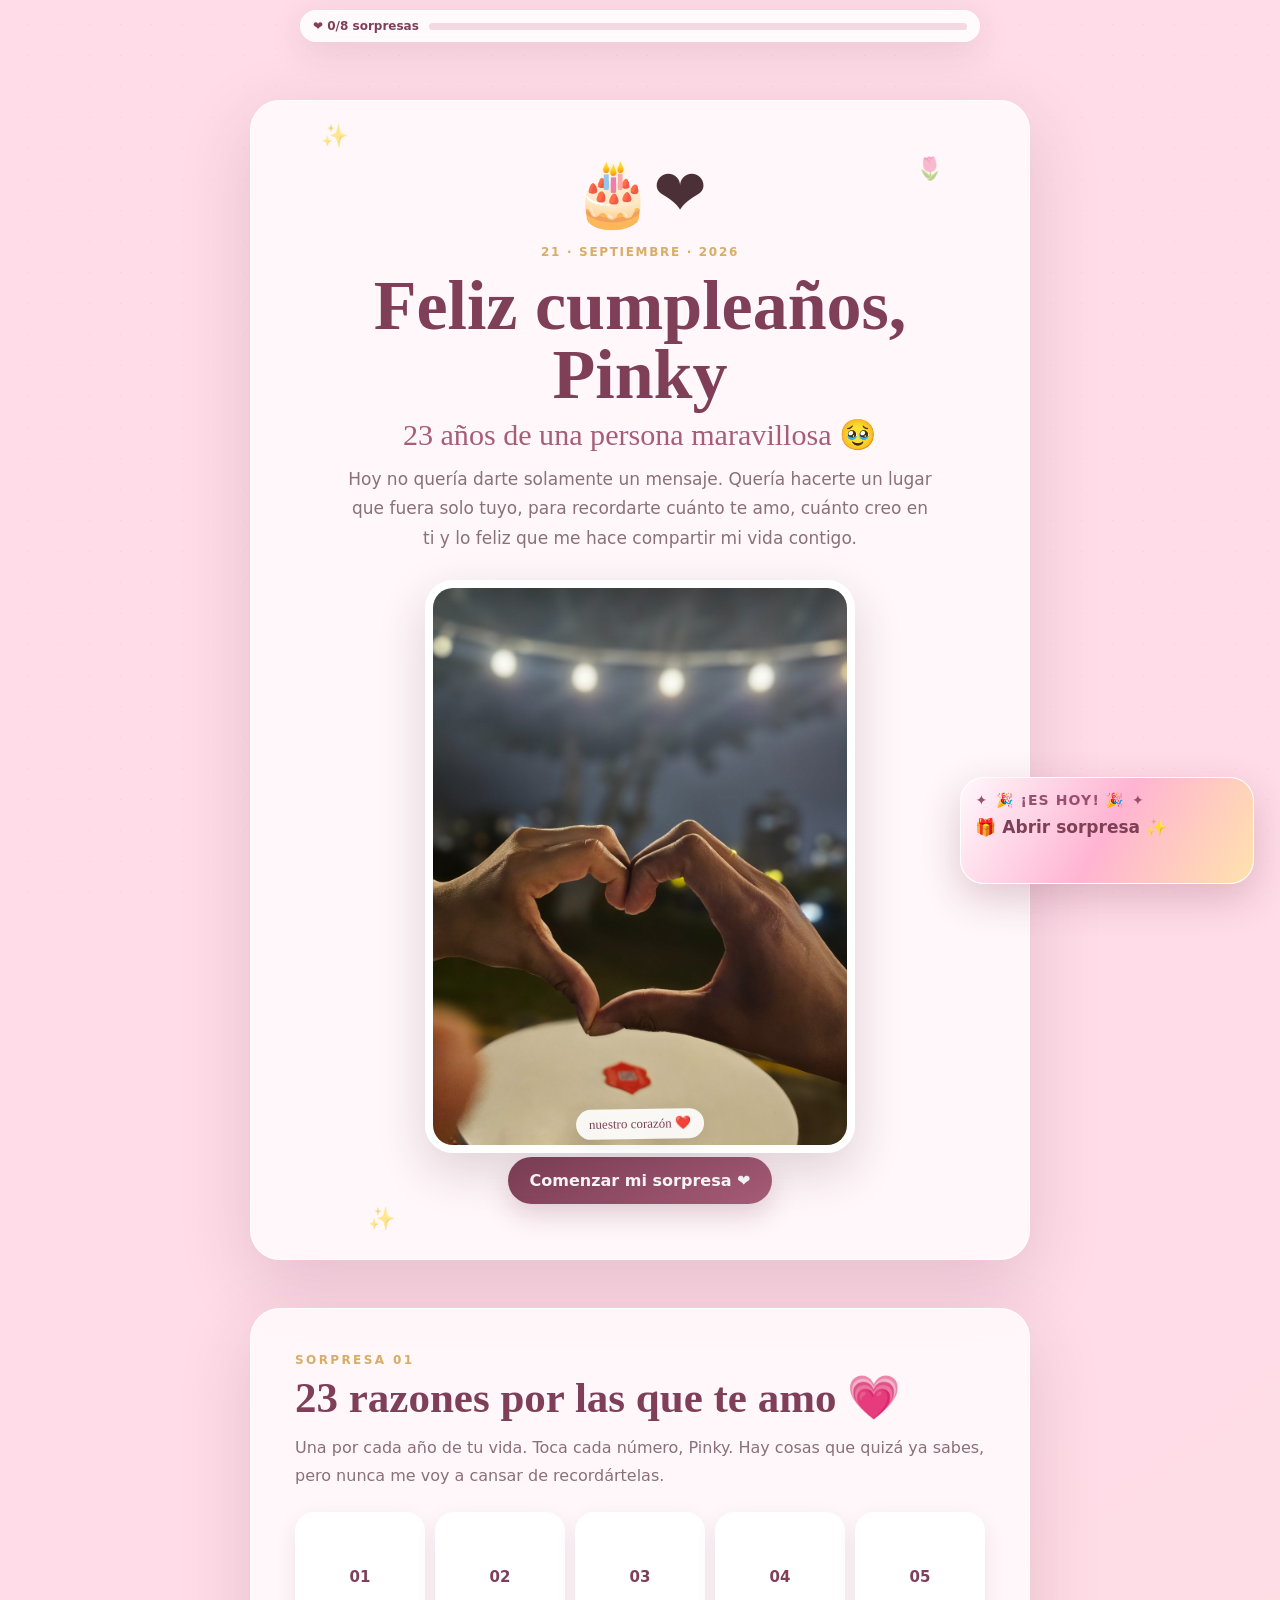
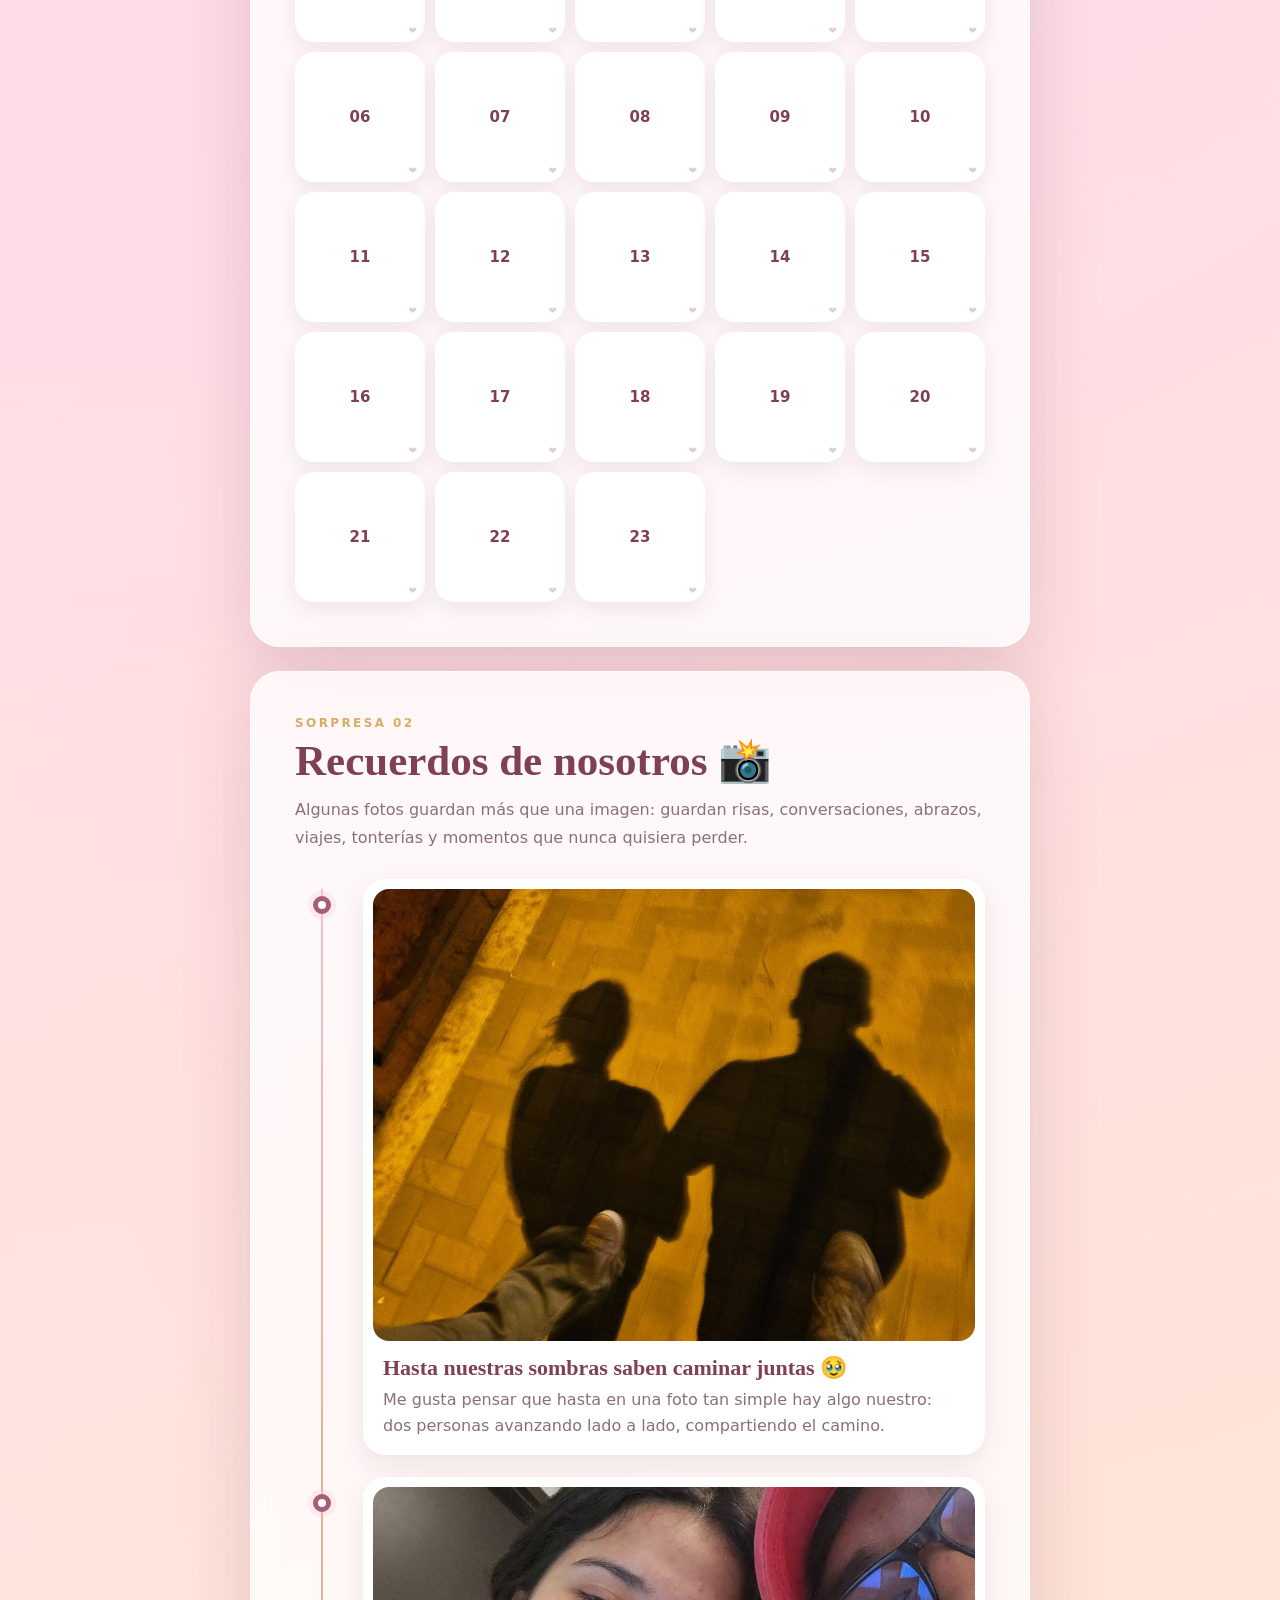
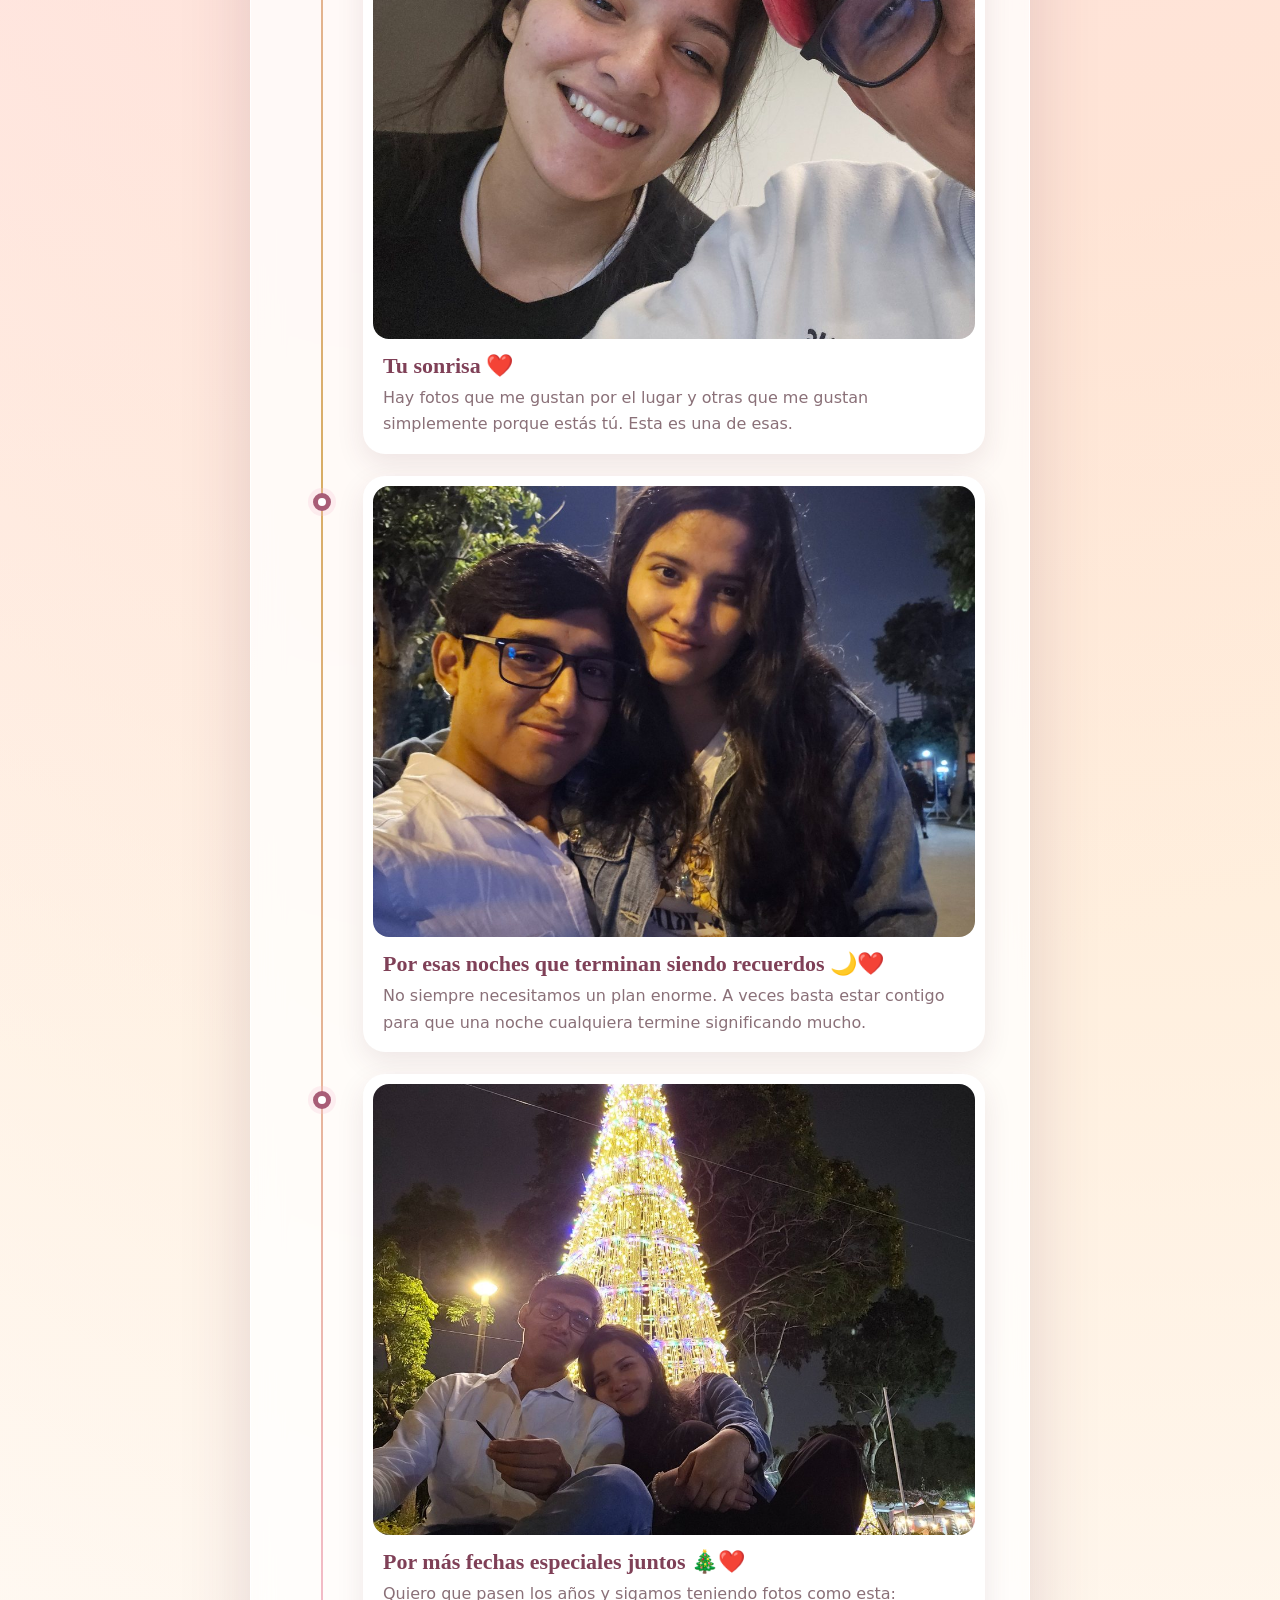
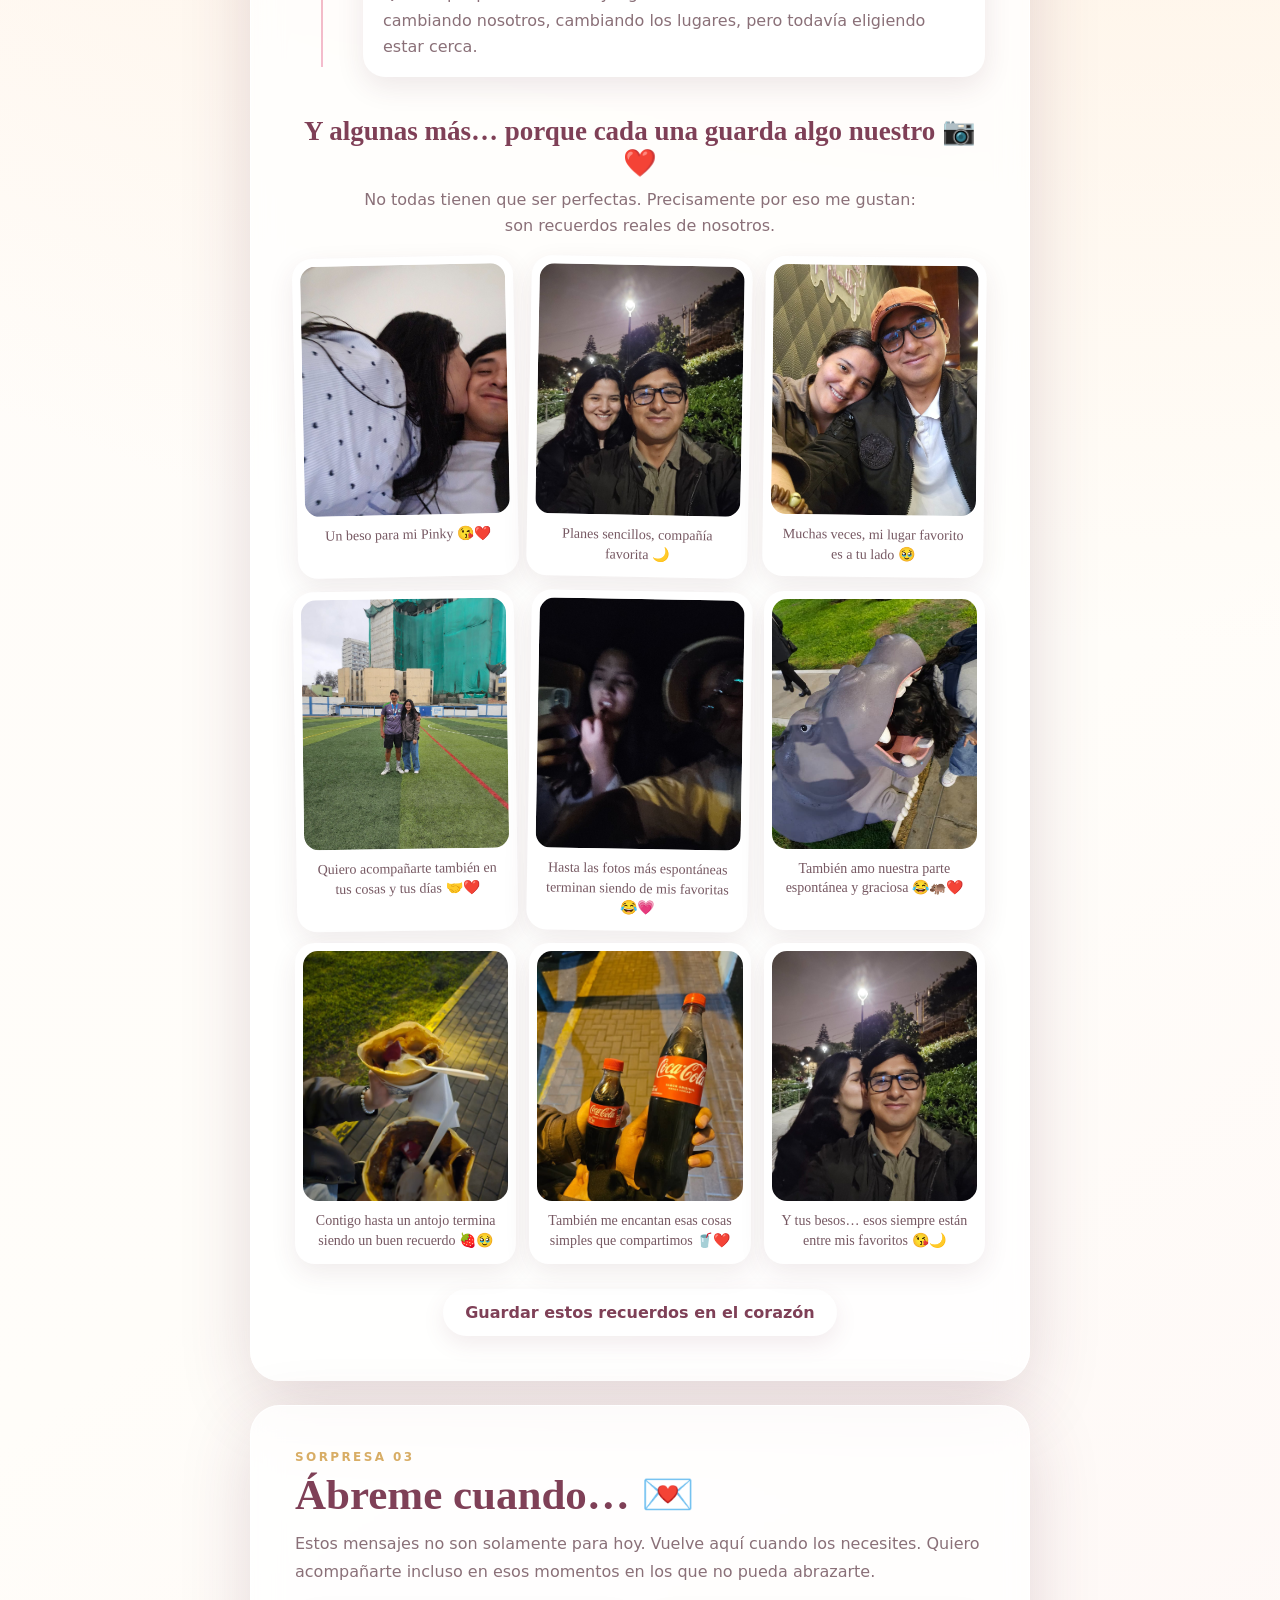
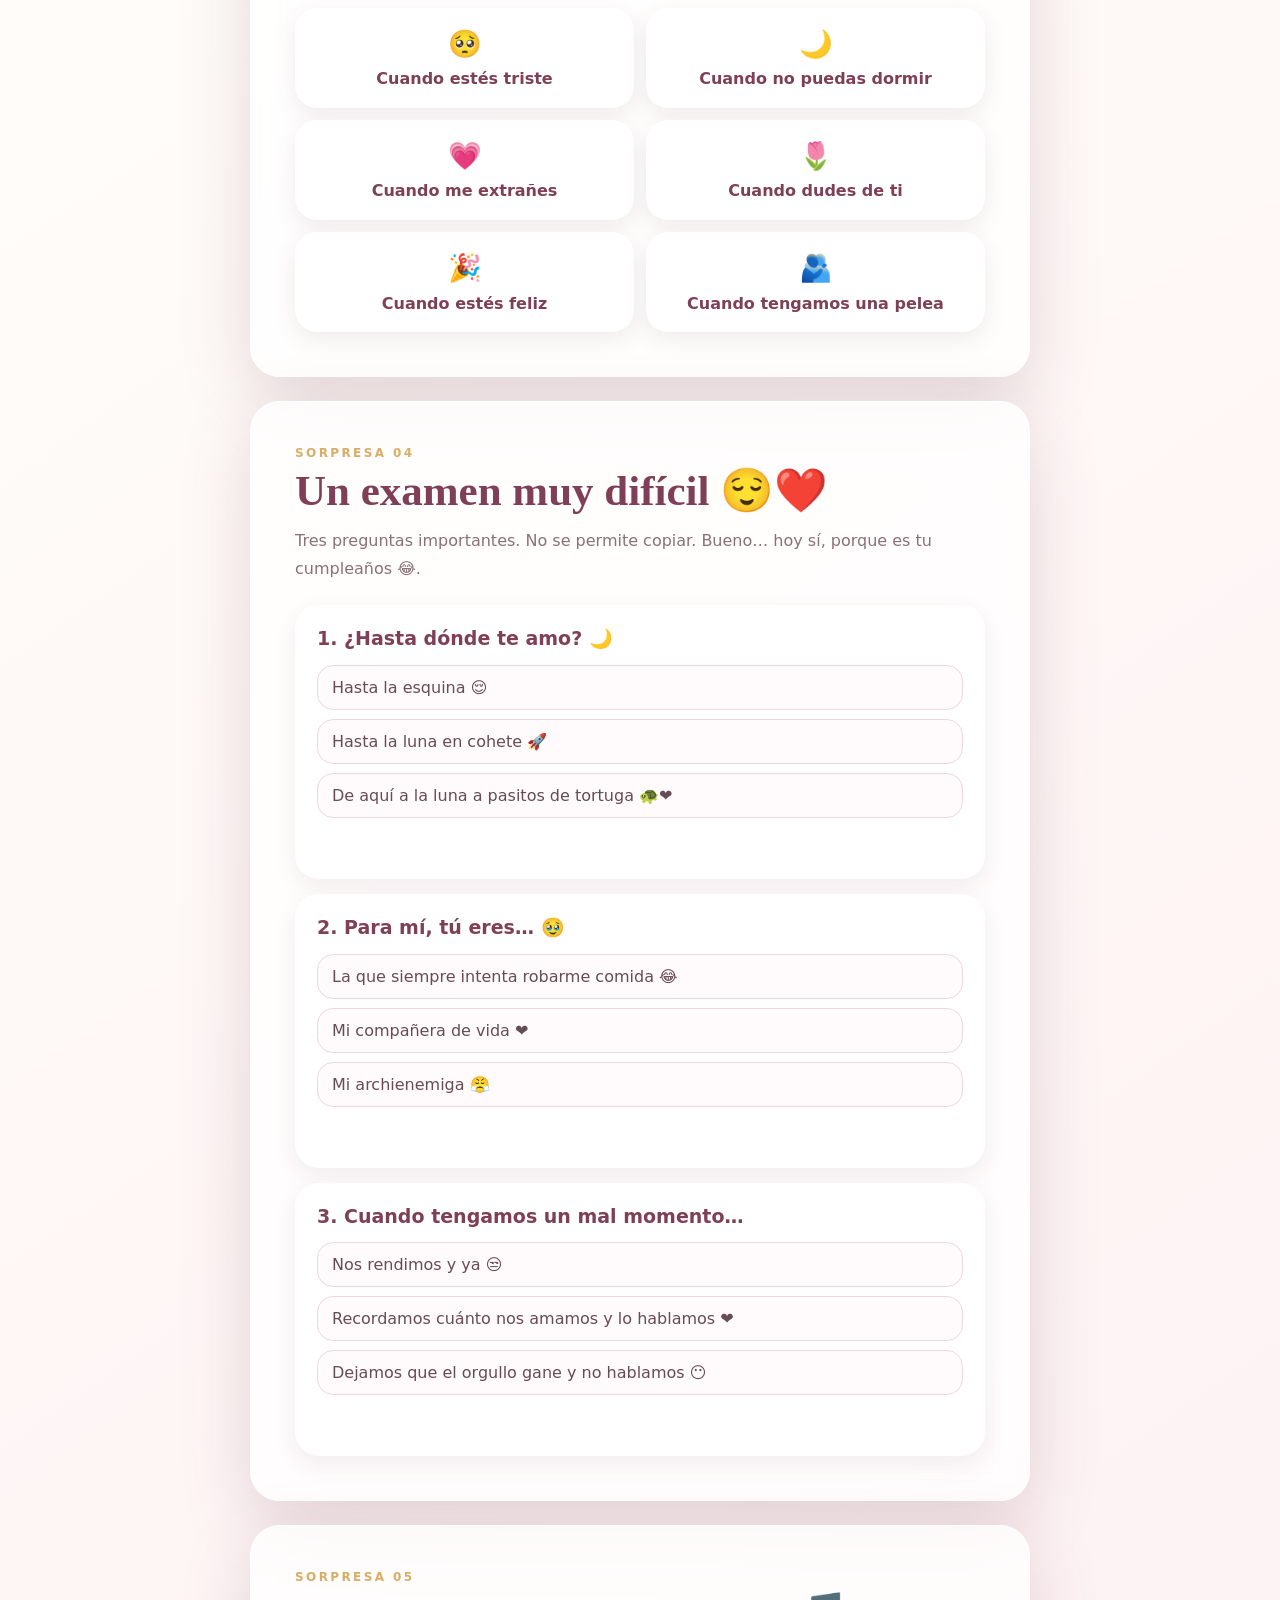
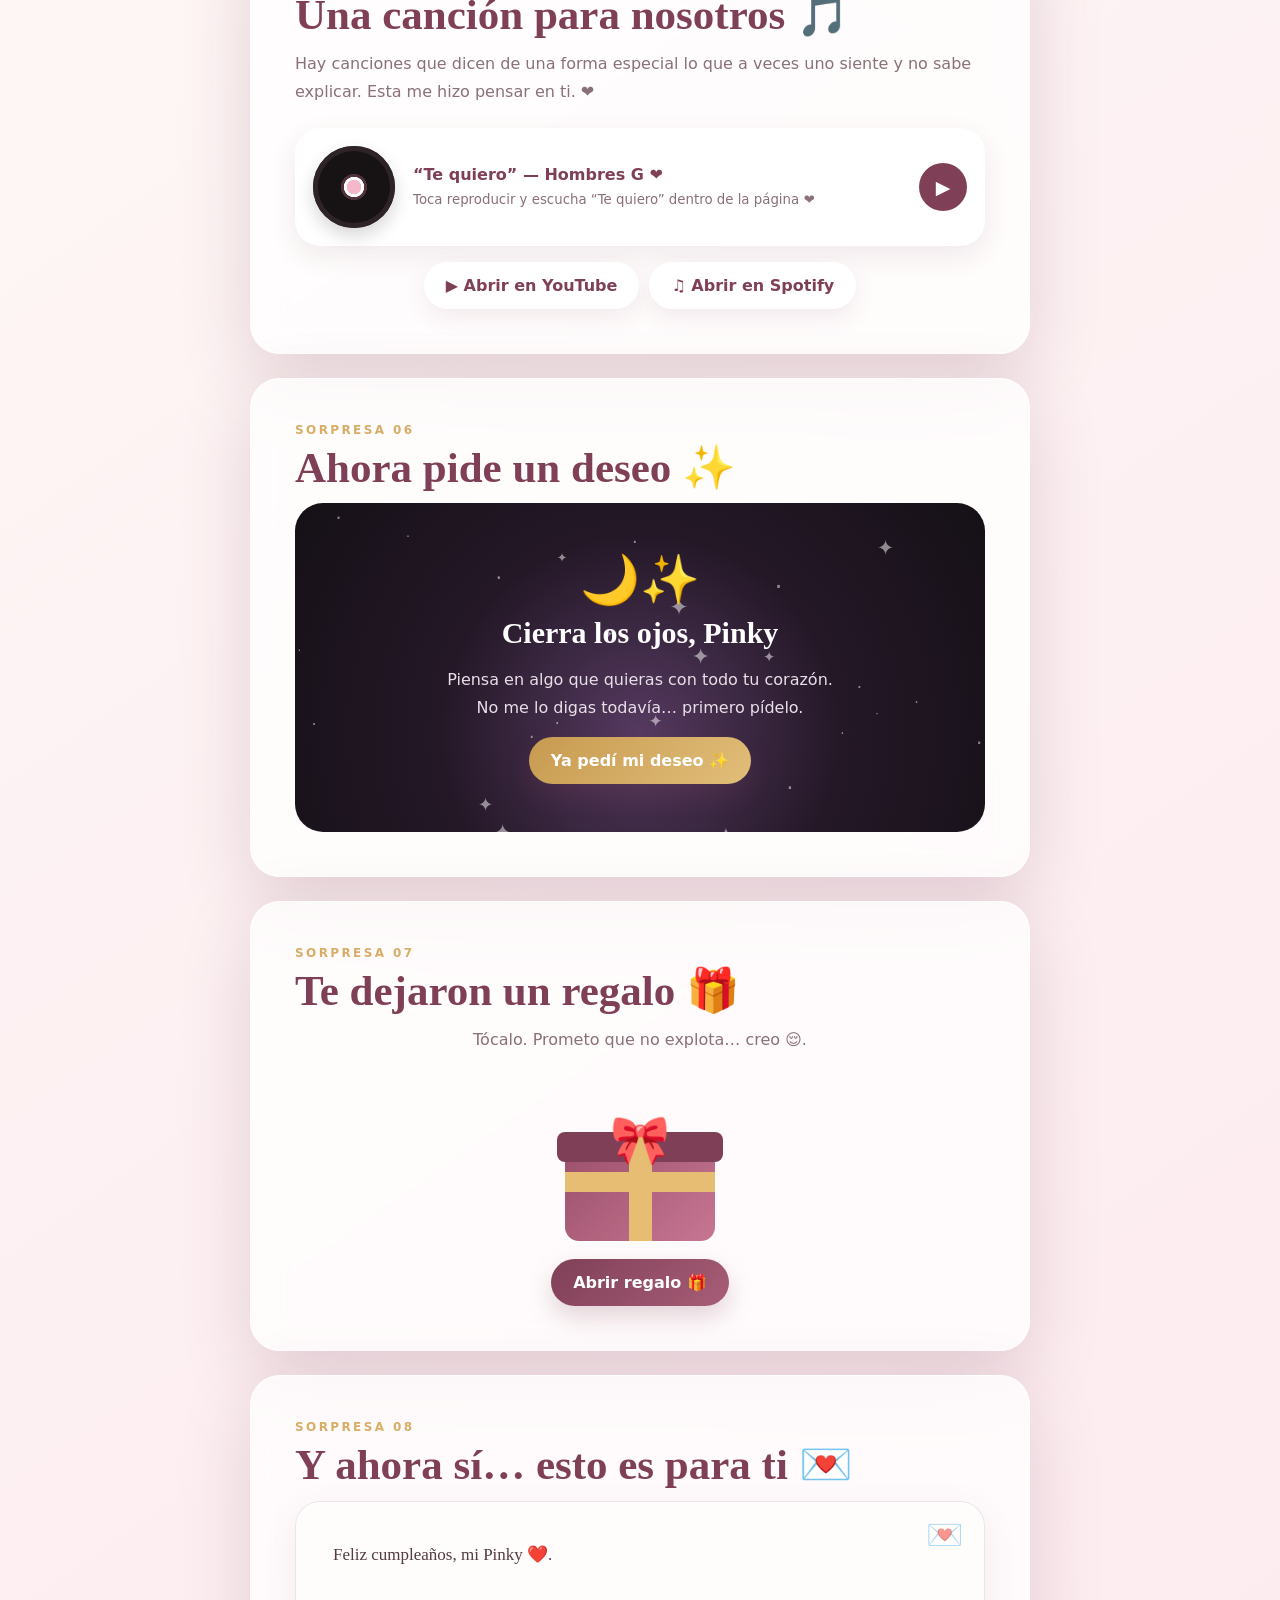
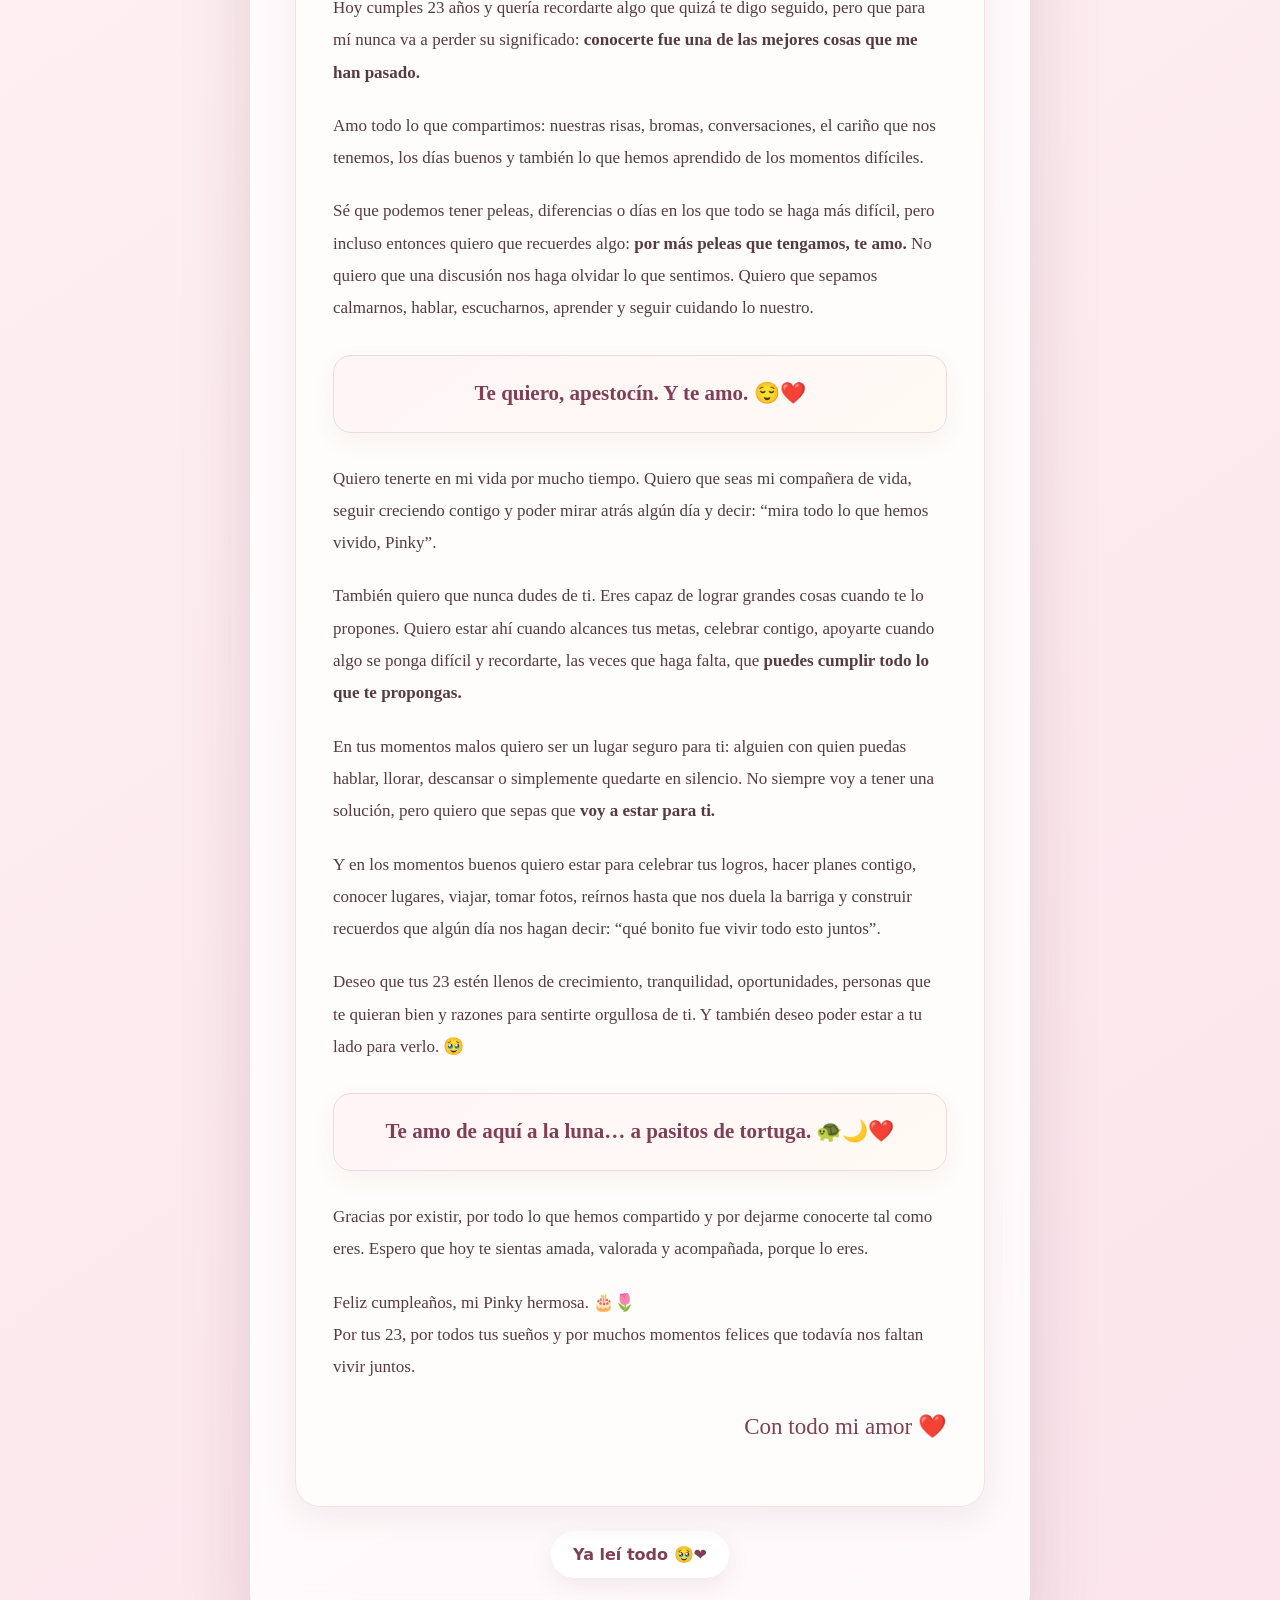
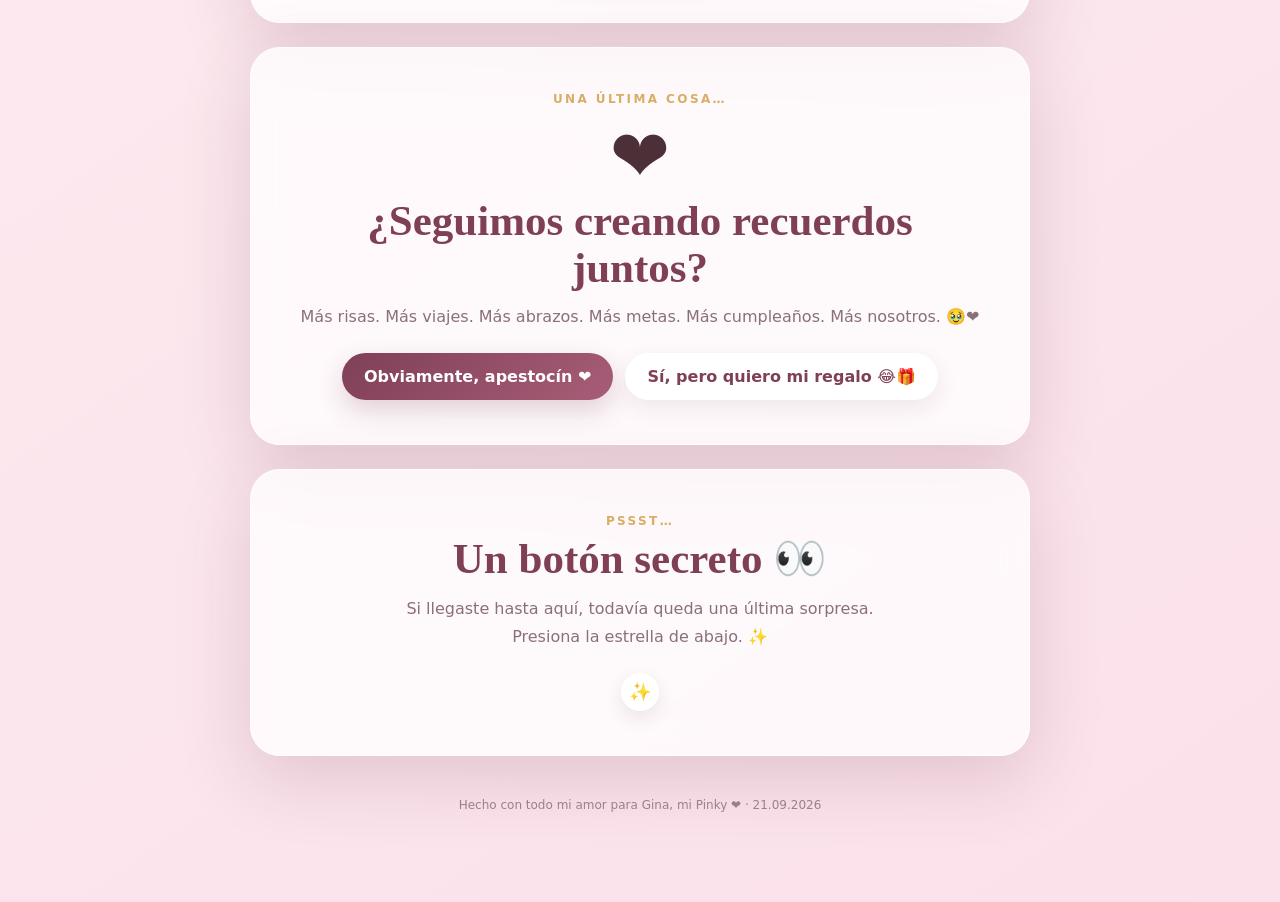
==== index.html @ a2d523a5 "Sustituir pistas por cuenta regresiva misteriosa y revelación festiva" ====
<!DOCTYPE html>
<html lang="es">
<head>
<meta charset="UTF-8">
<meta name="viewport" content="width=device-width, initial-scale=1.0, viewport-fit=cover">
<meta name="theme-color" content="#7f4057">
<title>Feliz cumpleaños, Pinky ❤️</title>

<style>
:root{
  --wine:#7f4057;
  --wine2:#a85d77;
  --pink:#f4bccd;
  --rose:#ffe7ef;
  --cream:#fffaf7;
  --ink:#4c3038;
  --muted:#8a7078;
  --gold:#d8ad65;
  --glass:rgba(255,255,255,.76);
  --shadow:0 22px 70px rgba(97,44,64,.17);
}
*{box-sizing:border-box}
html{scroll-behavior:smooth}
body{
  margin:0;
  min-height:100vh;
  font-family:Inter, ui-sans-serif, system-ui, -apple-system, BlinkMacSystemFont, "Segoe UI", sans-serif;
  color:var(--ink);
  background:
    radial-gradient(circle at 10% 0%, #ffdce8 0 14%, transparent 35%),
    radial-gradient(circle at 90% 20%, #ffe8cf 0 10%, transparent 31%),
    linear-gradient(145deg,#fff8f8,#fffdf9 48%,#fbe1ea);
  overflow-x:hidden;
}
body::before{
  content:"";
  position:fixed;
  inset:0;
  pointer-events:none;
  opacity:.22;
  background-image:
    radial-gradient(#a85d77 0.7px,transparent .7px),
    radial-gradient(#d8ad65 0.7px,transparent .7px);
  background-size:26px 26px,31px 31px;
  background-position:0 0,12px 9px;
  z-index:-2;
}
button{font:inherit}
a{color:inherit}
.hidden{display:none!important}

/* ====== floating hearts ====== */
.floaters{
  position:fixed;
  inset:0;
  overflow:hidden;
  pointer-events:none;
  z-index:0;
}
.floater{
  position:absolute;
  bottom:-50px;
  opacity:0;
  animation:rise linear infinite;
  filter:drop-shadow(0 3px 4px rgba(120,50,70,.1));
}
@keyframes rise{
  0%{transform:translateY(0) rotate(0deg) scale(.7);opacity:0}
  10%{opacity:.26}
  85%{opacity:.18}
  100%{transform:translateY(-120vh) rotate(22deg) scale(1.2);opacity:0}
}

/* ====== midnight gate ====== */
.gate{
  min-height:100svh;
  display:grid;
  place-items:center;
  padding:28px 18px;
  position:relative;
  z-index:3;
}
.gate-card{
  width:min(620px,100%);
  text-align:center;
  border:1px solid rgba(255,255,255,.8);
  background:rgba(255,255,255,.78);
  backdrop-filter:blur(18px);
  border-radius:34px;
  padding:38px 24px 32px;
  box-shadow:var(--shadow);
}
.gate-heart{
  font-size:68px;
  animation:pulse 1.55s ease-in-out infinite;
  cursor:pointer;
  user-select:none;
}
@keyframes pulse{50%{transform:scale(1.12)}}
.gate h1{
  margin:10px 0 9px;
  font-family:Georgia,serif;
  color:var(--wine);
  font-size:clamp(32px,7vw,54px);
}
.gate p{line-height:1.7;color:var(--muted);margin:8px auto;max-width:480px}
.countdown{
  margin:24px auto 8px;
  display:grid;
  grid-template-columns:repeat(3,1fr);
  gap:10px;
  max-width:430px;
}
.time-box{
  background:#fff;
  padding:16px 8px;
  border-radius:20px;
  box-shadow:0 10px 30px rgba(98,47,67,.08);
}
.time-box b{display:block;color:var(--wine);font-size:clamp(25px,7vw,39px);font-variant-numeric:tabular-nums}
.time-box span{font-size:12px;color:var(--muted);text-transform:uppercase;letter-spacing:.12em}
.preview-badge{
  position:fixed;
  top:12px;
  left:50%;
  transform:translateX(-50%);
  z-index:100;
  border-radius:999px;
  background:#2d2226;
  color:white;
  padding:8px 13px;
  font-size:12px;
  box-shadow:0 8px 25px rgba(0,0,0,.2);
}

/* ====== header progress ====== */
.progress-shell{
  position:fixed;
  left:50%;
  transform:translateX(-50%);
  top:10px;
  width:min(680px,calc(100% - 24px));
  z-index:60;
  display:flex;
  align-items:center;
  gap:10px;
  background:rgba(255,255,255,.84);
  backdrop-filter:blur(14px);
  border:1px solid rgba(255,255,255,.8);
  border-radius:999px;
  padding:8px 12px;
  box-shadow:0 9px 35px rgba(82,39,54,.13);
}
.progress-shell span{font-size:12px;white-space:nowrap;color:var(--wine);font-weight:700}
.progress-track{height:7px;background:#f4d9e2;border-radius:999px;flex:1;overflow:hidden}
.progress-bar{height:100%;width:0%;background:linear-gradient(90deg,var(--wine2),#da88a4);border-radius:999px;transition:width .45s ease}

/* ====== app / shared ====== */
.app{position:relative;z-index:2;padding:76px 14px 60px}
.wrap{width:min(780px,100%);margin:0 auto}
.panel{
  background:var(--glass);
  border:1px solid rgba(255,255,255,.85);
  backdrop-filter:blur(15px);
  border-radius:30px;
  box-shadow:var(--shadow);
  padding:clamp(24px,5vw,44px);
  margin:24px 0;
  overflow:hidden;
}
.section-kicker{
  text-transform:uppercase;
  letter-spacing:.2em;
  color:var(--gold);
  font-weight:800;
  font-size:12px;
  margin-bottom:8px;
}
.section-title{
  margin:0 0 12px;
  color:var(--wine);
  font-family:Georgia,serif;
  font-size:clamp(28px,6vw,43px);
  line-height:1.08;
}
.section-copy{color:var(--muted);line-height:1.75;margin:0 0 22px}
.btn{
  border:0;
  border-radius:999px;
  padding:14px 22px;
  cursor:pointer;
  background:linear-gradient(135deg,var(--wine),var(--wine2));
  color:#fff;
  font-weight:800;
  box-shadow:0 11px 26px rgba(127,64,87,.22);
  transition:.22s ease;
}
.btn:hover{transform:translateY(-2px) scale(1.015)}
.btn:active{transform:scale(.98)}
.btn.soft{
  background:#fff;
  color:var(--wine);
  box-shadow:0 8px 22px rgba(127,64,87,.1);
}
.btn.gold{
  background:linear-gradient(135deg,#c79a50,#e2be79);
  color:#fff;
}
.center{text-align:center}

/* ====== hero ====== */
.hero{
  min-height:calc(100svh - 100px);
  display:grid;
  place-items:center;
}
.hero .panel{text-align:center;padding-top:55px;padding-bottom:55px;position:relative}
.hero-emoji{font-size:64px;animation:pulse 1.8s infinite}
.hero-date{color:var(--gold);font-weight:900;letter-spacing:.14em;text-transform:uppercase;font-size:12px;margin-top:14px}
.hero h1{
  font-family:Georgia,serif;
  font-size:clamp(42px,10vw,70px);
  line-height:.98;
  color:var(--wine);
  margin:13px 0 14px;
}
.hero h1 small{display:block;font-size:.43em;margin-top:12px;font-family:inherit;color:var(--wine2);font-weight:500}
.hero p{max-width:590px;margin:0 auto 25px;color:var(--muted);line-height:1.75;font-size:17px}
.spark{position:absolute;font-size:22px;opacity:.55;animation:twinkle 2s infinite ease-in-out}
.spark.s1{top:22px;left:9%}.spark.s2{top:55px;right:11%;animation-delay:.8s}.spark.s3{bottom:28px;left:15%;animation-delay:1.3s}
@keyframes twinkle{50%{transform:scale(1.5) rotate(10deg);opacity:1}}

/* ====== 23 reasons ====== */
.reason-grid{
  display:grid;
  grid-template-columns:repeat(5,1fr);
  gap:10px;
  margin-top:22px;
}
.reason-btn{
  aspect-ratio:1;
  border:0;
  background:#fff;
  border-radius:19px;
  cursor:pointer;
  color:var(--wine);
  font-weight:900;
  font-size:15px;
  box-shadow:0 8px 22px rgba(94,42,61,.09);
  transition:.2s;
  position:relative;
}
.reason-btn::after{content:"❤";font-size:10px;position:absolute;right:8px;bottom:6px;opacity:.25}
.reason-btn:hover{transform:translateY(-3px)}
.reason-btn.opened{background:linear-gradient(145deg,#fff,#ffe5ee);outline:2px solid #f2bfd0}
.reason-btn.opened::after{opacity:.9}
@media(max-width:480px){.reason-grid{grid-template-columns:repeat(4,1fr)}}

/* ====== modal ====== */
.modal-back{
  position:fixed;
  inset:0;
  z-index:120;
  display:none;
  align-items:center;
  justify-content:center;
  padding:20px;
  background:rgba(55,31,40,.48);
  backdrop-filter:blur(7px);
}
.modal-back.show{display:flex;animation:fade .22s ease}
@keyframes fade{from{opacity:0}to{opacity:1}}
.modal-card{
  width:min(520px,100%);
  max-height:82svh;
  overflow:auto;
  background:#fffafc;
  border-radius:30px;
  padding:31px 24px 24px;
  box-shadow:0 30px 90px rgba(42,20,27,.28);
  text-align:center;
  animation:pop .28s ease;
}
@keyframes pop{from{transform:scale(.92);opacity:0}to{transform:scale(1);opacity:1}}
.modal-icon{font-size:48px}
.modal-card h3{font-family:Georgia,serif;font-size:29px;color:var(--wine);margin:9px 0 12px}
.modal-card p{line-height:1.75;color:#6f5960;margin:0 0 21px}

/* ====== photos timeline ====== */
.timeline{position:relative;margin-top:27px}
.timeline::before{
  content:"";
  position:absolute;
  left:26px;
  top:10px;
  bottom:10px;
  width:2px;
  background:linear-gradient(var(--pink),var(--gold),var(--pink));
}
.memory{display:grid;grid-template-columns:54px 1fr;gap:14px;margin:22px 0;position:relative}
.dot{
  width:18px;height:18px;background:#fff;border:5px solid var(--wine2);
  border-radius:50%;margin:17px 0 0 18px;z-index:2;box-shadow:0 0 0 5px rgba(245,192,209,.25)
}
.memory-card{background:#fff;border-radius:22px;padding:10px 10px 16px;box-shadow:0 10px 28px rgba(90,43,59,.1)}
.memory-card img{
  width:100%;aspect-ratio:4/3;object-fit:cover;border-radius:16px;display:block;background:#f8e6ec
}
.memory-card h4{color:var(--wine);margin:14px 10px 6px;font-family:Georgia,serif;font-size:22px}
.memory-card p{margin:0 10px;color:var(--muted);line-height:1.65}
.photo-placeholder{
  aspect-ratio:4/3;border-radius:16px;
  display:grid;place-items:center;
  background:linear-gradient(145deg,#fae6ed,#fff4e7);
  color:var(--wine2);text-align:center;padding:18px;font-weight:800;
}

/* ===== open when ===== */
.open-grid{display:grid;grid-template-columns:1fr 1fr;gap:12px;margin-top:22px}
.open-btn{
  min-height:96px;border:0;border-radius:22px;padding:18px 12px;cursor:pointer;
  background:#fff;color:var(--wine);font-weight:850;box-shadow:0 8px 24px rgba(93,45,62,.09);
  transition:.2s;line-height:1.35
}
.open-btn:hover{transform:translateY(-3px)}
.open-btn .emo{display:block;font-size:27px;margin-bottom:6px}
.open-btn.opened{background:#fff1f6}
@media(max-width:520px){.open-grid{grid-template-columns:1fr}}

/* ===== mini quiz ===== */
.quiz-card{background:#fff;border-radius:24px;padding:22px;margin-top:15px;box-shadow:0 9px 25px rgba(90,43,59,.08)}
.quiz-card h4{color:var(--wine);font-size:19px;margin:0 0 15px}
.quiz-options{display:grid;gap:9px}
.quiz-option{
  border:1px solid #f0d7df;background:#fffafb;color:#664c55;border-radius:16px;padding:12px 14px;cursor:pointer;text-align:left;
}
.quiz-option.correct{background:#e9faef;border-color:#9bd7ad}
.quiz-option.wrong{animation:shake .25s}
@keyframes shake{25%{transform:translateX(-5px)}75%{transform:translateX(5px)}}
.quiz-result{min-height:27px;margin-top:12px;color:var(--wine);font-weight:800}

/* ===== music ===== */
.music-card{
  display:flex;align-items:center;gap:18px;background:#fff;border-radius:25px;padding:18px;
  box-shadow:0 10px 28px rgba(90,43,59,.09)
}
.disc{
  width:82px;height:82px;border-radius:50%;flex:0 0 auto;
  background:radial-gradient(circle,#f5b8cb 0 12%,#fff 13% 17%,#4f313b 18% 22%,#171214 23% 100%);
  box-shadow:inset 0 0 0 5px #2e2428,0 8px 18px rgba(0,0,0,.16);
}
.disc.playing{animation:spin 3s linear infinite}
@keyframes spin{to{transform:rotate(360deg)}}
.music-info{flex:1;min-width:0}
.music-info strong{color:var(--wine);display:block;margin-bottom:5px}
.music-info small{color:var(--muted)}
.music-play{width:48px;height:48px;border:0;border-radius:50%;background:var(--wine);color:white;cursor:pointer;font-size:19px;flex:0 0 auto}

/* ===== wish ===== */
.wish-box{
  position:relative;overflow:hidden;border-radius:28px;padding:48px 22px;
  background:radial-gradient(circle at 50% 70%,#563a61,#241827 48%,#151016);
  color:#fff;text-align:center;
}
.wish-box h3{font-family:Georgia,serif;font-size:30px;margin:8px 0 10px}
.wish-box p{color:#e9dfe8;line-height:1.7}
.starfield{position:absolute;inset:0;pointer-events:none}
.star{position:absolute;color:#fff;opacity:.5;animation:twinkle 2s infinite}
.wish-content{position:relative;z-index:2}

/* ===== gift ===== */
.gift-wrap{text-align:center;padding:10px 0 0}
.gift{
  width:150px;height:125px;margin:30px auto 18px;position:relative;cursor:pointer;transition:.25s;
}
.gift:hover{transform:translateY(-4px)}
.gift-box{position:absolute;bottom:0;width:100%;height:96px;background:linear-gradient(135deg,#9b506b,#c77692);border-radius:7px 7px 14px 14px}
.gift-lid{position:absolute;top:16px;left:-8px;width:166px;height:30px;background:#7f4057;border-radius:8px;z-index:3;transition:.5s}
.gift-ribbon-v{position:absolute;left:64px;top:16px;width:23px;height:109px;background:#e6bd72;z-index:4}
.gift-ribbon-h{position:absolute;left:0;top:56px;width:150px;height:20px;background:#e6bd72;z-index:4}
.bow{position:absolute;z-index:5;top:-5px;left:50%;transform:translateX(-50%);font-size:48px}
.gift.open .gift-lid{transform:translateY(-47px) rotate(-7deg)}
.gift.open{animation:giftpop .6s ease}
@keyframes giftpop{50%{transform:scale(1.08)}}
.gift-message{display:none;background:#fff;border-radius:22px;padding:20px;margin-top:16px;box-shadow:0 8px 25px rgba(90,43,59,.09)}
.gift-message.show{display:block;animation:pop .35s ease}

/* ===== letter ===== */
.letter{
  background:#fffdfb;
  border-radius:25px;
  padding:clamp(22px,5vw,38px);
  box-shadow:inset 0 0 0 1px #f3e1e6,0 10px 35px rgba(90,43,59,.08);
  position:relative;
}
.letter::before{content:"💌";position:absolute;right:22px;top:16px;font-size:30px;opacity:.55}
.letter p{line-height:1.9;font-family:Georgia,serif;font-size:17px;color:#553b43;margin:0 0 21px}
.letter .highlight{
  font-size:21px;
  color:var(--wine);
  font-weight:700;
  text-align:center;
  margin:30px 0;
  padding:18px 16px;
  border-radius:18px;
  background:linear-gradient(145deg,#fff4f7,#fffaf4);
  border:1px solid #f1d9e1;
  box-shadow:0 8px 24px rgba(90,43,59,.06);
}
.signature{font-family:"Segoe Script","Brush Script MT",cursive!important;font-size:23px!important;color:var(--wine)!important;text-align:right}

/* ===== final ===== */
.final-panel{text-align:center}
.final-heart{font-size:72px;animation:pulse 1.5s infinite}
.final-actions{display:flex;gap:12px;justify-content:center;flex-wrap:wrap;margin-top:22px}
.final-message{
  display:none;margin-top:24px;background:#fff;border-radius:23px;padding:23px;
  box-shadow:0 9px 28px rgba(90,43,59,.09);line-height:1.75;color:#674b54
}
.final-message.show{display:block;animation:pop .35s ease}

/* ===== toast + confetti ===== */
.toast{
  position:fixed;left:50%;bottom:22px;transform:translate(-50%,20px);
  z-index:200;background:#2d2226;color:white;border-radius:999px;padding:11px 17px;
  opacity:0;pointer-events:none;transition:.3s;font-size:13px;text-align:center;max-width:90vw;
}
.toast.show{opacity:1;transform:translate(-50%,0)}
.confetti{
  position:fixed;top:-20px;width:10px;height:14px;z-index:300;pointer-events:none;border-radius:3px;
  animation:confettiFall 3.4s linear forwards;
}
@keyframes confettiFall{
  to{transform:translate3d(var(--drift),110vh,0) rotate(720deg);opacity:.2}
}

.footer{
  text-align:center;color:#9d858c;font-size:12px;padding:18px 8px 30px;
}
@media(max-width:520px){
  .panel{border-radius:25px}
  .hero .panel{padding-top:43px;padding-bottom:43px}
  .countdown{grid-template-columns:repeat(3,1fr)}
  .progress-shell span{font-size:11px}
  .music-card{gap:12px}
  .disc{width:66px;height:66px}
}

/* ===== foto protagonista + galería de recuerdos ===== */
.hero-photo{
  width:min(430px,94%);
  margin:26px auto 4px;
  position:relative;
}
.hero-photo img{
  width:100%;
  aspect-ratio:3/4;
  object-fit:cover;
  display:block;
  border-radius:28px;
  box-shadow:0 18px 48px rgba(85,40,56,.18);
  border:8px solid rgba(255,255,255,.92);
}
.hero-photo::after{
  content:"nuestro corazón ❤️";
  position:absolute;
  left:50%;
  bottom:14px;
  transform:translateX(-50%) rotate(-1deg);
  background:rgba(255,255,255,.9);
  color:var(--wine);
  padding:7px 13px;
  border-radius:999px;
  font-family:Georgia,serif;
  font-size:13px;
  white-space:nowrap;
  box-shadow:0 5px 20px rgba(0,0,0,.08);
}
.gallery-title{
  text-align:center;
  color:var(--wine);
  font-family:Georgia,serif;
  font-size:27px;
  margin:38px 0 8px;
}
.gallery-sub{
  text-align:center;
  color:var(--muted);
  line-height:1.65;
  margin:0 auto 18px;
  max-width:560px;
}
.memory-gallery{
  display:grid;
  grid-template-columns:repeat(2,1fr);
  gap:13px;
  margin-top:18px;
}
@media(min-width:760px){.memory-gallery{grid-template-columns:repeat(3,1fr)}}
.gallery-item{
  margin:0;
  background:#fff;
  border-radius:20px;
  padding:8px 8px 12px;
  box-shadow:0 9px 27px rgba(91,42,59,.09);
  transform:rotate(var(--tilt,0deg));
  transition:.22s ease;
}
.gallery-item:hover{transform:rotate(0deg) translateY(-3px)}
.gallery-item img{
  width:100%;
  height:250px;
  object-fit:cover;
  display:block;
  border-radius:15px;
}
.gallery-item figcaption{
  text-align:center;
  color:#765862;
  font-family:Georgia,serif;
  font-size:14px;
  line-height:1.4;
  padding:10px 5px 1px;
}
.gallery-item:nth-child(1){--tilt:-1.2deg}
.gallery-item:nth-child(2){--tilt:1.1deg}
.gallery-item:nth-child(3){--tilt:.7deg}
.gallery-item:nth-child(4){--tilt:-.8deg}
.gallery-item:nth-child(5){--tilt:1deg}
@media(max-width:520px){
  .memory-gallery{gap:9px}
  .gallery-item{padding:6px 6px 10px;border-radius:17px}
  .gallery-item img{height:190px;border-radius:12px}
  .gallery-item figcaption{font-size:12px}
  .hero-photo img{border-width:6px;border-radius:24px}
}


/* ===== galería extra ===== */
.micro-title{
  text-align:center;
  color:var(--wine);
  font-family:Georgia,serif;
  font-size:24px;
  margin:32px 0 6px;
}
.micro-copy{
  text-align:center;
  color:var(--muted);
  line-height:1.65;
  margin:0 auto 15px;
  max-width:550px;
}
.secret-trigger{
  display:inline-flex;
  align-items:center;
  justify-content:center;
  width:38px;height:38px;
  border-radius:50%;
  border:0;
  background:rgba(255,255,255,.9);
  box-shadow:0 7px 18px rgba(90,43,59,.10);
  cursor:pointer;
  color:var(--wine);
  font-size:18px;
  transition:.2s ease;
}
.secret-trigger:hover{transform:translateY(-2px) scale(1.04)}
.easter-box{
  display:none;
  margin-top:28px;
  background:linear-gradient(145deg,#fff6f8,#fffdf6);
  border:1px solid #f1dbe2;
  border-radius:26px;
  padding:18px 16px 20px;
  box-shadow:0 12px 30px rgba(90,43,59,.09);
  text-align:center;
}
.easter-box.show{display:block;animation:pop .35s ease}
.easter-box img{
  width:min(310px,92%);
  display:block;
  margin:0 auto 14px;
  border-radius:22px;
  box-shadow:0 14px 38px rgba(82,39,54,.16);
  border:6px solid rgba(255,255,255,.94);
}
.easter-box h3{
  color:var(--wine);
  font-family:Georgia,serif;
  font-size:29px;
  margin:8px 0 10px;
}
.easter-box p{
  color:#72575f;
  line-height:1.8;
  margin:0 auto;
  max-width:560px;
}


/* Cuenta regresiva flotante y misteriosa */
.surprise-dock{position:fixed;right:clamp(12px,2vw,28px);bottom:calc(16px + env(safe-area-inset-bottom));z-index:80;width:min(294px,calc(100vw - 24px))}
.surprise-button{isolation:isolate;position:relative;display:flex;flex-direction:column;gap:8px;width:100%;min-height:107px;padding:14px;overflow:hidden;border:1px solid rgba(255,255,255,.96);border-radius:24px;text-align:center;cursor:pointer;color:#7f4057;background:linear-gradient(125deg,#fff,#fff0f6 55%,#ffd6e6);box-shadow:0 14px 39px rgba(116,49,76,.24);transition:transform .2s ease,box-shadow .2s ease}
.surprise-button:hover{transform:translateY(-3px);box-shadow:0 19px 45px rgba(116,49,76,.30)}
.surprise-button:focus-visible{outline:3px solid #99516d;outline-offset:3px}
.surprise-button::after{content:"";pointer-events:none;position:absolute;width:70px;height:150%;top:-25%;left:-100px;transform:rotate(22deg);background:linear-gradient(90deg,transparent,rgba(255,255,255,.72),transparent);animation:surpriseShine 7s ease-in-out infinite}
@keyframes surpriseShine{0%,66%,100%{left:-100px}83%{left:115%}}
.surprise-heading,.surprise-clock,.surprise-ready-text{position:relative;z-index:1}
.surprise-heading{display:flex;align-items:center;justify-content:center;gap:8px;font-size:11px;font-weight:850;letter-spacing:.14em;text-transform:uppercase;color:#994f6e}
.surprise-spark{display:inline-block;animation:surpriseTwinkle 2.5s ease-in-out infinite}
.surprise-spark:last-child{animation-delay:1.1s}
@keyframes surpriseTwinkle{50%{transform:scale(1.3) rotate(20deg);opacity:.55}}
.surprise-clock{display:grid;grid-template-columns:repeat(4,minmax(0,1fr));gap:5px}
.surprise-cell{display:flex;flex-direction:column;justify-content:center;align-items:center;gap:3px;min-width:0;padding:8px 2px 7px;border:1px solid #f6dce6;border-radius:12px;background:rgba(255,255,255,.89)}
.surprise-value{font-size:24px;font-weight:850;line-height:1;font-variant-numeric:tabular-nums;color:#873c61}
.surprise-unit{font-size:9px;font-weight:700;color:#9d7283}
.surprise-ready-text{display:none;font-size:17px;font-weight:850;line-height:1.3}
.surprise-dock.ready .surprise-button{background:linear-gradient(120deg,#fff8fc,#ffb4d2,#ffe2ad);animation:surpriseGlow 2s ease-in-out infinite}
@keyframes surpriseGlow{50%{box-shadow:0 13px 42px rgba(205,91,134,.41),0 0 0 5px rgba(255,220,233,.5)}}
.surprise-dock.ready .surprise-heading{font-size:14px;letter-spacing:.08em}
.surprise-dock.ready .surprise-clock{display:none}
.surprise-dock.ready .surprise-ready-text{display:block}
.surprise-button.tap-spark{animation:surpriseTap .45s ease-out}
@keyframes surpriseTap{50%{transform:scale(1.045);filter:brightness(1.07)}}
@media(max-width:520px){.surprise-dock{right:calc(12px + env(safe-area-inset-right));bottom:calc(12px + env(safe-area-inset-bottom));width:min(272px,calc(100vw - 24px))}.surprise-button{min-height:102px;padding:12px;border-radius:21px}.surprise-value{font-size:21px}.surprise-cell{padding:7px 2px 6px}.app{padding-bottom:150px}.gate{padding-bottom:150px}}
@media(prefers-reduced-motion:reduce){.surprise-button{transition:none}.surprise-button::after,.surprise-spark,.surprise-dock.ready .surprise-button,.surprise-button.tap-spark{animation:none}}

</style>
</head>

<body>

<!-- Cuenta regresiva sin pistas sobre la sorpresa -->
<aside class="surprise-dock" id="surpriseDock" aria-label="Cuenta regresiva">
  <button class="surprise-button" id="surpriseButton" type="button" aria-label="Cuenta regresiva">
    <span class="surprise-heading"><span class="surprise-spark" aria-hidden="true">✦</span><span id="surpriseTitle">Cuenta regresiva</span><span class="surprise-spark" aria-hidden="true">✦</span></span>
    <span class="surprise-clock" role="timer" aria-live="off">
      <span class="surprise-cell"><strong class="surprise-value" id="surpriseDays">00</strong><small class="surprise-unit">días</small></span>
      <span class="surprise-cell"><strong class="surprise-value" id="surpriseHours">00</strong><small class="surprise-unit">horas</small></span>
      <span class="surprise-cell"><strong class="surprise-value" id="surpriseMinutes">00</strong><small class="surprise-unit">min</small></span>
      <span class="surprise-cell"><strong class="surprise-value" id="surpriseSeconds">00</strong><small class="surprise-unit">seg</small></span>
    </span>
    <span class="surprise-ready-text">🎁 Abrir sorpresa ✨</span>
  </button>
</aside>

<div class="floaters" id="floaters"></div>
<div class="preview-badge hidden" id="previewBadge">🛠️ Modo prueba — solo tú ves esto</div>

<!-- =======================
     PANTALLA ANTES DE MEDIANOCHE
     Se desbloquea el 21/09/2026 a las 00:00 hora Perú.
     Para probarla antes: abre index.html?preview=1
======================= -->
<section class="gate" id="gate">
  <div class="gate-card">
    <div class="gate-heart" id="secretHeart">❤️</div>
    <div style="font-size:13px;color:#b0929b;letter-spacing:.12em;text-transform:uppercase;font-weight:800">Una sorpresa está esperando</div>
    <h1>Para mi Pinky</h1>
    <p>
      Todavía no puedo dejarte entrar… 😌❤️<br>
      Esta sorpresa se abre cuando empiece un día muy especial.
    </p>
    <div class="countdown">
      <div class="time-box"><b id="hh">00</b><span>horas</span></div>
      <div class="time-box"><b id="mm">00</b><span>minutos</span></div>
      <div class="time-box"><b id="ss">00</b><span>segundos</span></div>
    </div>
    <p style="font-size:13px;margin-top:17px">🎂 21 de septiembre · Tu día, mi amor</p>
  </div>
</section>

<!-- =======================
     EXPERIENCIA PRINCIPAL
======================= -->
<div class="hidden" id="experience">

  <div class="progress-shell">
    <span>❤️ <b id="progressText">0/8</b> sorpresas</span>
    <div class="progress-track"><div class="progress-bar" id="progressBar"></div></div>
  </div>

  <main class="app">
    <div class="wrap">

      <!-- HERO -->
      <section class="hero" id="inicio">
        <div class="panel">
          <span class="spark s1">✨</span>
          <span class="spark s2">🌷</span>
          <span class="spark s3">✨</span>
          <div class="hero-emoji">🎂❤️</div>
          <div class="hero-date">21 · septiembre · 2026</div>
          <h1>
            Feliz cumpleaños, Pinky
            <small>23 años de una persona maravillosa 🥹</small>
          </h1>
          <p>
            Hoy no quería darte solamente un mensaje. Quería hacerte un lugar que fuera solo tuyo,
            para recordarte cuánto te amo, cuánto creo en ti y lo feliz que me hace
            compartir mi vida contigo.
          </p>

          <div class="hero-photo">
            <img src="foto1.jpg" alt="Nuestro corazón hecho con las manos">
          </div>

          <button class="btn" onclick="startExperience()">Comenzar mi sorpresa ❤️</button>
        </div>
      </section>

      <!-- 23 RAZONES -->
      <section class="panel" id="razones">
        <div class="section-kicker">Sorpresa 01</div>
        <h2 class="section-title">23 razones por las que te amo 💗</h2>
        <p class="section-copy">
          Una por cada año de tu vida. Toca cada número, Pinky. Hay cosas que quizá ya sabes,
          pero nunca me voy a cansar de recordártelas.
        </p>
        <div class="reason-grid" id="reasonGrid"></div>
      </section>

      <!-- RECUERDOS -->
      <section class="panel" id="recuerdos">
        <div class="section-kicker">Sorpresa 02</div>
        <h2 class="section-title">Recuerdos de nosotros 📸</h2>
        <p class="section-copy">
          Algunas fotos guardan más que una imagen: guardan risas, conversaciones,
          abrazos, viajes, tonterías y momentos que nunca quisiera perder.
        </p>

        <div class="timeline">

          <div class="memory">
            <div class="dot"></div>
            <div class="memory-card">
              <img src="foto2.jpg" alt="Nuestras sombras caminando juntas" onerror="photoError(this,'Una de nuestras fotos favoritas ❤️')">
              <h4>Hasta nuestras sombras saben caminar juntas 🥹</h4>
              <p>Me gusta pensar que hasta en una foto tan simple hay algo nuestro: dos personas avanzando lado a lado, compartiendo el camino.</p>
            </div>
          </div>

          <div class="memory">
            <div class="dot"></div>
            <div class="memory-card">
              <img src="foto3.jpg" alt="Una sonrisa que amo" onerror="photoError(this,'Una sonrisa que amo ✨')">
              <h4>Tu sonrisa ❤️</h4>
              <p>Hay fotos que me gustan por el lugar y otras que me gustan simplemente porque estás tú. Esta es una de esas.</p>
            </div>
          </div>

          <div class="memory">
            <div class="dot"></div>
            <div class="memory-card">
              <img src="foto4.jpg" alt="Una noche juntos" onerror="photoError(this,'Una de tantas noches bonitas 🌙')">
              <h4>Por esas noches que terminan siendo recuerdos 🌙❤️</h4>
              <p>No siempre necesitamos un plan enorme. A veces basta estar contigo para que una noche cualquiera termine significando mucho.</p>
            </div>
          </div>

          <div class="memory">
            <div class="dot"></div>
            <div class="memory-card">
              <img src="foto5.jpg" alt="Juntos frente al árbol de Navidad" onerror="photoError(this,'Una fecha bonita juntos 🎄')">
              <h4>Por más fechas especiales juntos 🎄❤️</h4>
              <p>Quiero que pasen los años y sigamos teniendo fotos como esta: cambiando nosotros, cambiando los lugares, pero todavía eligiendo estar cerca.</p>
            </div>
          </div>

        </div>


        <h3 class="gallery-title">Y algunas más… porque cada una guarda algo nuestro 📷❤️</h3>
        <p class="gallery-sub">
          No todas tienen que ser perfectas. Precisamente por eso me gustan:
          son recuerdos reales de nosotros.
        </p>

        <div class="memory-gallery">
          <figure class="gallery-item">
            <img src="foto6.jpg" alt="Un beso">
            <figcaption>Un beso para mi Pinky 😘❤️</figcaption>
          </figure>
          <figure class="gallery-item">
            <img src="foto7.jpg" alt="Una caminata juntos">
            <figcaption>Planes sencillos, compañía favorita 🌙</figcaption>
          </figure>
          <figure class="gallery-item">
            <img src="foto8.jpg" alt="Juntos en una salida">
            <figcaption>Muchas veces, mi lugar favorito es a tu lado 🥹</figcaption>
          </figure>
          <figure class="gallery-item">
            <img src="foto9.jpg" alt="Un día juntos">
            <figcaption>Quiero acompañarte también en tus cosas y tus días 🤝❤️</figcaption>
          </figure>
          <figure class="gallery-item">
            <img src="foto10.jpg" alt="Una foto espontánea juntos">
            <figcaption>Hasta las fotos más espontáneas terminan siendo de mis favoritas 😂💗</figcaption>
          </figure>
          <figure class="gallery-item">
            <img src="foto11.jpg" alt="Una foto divertida">
            <figcaption>También amo nuestra parte espontánea y graciosa 😂🦛❤️</figcaption>
          </figure>
          <figure class="gallery-item">
            <img src="foto12.jpg" alt="Postre juntos">
            <figcaption>Contigo hasta un antojo termina siendo un buen recuerdo 🍓🥹</figcaption>
          </figure>
          <figure class="gallery-item">
            <img src="foto13.jpg" alt="Compartiendo una bebida">
            <figcaption>También me encantan esas cosas simples que compartimos 🥤❤️</figcaption>
          </figure>
          <figure class="gallery-item">
            <img src="foto14.jpg" alt="Un beso en el parque">
            <figcaption>Y tus besos… esos siempre están entre mis favoritos 😘🌙</figcaption>
          </figure>
        </div>


        <div class="center" style="margin-top:25px">
          <button class="btn soft" onclick="completeSection('memories'); toast('📸 Estos recuerdos apenas son el comienzo ❤️')">
            Guardar estos recuerdos en el corazón
          </button>
        </div>
      </section>

      <!-- ABRE CUANDO -->
      <section class="panel" id="abre">
        <div class="section-kicker">Sorpresa 03</div>
        <h2 class="section-title">Ábreme cuando… 💌</h2>
        <p class="section-copy">
          Estos mensajes no son solamente para hoy. Vuelve aquí cuando los necesites.
          Quiero acompañarte incluso en esos momentos en los que no pueda abrazarte.
        </p>
        <div class="open-grid" id="openGrid"></div>
      </section>

      <!-- JUEGO -->
      <section class="panel" id="juego">
        <div class="section-kicker">Sorpresa 04</div>
        <h2 class="section-title">Un examen muy difícil 😌❤️</h2>
        <p class="section-copy">Tres preguntas importantes. No se permite copiar. Bueno… hoy sí, porque es tu cumpleaños 😂.</p>

        <div class="quiz-card">
          <h4>1. ¿Hasta dónde te amo? 🌙</h4>
          <div class="quiz-options">
            <button class="quiz-option" onclick="answerQuiz(this,false,0)">Hasta la esquina 😌</button>
            <button class="quiz-option" onclick="answerQuiz(this,false,0)">Hasta la luna en cohete 🚀</button>
            <button class="quiz-option" onclick="answerQuiz(this,true,0)">De aquí a la luna a pasitos de tortuga 🐢❤️</button>
          </div>
          <div class="quiz-result" id="quizResult0"></div>
        </div>

        <div class="quiz-card">
          <h4>2. Para mí, tú eres… 🥹</h4>
          <div class="quiz-options">
            <button class="quiz-option" onclick="answerQuiz(this,false,1)">La que siempre intenta robarme comida 😂</button>
            <button class="quiz-option" onclick="answerQuiz(this,true,1)">Mi compañera de vida ❤️</button>
            <button class="quiz-option" onclick="answerQuiz(this,false,1)">Mi archienemiga 😤</button>
          </div>
          <div class="quiz-result" id="quizResult1"></div>
        </div>

        <div class="quiz-card">
          <h4>3. Cuando tengamos un mal momento…</h4>
          <div class="quiz-options">
            <button class="quiz-option" onclick="answerQuiz(this,false,2)">Nos rendimos y ya 😒</button>
            <button class="quiz-option" onclick="answerQuiz(this,true,2)">Recordamos cuánto nos amamos y lo hablamos ❤️</button>
            <button class="quiz-option" onclick="answerQuiz(this,false,2)">Dejamos que el orgullo gane y no hablamos 😶</button>
          </div>
          <div class="quiz-result" id="quizResult2"></div>
        </div>
      </section>

      <!-- CANCIÓN -->
      <section class="panel" id="cancion">
        <div class="section-kicker">Sorpresa 05</div>
        <h2 class="section-title">Una canción para nosotros 🎵</h2>
        <p class="section-copy">
          Hay canciones que dicen de una forma especial lo que a veces uno siente y no sabe explicar.
          Esta me hizo pensar en ti. ❤️
        </p>
        <div class="music-card">
          <div class="disc" id="disc"></div>
          <div class="music-info">
            <strong>“Te quiero” — Hombres G ❤️</strong>
            <small id="musicStatus">Toca reproducir y escucha “Te quiero” dentro de la página ❤️</small>
          </div>
          <button class="music-play" id="musicBtn" onclick="toggleMusic()">▶</button>
        </div>

        <div class="center" style="margin-top:16px;display:flex;gap:10px;justify-content:center;flex-wrap:wrap">
          <button class="btn soft" onclick="openSong('youtube')">▶ Abrir en YouTube</button>
          <button class="btn soft" onclick="openSong('spotify')">♫ Abrir en Spotify</button>
        </div>

        <audio id="music" preload="metadata">
          <source src="nuestra-cancion.mp3" type="audio/mpeg">
        </audio>
      </section>

      <!-- DESEO -->
      <section class="panel" id="deseo">
        <div class="section-kicker">Sorpresa 06</div>
        <h2 class="section-title">Ahora pide un deseo ✨</h2>
        <div class="wish-box">
          <div class="starfield" id="starfield"></div>
          <div class="wish-content">
            <div style="font-size:48px">🌙✨</div>
            <h3>Cierra los ojos, Pinky</h3>
            <p>
              Piensa en algo que quieras con todo tu corazón.<br>
              No me lo digas todavía… primero pídelo.
            </p>
            <button class="btn gold" id="wishBtn" onclick="makeWish()">Ya pedí mi deseo ✨</button>
            <div id="wishMessage" class="hidden" style="margin-top:22px;line-height:1.8">
              🌟 Espero verte cumplir ese deseo y muchos más.<br>
              <b>Quiero ser un apoyo para ti, acompañarte en los días fáciles y en los difíciles,
              y verte alcanzar todo lo que te propongas.</b><br><br>
              Tú puedes, mi amor. Creo de verdad en ti. ❤️
            </div>
          </div>
        </div>
      </section>

      <!-- REGALO -->
      <section class="panel" id="regalo">
        <div class="section-kicker">Sorpresa 07</div>
        <h2 class="section-title">Te dejaron un regalo 🎁</h2>
        <p class="section-copy center">Tócalo. Prometo que no explota… creo 😌.</p>

        <div class="gift-wrap">
          <div class="gift" id="gift" onclick="openGift()">
            <div class="bow">🎀</div>
            <div class="gift-lid"></div>
            <div class="gift-box"></div>
            <div class="gift-ribbon-v"></div>
            <div class="gift-ribbon-h"></div>
          </div>
          <button class="btn" onclick="openGift()">Abrir regalo 🎁</button>

          <div class="gift-message" id="giftMessage">
            <div style="font-size:42px">🎟️❤️</div>
            <h3 style="font-family:Georgia,serif;color:var(--wine);font-size:27px;margin:8px 0">
              Vale por muchos momentos juntos
            </h3>
            <p style="line-height:1.8;color:var(--muted);margin-bottom:8px">
              Este vale incluye: una cita contigo, abrazos, besos, comida rica,
              una salida que disfrutemos los dos y la promesa de seguir creando recuerdos juntos. 🥹❤️
            </p>
            <small style="color:#ae8e98">No tiene fecha de vencimiento 😌</small>
          </div>
        </div>
      </section>

      <!-- CARTA -->
      <section class="panel" id="carta">
        <div class="section-kicker">Sorpresa 08</div>
        <h2 class="section-title">Y ahora sí… esto es para ti 💌</h2>

        <div class="letter">
          <p>Feliz cumpleaños, mi Pinky ❤️.</p>

          <p>
            Hoy cumples 23 años y quería recordarte algo que quizá te digo seguido,
            pero que para mí nunca va a perder su significado:
            <b>conocerte fue una de las mejores cosas que me han pasado.</b>
          </p>

          <p>
            Amo todo lo que compartimos: nuestras risas, bromas, conversaciones,
            el cariño que nos tenemos, los días buenos y también lo que hemos aprendido
            de los momentos difíciles.
          </p>

          <p>
            Sé que podemos tener peleas, diferencias o días en los que todo se haga más difícil,
            pero incluso entonces quiero que recuerdes algo:
            <b>por más peleas que tengamos, te amo.</b>
            No quiero que una discusión nos haga olvidar lo que sentimos. Quiero que sepamos
            calmarnos, hablar, escucharnos, aprender y seguir cuidando lo nuestro.
          </p>

          <p class="highlight">
            Te quiero, apestocín. Y te amo. 😌❤️
          </p>

          <p>
            Quiero tenerte en mi vida por mucho tiempo. Quiero que seas mi compañera de vida,
            seguir creciendo contigo y poder mirar atrás algún día y decir:
            “mira todo lo que hemos vivido, Pinky”.
          </p>

          <p>
            También quiero que nunca dudes de ti. Eres capaz de lograr grandes cosas cuando te lo propones.
            Quiero estar ahí cuando alcances tus metas, celebrar contigo, apoyarte cuando algo
            se ponga difícil y recordarte, las veces que haga falta,
            que <b>puedes cumplir todo lo que te propongas.</b>
          </p>

          <p>
            En tus momentos malos quiero ser un lugar seguro para ti: alguien con quien puedas hablar,
            llorar, descansar o simplemente quedarte en silencio. No siempre voy a tener una solución,
            pero quiero que sepas que <b>voy a estar para ti.</b>
          </p>

          <p>
            Y en los momentos buenos quiero estar para celebrar tus logros, hacer planes contigo,
            conocer lugares, viajar, tomar fotos, reírnos hasta que nos duela la barriga
            y construir recuerdos que algún día nos hagan decir:
            “qué bonito fue vivir todo esto juntos”.
          </p>

          <p>
            Deseo que tus 23 estén llenos de crecimiento, tranquilidad, oportunidades,
            personas que te quieran bien y razones para sentirte orgullosa de ti.
            Y también deseo poder estar a tu lado para verlo. 🥹
          </p>

          <p class="highlight">
            Te amo de aquí a la luna… a pasitos de tortuga. 🐢🌙❤️
          </p>

          <p>
            Gracias por existir, por todo lo que hemos compartido y por dejarme conocerte
            tal como eres. Espero que hoy te sientas amada, valorada y acompañada, porque lo eres.
          </p>

          <p>
            Feliz cumpleaños, mi Pinky hermosa. 🎂🌷<br>
            Por tus 23, por todos tus sueños y por muchos momentos felices que todavía nos faltan vivir juntos.
          </p>

          <p class="signature">Con todo mi amor ❤️</p>
        </div>

        <div class="center" style="margin-top:24px">
          <button class="btn soft" onclick="completeSection('letter'); confetti(45); toast('💌 Carta guardada en el corazón ❤️')">
            Ya leí todo 🥹❤️
          </button>
        </div>
      </section>

      <!-- FINAL -->
      <section class="panel final-panel" id="final">
        <div class="section-kicker">Una última cosa…</div>
        <div class="final-heart">❤️</div>
        <h2 class="section-title">¿Seguimos creando recuerdos juntos?</h2>
        <p class="section-copy">
          Más risas. Más viajes. Más abrazos. Más metas. Más cumpleaños.
          Más nosotros. 🥹❤️
        </p>

        <div class="final-actions">
          <button class="btn" onclick="finalAnswer(1)">Obviamente, apestocín ❤️</button>
          <button class="btn soft" onclick="finalAnswer(2)">Sí, pero quiero mi regalo 😂🎁</button>
        </div>

        <div class="final-message" id="finalMessage"></div>
      </section>


      <section class="panel final-panel" id="secreto">
        <div class="section-kicker">Pssst…</div>
        <h2 class="section-title">Un botón secreto 👀</h2>
        <p class="section-copy">
          Si llegaste hasta aquí, todavía queda una última sorpresa.
          <br>Presiona la estrella de abajo. ✨
        </p>

        <button class="secret-trigger" onclick="toggleEaster()">✨</button>

        <div class="easter-box" id="easterBox">
          <img src="foto15.png" alt="Nosotros de niños">
          <h3>¿Y si nos hubiéramos conocido de niños? 🥹❤️</h3>
          <p>
            Me gusta imaginar que, incluso entonces, habría querido acercarme a ti.<br>
            Que en otra versión de nuestra historia, en otro momento y de otra manera,
            igual habría terminado encontrándote. 🌷<br><br>
            Tal vez no crecimos juntos desde niños, pero me alegra que la vida nos haya hecho coincidir ahora. 😌❤️
          </p>
        </div>
      </section>

      <div class="footer">
        Hecho con todo mi amor para Gina, mi Pinky ❤️ · 21.09.2026
      </div>

    </div>
  </main>
</div>

<!-- MODAL -->
<div class="modal-back" id="modal" onclick="backdropClose(event)">
  <div class="modal-card">
    <div class="modal-icon" id="modalIcon">❤️</div>
    <h3 id="modalTitle"></h3>
    <p id="modalText"></p>
    <button class="btn" onclick="closeModal()">Guardar esto en mi corazón ❤️</button>
  </div>
</div>

<div class="toast" id="toast"></div>

<script>
/* =========================================================
   CONFIGURACIÓN
========================================================= */
const BIRTHDAY = new Date("2026-09-21T00:00:00-05:00"); // medianoche en Perú
const preview = new URLSearchParams(location.search).get("preview") === "1";
const HAS_LOCAL_SONG = true;

/* =========================================================
   DATOS
========================================================= */
const reasons = [
  "Porque conocerte fue una de las mejores cosas que me han pasado. Desde que llegaste, hay recuerdos y momentos que ya forman parte de mí. ❤️",
  "Porque tu sonrisa puede cambiar por completo mi día. Verte feliz también me hace feliz. 😊",
  "Porque contigo puedo reírme de cualquier tontería y sentir que estoy exactamente donde quiero estar. 😂❤️",
  "Porque eres mi Pinky. Ese nombre, para mí, significa cariño, confianza, complicidad y muchos recuerdos compartidos. 🌷",
  "Porque incluso después de una pelea sigo sabiendo que te amo y que prefiero hablar contigo antes que dejar que el orgullo gane. 🤍",
  "Porque quiero crecer contigo. No busco que seamos perfectos; quiero que aprendamos, mejoremos y sepamos cuidarnos con el tiempo. 🌱",
  "Porque quiero ser un apoyo para ti cuando algo te pese, escucharte y recordarte que no tienes que cargar con todo sola. 🫂",
  "Porque creo de verdad en ti. Sé que puedes cumplir lo que te propongas, incluso en los días en que tú misma lo dudes. ✨",
  "Porque quiero celebrar tus metas contigo. Verte avanzar y conseguir lo que buscas me hace sentir orgulloso de ti. 🏆❤️",
  "Porque quiero seguir viajando contigo, conocer lugares nuevos, perdernos un poco, reírnos y volver con historias que recordar. ✈️🌎",
  "Porque quiero seguir compartiendo contigo comidas, paseos, películas, llamadas, abrazos y planes improvisados. 🍿💕",
  "Porque contigo los momentos sencillos también pueden convertirse en recuerdos especiales. ☕❤️",
  "Porque me importa cómo te sientes, cómo estuvo tu día y esas cosas que quizá para otros pasan desapercibidas. 🌸",
  "Porque quiero que conmigo puedas ser tú, sin sentir que tienes que fingir que todo está bien cuando no lo está. 🫶",
  "Porque te quiero arreglada, cansada, despeinada, renegando o riéndote; te quiero siendo tú. 😂💗",
  "Porque no quiero estar solo para las fotos bonitas. También quiero estar cuando toque apoyarnos de verdad. 🤝❤️",
  "Porque puedo imaginar muchos capítulos más contigo y me ilusiona pensar en todo lo que todavía nos falta vivir. 📖✨",
  "Porque eres capaz, fuerte y tienes mucho por conseguir. No dejes que un mal día te haga olvidar eso. 🌟",
  "Porque contigo he aprendido que querer a alguien también significa escuchar, tener paciencia, reconocer errores y aprender a cuidarnos mejor. 💞",
  "Porque quiero seguir eligiéndote incluso en los días difíciles, recordando todo lo bueno que también existe entre nosotros. ❤️",
  "Porque quiero tenerte en mi vida y, con el tiempo, seguir llamándote mi compañera de vida. 🥹💍",
  "Porque eres mi Pinky, mi apestocín y mi compañera. Te quiero y te amo. Esa parte de nosotros no podía faltar. 😌😂❤️",
  "Porque te amo de aquí a la luna a pasitos de tortuga… y esa distancia todavía me parece corta para todo lo que siento por ti. 🐢🌙❤️"
];

const openMessages = [
  {
    icon:"🥺",
    title:"Cuando estés triste",
    text:"Mi Pinky, no tienes que estar bien todo el tiempo. Si hoy pesa más de lo normal, ven conmigo tal como estás. Quiero escucharte, abrazarte y acompañarte hasta que el día se sienta un poco más llevadero. ❤️"
  },
  {
    icon:"🌙",
    title:"Cuando no puedas dormir",
    text:"Imagíname hablándote al oído: descansa, apestocín 😌❤️. No tienes que resolver toda la vida esta noche. Mañana será otro día. Por ahora, respira y recuerda que estoy contigo."
  },
  {
    icon:"💗",
    title:"Cuando me extrañes",
    text:"Yo también te extraño. Piensa en todas las veces que terminamos riéndonos por cualquier tontería y recuerda que todavía tenemos muchos recuerdos por crear juntos. 🥹❤️"
  },
  {
    icon:"🌷",
    title:"Cuando dudes de ti",
    text:"No dejes que un mal momento te convenza de que no puedes. Yo he visto de lo que eres capaz. Avanza paso a paso. Puedes cumplir todo lo que te propongas y voy a estar orgulloso de cada avance. ✨"
  },
  {
    icon:"🎉",
    title:"Cuando estés feliz",
    text:"Ven a contármelo. Quiero celebrar tus cosas buenas contigo, escucharte hablar con emoción y verte disfrutar aquello por lo que trabajaste. Tus alegrías también son importantes para mí. ❤️"
  },
  {
    icon:"🫂",
    title:"Cuando tengamos una pelea",
    text:"Lee esto antes de que el orgullo hable más fuerte: por más peleas que tengamos, te amo. Prefiero que nos calmemos, nos escuchemos y recordemos que somos nosotros frente al problema, no uno contra el otro. 🤍"
  }
];

const discovered = new Set(JSON.parse(localStorage.getItem("pinky-discovered") || "[]"));
const quizDone = new Set();
let currentReason = null;
let toastTimer = null;

/* =========================================================
   INICIO / CUENTA REGRESIVA
========================================================= */
let isUnlocked = false;

function unlock(){
  if(isUnlocked) return;
  isUnlocked = true;
  document.getElementById("gate").classList.add("hidden");
  document.getElementById("experience").classList.remove("hidden");
  if(preview) document.getElementById("previewBadge").classList.remove("hidden");
  setTimeout(()=>confetti(70),350);
}

function tick(){
  if(preview){ unlock(); return; }

  const now = new Date();
  const diff = BIRTHDAY - now;

  if(diff <= 0){
    unlock();
    return;
  }

  const total = Math.floor(diff/1000);
  const h = Math.floor(total/3600);
  const m = Math.floor((total%3600)/60);
  const s = total%60;

  document.getElementById("hh").textContent = String(h).padStart(2,"0");
  document.getElementById("mm").textContent = String(m).padStart(2,"0");
  document.getElementById("ss").textContent = String(s).padStart(2,"0");
}
tick();
setInterval(tick,1000);

/* =========================================================
   FLOTANTES / ESTRELLAS
========================================================= */
(function makeFloaters(){
  const box = document.getElementById("floaters");
  const chars = ["❤️","♡","✨","🌷"];
  for(let i=0;i<16;i++){
    const el = document.createElement("span");
    el.className="floater";
    el.textContent=chars[i%chars.length];
    el.style.left=(Math.random()*100)+"%";
    el.style.fontSize=(14+Math.random()*15)+"px";
    el.style.animationDuration=(9+Math.random()*8)+"s";
    el.style.animationDelay=(-Math.random()*13)+"s";
    box.appendChild(el);
  }

  const stars=document.getElementById("starfield");
  for(let i=0;i<26;i++){
    const s=document.createElement("span");
    s.className="star";
    s.textContent=Math.random()>.6?"✦":"·";
    s.style.left=(Math.random()*100)+"%";
    s.style.top=(Math.random()*100)+"%";
    s.style.fontSize=(8+Math.random()*16)+"px";
    s.style.animationDelay=(Math.random()*2)+"s";
    stars.appendChild(s);
  }
})();

/* =========================================================
   PROGRESO
========================================================= */
function completeSection(key){
  discovered.add(key);
  localStorage.setItem("pinky-discovered", JSON.stringify([...discovered]));
  updateProgress();
}
function updateProgress(){
  const keys=["reasons","memories","openwhen","quiz","music","wish","gift","letter"];
  const n=keys.filter(k=>discovered.has(k)).length;
  document.getElementById("progressText").textContent=n+"/8";
  document.getElementById("progressBar").style.width=(n/8*100)+"%";
}
updateProgress();

function startExperience(){
  document.getElementById("razones").scrollIntoView({behavior:"smooth",block:"start"});
  toast("Empieza por las 23 razones, Pinky ❤️");
}

/* =========================================================
   23 RAZONES
========================================================= */
function renderReasons(){
  const grid=document.getElementById("reasonGrid");
  reasons.forEach((_,i)=>{
    const b=document.createElement("button");
    b.className="reason-btn";
    b.textContent=String(i+1).padStart(2,"0");
    b.dataset.reason=i;
    if(localStorage.getItem("pinky-reason-"+i)==="1") b.classList.add("opened");
    b.onclick=()=>openReason(i,b);
    grid.appendChild(b);
  });
}
function openReason(i,btn){
  currentReason=i;
  btn.classList.add("opened");
  localStorage.setItem("pinky-reason-"+i,"1");
  showModal("❤️","Razón "+String(i+1).padStart(2,"0"),reasons[i]);

  const opened=[...document.querySelectorAll(".reason-btn.opened")].length;
  if(opened===23){
    completeSection("reasons");
    setTimeout(()=>{confetti(40);toast("🥹 Abriste las 23 razones. Y podría escribir 23 más.");},400);
  }
}
renderReasons();

/* =========================================================
   ABRE CUANDO
========================================================= */
function renderOpenWhen(){
  const grid=document.getElementById("openGrid");
  openMessages.forEach((m,i)=>{
    const b=document.createElement("button");
    b.className="open-btn";
    if(localStorage.getItem("pinky-open-"+i)==="1") b.classList.add("opened");
    b.innerHTML=`<span class="emo">${m.icon}</span>${m.title}`;
    b.onclick=()=>{
      b.classList.add("opened");
      localStorage.setItem("pinky-open-"+i,"1");
      showModal(m.icon,m.title,m.text);
      const opened=[...document.querySelectorAll(".open-btn.opened")].length;
      if(opened===openMessages.length) completeSection("openwhen");
    };
    grid.appendChild(b);
  });
}
renderOpenWhen();

/* Recuperar progreso si Gina vuelve a abrir la página */
if(Array.from({length:23},(_,i)=>localStorage.getItem("pinky-reason-"+i)==="1").every(Boolean)){
  completeSection("reasons");
}
if(Array.from({length:openMessages.length},(_,i)=>localStorage.getItem("pinky-open-"+i)==="1").every(Boolean)){
  completeSection("openwhen");
}

/* =========================================================
   MODAL
========================================================= */
function showModal(icon,title,text){
  document.getElementById("modalIcon").textContent=icon;
  document.getElementById("modalTitle").textContent=title;
  document.getElementById("modalText").textContent=text;
  document.getElementById("modal").classList.add("show");
  document.body.style.overflow="hidden";
}
function closeModal(){
  document.getElementById("modal").classList.remove("show");
  document.body.style.overflow="";
}
function backdropClose(e){if(e.target.id==="modal") closeModal()}
document.addEventListener("keydown",e=>{if(e.key==="Escape")closeModal()});

/* =========================================================
   FOTOS
========================================================= */
function photoError(img,text){
  const ph=document.createElement("div");
  ph.className="photo-placeholder";
  ph.innerHTML="📸<br>"+text+"<br><small style='font-weight:500;margin-top:8px'>Reemplaza el archivo "+img.getAttribute("src")+"</small>";
  img.replaceWith(ph);
}

/* =========================================================
   QUIZ
========================================================= */
function answerQuiz(btn,correct,index){
  const result=document.getElementById("quizResult"+index);
  if(correct){
    btn.classList.add("correct");
    result.textContent=index===0
      ? "Correcto 😌🐢🌙❤️ Sabía que te acordabas."
      : index===1
      ? "Correcto 🥹❤️ Mi compañera de vida."
      : "Esa es ❤️. Primero nos calmamos, luego hablamos.";
    quizDone.add(index);
    if(quizDone.size===3){
      completeSection("quiz");
      confetti(35);
    }
  }else{
    btn.classList.remove("wrong");
    void btn.offsetWidth;
    btn.classList.add("wrong");
    result.textContent="Mmmm… respuesta sospechosa 😂 Intenta otra vez.";
  }
}

/* =========================================================
   MÚSICA
========================================================= */
async function toggleMusic(){
  const audio=document.getElementById("music");
  const btn=document.getElementById("musicBtn");
  const disc=document.getElementById("disc");
  const status=document.getElementById("musicStatus");

  if(audio.paused){
    try{
      await audio.play();
      btn.textContent="❚❚";
      disc.classList.add("playing");
      status.textContent="Sonando “Te quiero” para nosotros ❤️";
      completeSection("music");
    }catch(e){
      status.textContent="No se pudo reproducir automáticamente. Usa los botones de abajo o vuelve a tocar ▶";
      toast("🎵 Si el navegador lo bloquea, vuelve a tocar ▶ o usa YouTube/Spotify");
    }
  }else{
    audio.pause();
    btn.textContent="▶";
    disc.classList.remove("playing");
    status.textContent="Pausada. Puedes volver a escucharla cuando quieras ❤️";
  }
}


function openSong(where){
  completeSection("music");
  const urls = {
    youtube: "https://www.youtube.com/results?search_query=Hombres+G+Te+quiero",
    spotify: "https://open.spotify.com/search/Hombres%20G%20Te%20quiero"
  };
  window.open(urls[where], "_blank", "noopener,noreferrer");
}

/* =========================================================
   DESEO
========================================================= */
function makeWish(){
  document.getElementById("wishBtn").classList.add("hidden");
  document.getElementById("wishMessage").classList.remove("hidden");
  completeSection("wish");
  confetti(55);
}

/* =========================================================
   REGALO
========================================================= */
function openGift(){
  document.getElementById("gift").classList.add("open");
  document.getElementById("giftMessage").classList.add("show");
  completeSection("gift");
  confetti(70);
}

/* =========================================================
   FINAL
========================================================= */
function finalAnswer(type){
  const box=document.getElementById("finalMessage");
  box.classList.add("show");
  if(type===1){
    box.innerHTML="🥹❤️ Entonces queda oficialmente firmado: <b>más momentos, más viajes, más abrazos y más nosotros.</b><br><br>Feliz cumpleaños, mi Pinky. Te amo con todo mi corazón.";
  }else{
    box.innerHTML="😂🎁 Sabía que ibas a preguntar por el regalo. Este era el regalo sentimental… el reclamo por el regalo físico se presenta directamente con tu apestocín 😌❤️.";
  }
  confetti(100);
}


function toggleEaster(){
  const box = document.getElementById("easterBox");
  box.classList.toggle("show");
  if(box.classList.contains("show")){
    confetti(55);
    toast("🥹❤️ Sorpresa secreta desbloqueada");
  }
}

/* =========================================================
   CONFETI + TOAST
========================================================= */
function confetti(amount=50){
  const palette=["#a85d77","#f4bccd","#d8ad65","#ffffff","#7f4057","#ffdce8"];
  for(let i=0;i<amount;i++){
    const c=document.createElement("span");
    c.className="confetti";
    c.style.left=Math.random()*100+"vw";
    c.style.background=palette[Math.floor(Math.random()*palette.length)];
    c.style.setProperty("--drift",(Math.random()*220-110)+"px");
    c.style.animationDuration=(2.5+Math.random()*2)+"s";
    c.style.transform=`rotate(${Math.random()*180}deg)`;
    document.body.appendChild(c);
    setTimeout(()=>c.remove(),4700);
  }
}
function toast(msg){
  const t=document.getElementById("toast");
  t.textContent=msg;
  t.classList.add("show");
  clearTimeout(toastTimer);
  toastTimer=setTimeout(()=>t.classList.remove("show"),2600);
}

/* =========================================================
   DETALLE SECRETO PARA PRUEBAS
   5 toques en el corazón de la pantalla bloqueada también abre.
========================================================= */
let secretTaps=0;
document.getElementById("secretHeart").addEventListener("click",()=>{
  secretTaps++;
  if(secretTaps>=5){
    unlock();
    toast("🛠️ Vista secreta desbloqueada");
  }
});

/* Auto-marcar sección música si no hay audio, no.
   El resto se descubre mediante interacciones. */

/* Desbloqueo el 8/11/2026 a las 00:00 en Perú */
(function initializeSurpriseCountdown(){
  const REVEAL_AT=new Date("2026-11-08T00:00:00-05:00").getTime();
  const dock=document.getElementById("surpriseDock");
  const button=document.getElementById("surpriseButton");
  const title=document.getElementById("surpriseTitle");
  const daysText=document.getElementById("surpriseDays");
  const hoursText=document.getElementById("surpriseHours");
  const minutesText=document.getElementById("surpriseMinutes");
  const secondsText=document.getElementById("surpriseSeconds");
  const two=n=>String(n).padStart(2,"0");
  let sparkleTimer=null;
  function refresh(){
    const remaining=REVEAL_AT-Date.now();
    if(remaining<=0){
      if(!dock.classList.contains("ready")){
        dock.classList.add("ready");
        title.textContent="🎉 ¡Es hoy! 🎉";
        button.title="¡Tu sorpresa está lista!";
        button.setAttribute("aria-label","¡Es hoy! Abrir sorpresa");
        if(typeof confetti==="function") confetti(55);
      }
      return;
    }
    const total=Math.ceil(remaining/1000);
    const days=Math.floor(total/86400),hours=Math.floor((total%86400)/3600),
      minutes=Math.floor((total%3600)/60),seconds=total%60;
    daysText.textContent=two(days);
    hoursText.textContent=two(hours);
    minutesText.textContent=two(minutes);
    secondsText.textContent=two(seconds);
    button.title="Una sorpresa te espera";
    button.setAttribute("aria-label","Cuenta regresiva: "+days+" días, "+hours+" horas, "+minutes+" minutos y "+seconds+" segundos");
  }
  button.addEventListener("click",()=>{
    if(Date.now()>=REVEAL_AT){
      window.location.assign("./aniversario.html");
      return;
    }
    button.classList.remove("tap-spark");
    void button.offsetWidth;
    button.classList.add("tap-spark");
    clearTimeout(sparkleTimer);
    sparkleTimer=setTimeout(()=>button.classList.remove("tap-spark"),480);
  });
  refresh();
  setInterval(refresh,1000);
})();
</script>

</body>
</html>
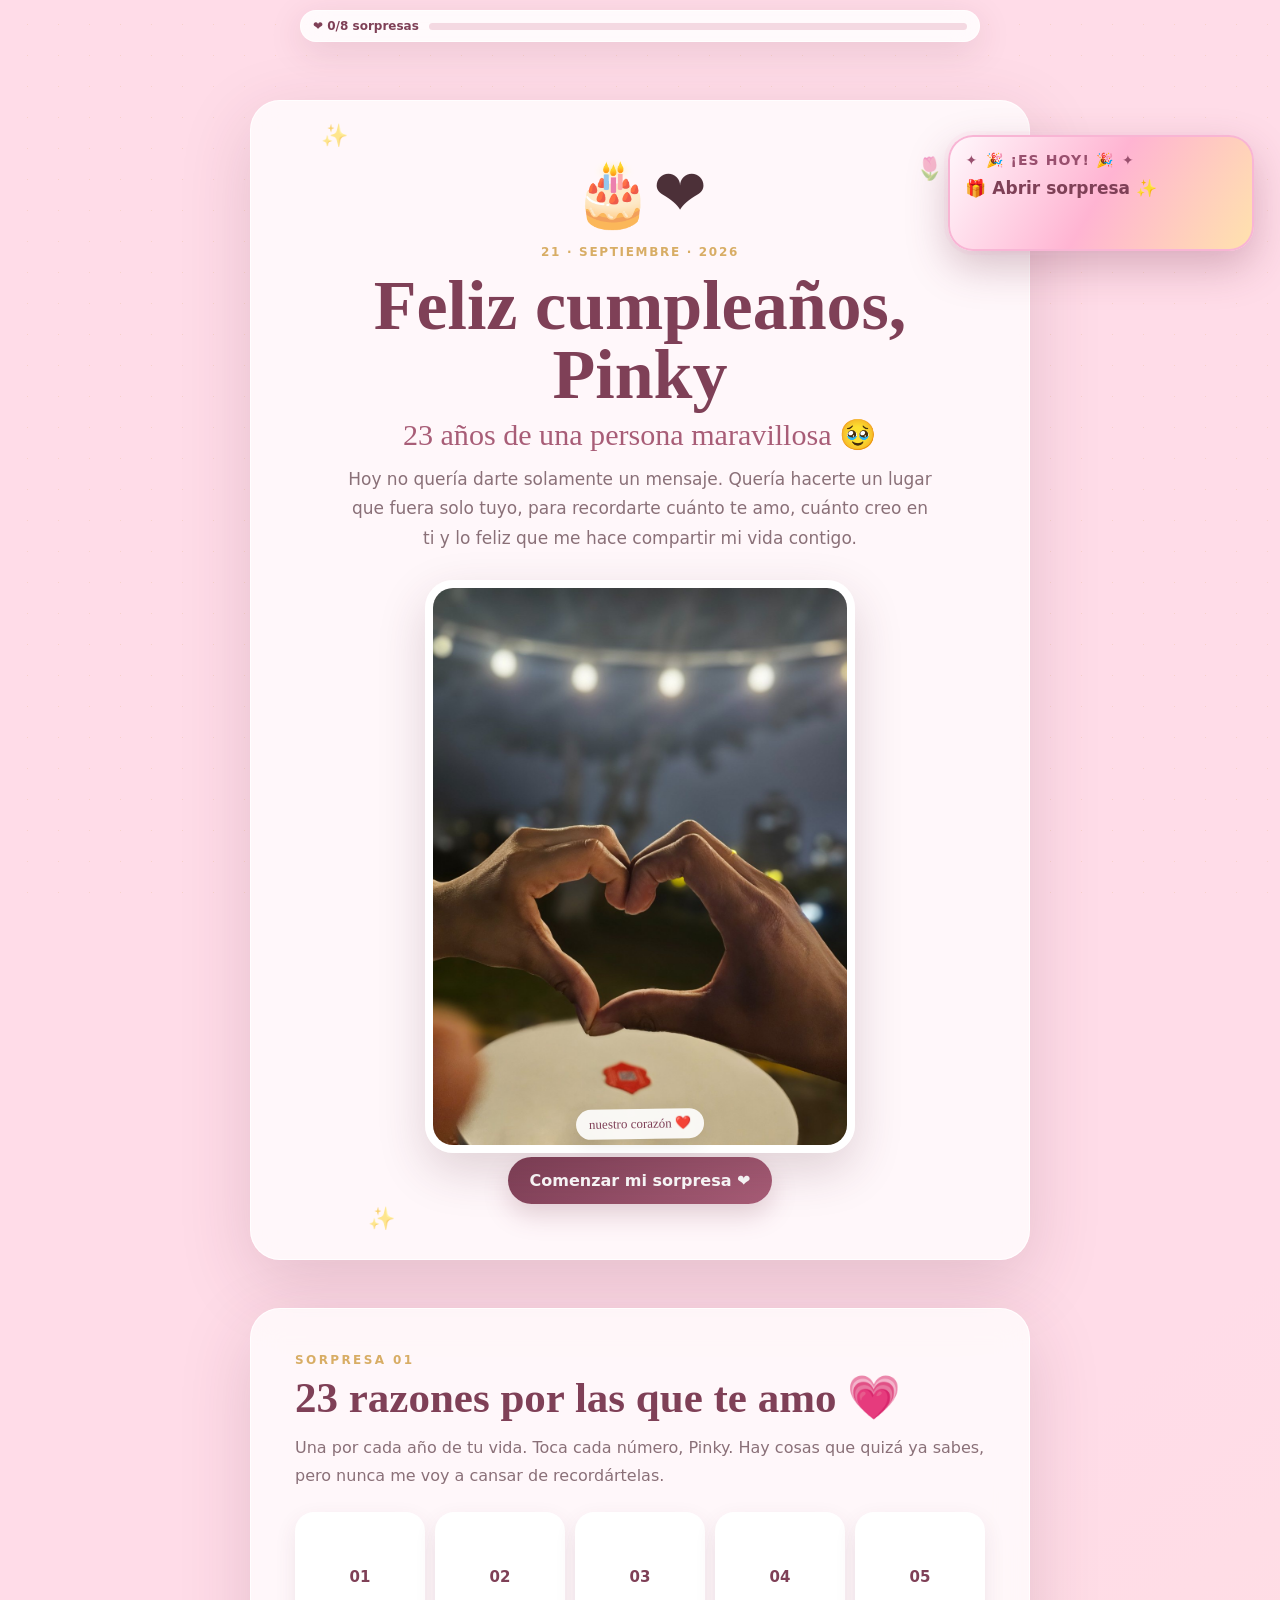
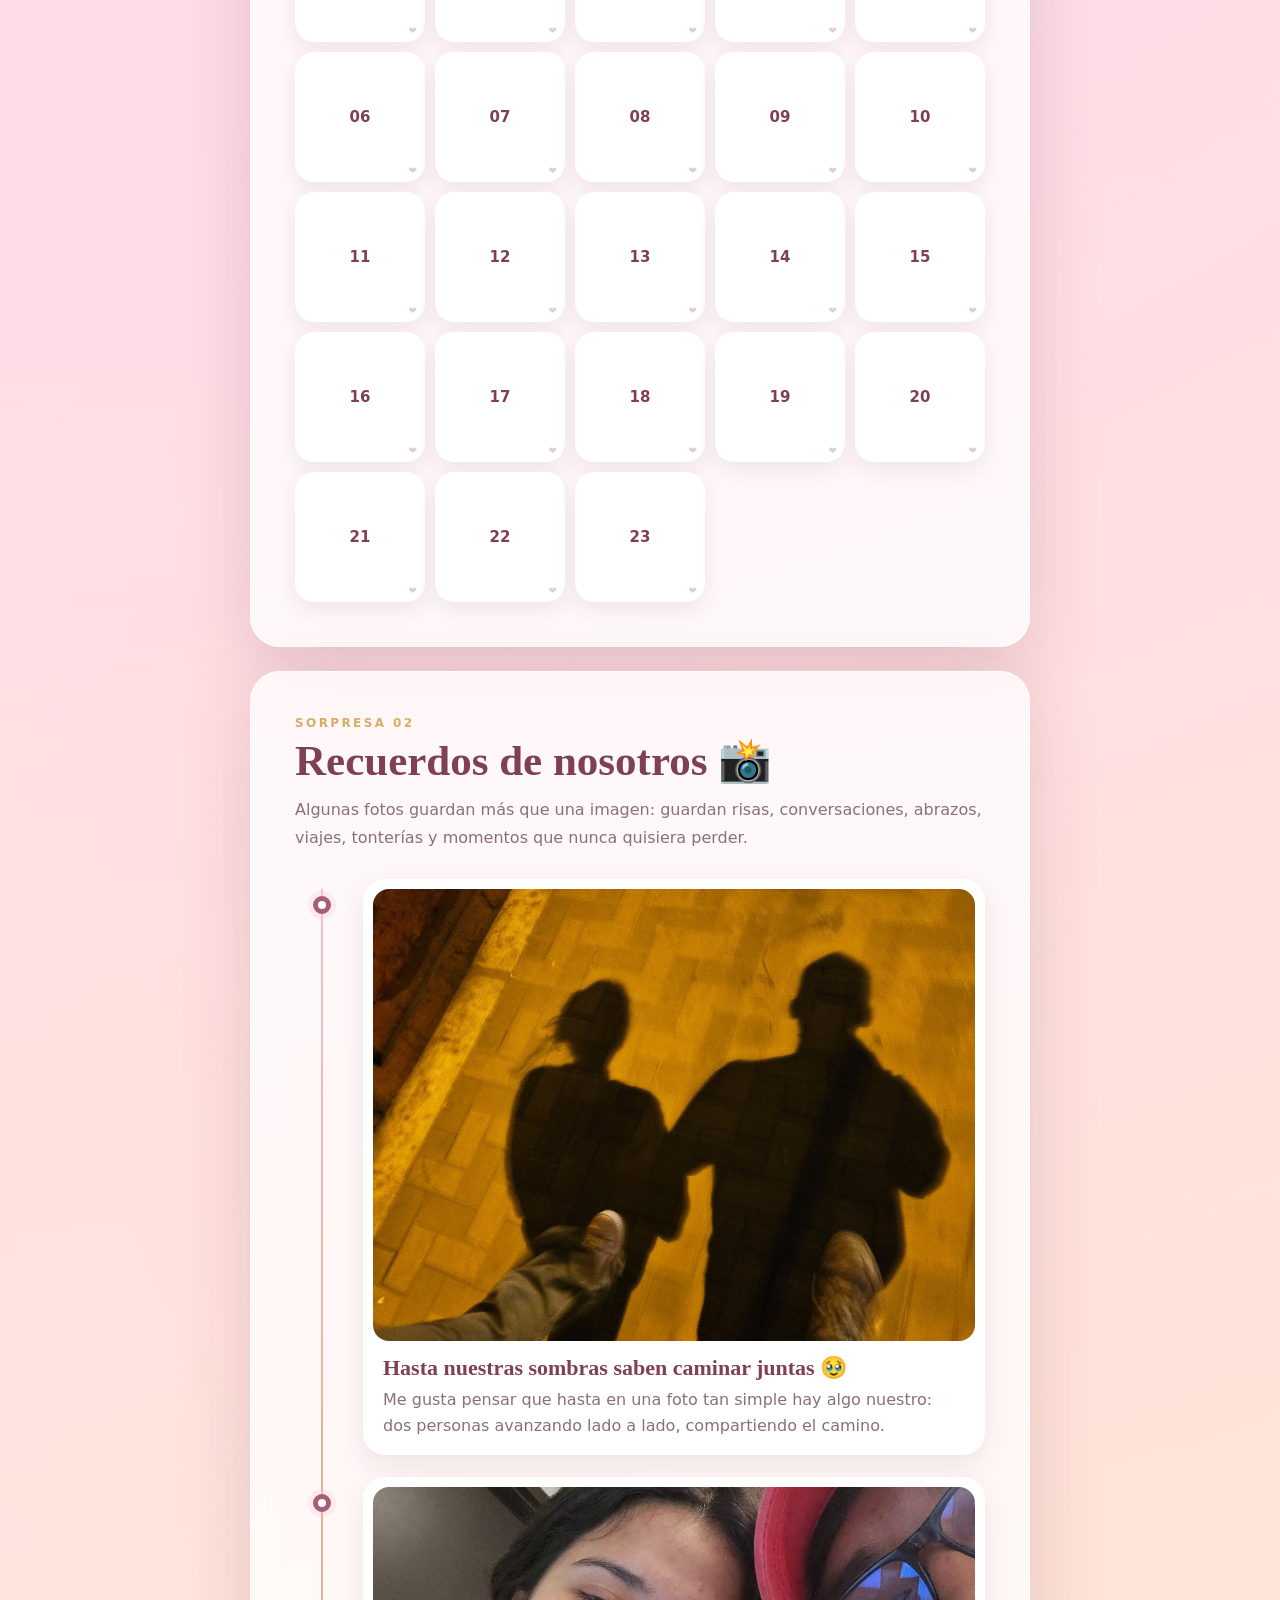
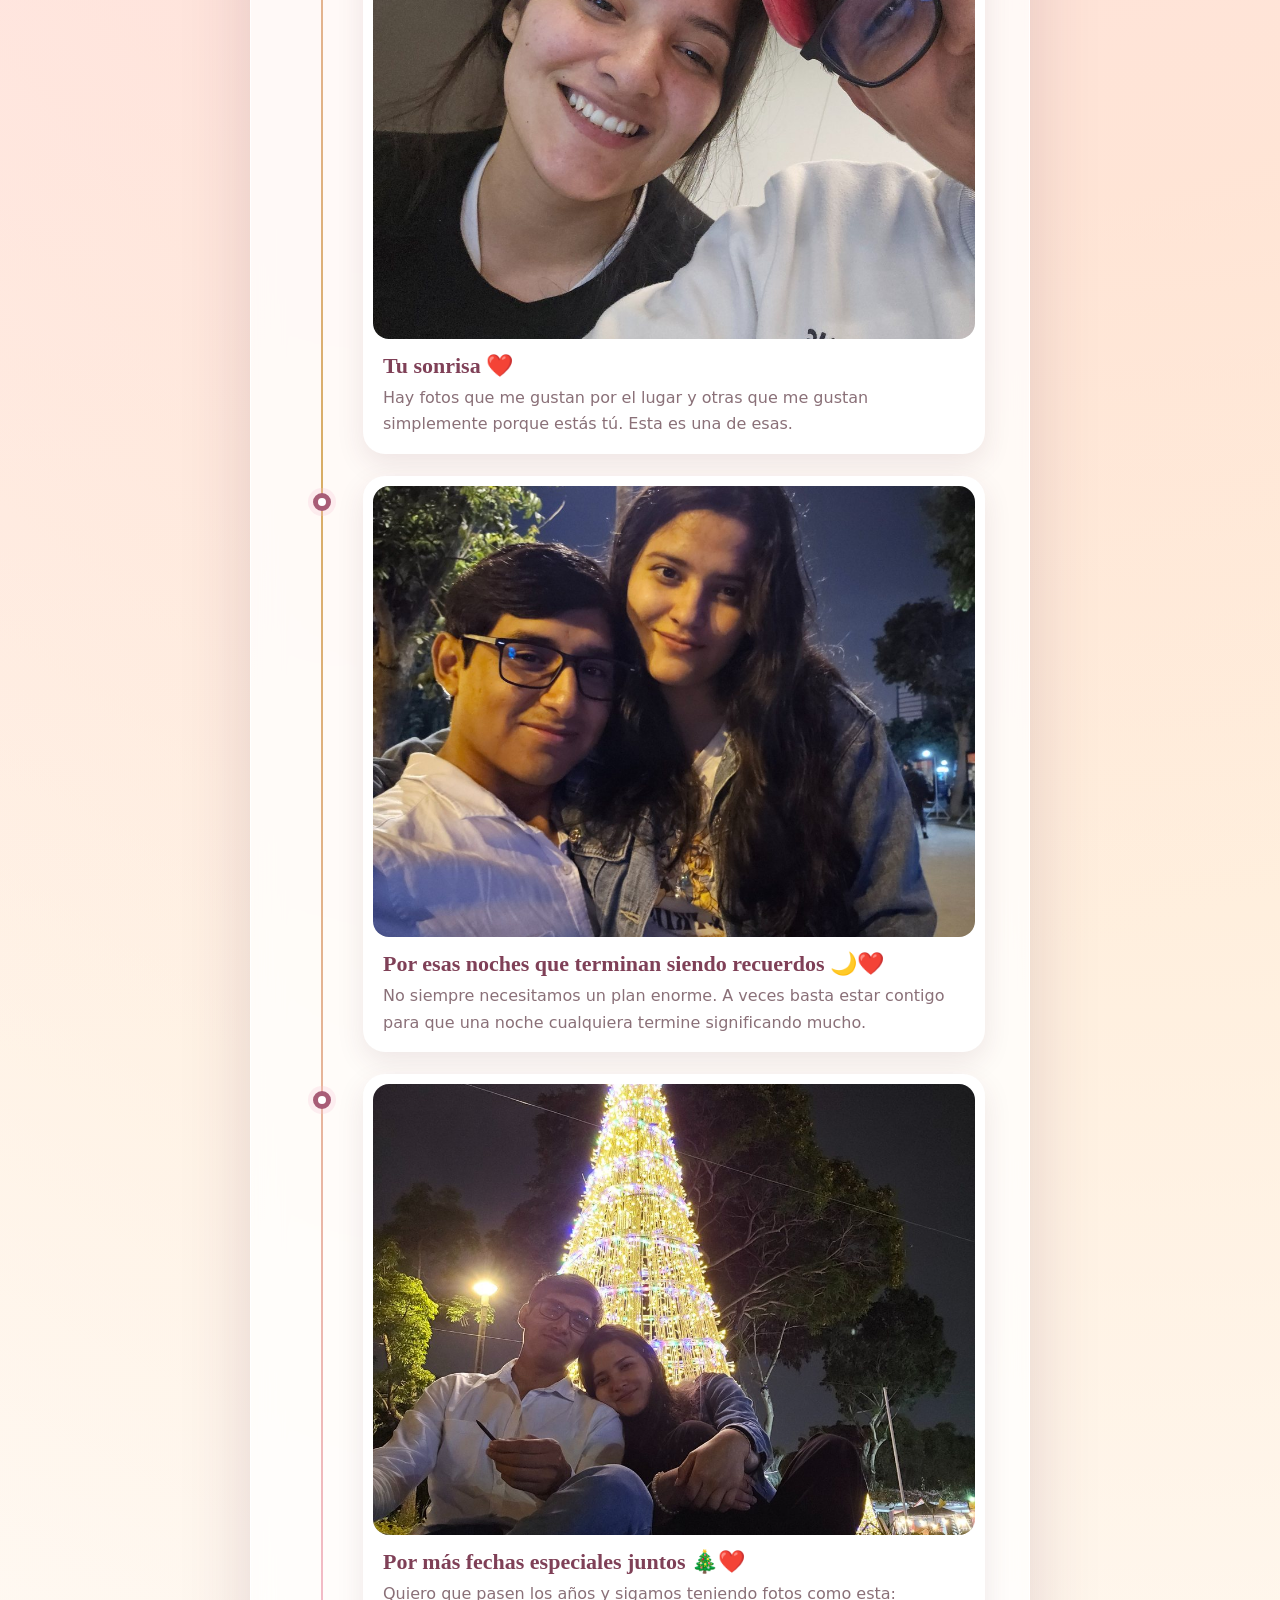
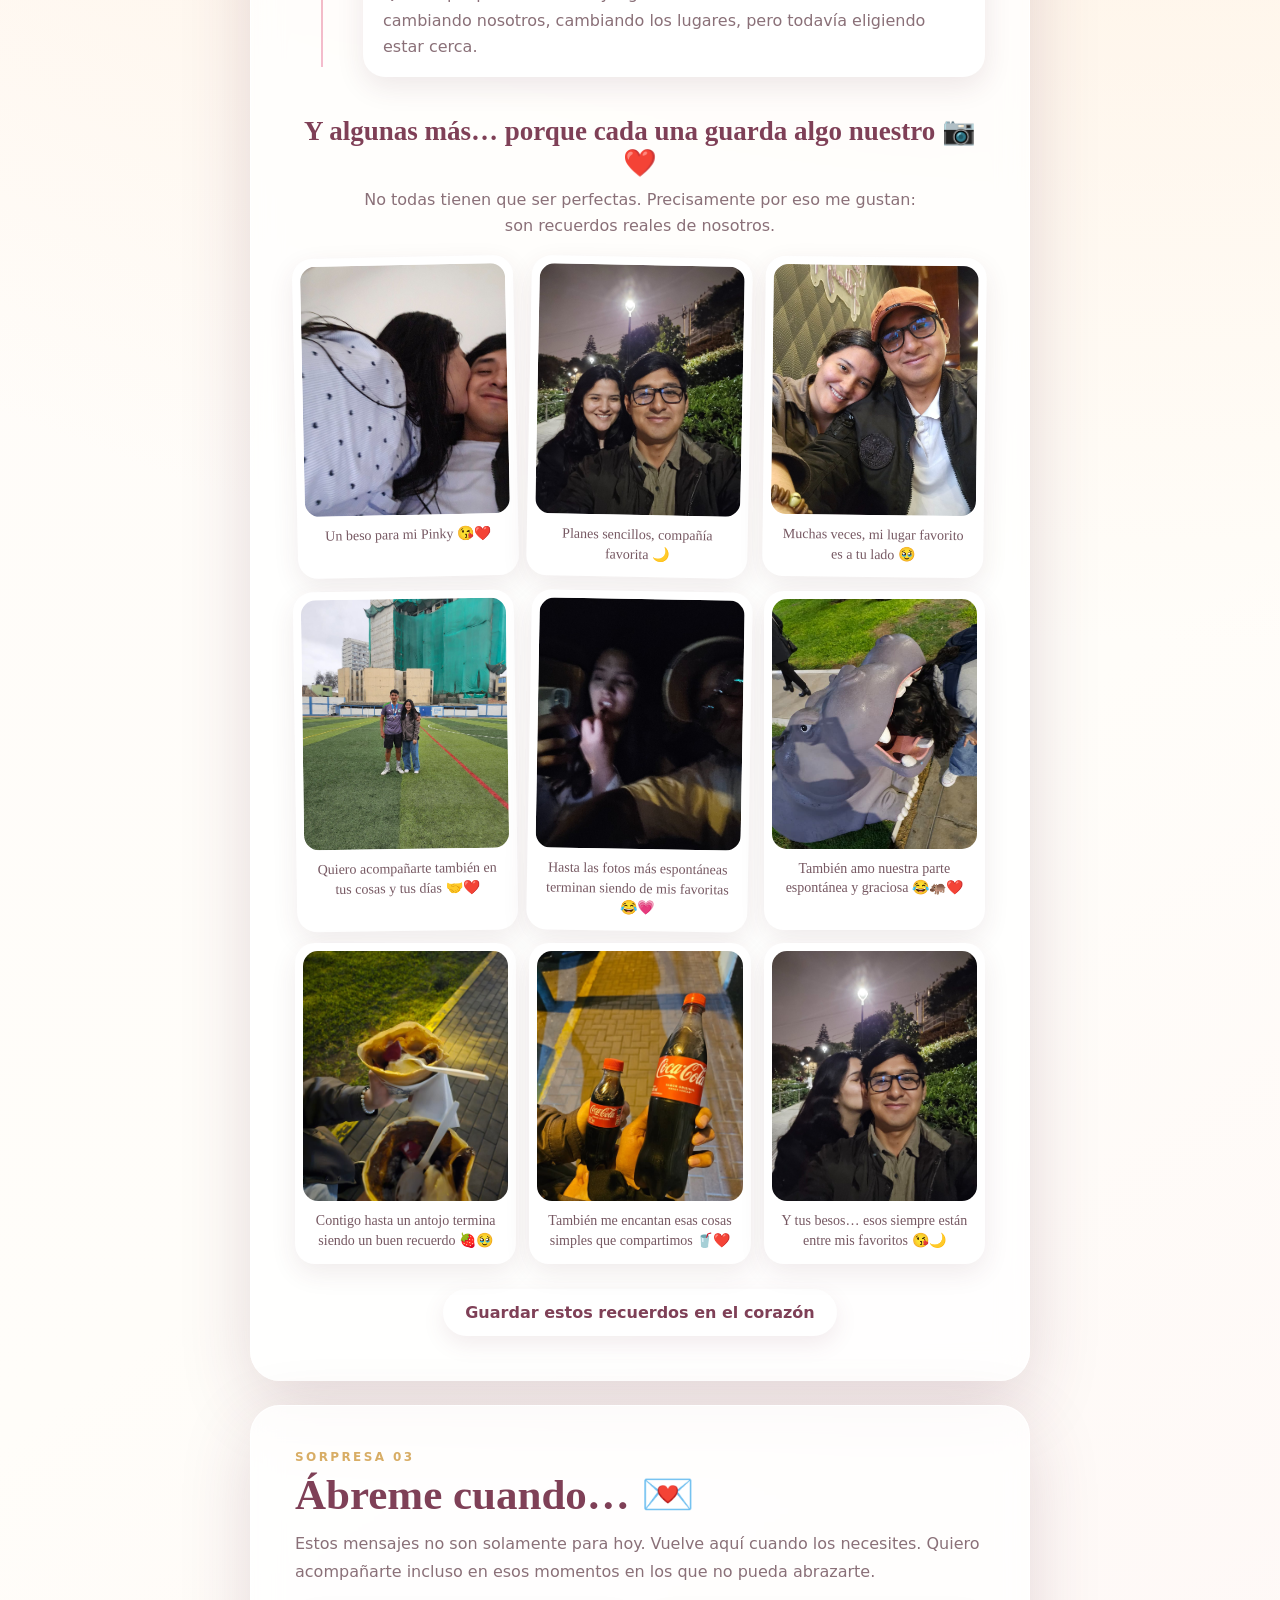
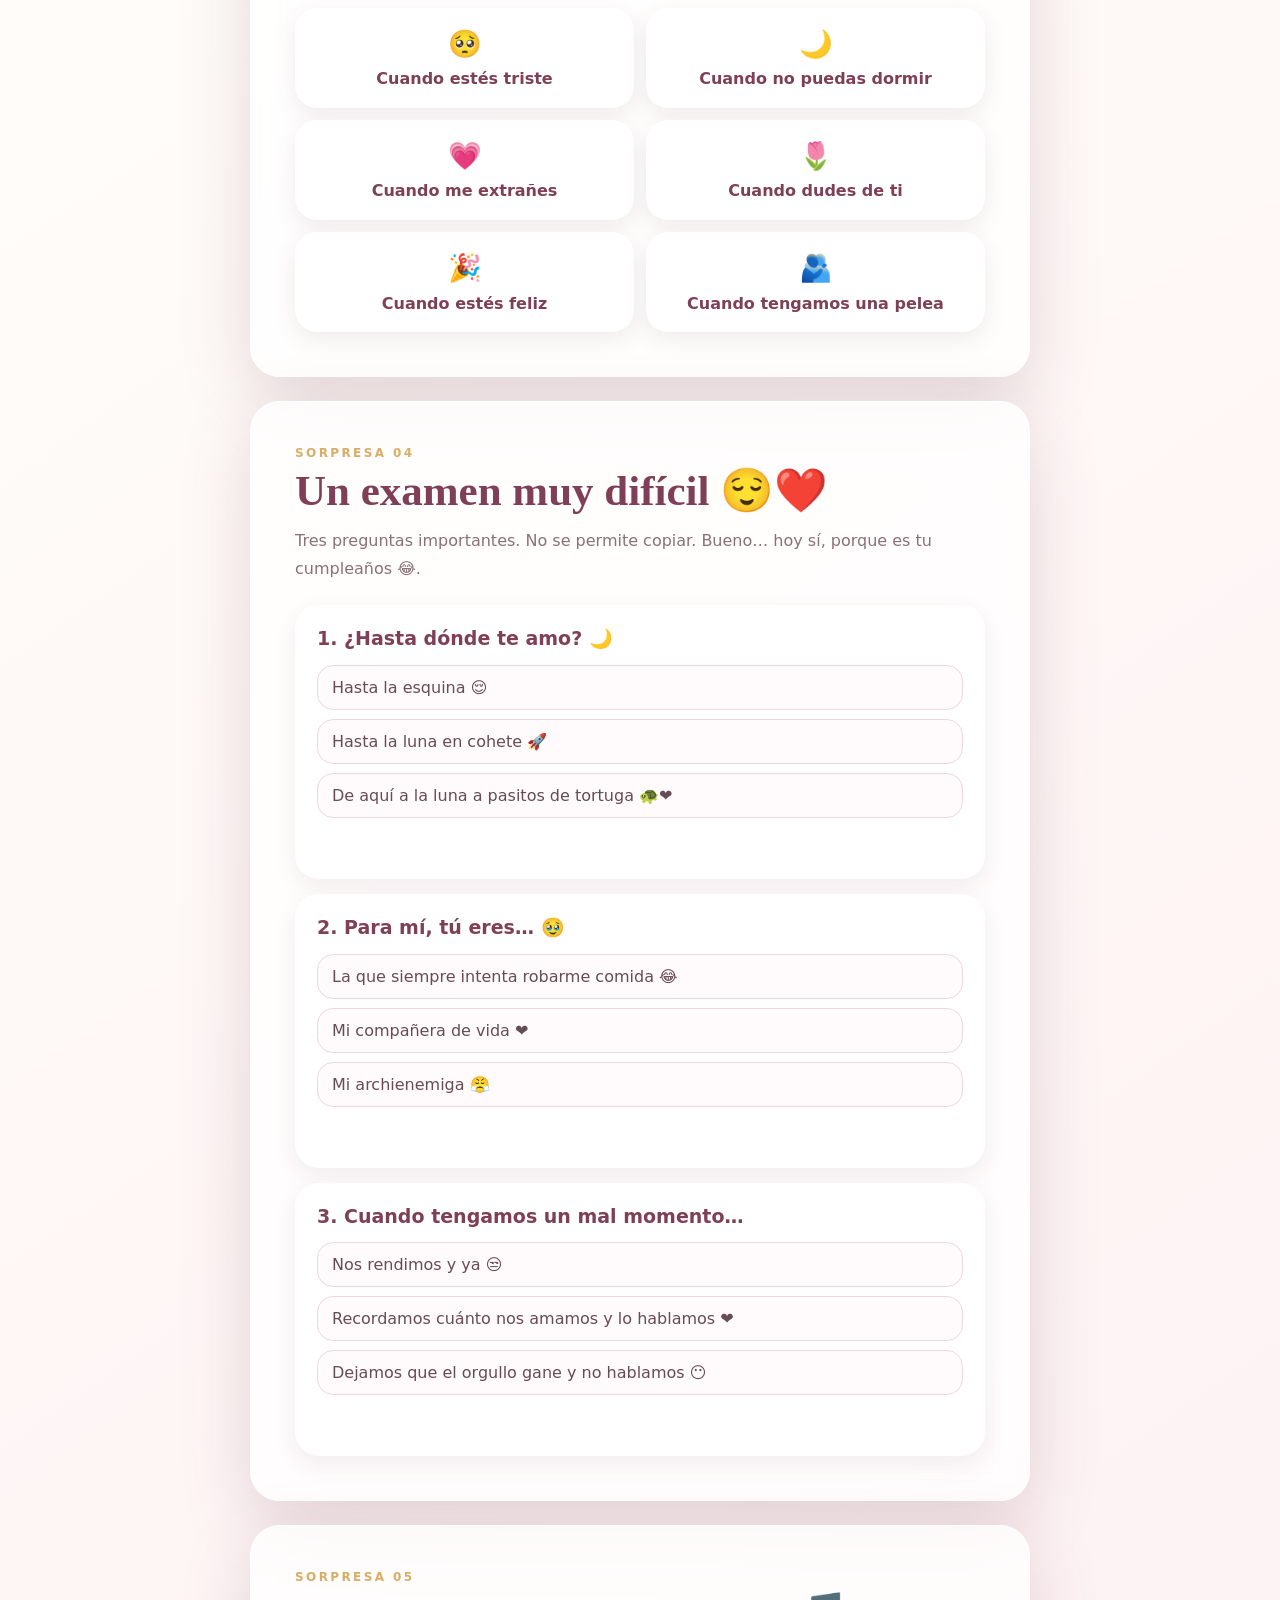
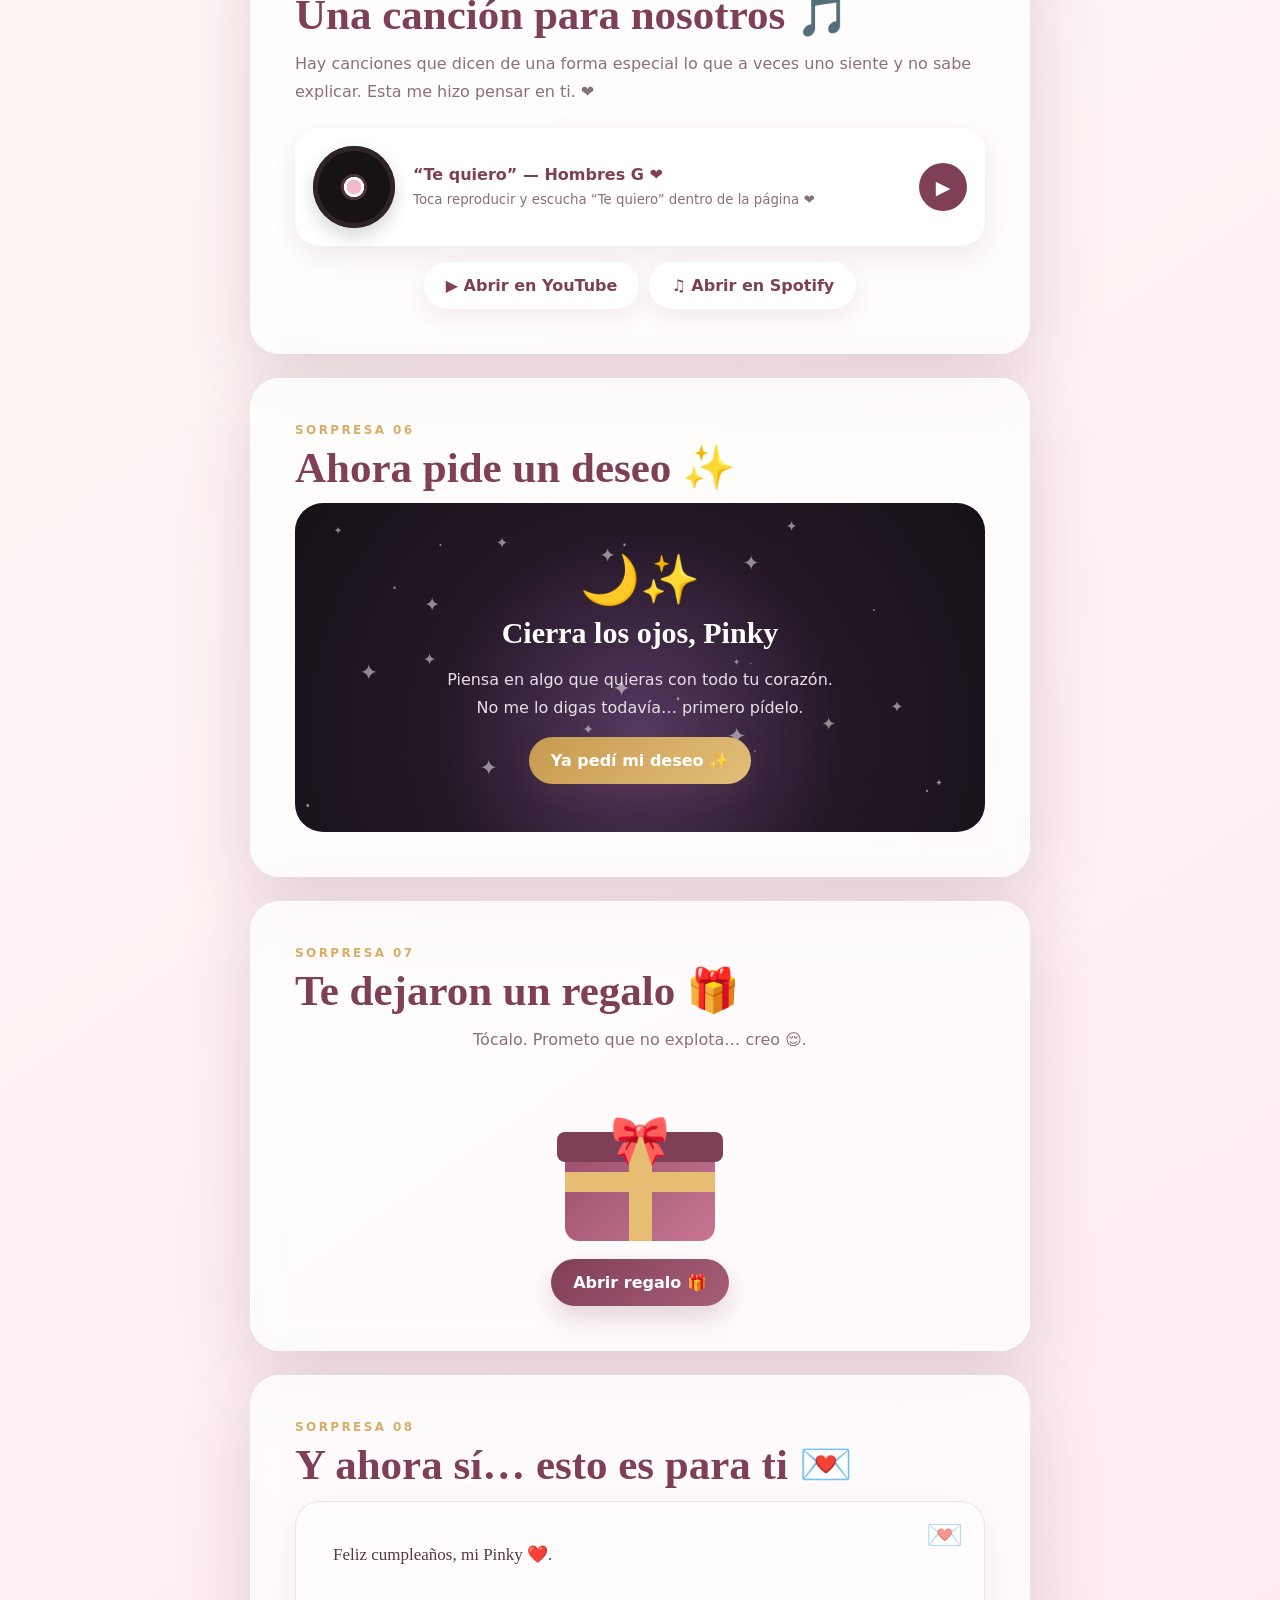
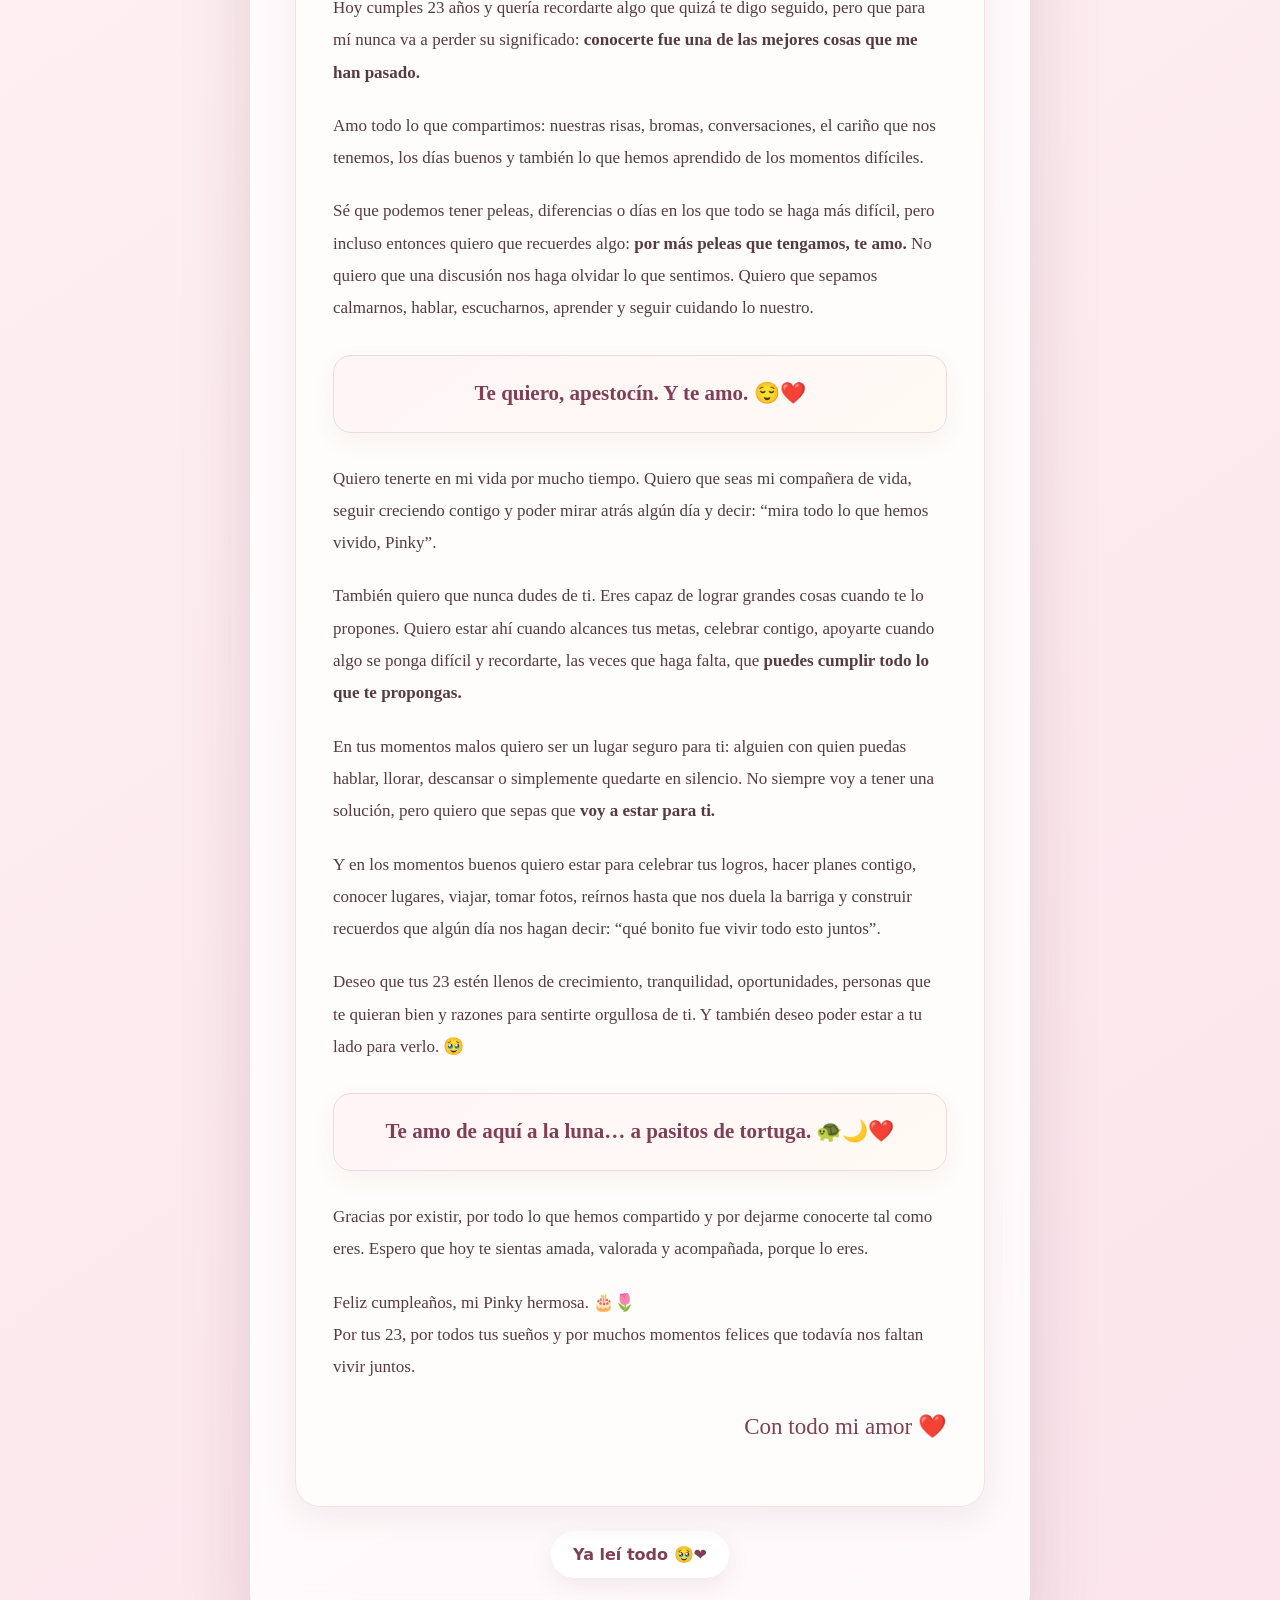
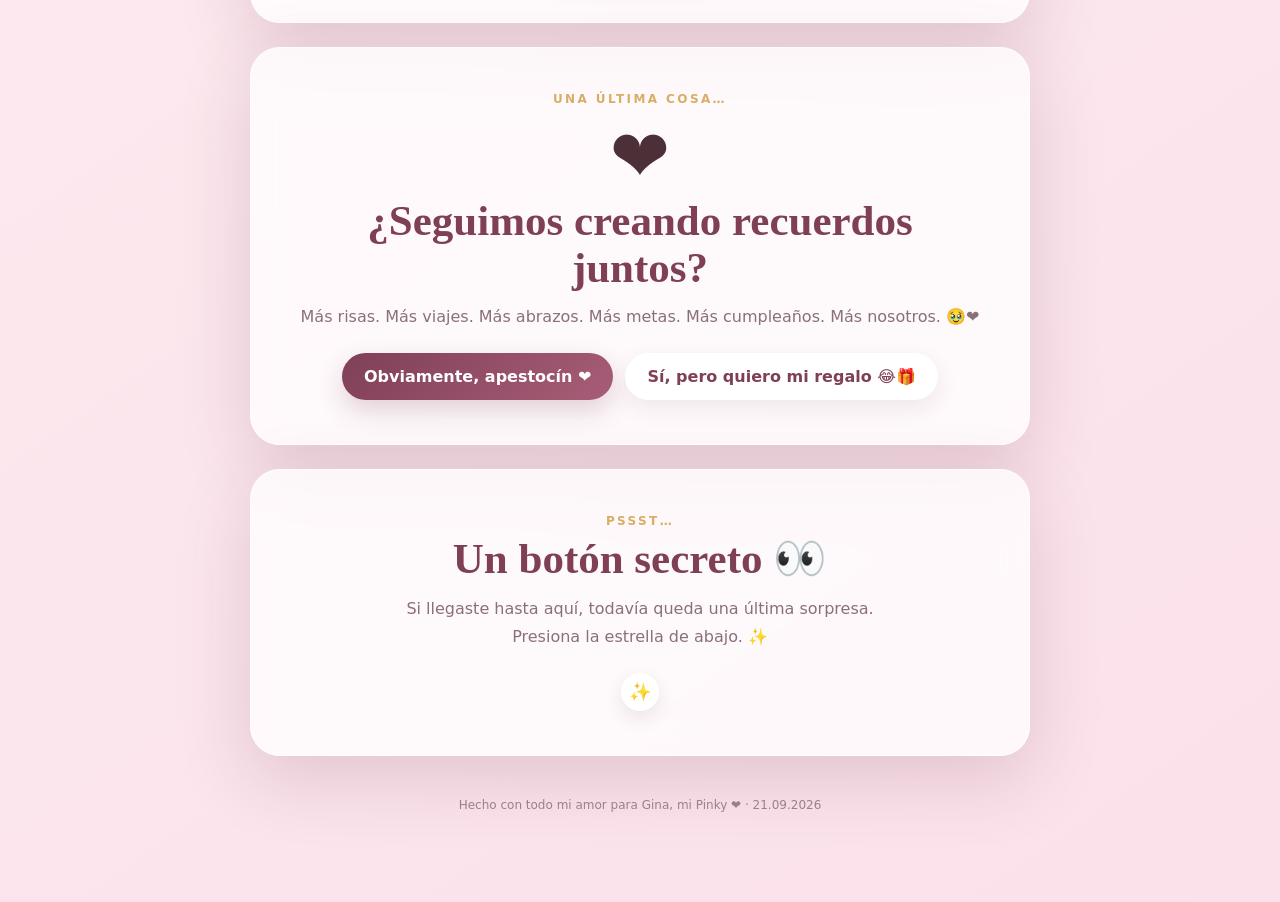
==== commit 5c88f117: "Mantener contador siempre flotante y visible al desplazarse en PC y móvil" ====
--- a/index.html
+++ b/index.html
@@ -600,9 +600,9 @@
 
 
 /* Cuenta regresiva flotante y misteriosa */
-.surprise-dock{position:fixed;right:clamp(12px,2vw,28px);bottom:calc(16px + env(safe-area-inset-bottom));z-index:80;width:min(294px,calc(100vw - 24px))}
-.surprise-button{isolation:isolate;position:relative;display:flex;flex-direction:column;gap:8px;width:100%;min-height:107px;padding:14px;overflow:hidden;border:1px solid rgba(255,255,255,.96);border-radius:24px;text-align:center;cursor:pointer;color:#7f4057;background:linear-gradient(125deg,#fff,#fff0f6 55%,#ffd6e6);box-shadow:0 14px 39px rgba(116,49,76,.24);transition:transform .2s ease,box-shadow .2s ease}
-.surprise-button:hover{transform:translateY(-3px);box-shadow:0 19px 45px rgba(116,49,76,.30)}
+.surprise-dock{position:fixed!important;top:clamp(88px,15vh,140px);right:clamp(12px,2vw,28px);bottom:auto!important;left:auto!important;z-index:105;width:min(306px,calc(100vw - 24px));opacity:1;visibility:visible;pointer-events:auto}
+.surprise-button{isolation:isolate;position:relative;display:flex;flex-direction:column;gap:9px;width:100%;min-height:116px;padding:15px;overflow:hidden;border:2px solid rgba(248,181,213,.98);border-radius:25px;text-align:center;cursor:pointer;color:#7f4057;background:linear-gradient(125deg,#fff,#fff0f6 55%,#ffd6e6);box-shadow:0 16px 42px rgba(116,49,76,.28),0 0 0 4px rgba(255,213,233,.2);animation:surpriseBreath 3.5s ease-in-out infinite;transition:box-shadow .2s ease}
+.surprise-button:hover{filter:brightness(1.035)}
 .surprise-button:focus-visible{outline:3px solid #99516d;outline-offset:3px}
 .surprise-button::after{content:"";pointer-events:none;position:absolute;width:70px;height:150%;top:-25%;left:-100px;transform:rotate(22deg);background:linear-gradient(90deg,transparent,rgba(255,255,255,.72),transparent);animation:surpriseShine 7s ease-in-out infinite}
 @keyframes surpriseShine{0%,66%,100%{left:-100px}83%{left:115%}}
@@ -613,18 +613,20 @@
 @keyframes surpriseTwinkle{50%{transform:scale(1.3) rotate(20deg);opacity:.55}}
 .surprise-clock{display:grid;grid-template-columns:repeat(4,minmax(0,1fr));gap:5px}
 .surprise-cell{display:flex;flex-direction:column;justify-content:center;align-items:center;gap:3px;min-width:0;padding:8px 2px 7px;border:1px solid #f6dce6;border-radius:12px;background:rgba(255,255,255,.89)}
-.surprise-value{font-size:24px;font-weight:850;line-height:1;font-variant-numeric:tabular-nums;color:#873c61}
+.surprise-value{font-size:26px;font-weight:850;line-height:1;font-variant-numeric:tabular-nums;color:#873c61}
 .surprise-unit{font-size:9px;font-weight:700;color:#9d7283}
 .surprise-ready-text{display:none;font-size:17px;font-weight:850;line-height:1.3}
-.surprise-dock.ready .surprise-button{background:linear-gradient(120deg,#fff8fc,#ffb4d2,#ffe2ad);animation:surpriseGlow 2s ease-in-out infinite}
+.surprise-dock.ready .surprise-button{background:linear-gradient(120deg,#fff8fc,#ffb4d2,#ffe2ad);animation:surpriseBreath 2.2s ease-in-out infinite}
 @keyframes surpriseGlow{50%{box-shadow:0 13px 42px rgba(205,91,134,.41),0 0 0 5px rgba(255,220,233,.5)}}
 .surprise-dock.ready .surprise-heading{font-size:14px;letter-spacing:.08em}
 .surprise-dock.ready .surprise-clock{display:none}
 .surprise-dock.ready .surprise-ready-text{display:block}
 .surprise-button.tap-spark{animation:surpriseTap .45s ease-out}
 @keyframes surpriseTap{50%{transform:scale(1.045);filter:brightness(1.07)}}
-@media(max-width:520px){.surprise-dock{right:calc(12px + env(safe-area-inset-right));bottom:calc(12px + env(safe-area-inset-bottom));width:min(272px,calc(100vw - 24px))}.surprise-button{min-height:102px;padding:12px;border-radius:21px}.surprise-value{font-size:21px}.surprise-cell{padding:7px 2px 6px}.app{padding-bottom:150px}.gate{padding-bottom:150px}}
-@media(prefers-reduced-motion:reduce){.surprise-button{transition:none}.surprise-button::after,.surprise-spark,.surprise-dock.ready .surprise-button,.surprise-button.tap-spark{animation:none}}
+@media(max-width:520px){.surprise-dock{top:calc(77px + env(safe-area-inset-top));right:calc(11px + env(safe-area-inset-right));bottom:auto!important;width:min(267px,calc(100vw - 22px))}.surprise-button{min-height:105px;padding:12px;border-radius:21px}.surprise-value{font-size:22px}.surprise-cell{padding:7px 2px 6px}.app{padding-bottom:76px}.gate{padding-bottom:76px}}
+@keyframes surpriseBreath{0%,100%{box-shadow:0 16px 42px rgba(116,49,76,.28),0 0 0 4px rgba(255,213,233,.2)}50%{box-shadow:0 18px 47px rgba(171,67,113,.39),0 0 0 7px rgba(255,213,233,.35)}}
+@media(max-width:340px){.surprise-dock{top:calc(68px + env(safe-area-inset-top));right:10px;width:min(235px,calc(100vw - 20px))}.surprise-button{min-height:94px;padding:9px 10px;gap:6px}.surprise-value{font-size:20px}}
+@media(prefers-reduced-motion:reduce){.surprise-button{transition:none}.surprise-button,.surprise-button::after,.surprise-spark,.surprise-dock.ready .surprise-button,.surprise-button.tap-spark{animation:none}}
 
 </style>
 </head>
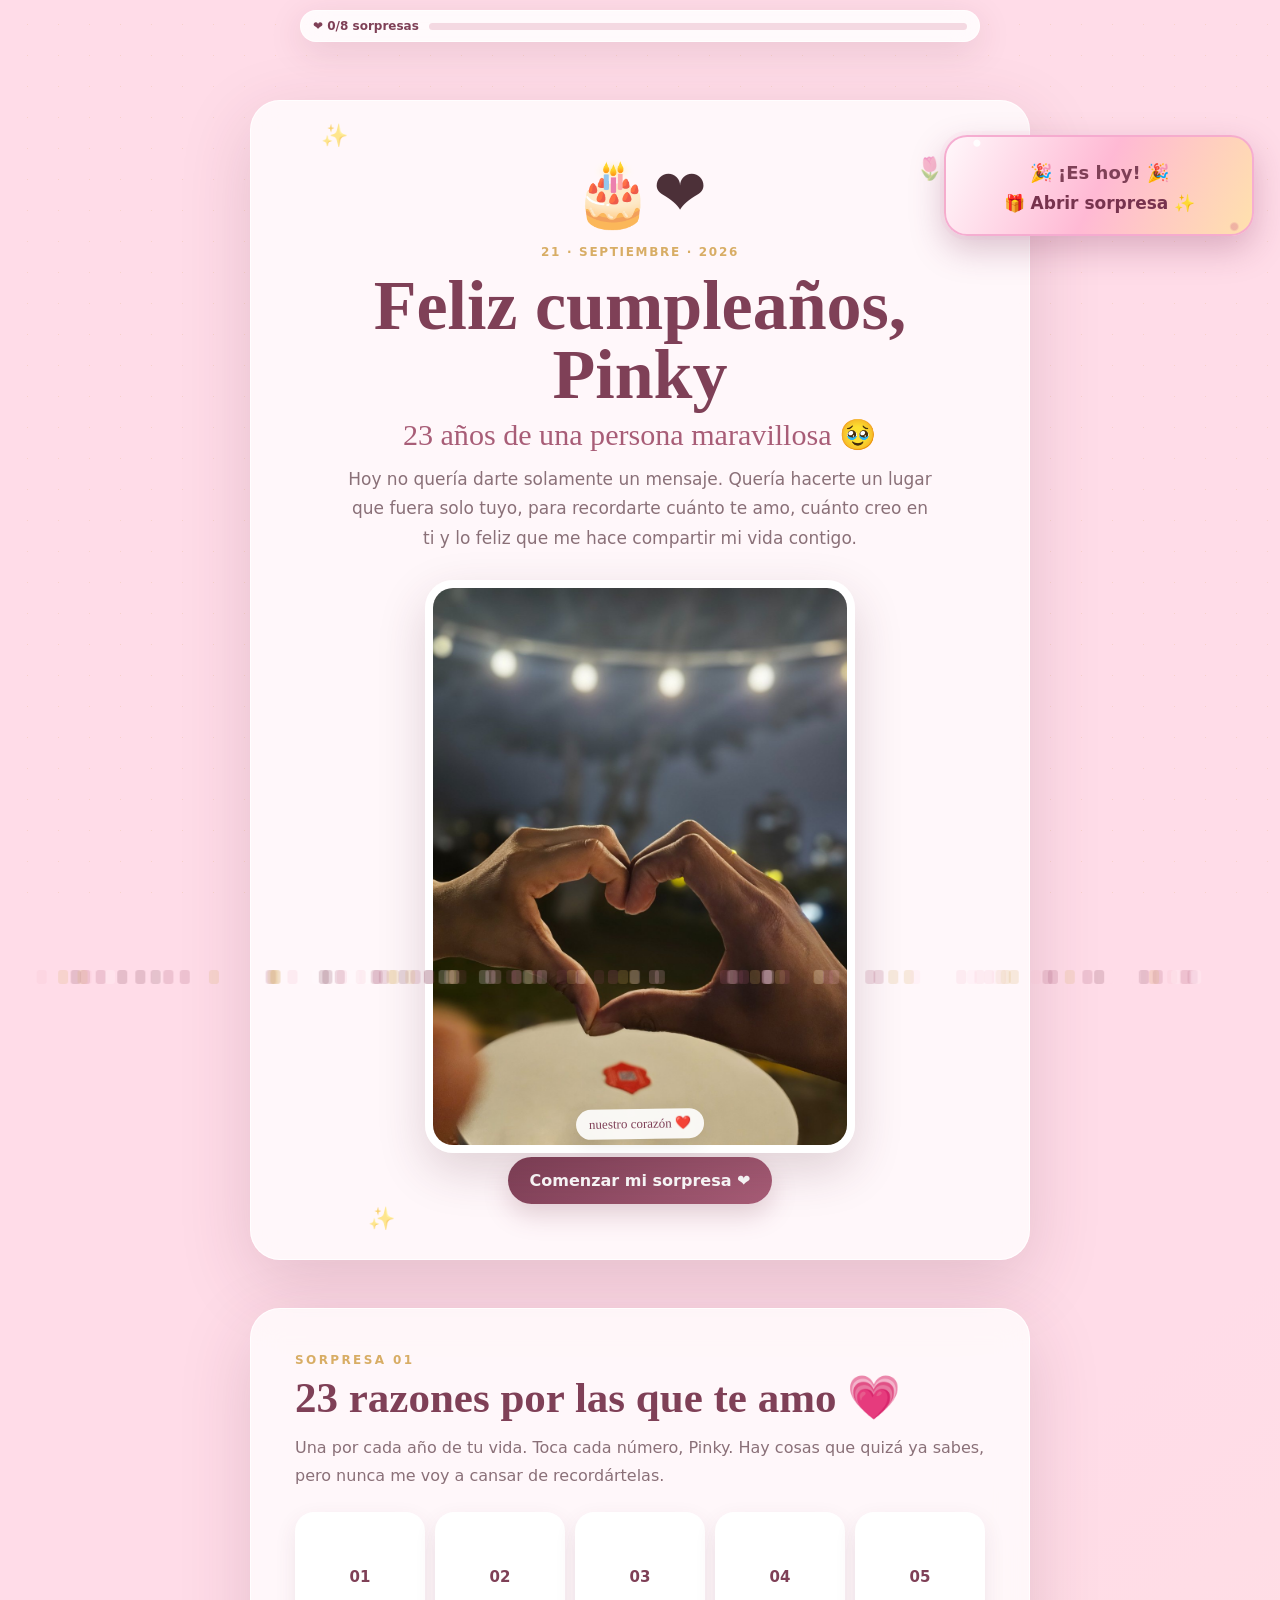
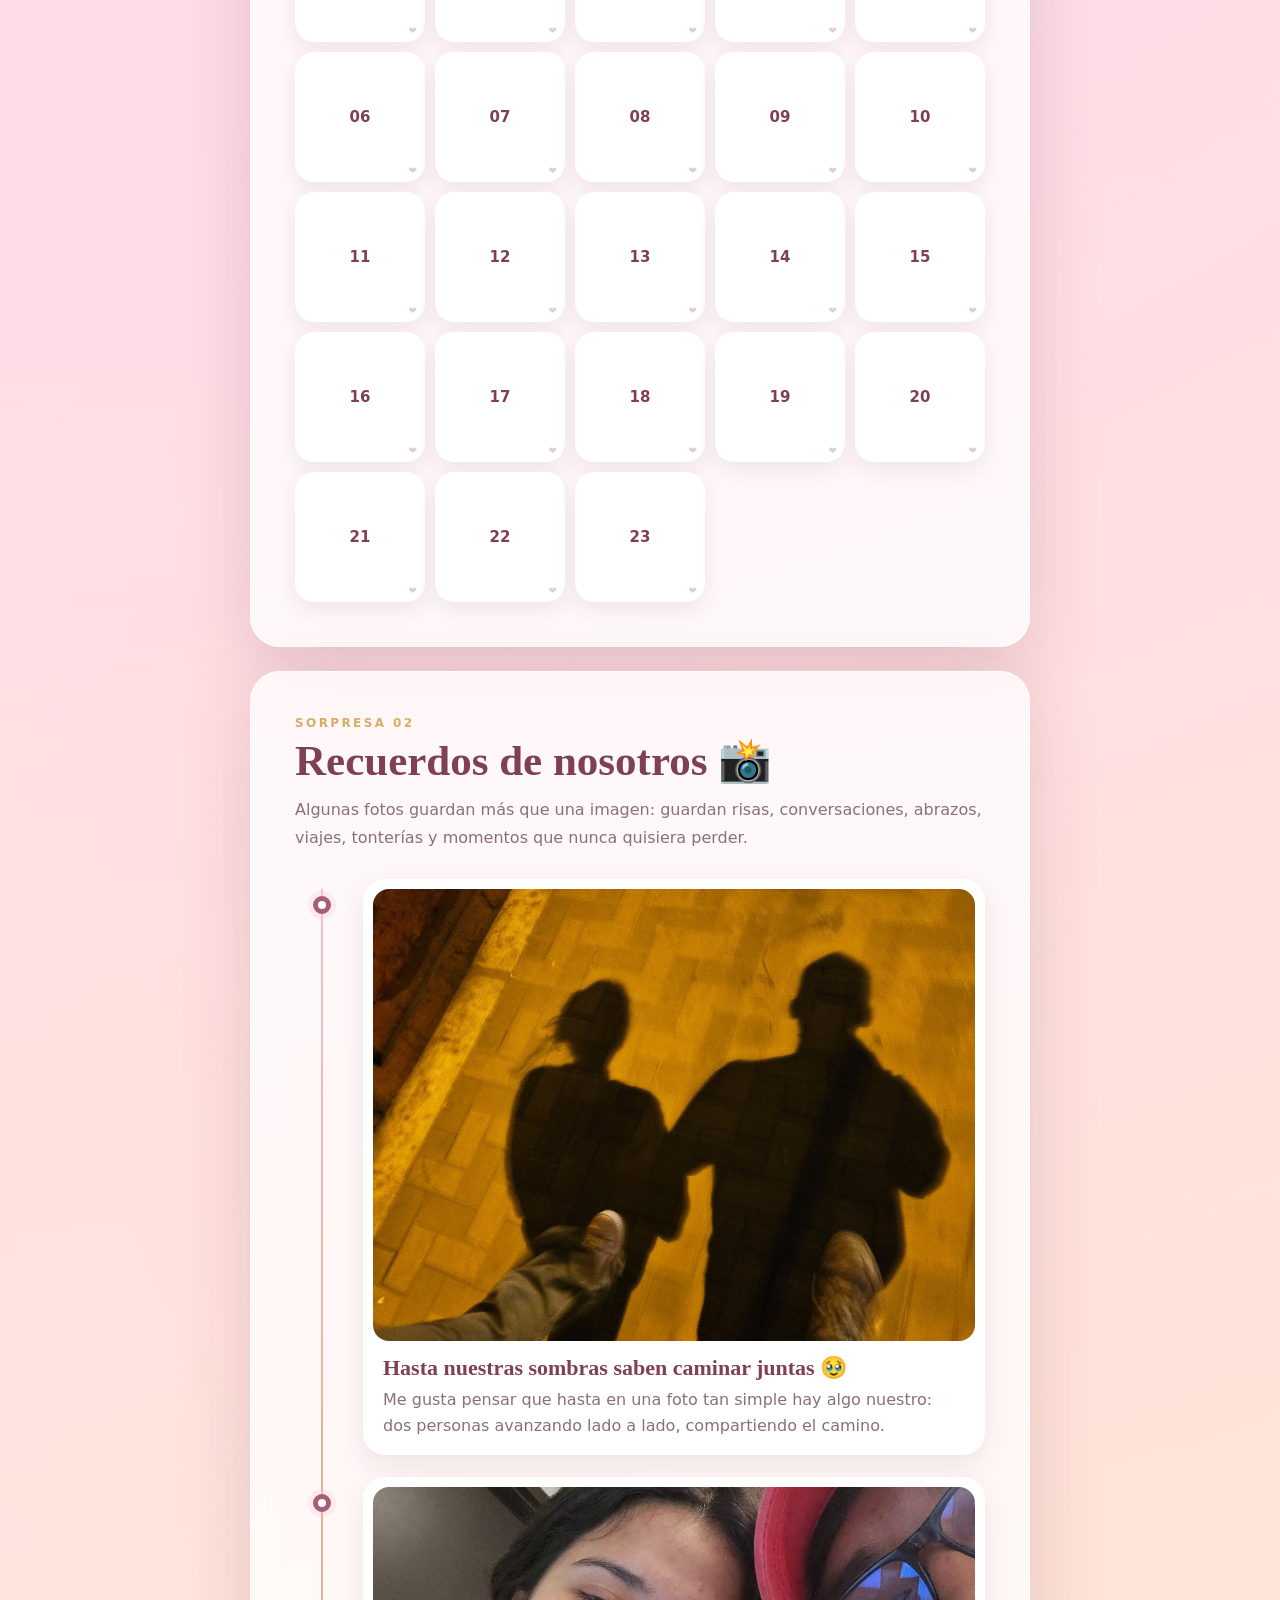
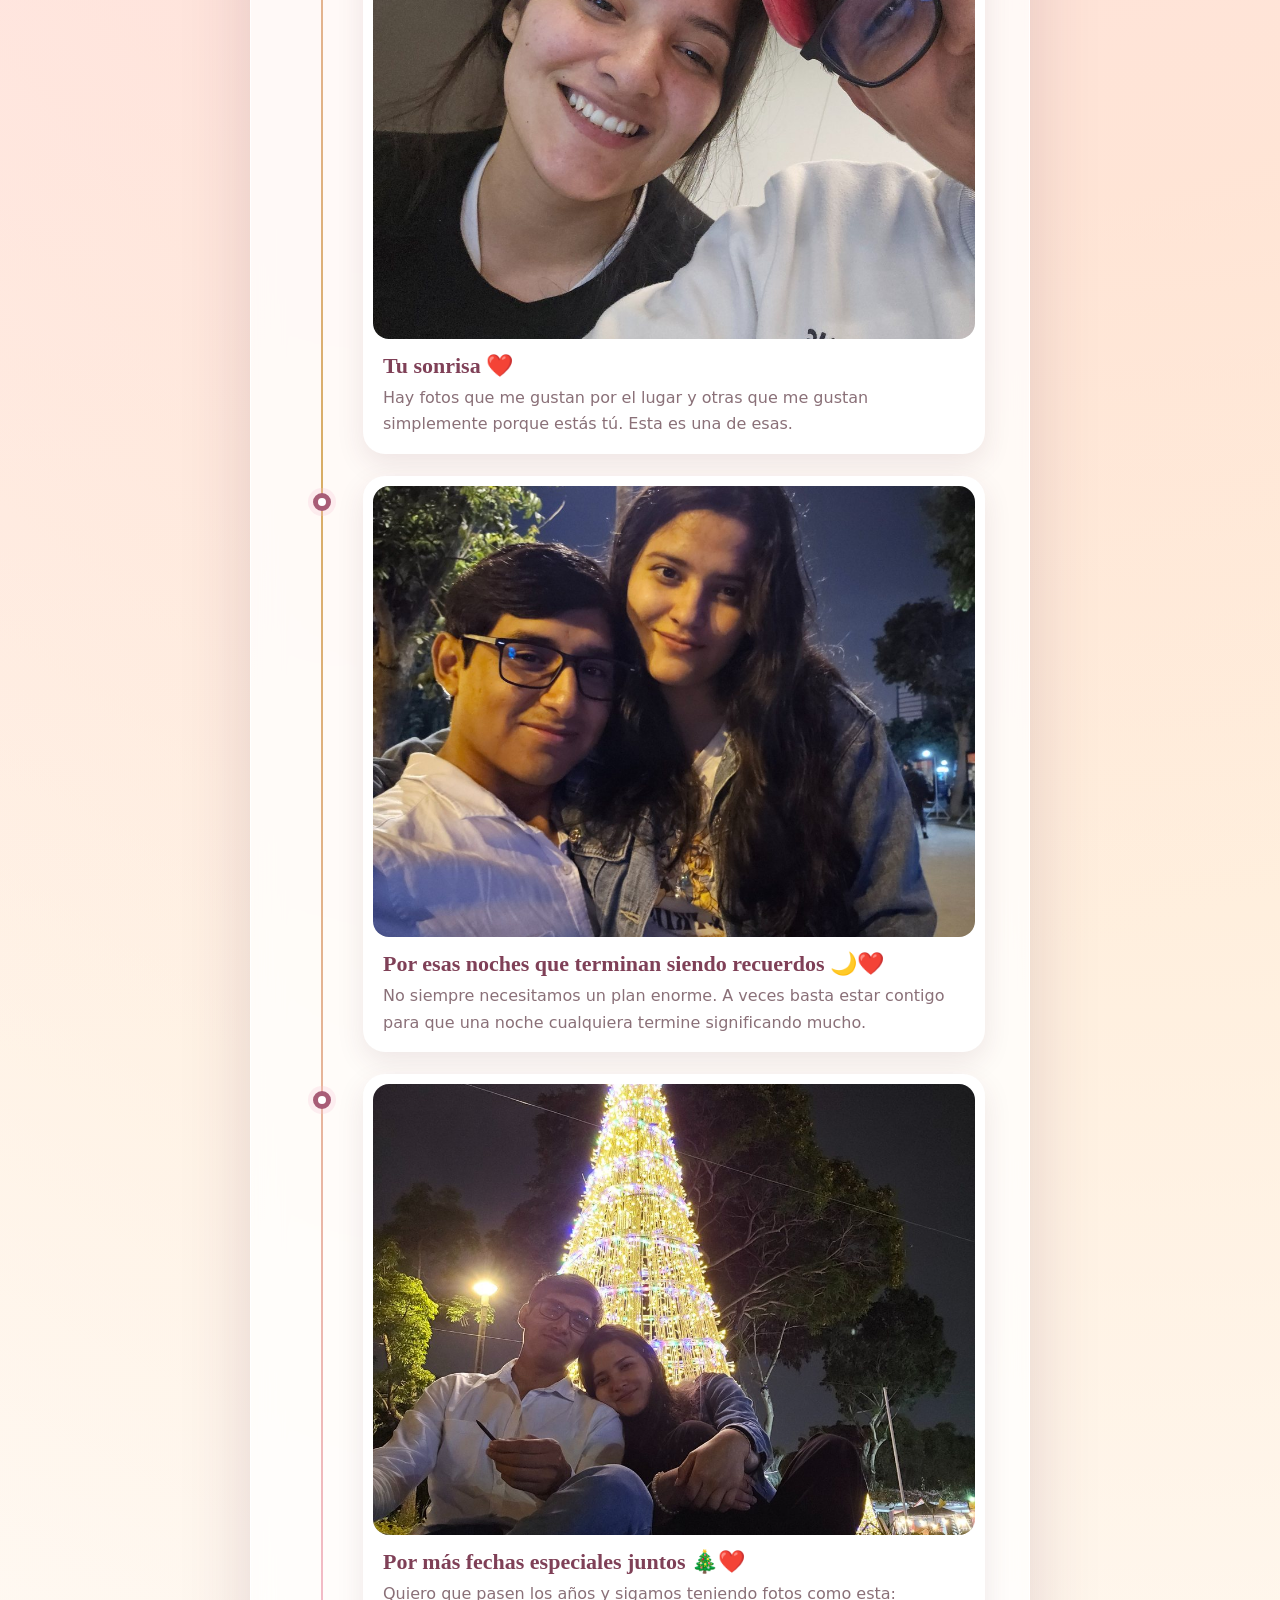
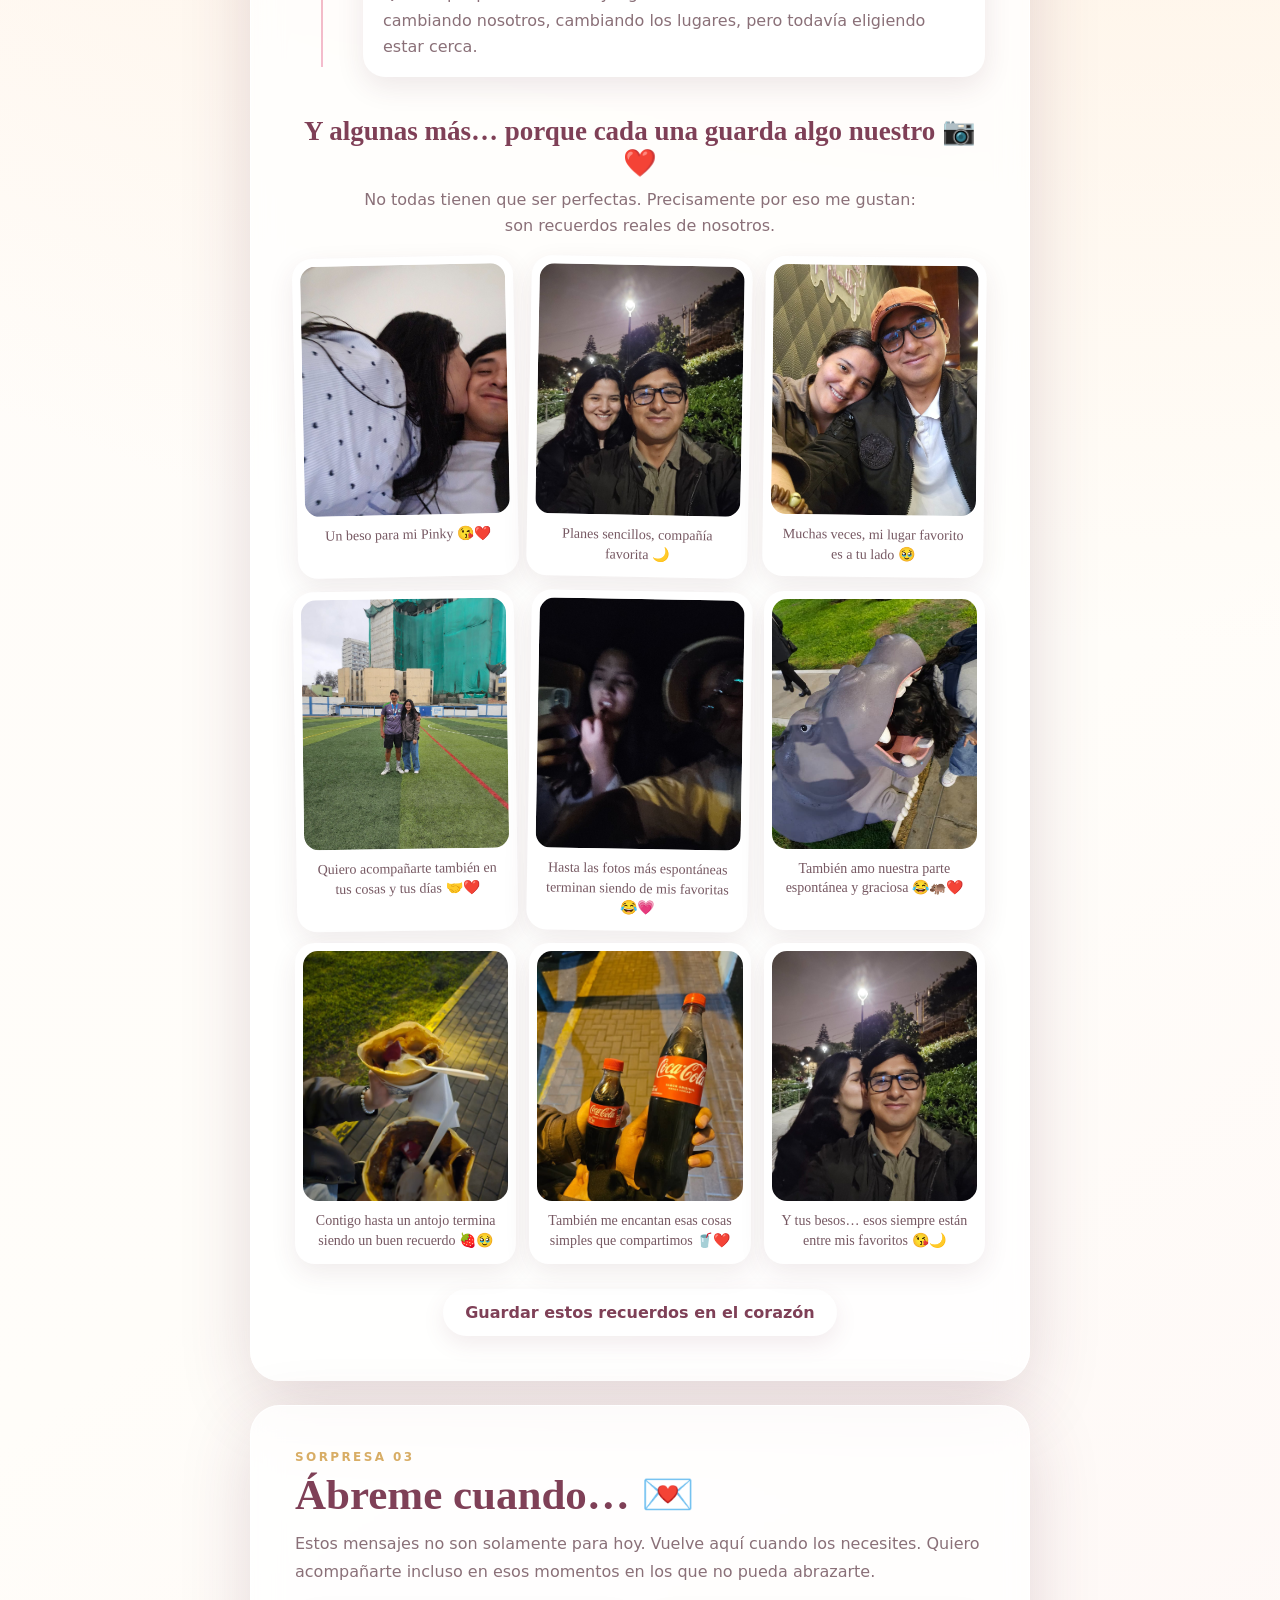
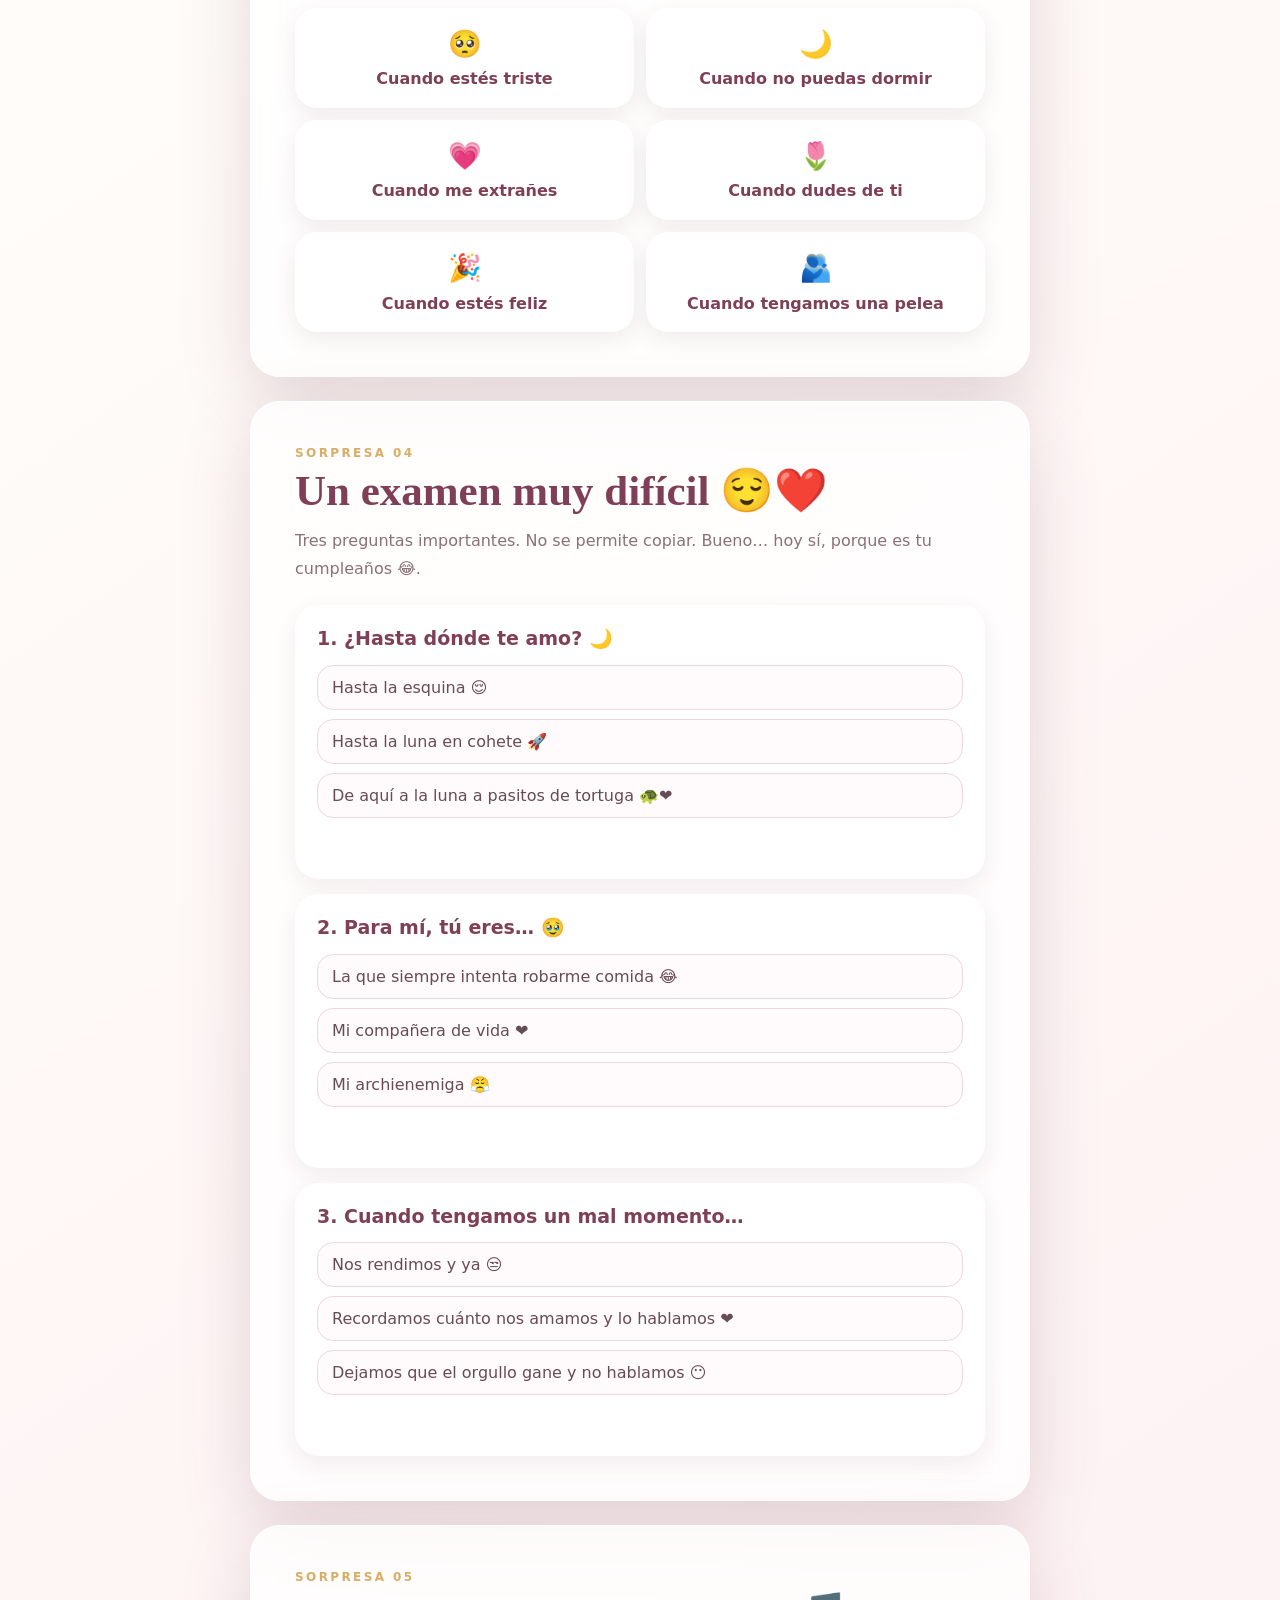
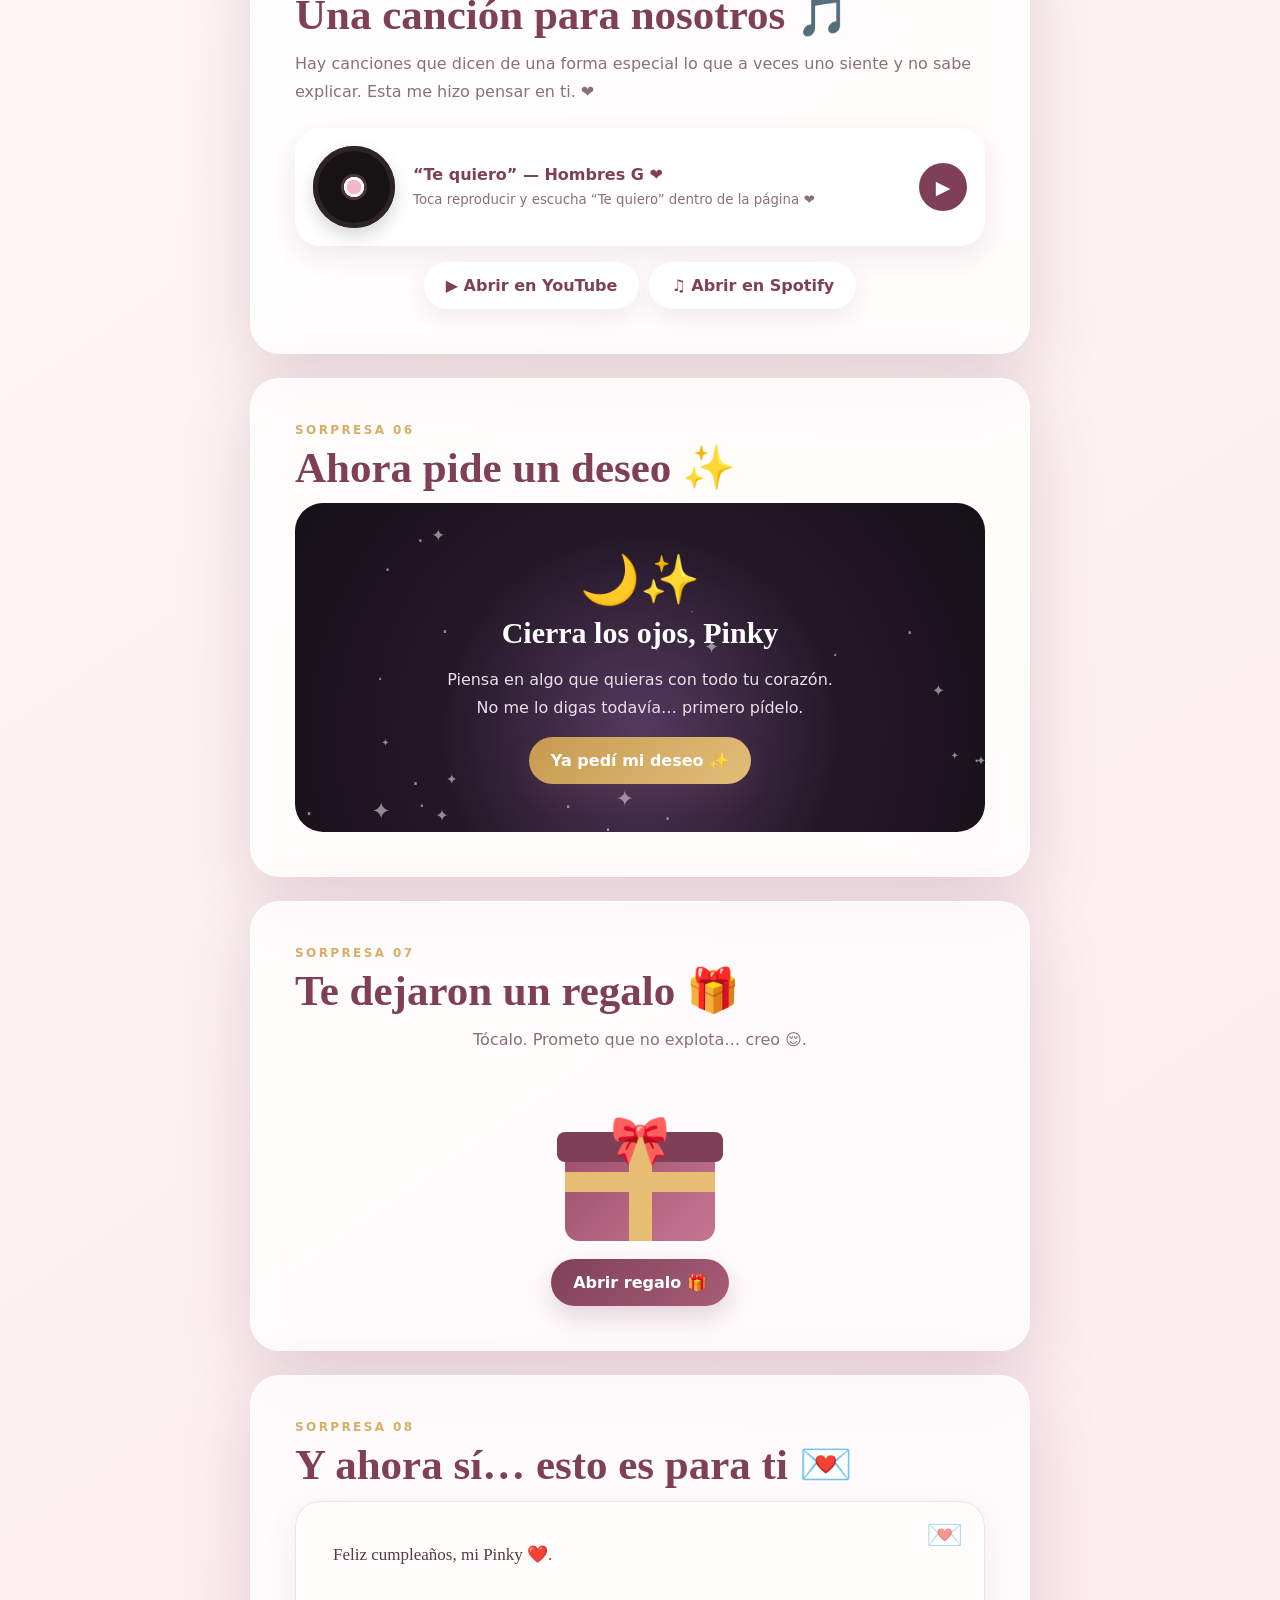
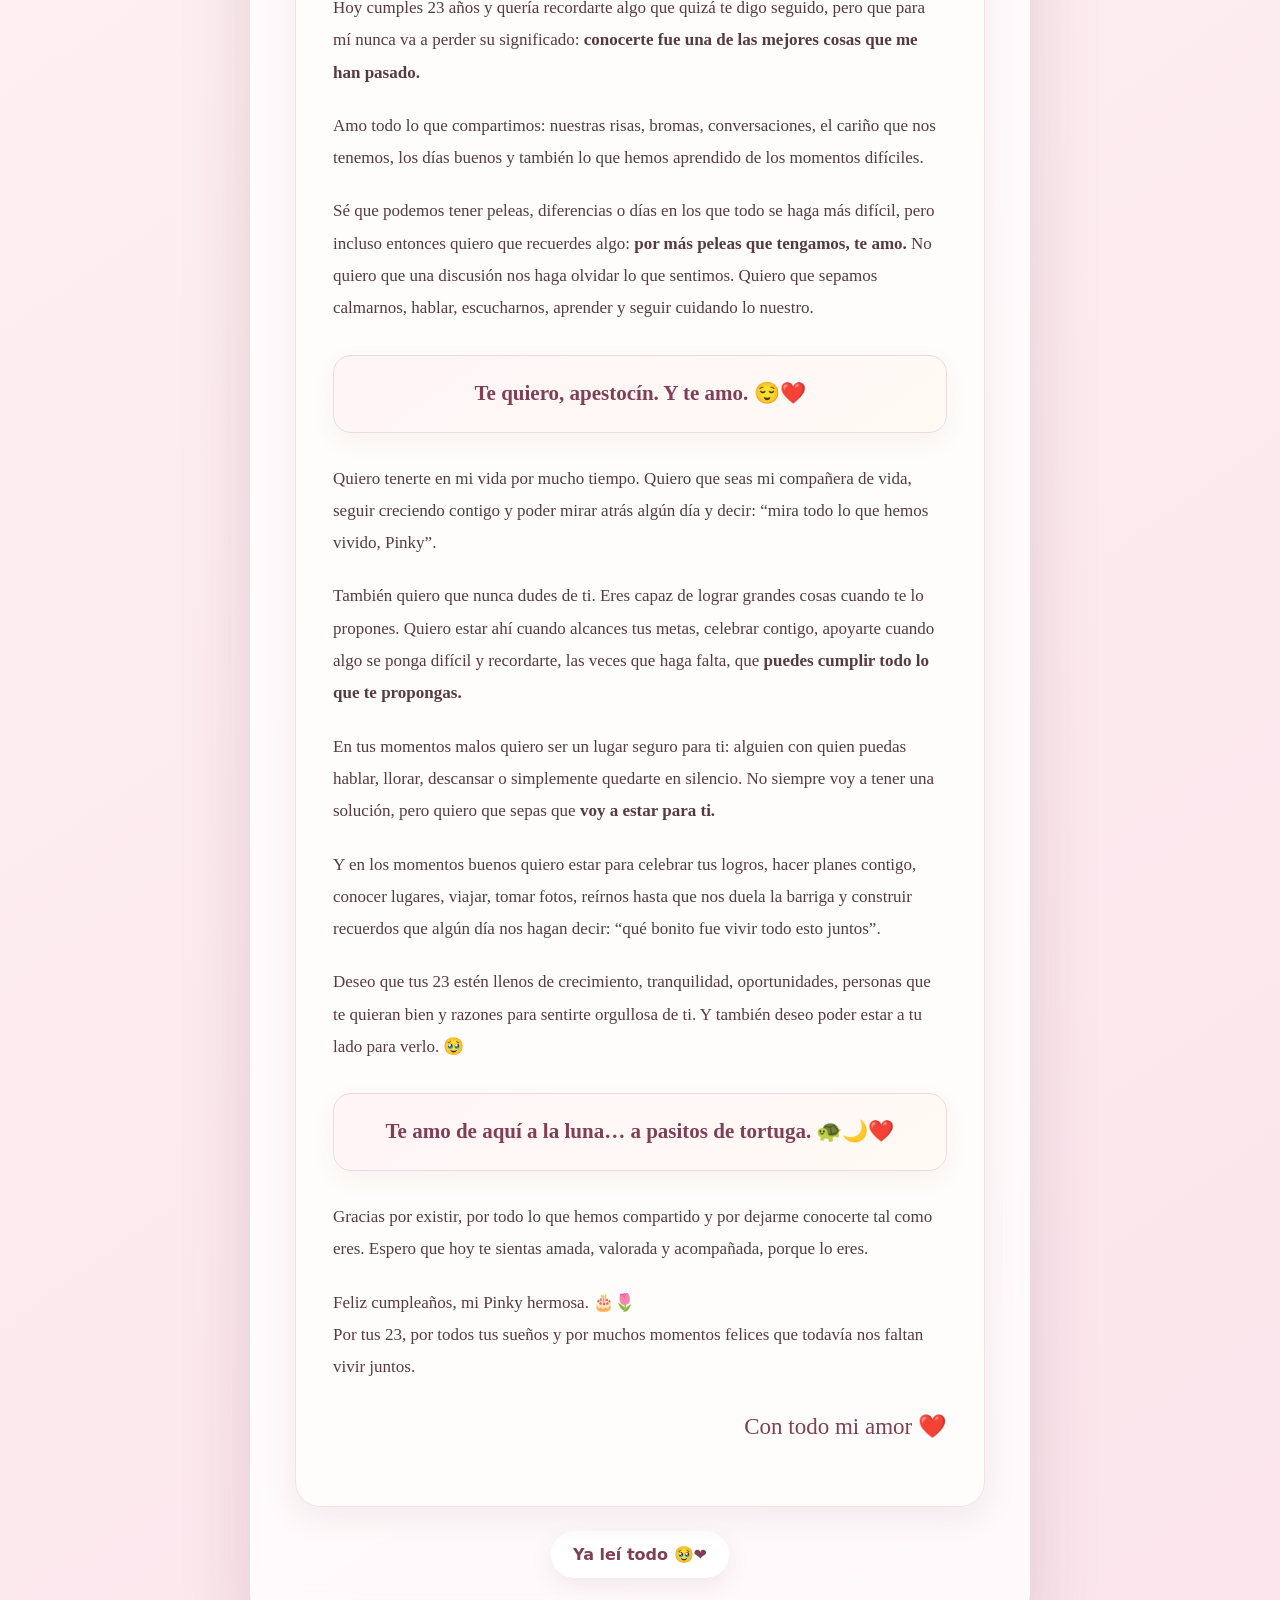
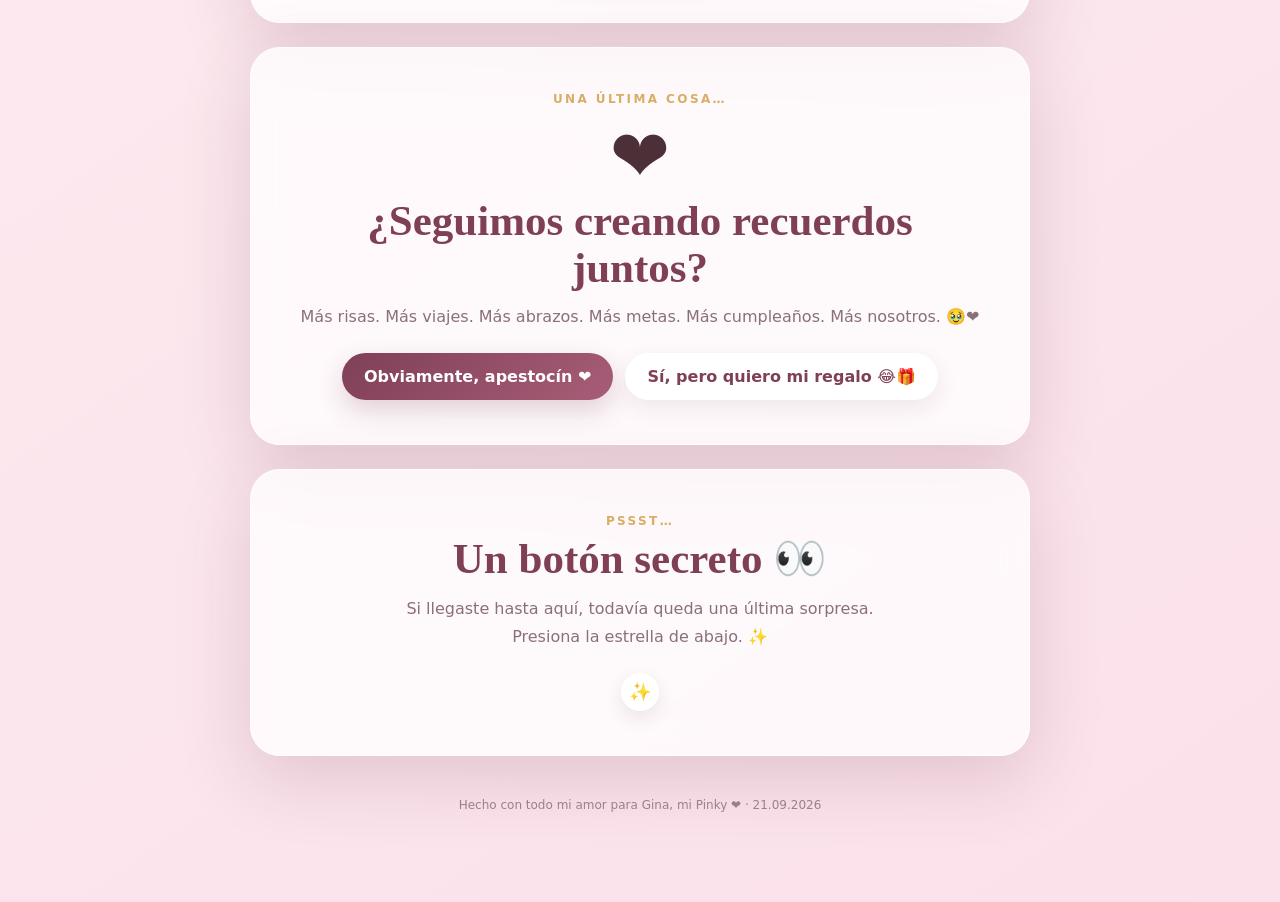
==== commit 3cd7df17: "Mostrar solo números en reloj flotante con brillo animado" ====
--- a/index.html
+++ b/index.html
@@ -599,49 +599,128 @@
 }
 
 
-/* Cuenta regresiva flotante y misteriosa */
-.surprise-dock{position:fixed!important;top:clamp(88px,15vh,140px);right:clamp(12px,2vw,28px);bottom:auto!important;left:auto!important;z-index:105;width:min(306px,calc(100vw - 24px));opacity:1;visibility:visible;pointer-events:auto}
-.surprise-button{isolation:isolate;position:relative;display:flex;flex-direction:column;gap:9px;width:100%;min-height:116px;padding:15px;overflow:hidden;border:2px solid rgba(248,181,213,.98);border-radius:25px;text-align:center;cursor:pointer;color:#7f4057;background:linear-gradient(125deg,#fff,#fff0f6 55%,#ffd6e6);box-shadow:0 16px 42px rgba(116,49,76,.28),0 0 0 4px rgba(255,213,233,.2);animation:surpriseBreath 3.5s ease-in-out infinite;transition:box-shadow .2s ease}
-.surprise-button:hover{filter:brightness(1.035)}
-.surprise-button:focus-visible{outline:3px solid #99516d;outline-offset:3px}
-.surprise-button::after{content:"";pointer-events:none;position:absolute;width:70px;height:150%;top:-25%;left:-100px;transform:rotate(22deg);background:linear-gradient(90deg,transparent,rgba(255,255,255,.72),transparent);animation:surpriseShine 7s ease-in-out infinite}
-@keyframes surpriseShine{0%,66%,100%{left:-100px}83%{left:115%}}
-.surprise-heading,.surprise-clock,.surprise-ready-text{position:relative;z-index:1}
-.surprise-heading{display:flex;align-items:center;justify-content:center;gap:8px;font-size:11px;font-weight:850;letter-spacing:.14em;text-transform:uppercase;color:#994f6e}
-.surprise-spark{display:inline-block;animation:surpriseTwinkle 2.5s ease-in-out infinite}
-.surprise-spark:last-child{animation-delay:1.1s}
-@keyframes surpriseTwinkle{50%{transform:scale(1.3) rotate(20deg);opacity:.55}}
-.surprise-clock{display:grid;grid-template-columns:repeat(4,minmax(0,1fr));gap:5px}
-.surprise-cell{display:flex;flex-direction:column;justify-content:center;align-items:center;gap:3px;min-width:0;padding:8px 2px 7px;border:1px solid #f6dce6;border-radius:12px;background:rgba(255,255,255,.89)}
-.surprise-value{font-size:26px;font-weight:850;line-height:1;font-variant-numeric:tabular-nums;color:#873c61}
-.surprise-unit{font-size:9px;font-weight:700;color:#9d7283}
-.surprise-ready-text{display:none;font-size:17px;font-weight:850;line-height:1.3}
-.surprise-dock.ready .surprise-button{background:linear-gradient(120deg,#fff8fc,#ffb4d2,#ffe2ad);animation:surpriseBreath 2.2s ease-in-out infinite}
-@keyframes surpriseGlow{50%{box-shadow:0 13px 42px rgba(205,91,134,.41),0 0 0 5px rgba(255,220,233,.5)}}
-.surprise-dock.ready .surprise-heading{font-size:14px;letter-spacing:.08em}
+/* Reloj sorpresa: únicamente cifras, anclado al viewport */
+.surprise-dock{
+  position:fixed!important;
+  top:clamp(86px,15vh,136px);
+  right:clamp(12px,2vw,28px);
+  bottom:auto!important;
+  left:auto!important;
+  width:min(310px,calc(100vw - 24px));
+  z-index:105;
+  pointer-events:auto;
+  visibility:visible;
+  opacity:1;
+}
+.surprise-button{
+  isolation:isolate;
+  display:block;
+  position:relative;
+  width:100%;
+  min-height:88px;
+  padding:13px 13px;
+  overflow:hidden;
+  cursor:pointer;
+  border:2px solid rgba(245,169,207,.93);
+  border-radius:23px;
+  background:linear-gradient(122deg,#fffafc,#ffe1ed 56%,#f6bbd4);
+  box-shadow:0 13px 34px rgba(123,46,84,.27),0 0 0 4px rgba(255,218,233,.21);
+  animation:surpriseAura 3.4s ease-in-out infinite;
+}
+.surprise-button:hover{filter:brightness(1.045)}
+.surprise-button:focus-visible{outline:3px solid #a8537b;outline-offset:4px}
+.surprise-button::before{
+  content:"";position:absolute;inset:-12px;z-index:0;pointer-events:none;
+  background:radial-gradient(circle at 13% 15%,rgba(255,255,255,.9) 0 3px,transparent 4px),
+    radial-gradient(circle at 91% 84%,rgba(204,83,130,.30) 0 3px,transparent 5px);
+}
+.surprise-button::after{
+  content:"";position:absolute;top:-25%;left:-110px;width:69px;height:160%;
+  transform:rotate(20deg);pointer-events:none;
+  background:linear-gradient(90deg,transparent,rgba(255,255,255,.85),transparent);
+  animation:surpriseShine 6.5s ease-in-out infinite;
+}
+@keyframes surpriseAura{
+  0%,100%{box-shadow:0 13px 34px rgba(123,46,84,.27),0 0 0 4px rgba(255,218,233,.21)}
+  50%{box-shadow:0 15px 43px rgba(179,70,119,.42),0 0 0 8px rgba(255,218,233,.34)}
+}
+@keyframes surpriseShine{0%,65%,100%{left:-110px}82%{left:115%}}
+.surprise-clock{
+  display:grid;
+  grid-template-columns:repeat(4,minmax(0,1fr));
+  gap:7px;
+  position:relative;z-index:1;
+}
+.surprise-cell{
+  display:grid;place-items:center;min-width:0;
+  min-height:58px;padding:8px 3px;
+  border:1px solid rgba(242,192,213,.95);
+  border-radius:13px;
+  background:linear-gradient(145deg,rgba(255,255,255,.98),rgba(255,248,251,.89));
+  box-shadow:inset 0 1px 0 white,0 5px 13px rgba(139,59,89,.11);
+}
+.surprise-value{
+  color:#8f355e;font-family:ui-monospace,SFMono-Regular,Consolas,"Liberation Mono",monospace;
+  font-size:clamp(23px,2.2vw,29px);
+  font-weight:850;letter-spacing:-.045em;line-height:1;
+  font-variant-numeric:tabular-nums;
+  text-shadow:0 1px 0 rgba(255,255,255,.85);
+}
+.surprise-cell:last-child .surprise-value{animation:surpriseDigits 1.1s ease-in-out infinite}
+@keyframes surpriseDigits{50%{color:#c75c8c;text-shadow:0 0 12px rgba(242,144,186,.45)}}
+.surprise-heading{display:none}
+.surprise-ready-text{display:none;position:relative;z-index:1;font-size:17px;font-weight:850;color:#77334e;text-align:center}
+.surprise-dock.ready .surprise-button{
+  min-height:101px;
+  background:linear-gradient(115deg,#fff8fb,#ffb9d4,#ffe1ad);
+  animation:surpriseAura 1.9s ease-in-out infinite;
+}
 .surprise-dock.ready .surprise-clock{display:none}
+.surprise-dock.ready .surprise-heading{
+  display:flex;position:relative;z-index:1;
+  justify-content:center;align-items:center;
+  color:#7f4057;font-size:18px;font-weight:850;
+  margin:3px 0 10px;
+}
+.surprise-dock.ready .surprise-heading .surprise-spark{display:none}
 .surprise-dock.ready .surprise-ready-text{display:block}
-.surprise-button.tap-spark{animation:surpriseTap .45s ease-out}
-@keyframes surpriseTap{50%{transform:scale(1.045);filter:brightness(1.07)}}
-@media(max-width:520px){.surprise-dock{top:calc(77px + env(safe-area-inset-top));right:calc(11px + env(safe-area-inset-right));bottom:auto!important;width:min(267px,calc(100vw - 22px))}.surprise-button{min-height:105px;padding:12px;border-radius:21px}.surprise-value{font-size:22px}.surprise-cell{padding:7px 2px 6px}.app{padding-bottom:76px}.gate{padding-bottom:76px}}
-@keyframes surpriseBreath{0%,100%{box-shadow:0 16px 42px rgba(116,49,76,.28),0 0 0 4px rgba(255,213,233,.2)}50%{box-shadow:0 18px 47px rgba(171,67,113,.39),0 0 0 7px rgba(255,213,233,.35)}}
-@media(max-width:340px){.surprise-dock{top:calc(68px + env(safe-area-inset-top));right:10px;width:min(235px,calc(100vw - 20px))}.surprise-button{min-height:94px;padding:9px 10px;gap:6px}.surprise-value{font-size:20px}}
-@media(prefers-reduced-motion:reduce){.surprise-button{transition:none}.surprise-button,.surprise-button::after,.surprise-spark,.surprise-dock.ready .surprise-button,.surprise-button.tap-spark{animation:none}}
+.surprise-button.tap-spark{filter:brightness(1.11) saturate(1.15)}
+@media(max-width:520px){
+  .surprise-dock{
+    top:calc(78px + env(safe-area-inset-top));
+    right:calc(11px + env(safe-area-inset-right));
+    bottom:auto!important;
+    width:min(271px,calc(100vw - 22px));
+  }
+  .surprise-button{min-height:80px;padding:11px;border-radius:20px}
+  .surprise-clock{gap:5px}
+  .surprise-cell{min-height:54px;padding:7px 2px;border-radius:11px}
+  .surprise-value{font-size:23px}
+}
+@media(max-width:340px){
+  .surprise-dock{top:calc(68px + env(safe-area-inset-top));right:10px;width:min(231px,calc(100vw - 20px))}
+  .surprise-button{padding:9px;min-height:72px}
+  .surprise-cell{min-height:49px}
+  .surprise-value{font-size:20px}
+}
+@media(prefers-reduced-motion:reduce){
+  .surprise-button,.surprise-button::after,.surprise-cell:last-child .surprise-value,.surprise-dock.ready .surprise-button{animation:none}
+}
 
 </style>
 </head>
 
 <body>
 
-<!-- Cuenta regresiva sin pistas sobre la sorpresa -->
-<aside class="surprise-dock" id="surpriseDock" aria-label="Cuenta regresiva">
-  <button class="surprise-button" id="surpriseButton" type="button" aria-label="Cuenta regresiva">
-    <span class="surprise-heading"><span class="surprise-spark" aria-hidden="true">✦</span><span id="surpriseTitle">Cuenta regresiva</span><span class="surprise-spark" aria-hidden="true">✦</span></span>
+<!-- Reloj flotante sin títulos ni pistas visibles -->
+<aside class="surprise-dock" id="surpriseDock" aria-label="Tiempo para una sorpresa">
+  <button class="surprise-button" id="surpriseButton" type="button" aria-label="Cuenta regresiva para una sorpresa">
+    <span class="surprise-heading" aria-hidden="true"><span class="surprise-spark"></span><span id="surpriseTitle"></span><span class="surprise-spark"></span></span>
     <span class="surprise-clock" role="timer" aria-live="off">
-      <span class="surprise-cell"><strong class="surprise-value" id="surpriseDays">00</strong><small class="surprise-unit">días</small></span>
-      <span class="surprise-cell"><strong class="surprise-value" id="surpriseHours">00</strong><small class="surprise-unit">horas</small></span>
-      <span class="surprise-cell"><strong class="surprise-value" id="surpriseMinutes">00</strong><small class="surprise-unit">min</small></span>
-      <span class="surprise-cell"><strong class="surprise-value" id="surpriseSeconds">00</strong><small class="surprise-unit">seg</small></span>
+      <span class="surprise-cell"><strong class="surprise-value" id="surpriseDays">00</strong></span>
+      <span class="surprise-cell"><strong class="surprise-value" id="surpriseHours">00</strong></span>
+      <span class="surprise-cell"><strong class="surprise-value" id="surpriseMinutes">00</strong></span>
+      <span class="surprise-cell"><strong class="surprise-value" id="surpriseSeconds">00</strong></span>
     </span>
     <span class="surprise-ready-text">🎁 Abrir sorpresa ✨</span>
   </button>
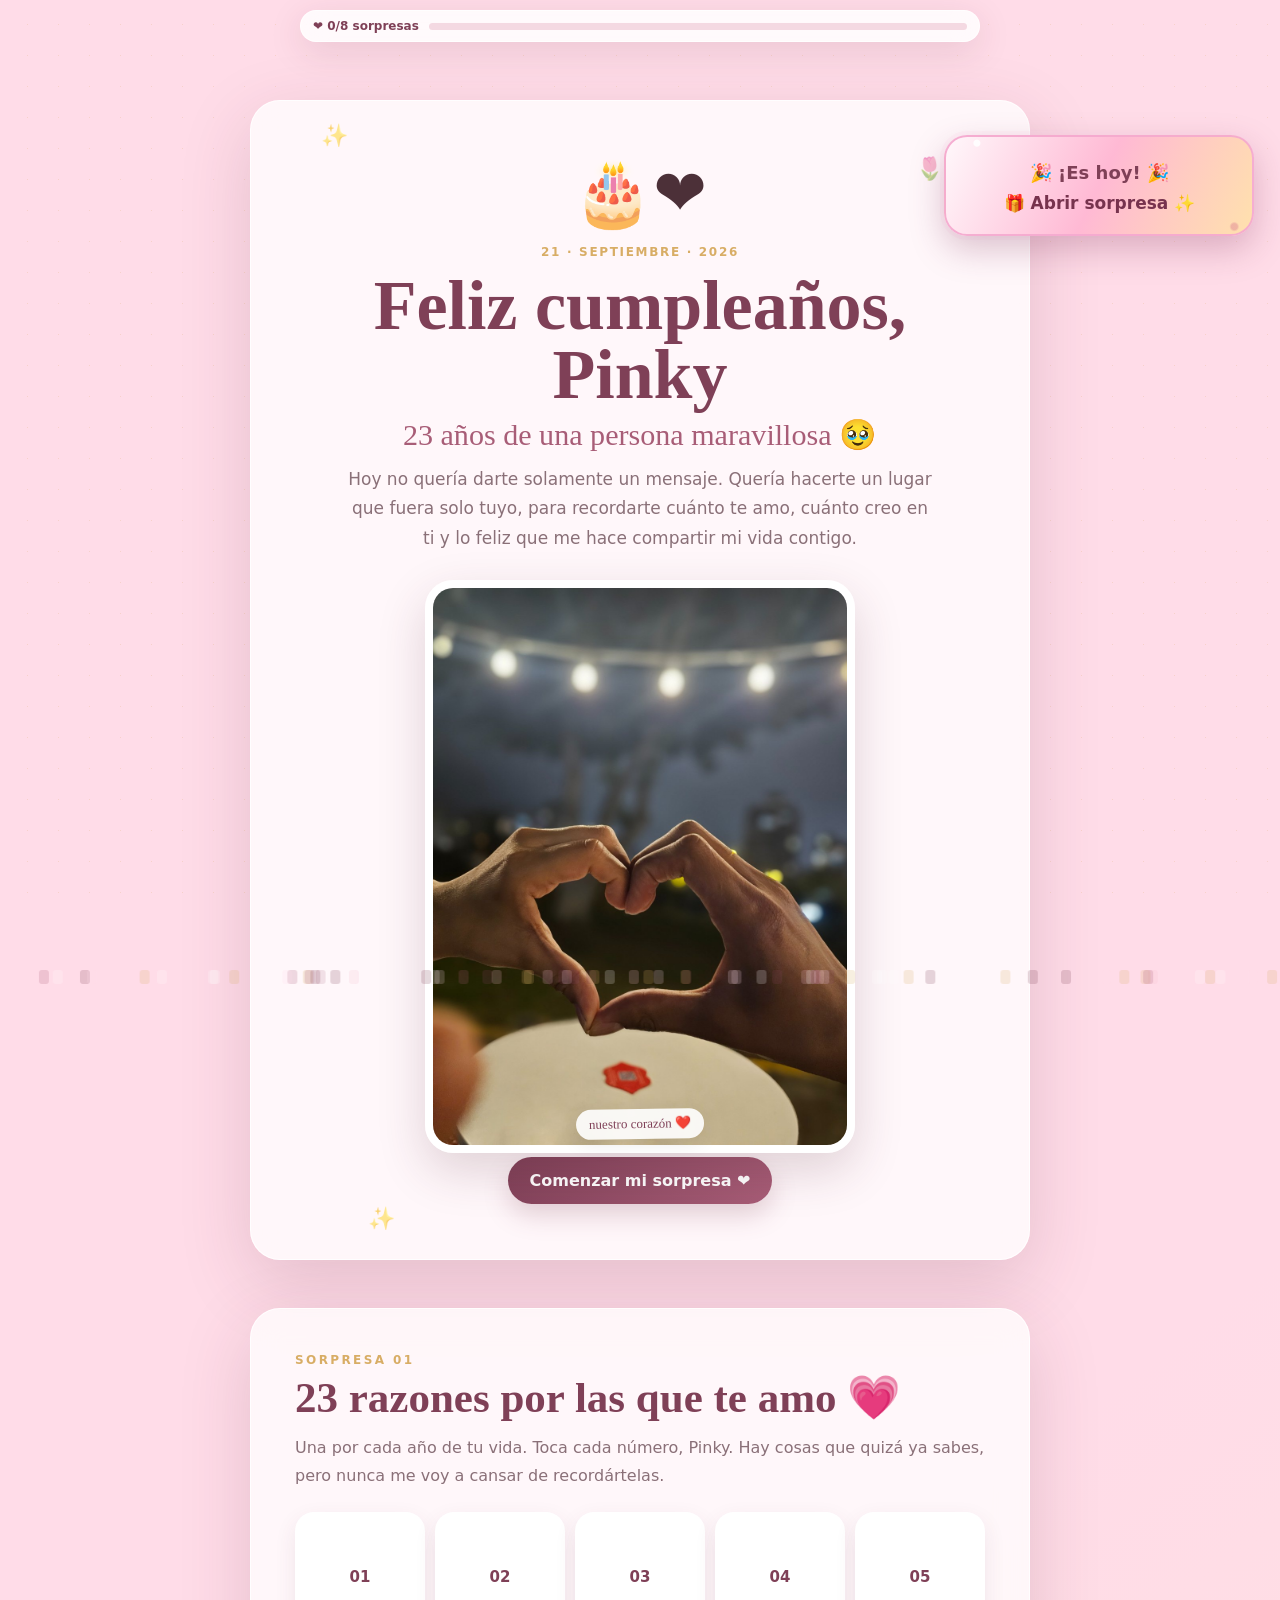
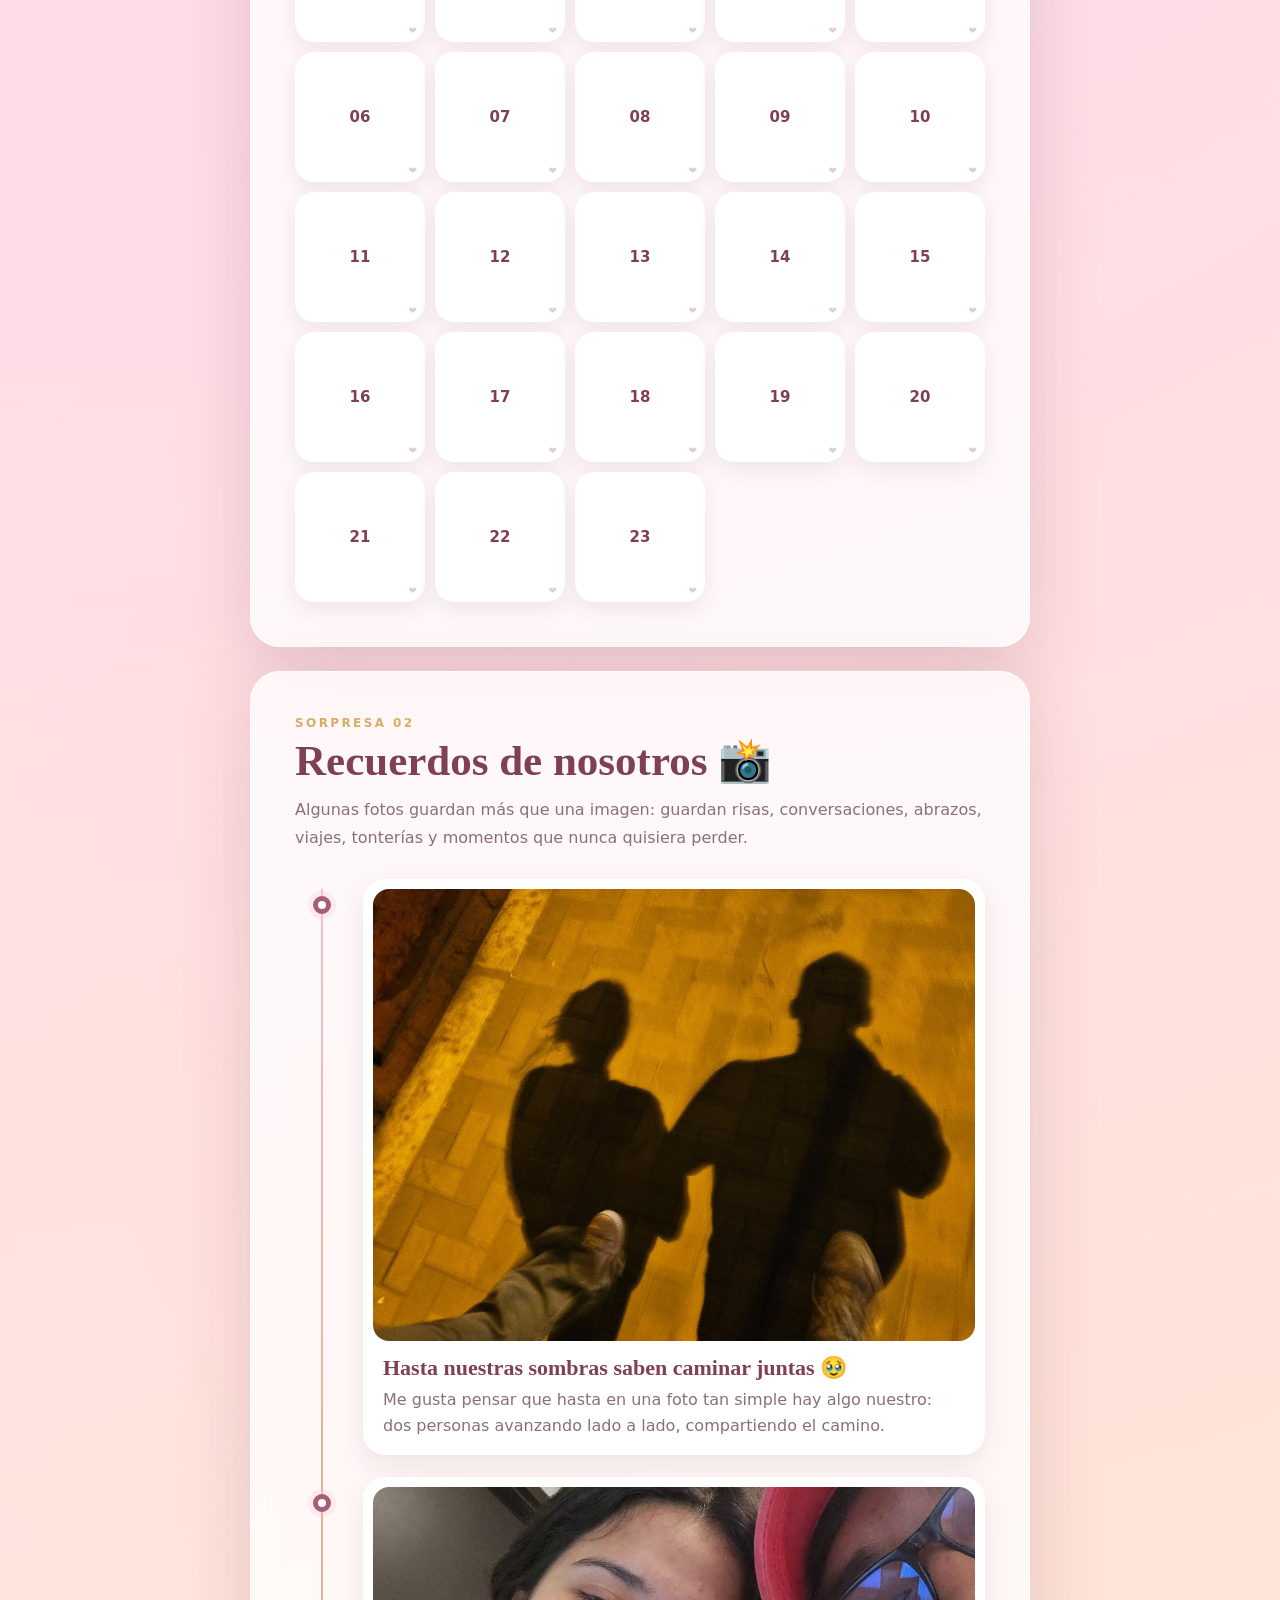
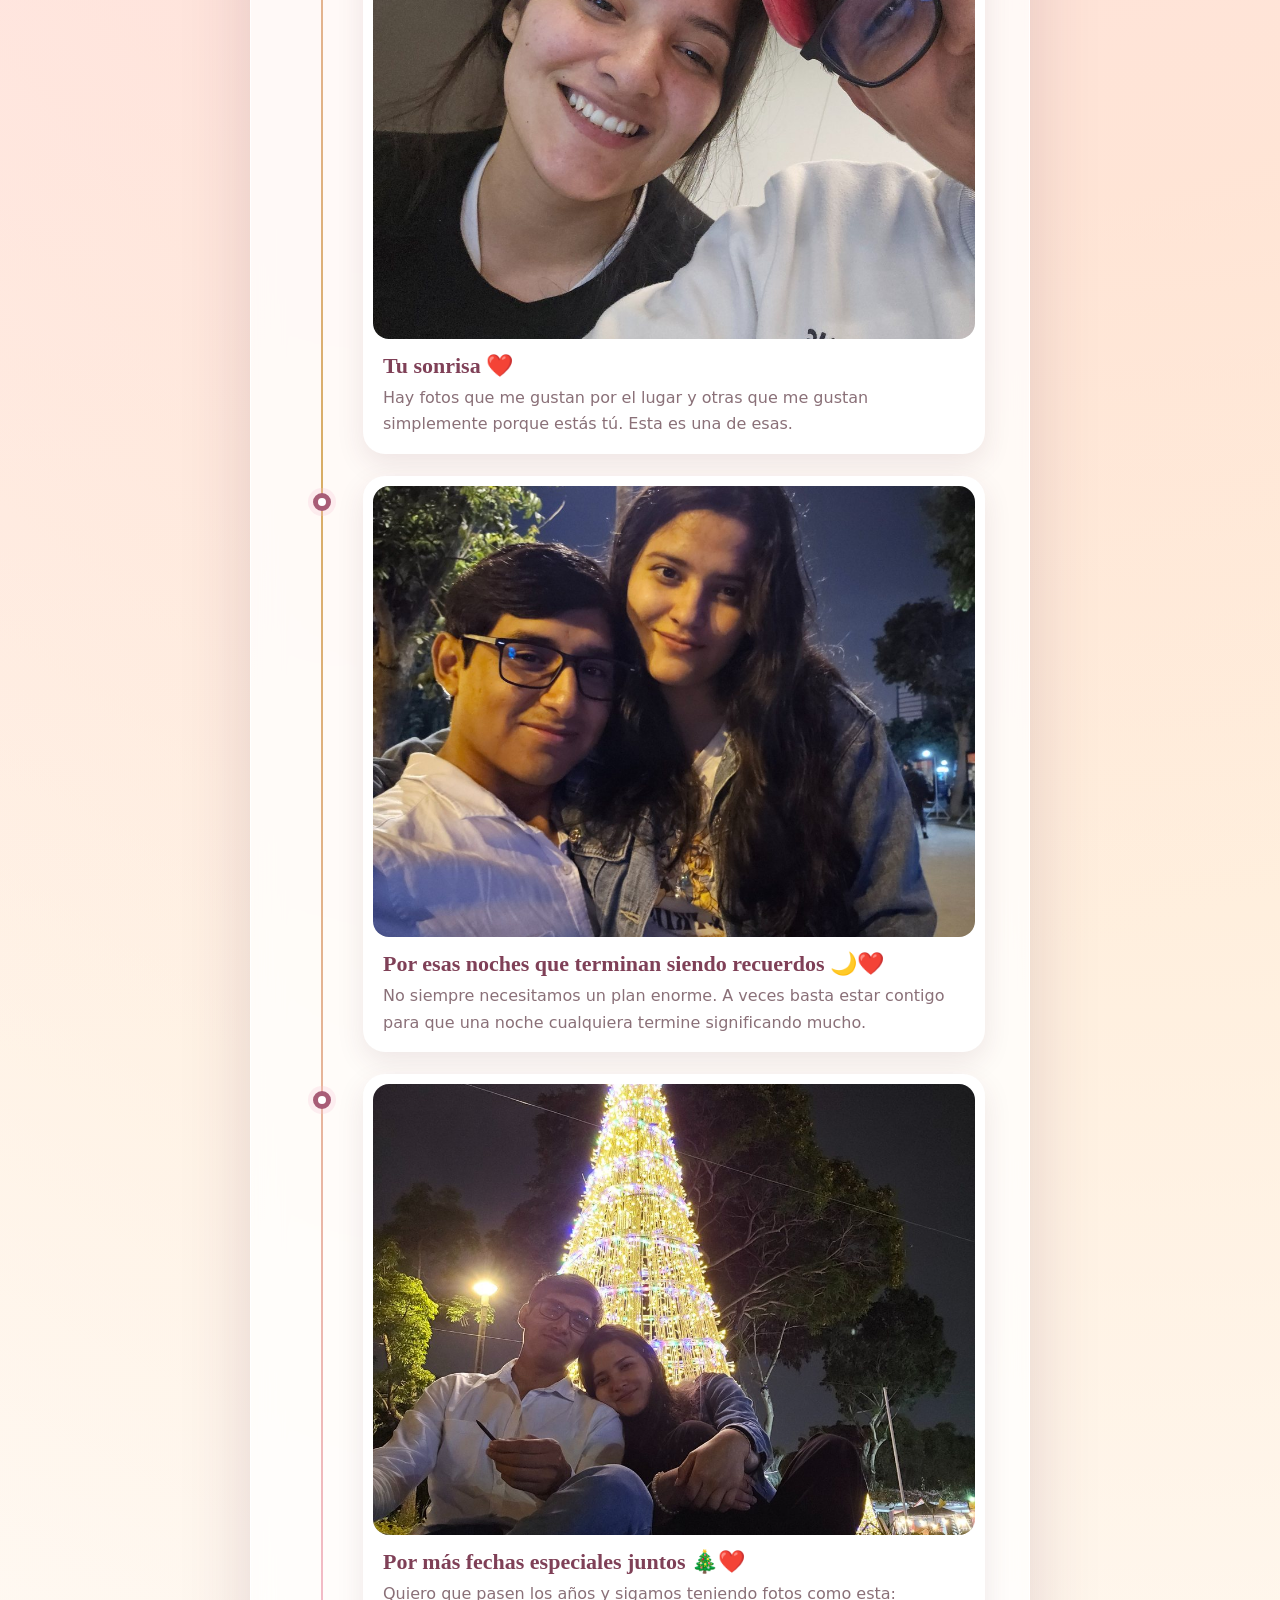
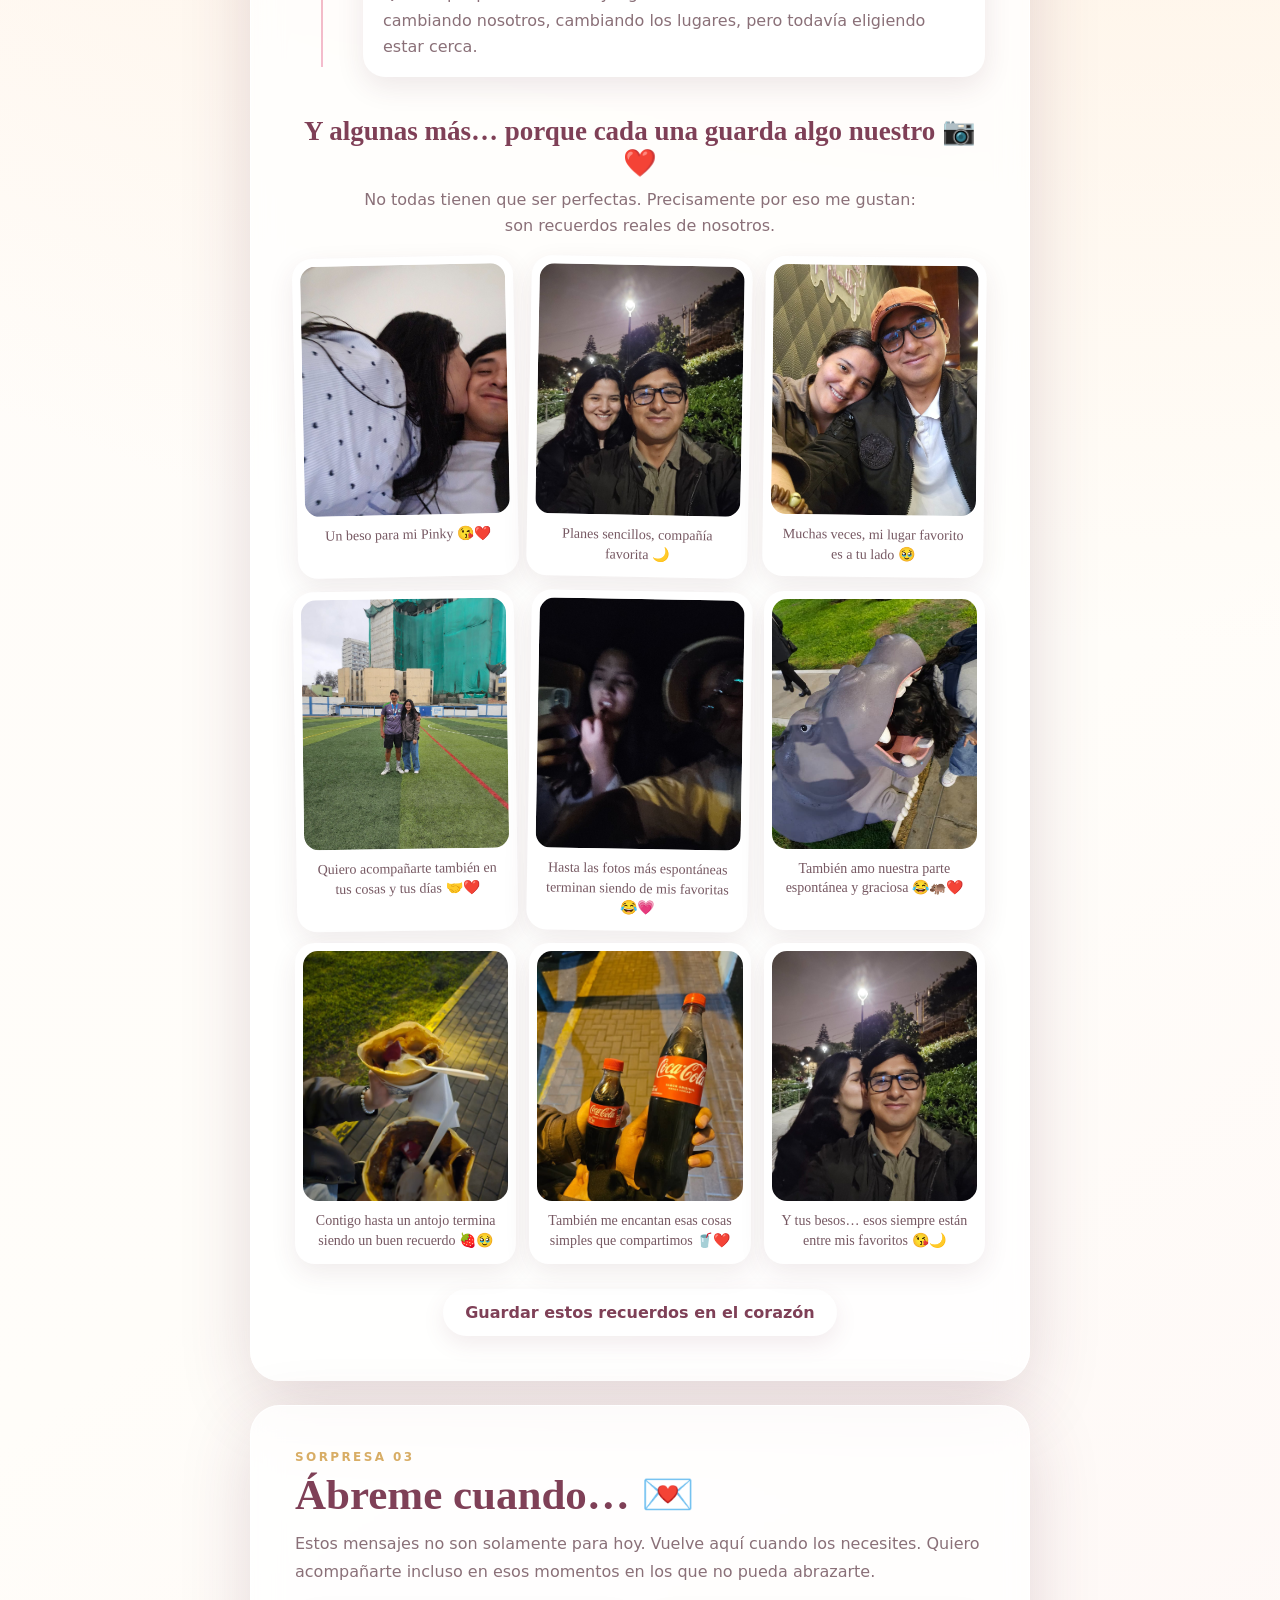
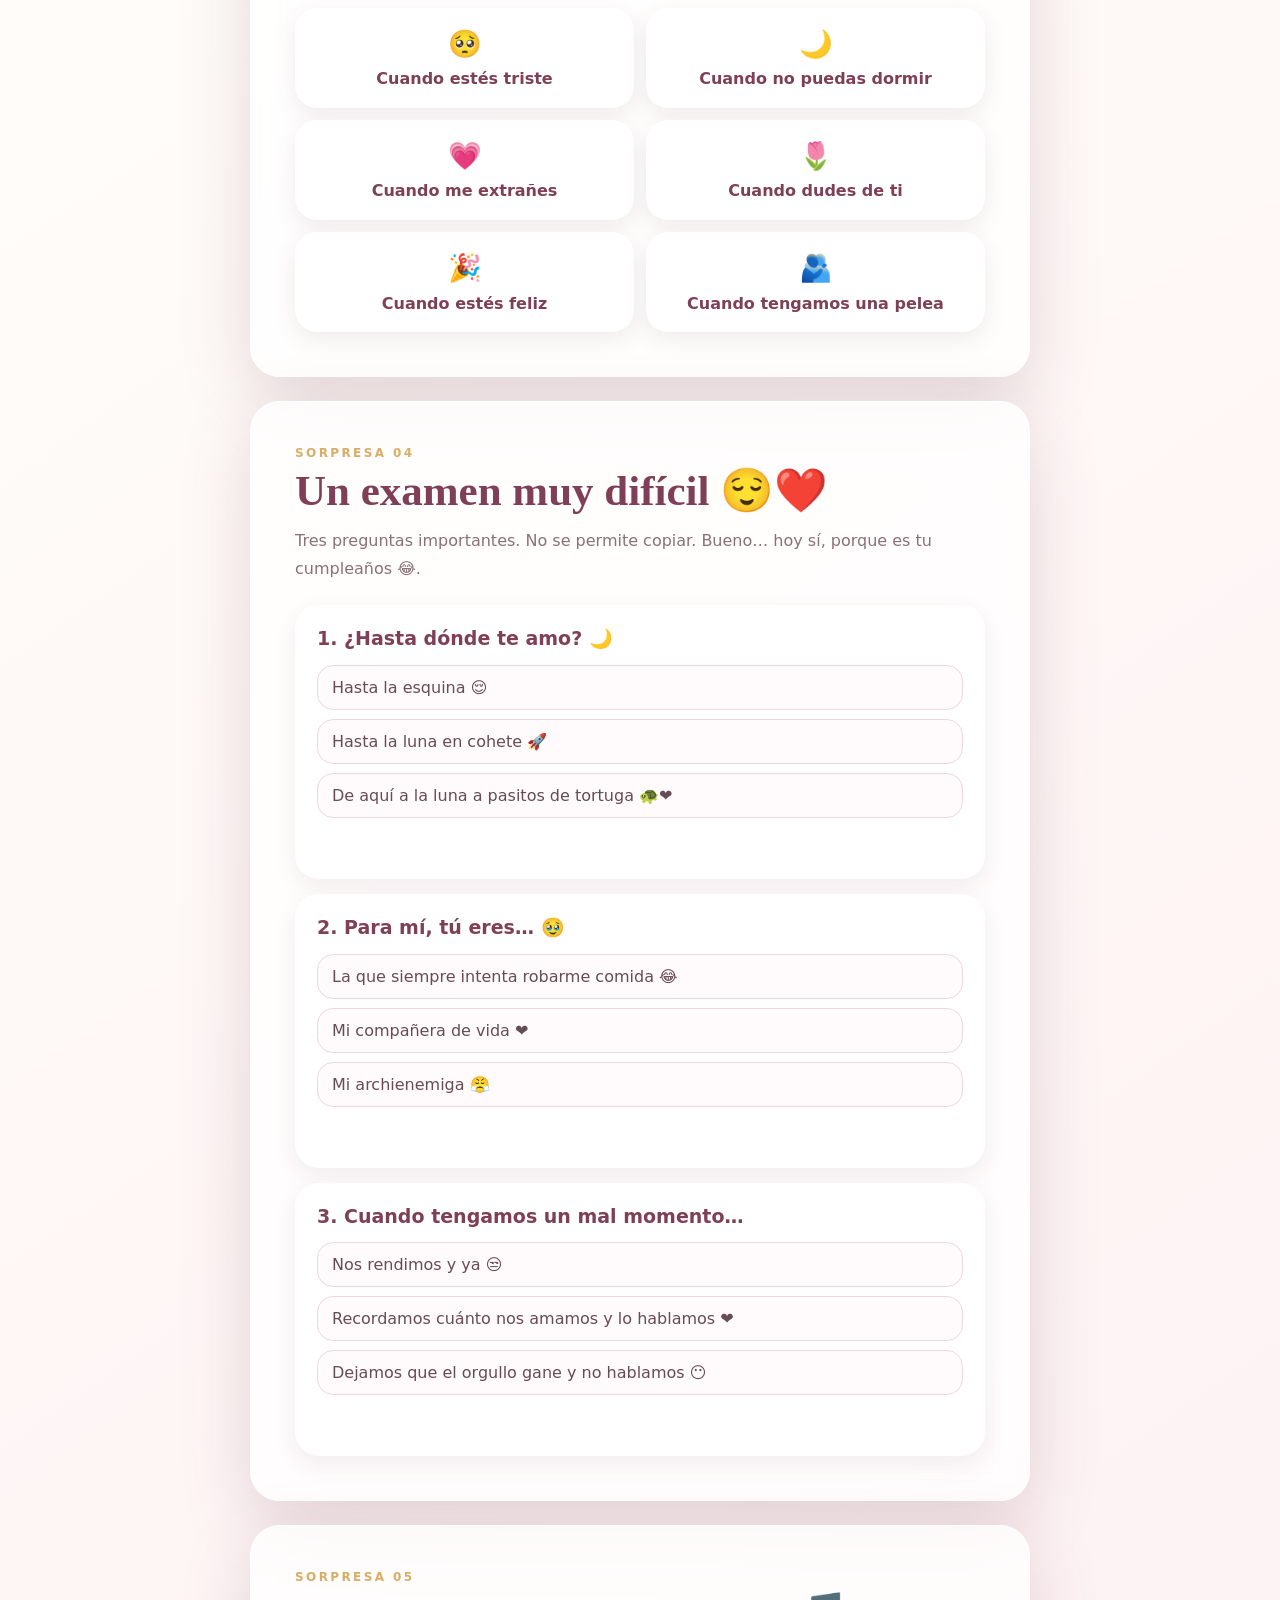
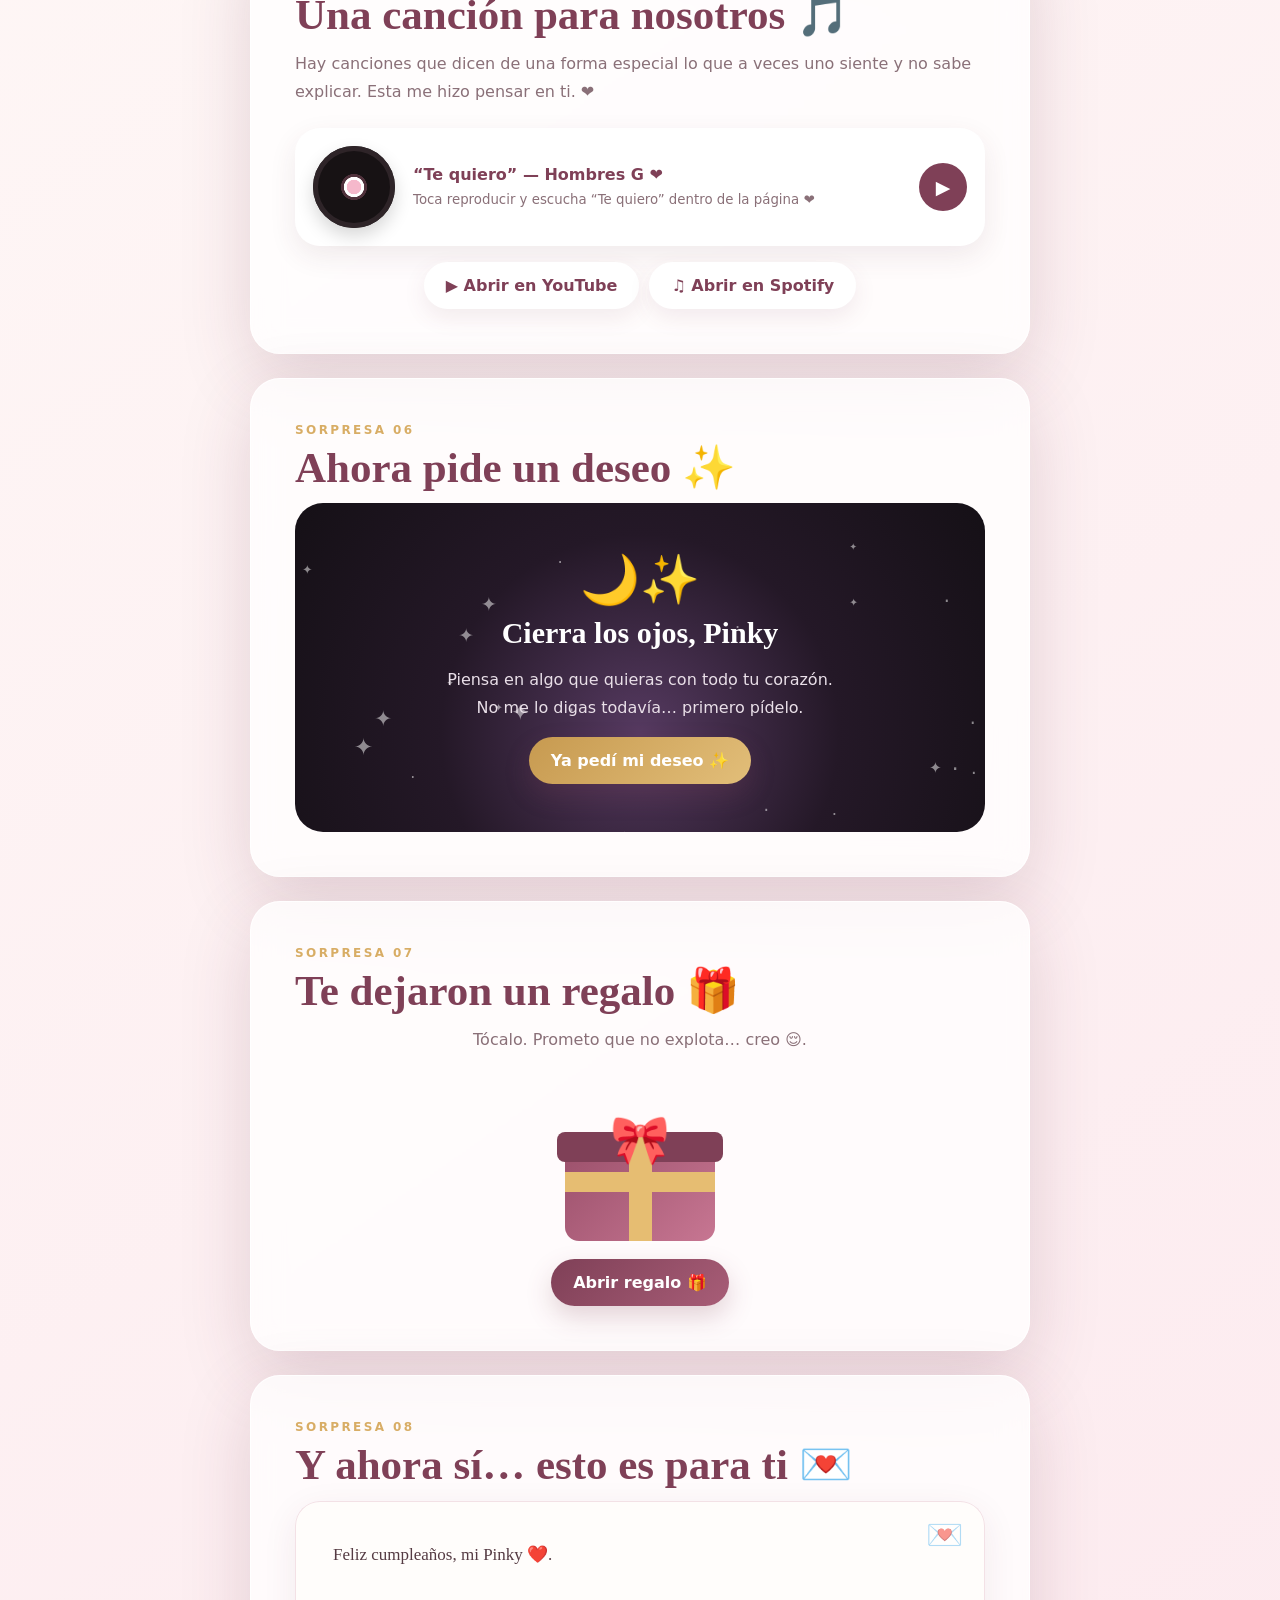
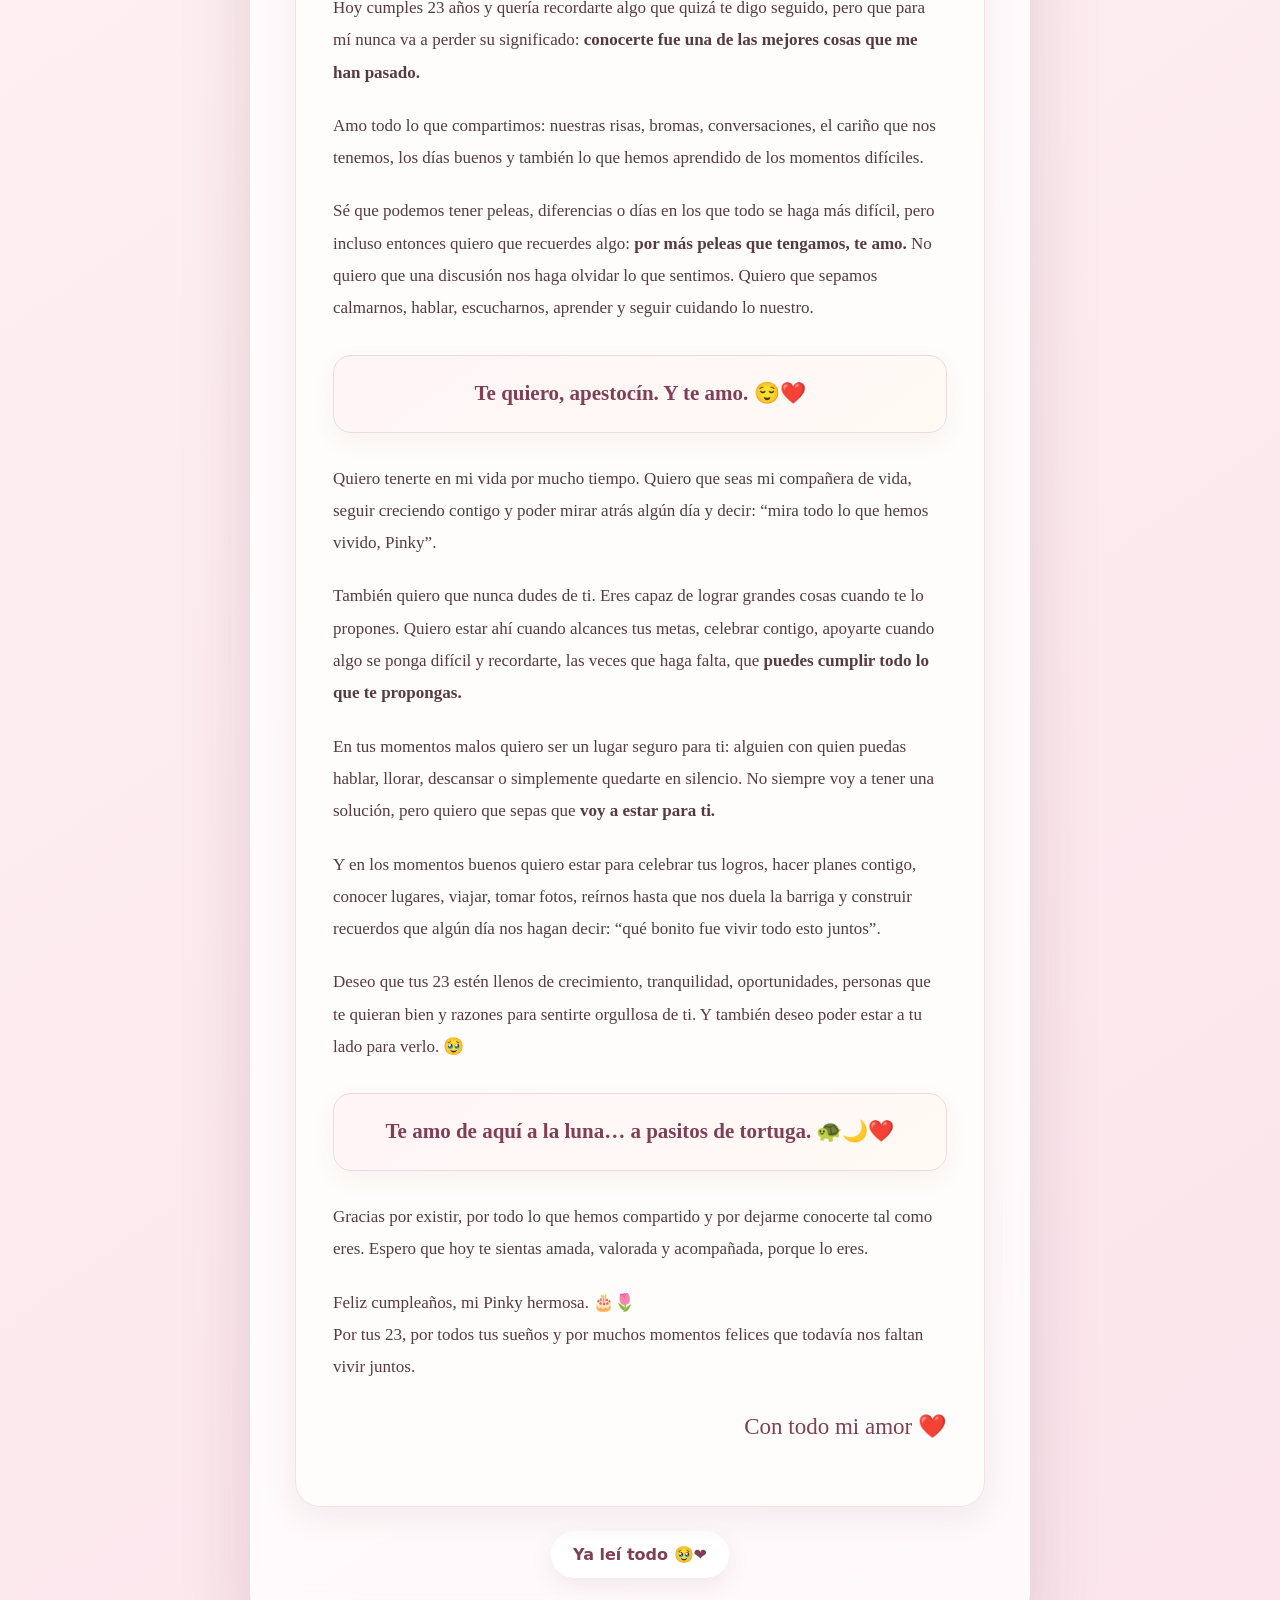
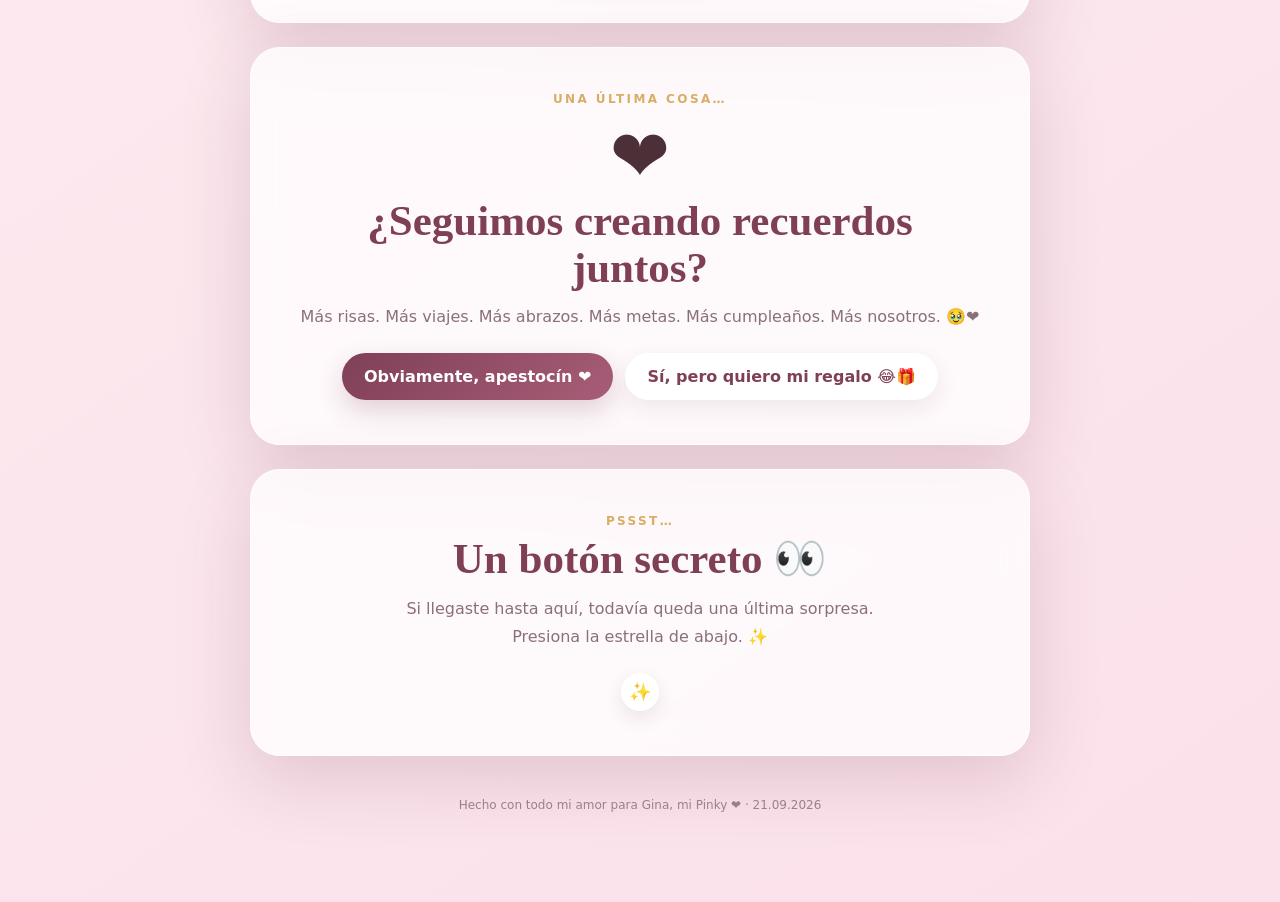
==== commit 2c870d6c: "Mostrar etiquetas días, horas, minutos y segundos bajo el contador flotante" ====
--- a/index.html
+++ b/index.html
@@ -652,13 +652,14 @@
   position:relative;z-index:1;
 }
 .surprise-cell{
-  display:grid;place-items:center;min-width:0;
-  min-height:58px;padding:8px 3px;
+  display:flex;flex-direction:column;align-items:center;justify-content:center;gap:5px;min-width:0;
+  min-height:71px;padding:8px 2px;
   border:1px solid rgba(242,192,213,.95);
   border-radius:13px;
   background:linear-gradient(145deg,rgba(255,255,255,.98),rgba(255,248,251,.89));
   box-shadow:inset 0 1px 0 white,0 5px 13px rgba(139,59,89,.11);
 }
+.surprise-unit{font-size:10px;font-weight:750;line-height:1.15;color:#9e6880;white-space:nowrap}
 .surprise-value{
   color:#8f355e;font-family:ui-monospace,SFMono-Regular,Consolas,"Liberation Mono",monospace;
   font-size:clamp(23px,2.2vw,29px);
@@ -694,13 +695,13 @@
   }
   .surprise-button{min-height:80px;padding:11px;border-radius:20px}
   .surprise-clock{gap:5px}
-  .surprise-cell{min-height:54px;padding:7px 2px;border-radius:11px}
+  .surprise-cell{min-height:67px;padding:7px 2px;border-radius:11px}
   .surprise-value{font-size:23px}
 }
 @media(max-width:340px){
   .surprise-dock{top:calc(68px + env(safe-area-inset-top));right:10px;width:min(231px,calc(100vw - 20px))}
   .surprise-button{padding:9px;min-height:72px}
-  .surprise-cell{min-height:49px}
+  .surprise-cell{min-height:62px}
   .surprise-value{font-size:20px}
 }
 @media(prefers-reduced-motion:reduce){
@@ -717,10 +718,10 @@
   <button class="surprise-button" id="surpriseButton" type="button" aria-label="Cuenta regresiva para una sorpresa">
     <span class="surprise-heading" aria-hidden="true"><span class="surprise-spark"></span><span id="surpriseTitle"></span><span class="surprise-spark"></span></span>
     <span class="surprise-clock" role="timer" aria-live="off">
-      <span class="surprise-cell"><strong class="surprise-value" id="surpriseDays">00</strong></span>
-      <span class="surprise-cell"><strong class="surprise-value" id="surpriseHours">00</strong></span>
-      <span class="surprise-cell"><strong class="surprise-value" id="surpriseMinutes">00</strong></span>
-      <span class="surprise-cell"><strong class="surprise-value" id="surpriseSeconds">00</strong></span>
+      <span class="surprise-cell"><strong class="surprise-value" id="surpriseDays">00</strong><small class="surprise-unit">días</small></span>
+      <span class="surprise-cell"><strong class="surprise-value" id="surpriseHours">00</strong><small class="surprise-unit">horas</small></span>
+      <span class="surprise-cell"><strong class="surprise-value" id="surpriseMinutes">00</strong><small class="surprise-unit">minutos</small></span>
+      <span class="surprise-cell"><strong class="surprise-value" id="surpriseSeconds">00</strong><small class="surprise-unit">segundos</small></span>
     </span>
     <span class="surprise-ready-text">🎁 Abrir sorpresa ✨</span>
   </button>
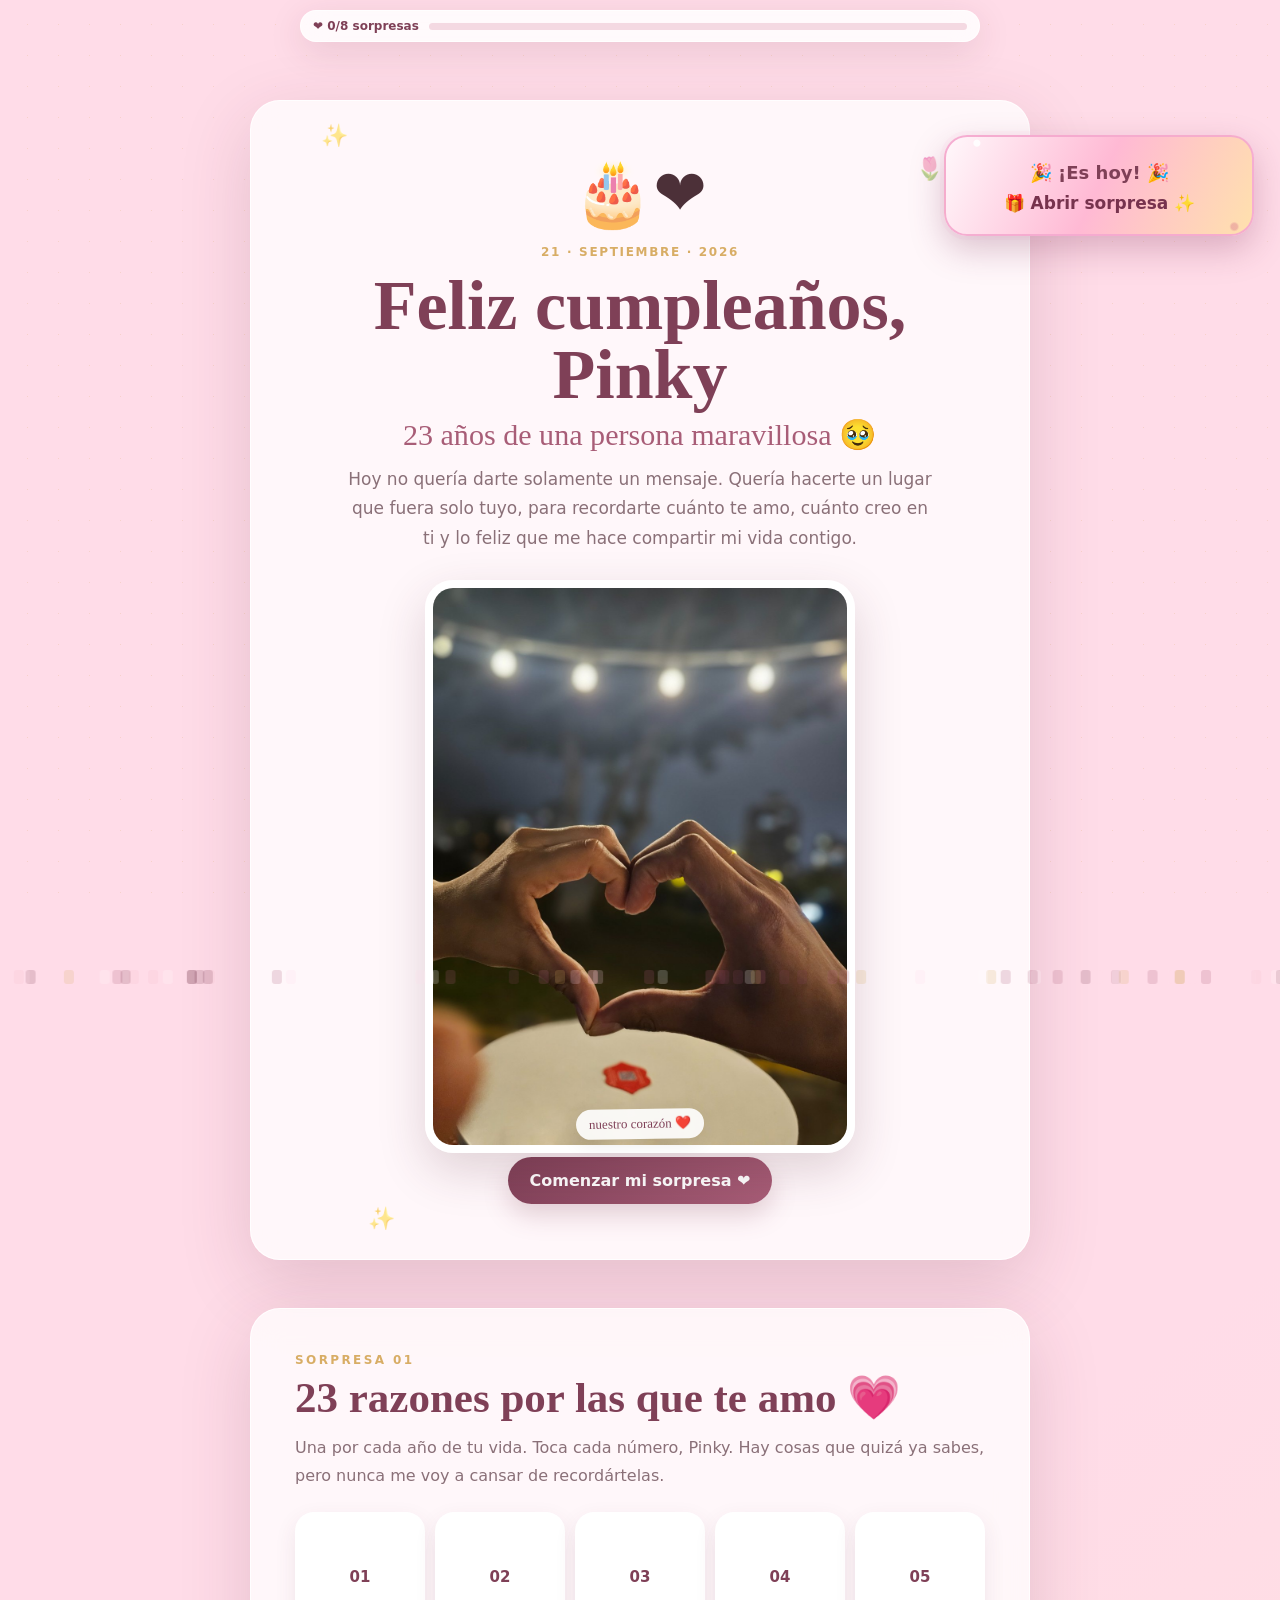
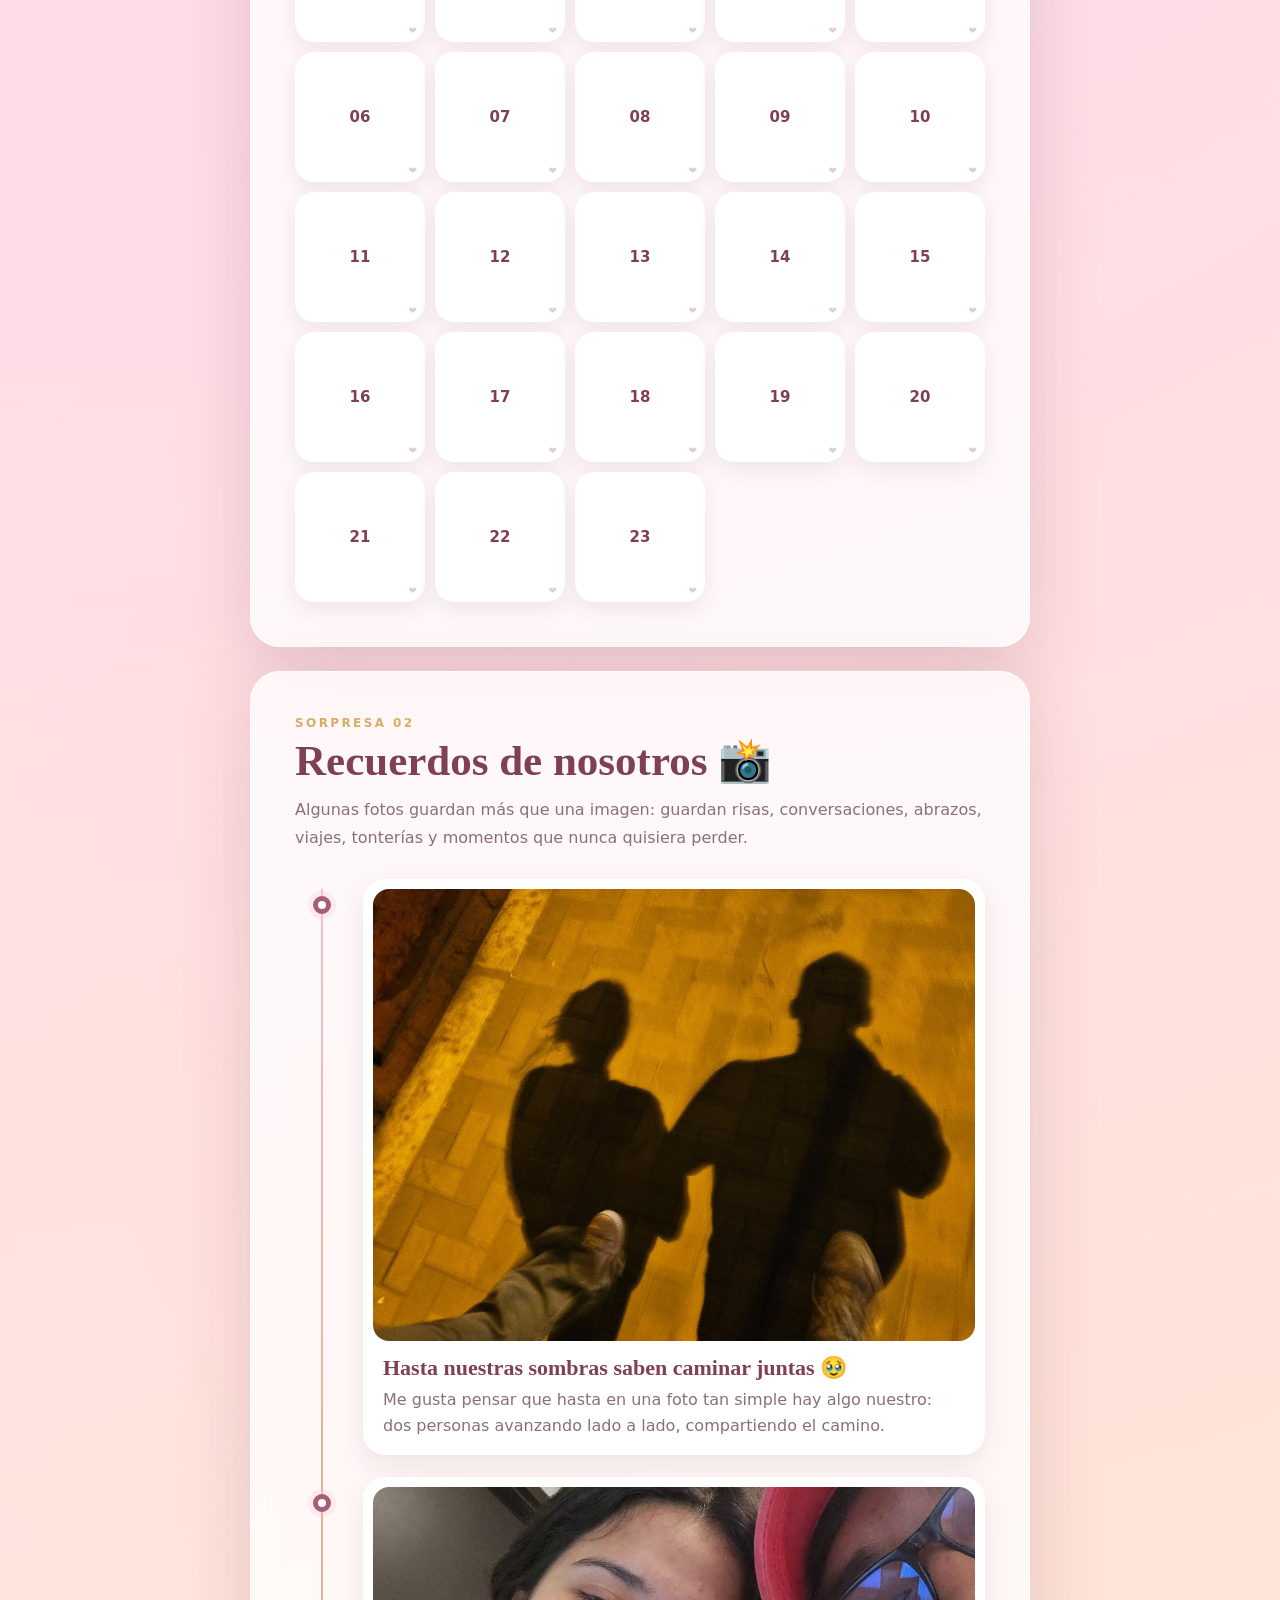
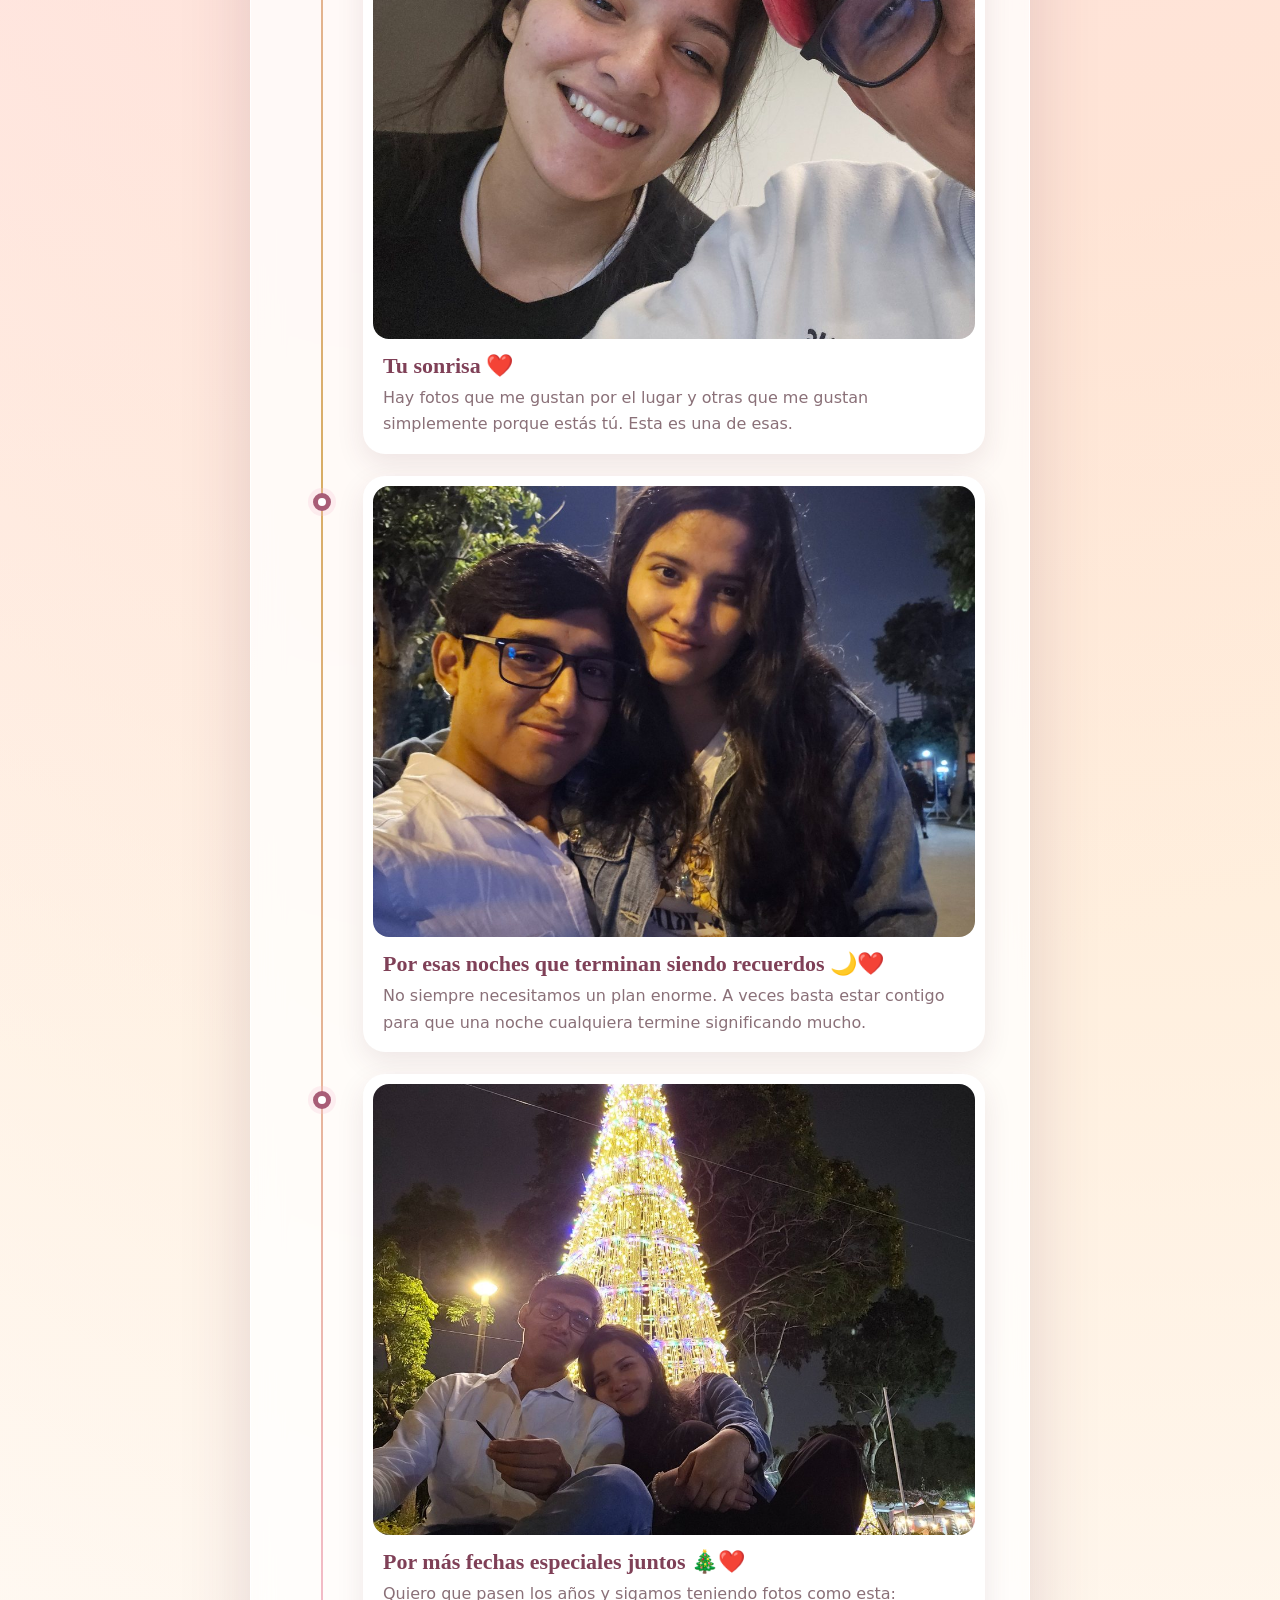
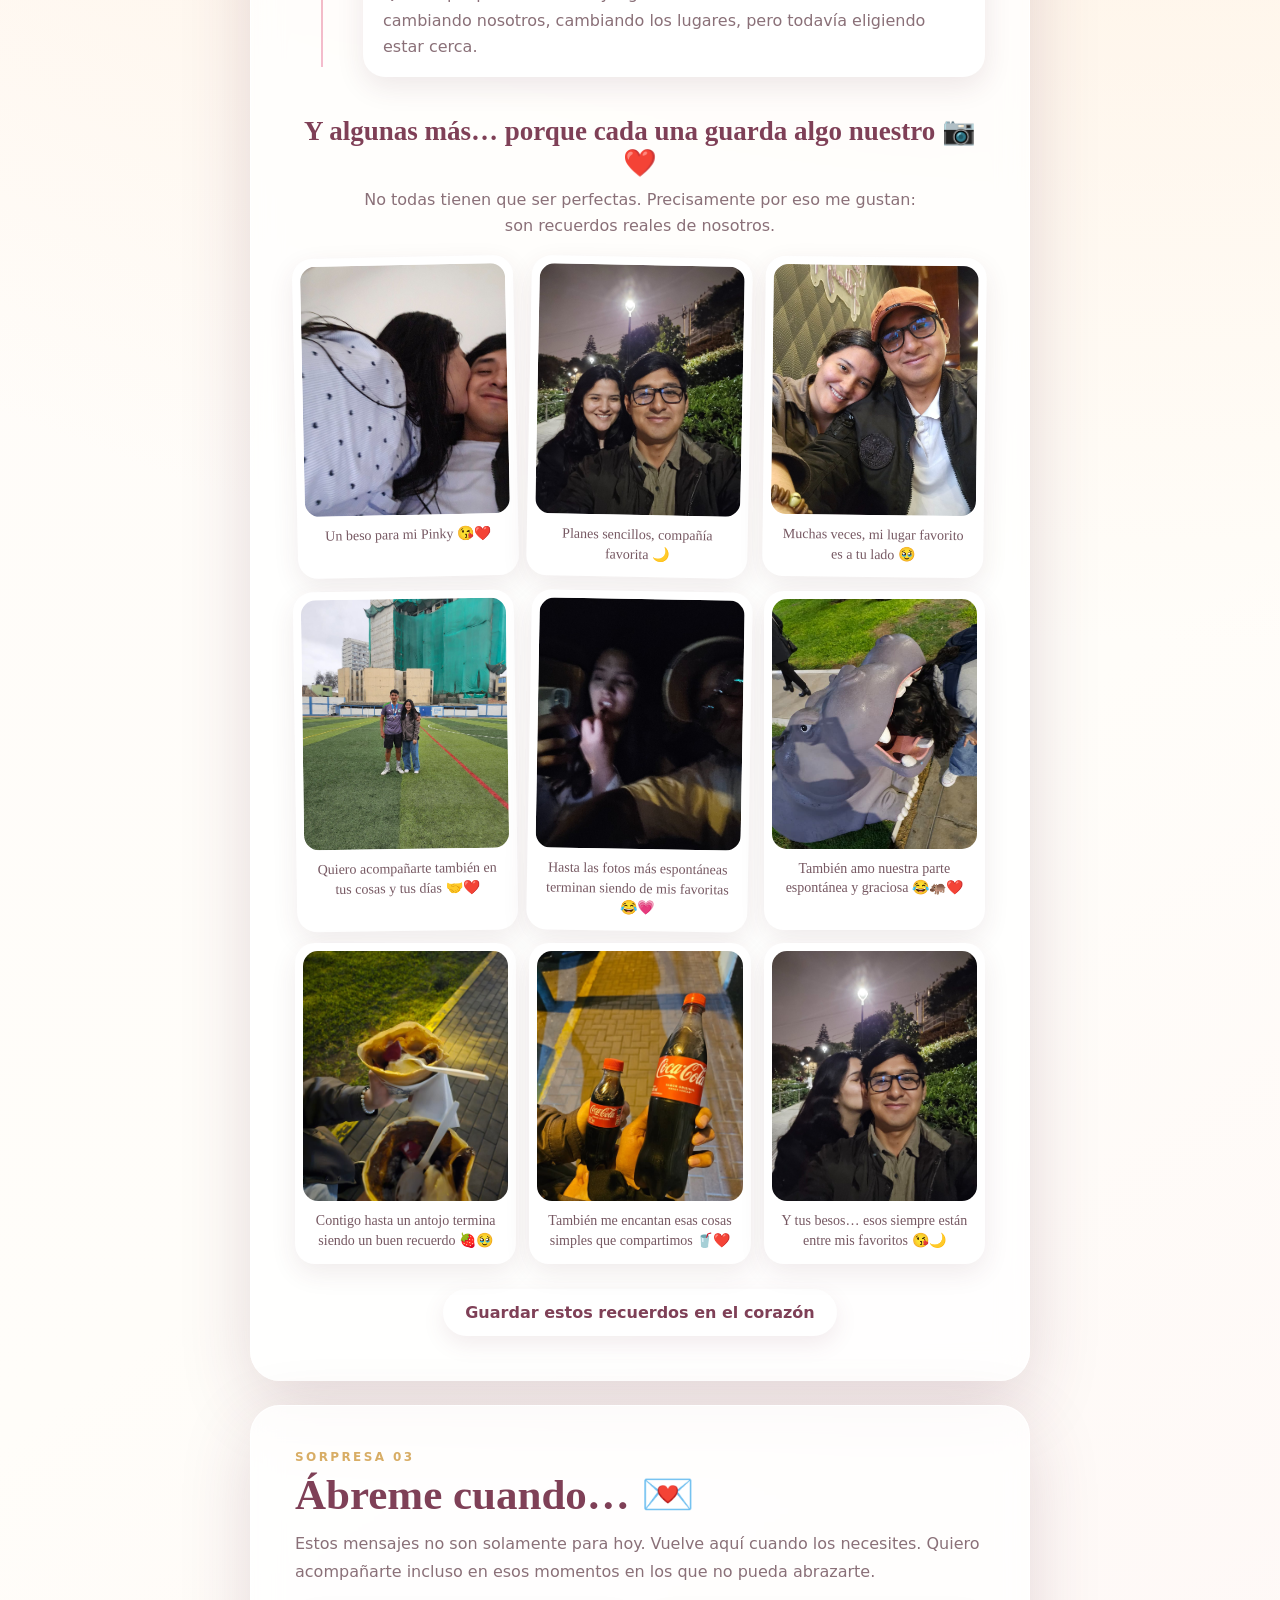
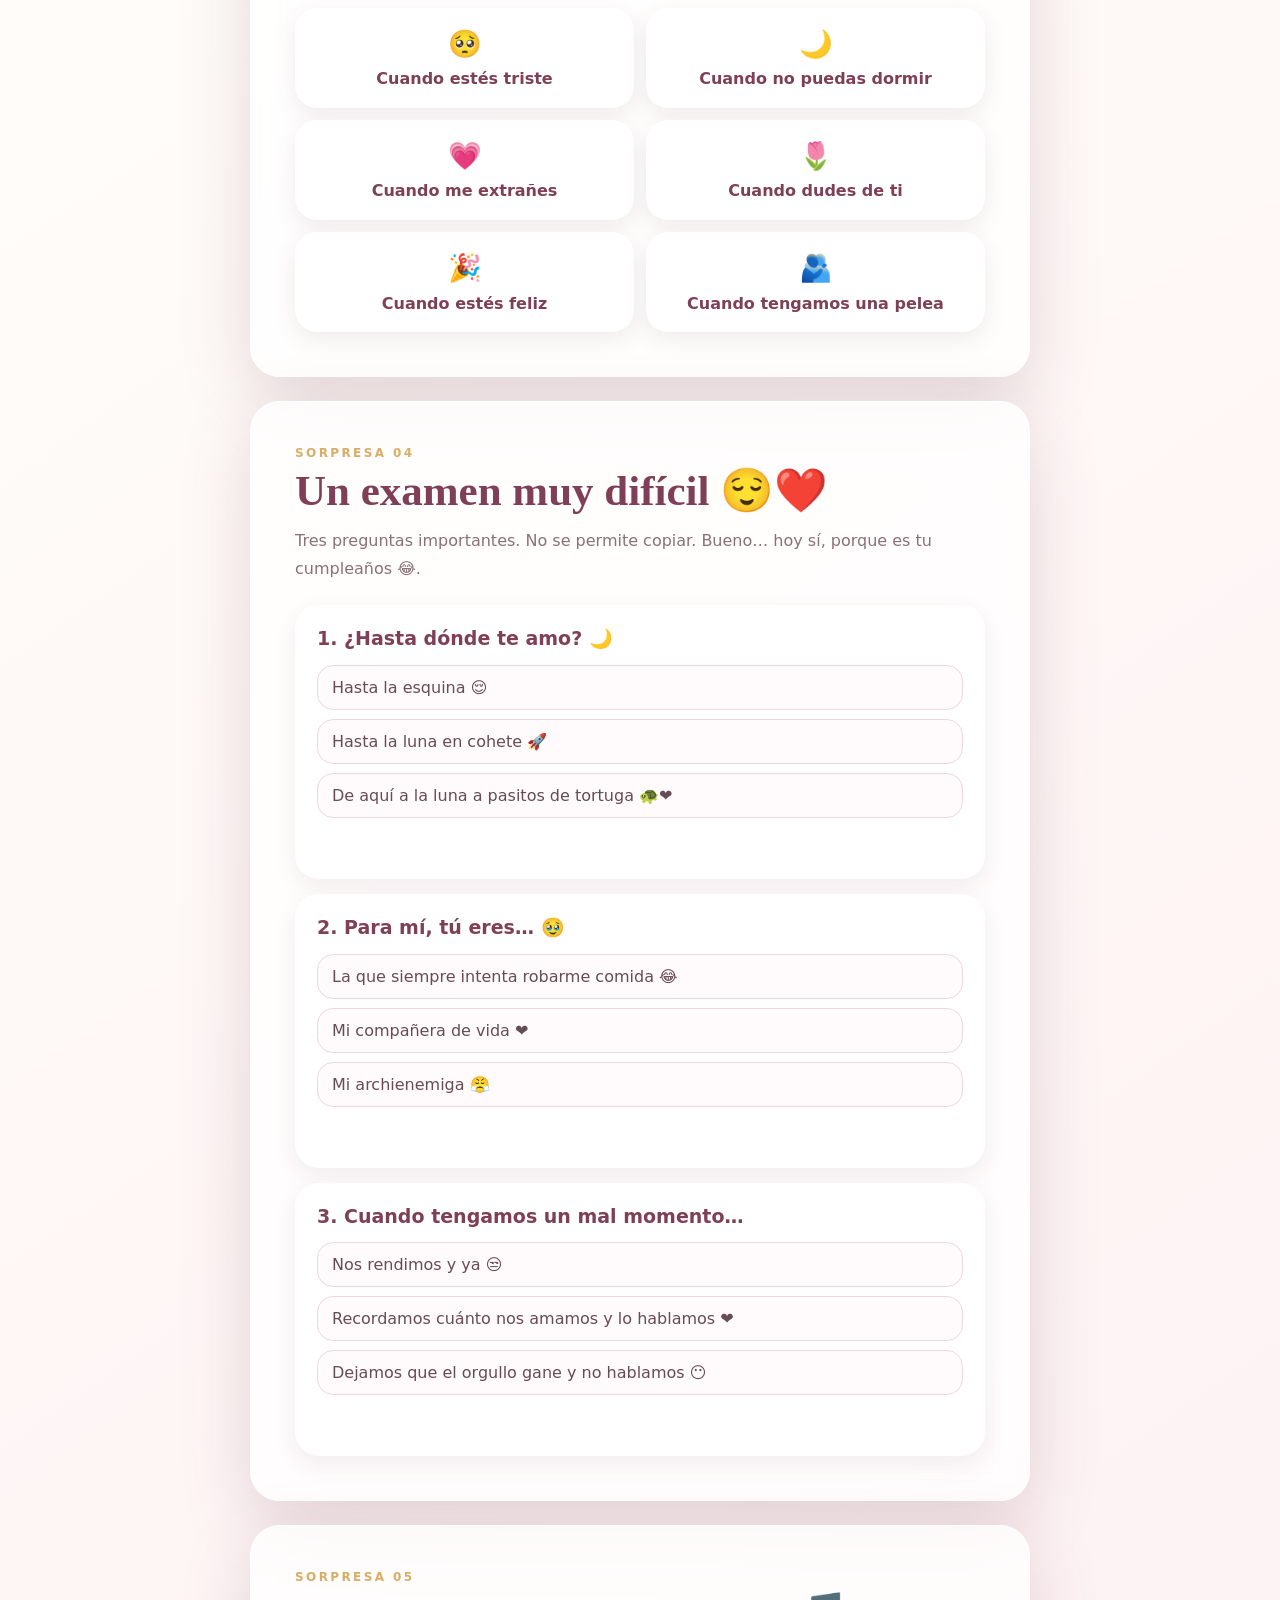
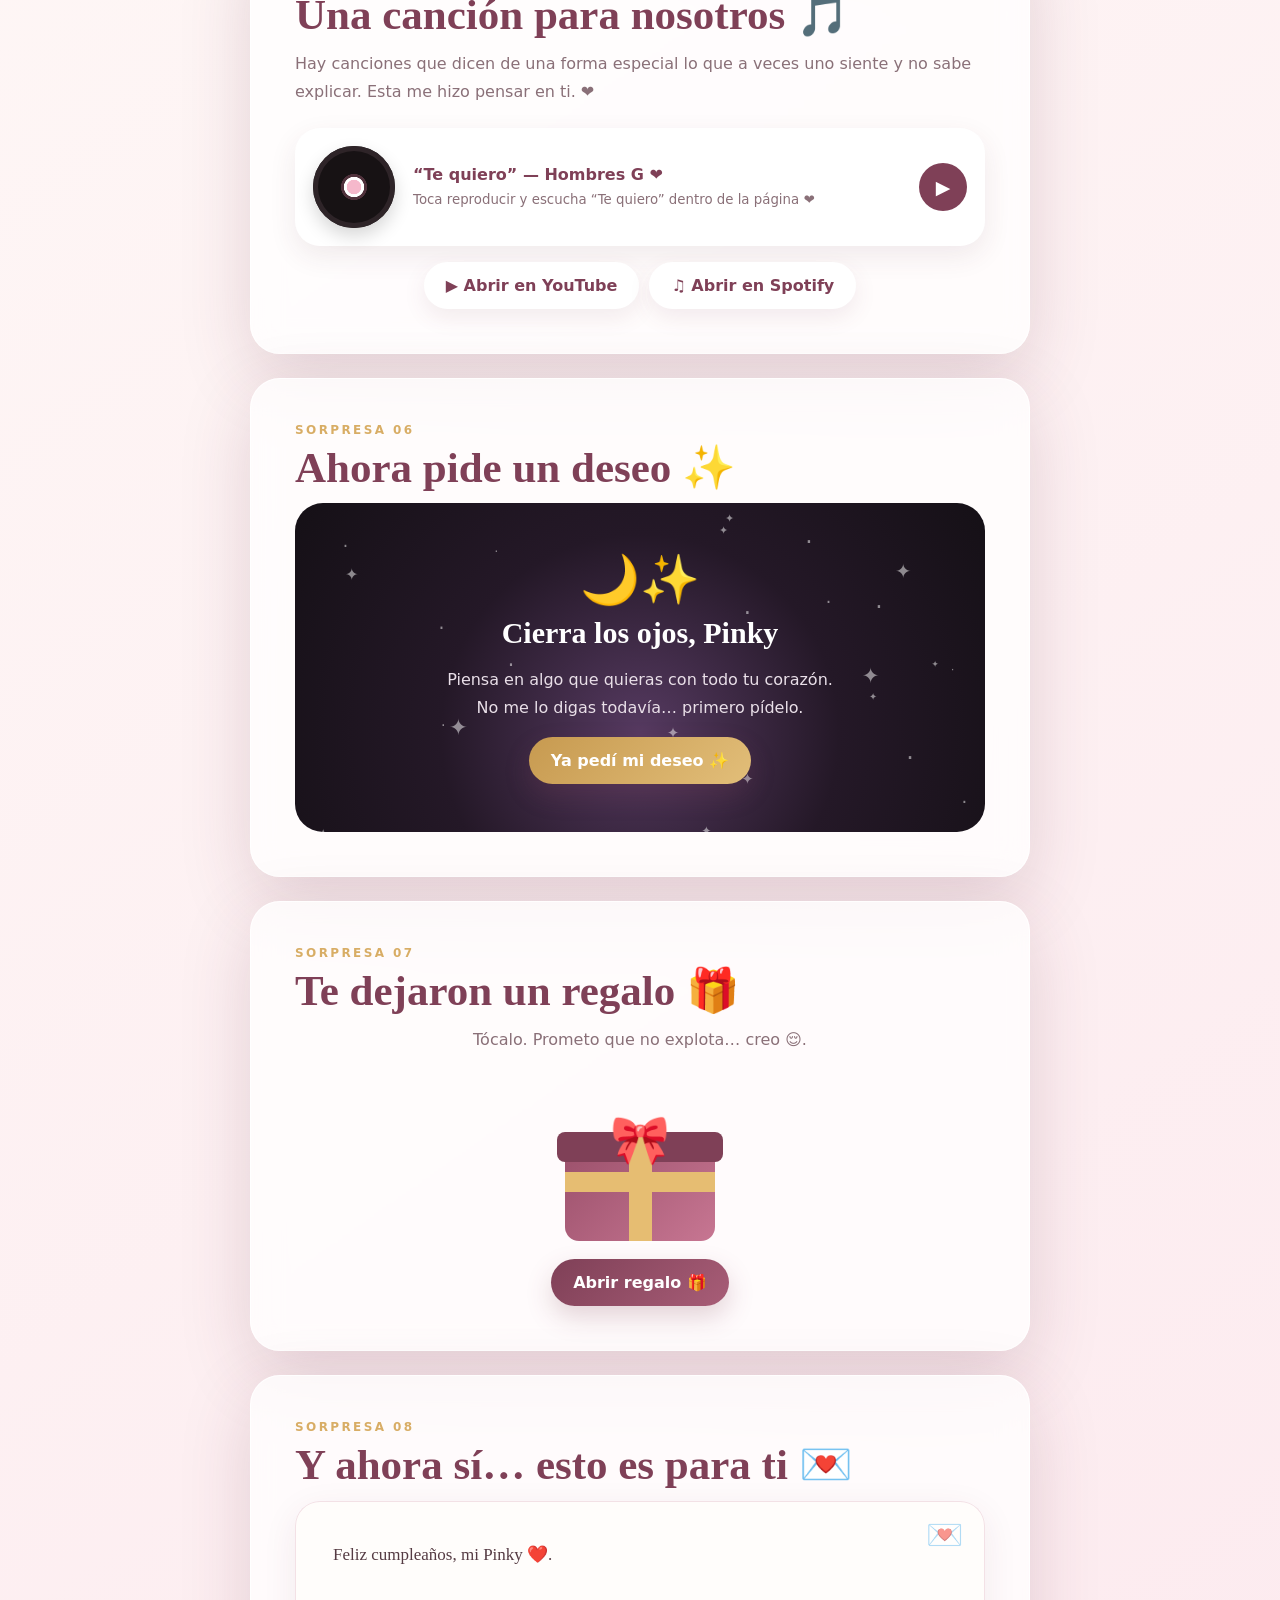
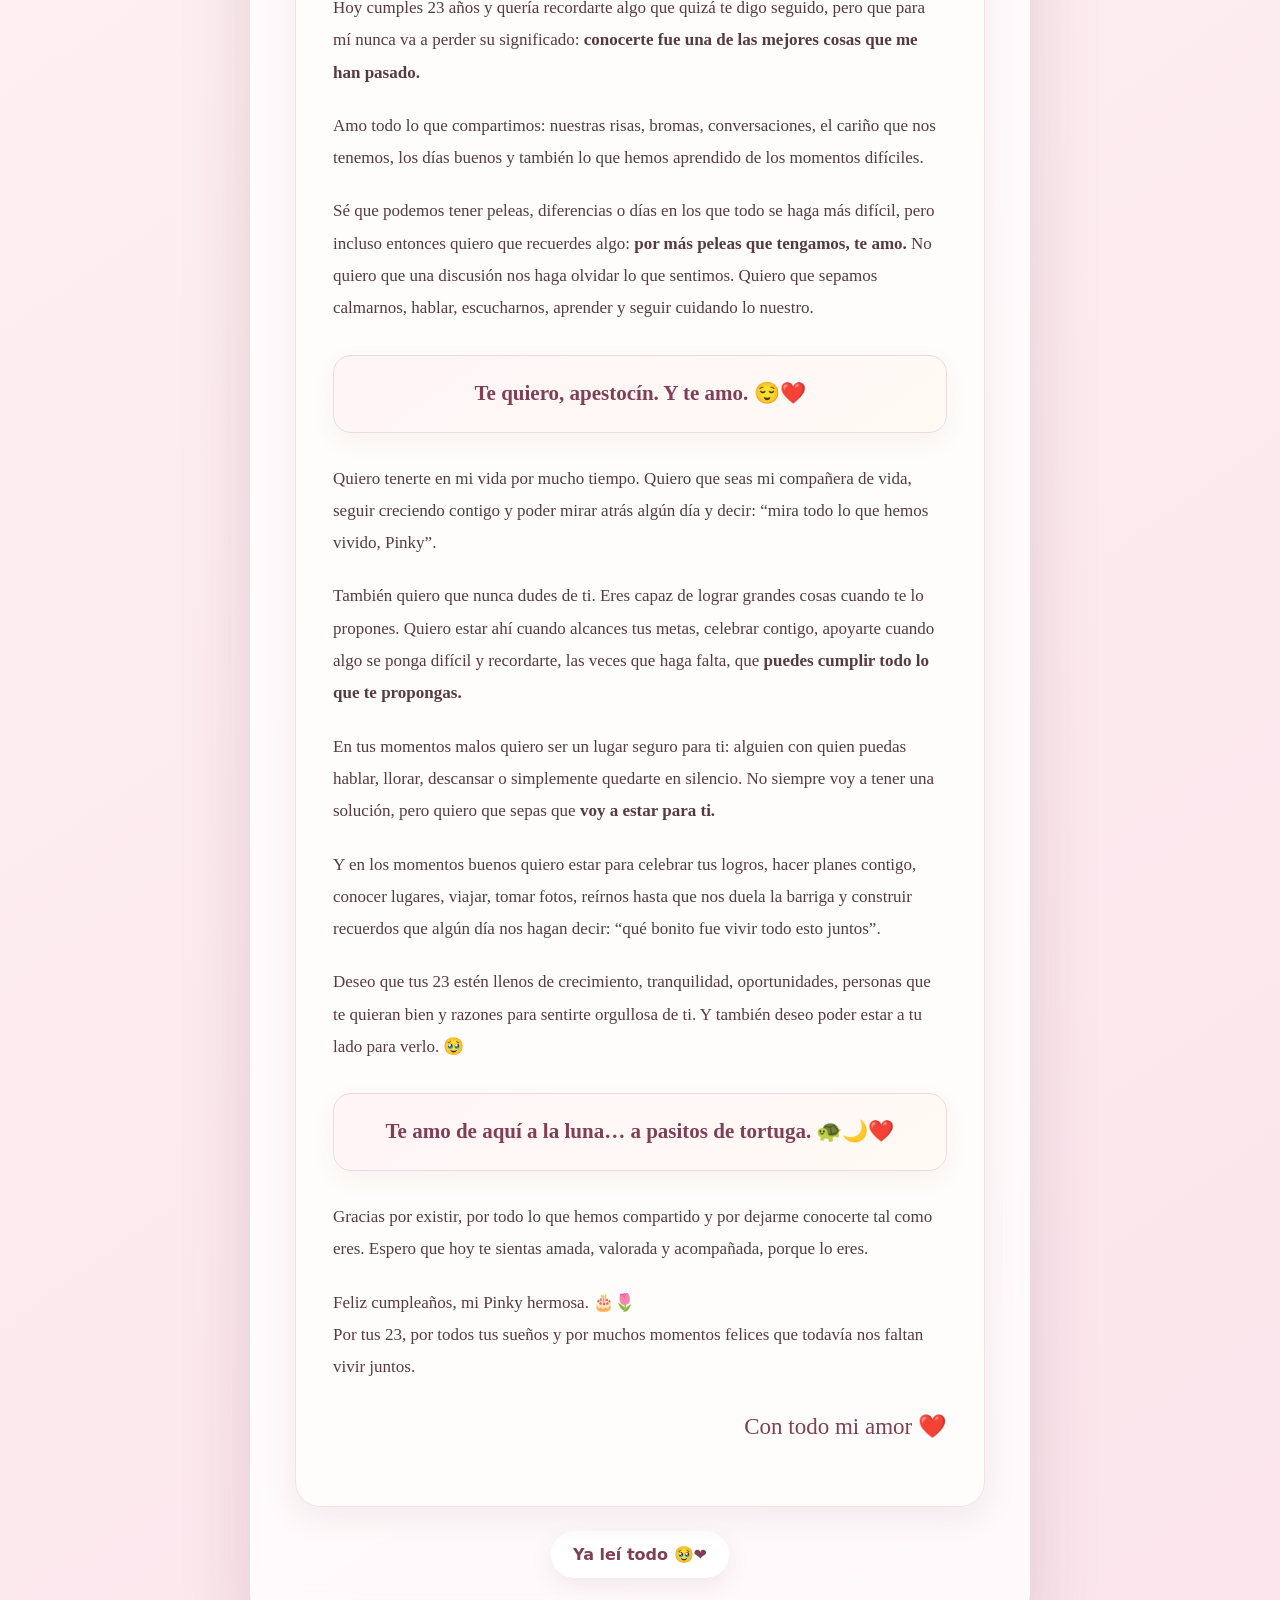
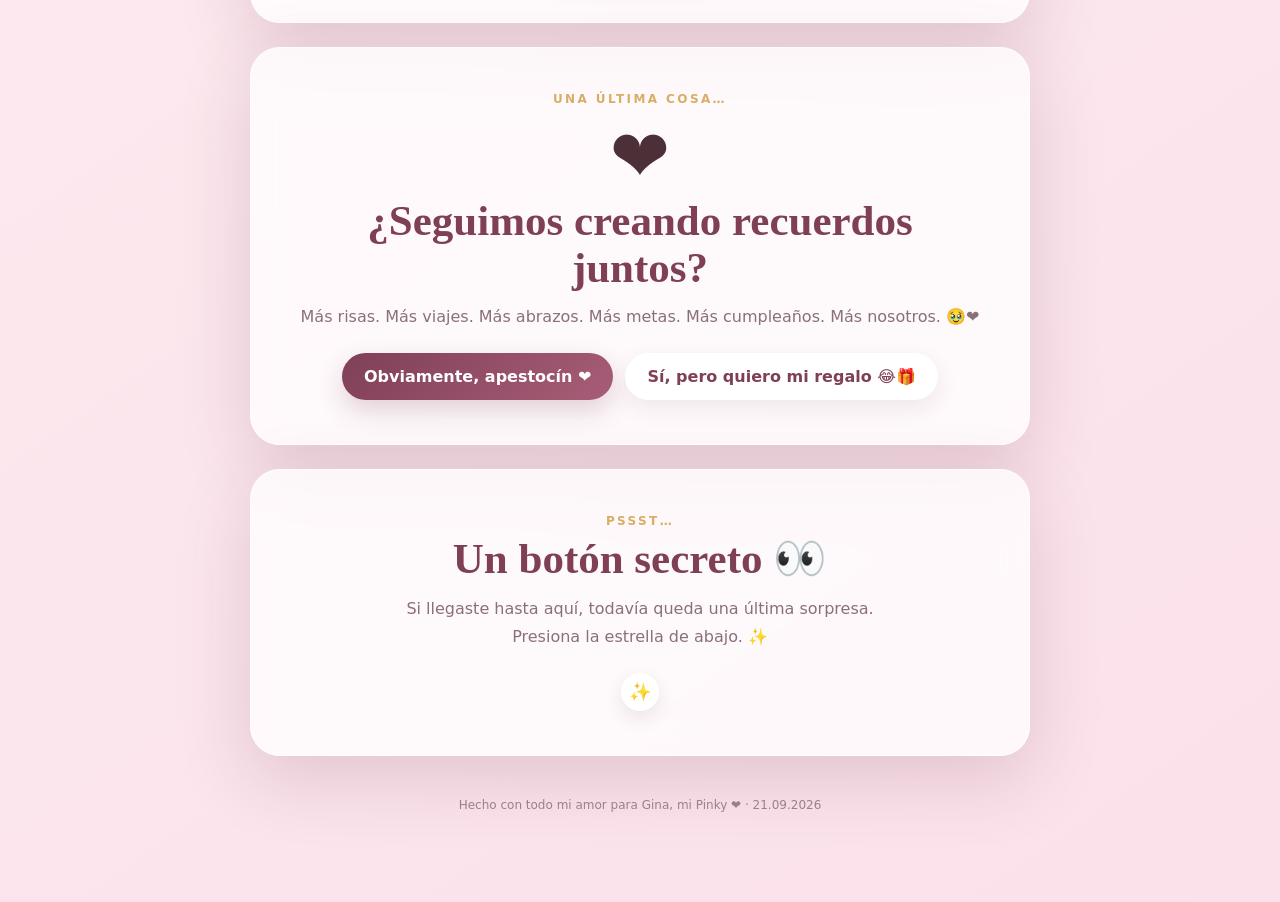
==== commit 7af2c620: "Registrar clics del botón antes y después del desbloqueo" ====
--- a/index.html
+++ b/index.html
@@ -1581,6 +1581,48 @@
 /* Auto-marcar sección música si no hay audio, no.
    El resto se descubre mediante interacciones. */
 
+/* ===== Registro de clics de la sorpresa (opcional) =====
+   Pega aquí la URL /exec de la aplicación web de Google Apps Script.
+   Mientras esté vacía, el botón funciona igual, pero no envía registros. */
+const PINKY_REGISTRO_URL = "";
+
+function nuevoIdRegistro(){
+  return (window.crypto && typeof window.crypto.randomUUID === "function")
+    ? window.crypto.randomUUID()
+    : Date.now().toString(36) + "-" + Math.random().toString(36).slice(2);
+}
+
+function registrarPulsacionSorpresa(){
+  const endpoint=PINKY_REGISTRO_URL.trim();
+  if(!/^https:\/\/script\.google\.com\/macros\/s\/[^/]+\/exec(?:\?.*)?$/.test(endpoint)) return;
+  try {
+    let sesion;
+    try {
+      sesion=sessionStorage.getItem("pinky-sesion-anonima-v1");
+      if(!sesion){
+        sesion=nuevoIdRegistro();
+        sessionStorage.setItem("pinky-sesion-anonima-v1",sesion);
+      }
+    } catch(e) {
+      sesion=nuevoIdRegistro();
+    }
+
+    const datos=new URLSearchParams({
+      tipo:"pulsacion_sorpresa",
+      id_evento:nuevoIdRegistro(),
+      sesion:sesion,
+      pagina:window.location.pathname,
+      hora_dispositivo:new Date().toISOString()
+    });
+
+    // sendBeacon permite registrar también cuando el clic navega a aniversario.html.
+    if(navigator.sendBeacon && navigator.sendBeacon(endpoint,datos)) return;
+    fetch(endpoint,{method:"POST",mode:"no-cors",keepalive:true,body:datos}).catch(()=>{});
+  } catch(e) {
+    // Un error de registro nunca debe interrumpir la sorpresa.
+  }
+}
+
 /* Desbloqueo el 8/11/2026 a las 00:00 en Perú */
 (function initializeSurpriseCountdown(){
   const REVEAL_AT=new Date("2026-11-08T00:00:00-05:00").getTime();
@@ -1616,6 +1658,7 @@
     button.setAttribute("aria-label","Cuenta regresiva: "+days+" días, "+hours+" horas, "+minutes+" minutos y "+seconds+" segundos");
   }
   button.addEventListener("click",()=>{
+    registrarPulsacionSorpresa();
     if(Date.now()>=REVEAL_AT){
       window.location.assign("./aniversario.html");
       return;
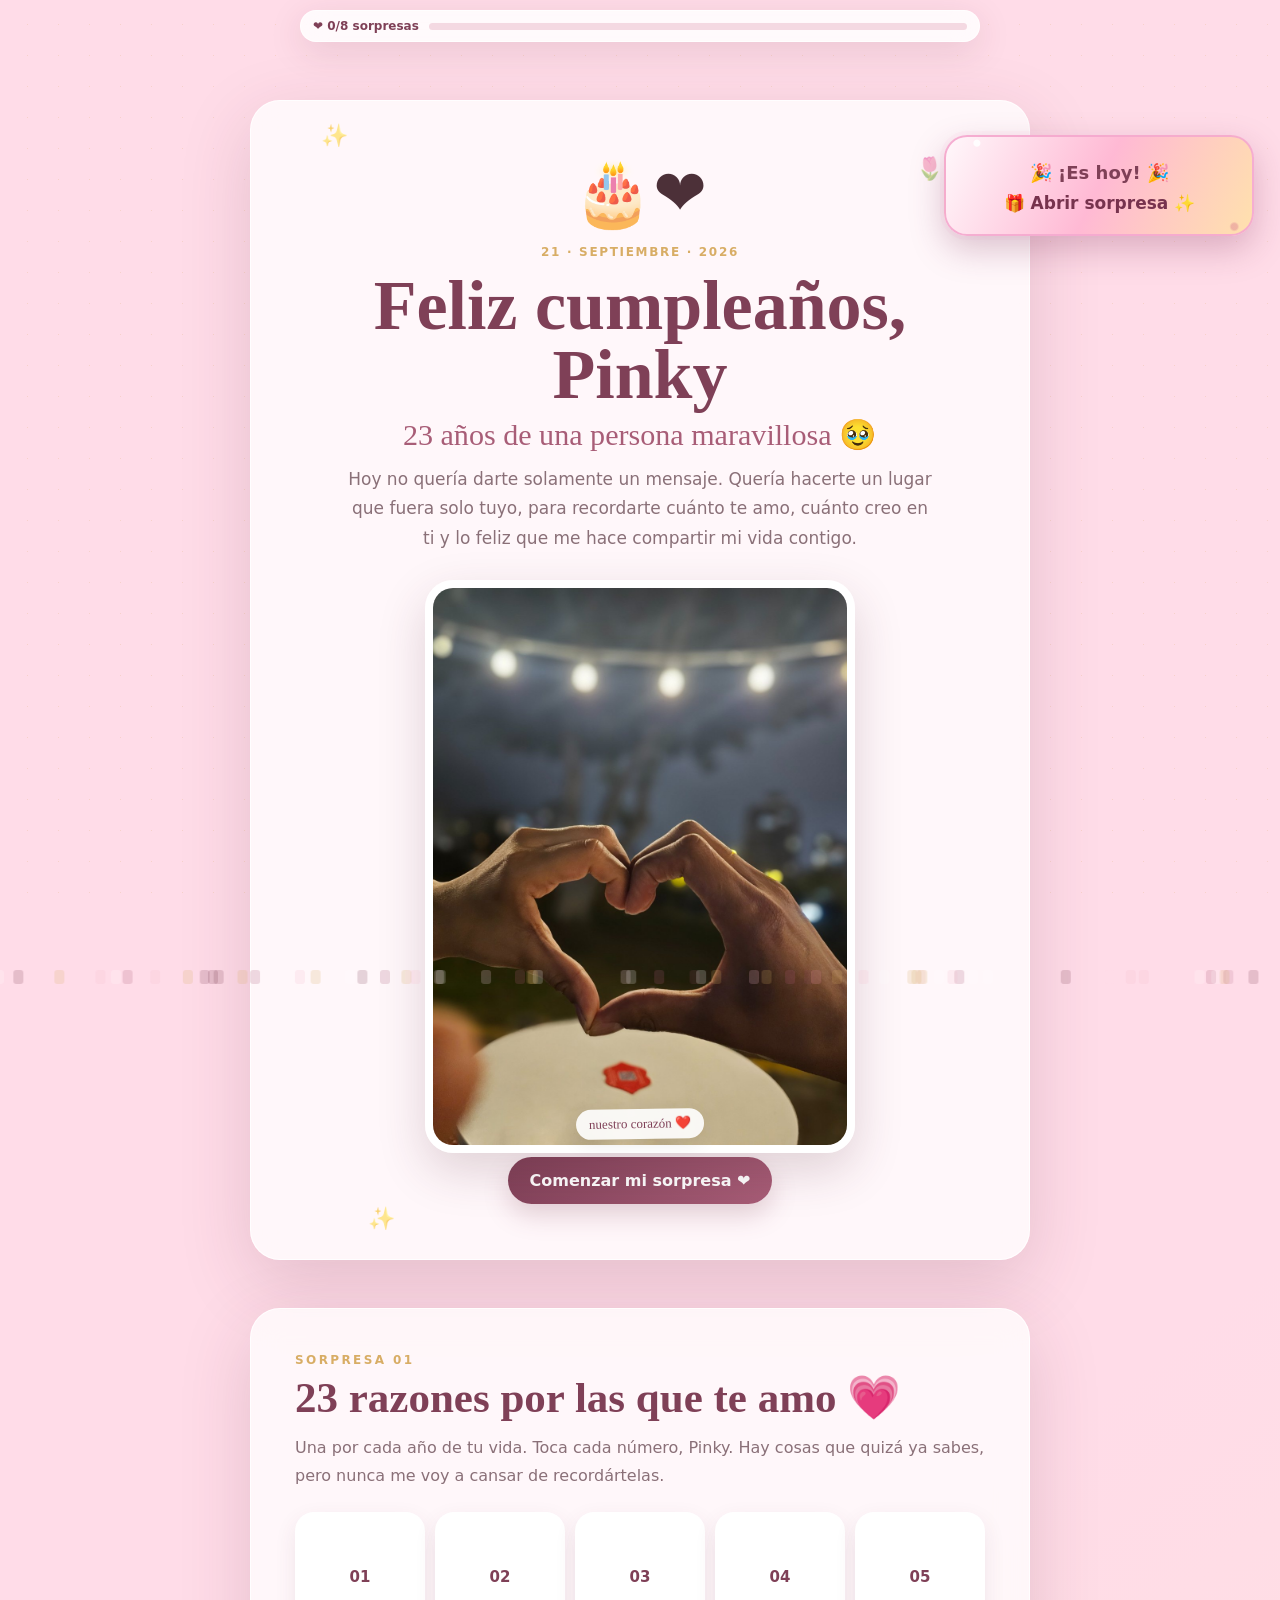
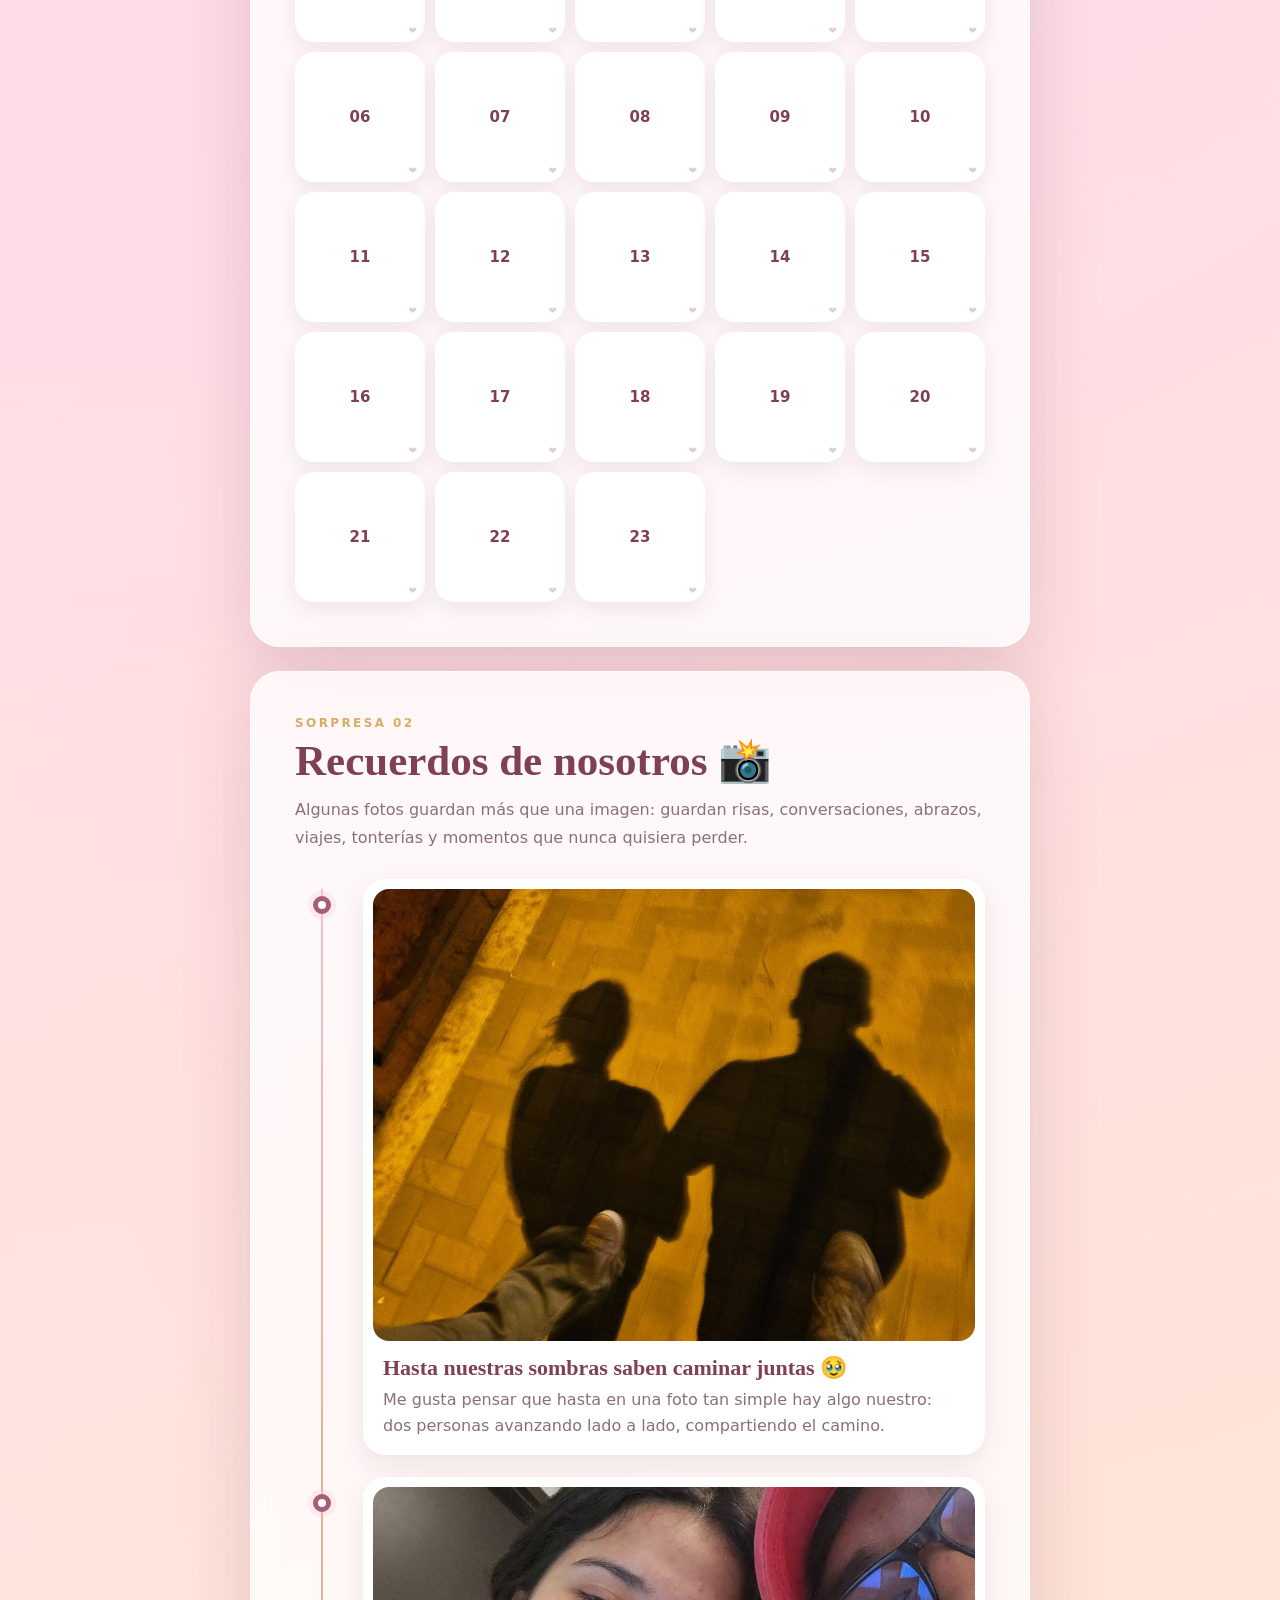
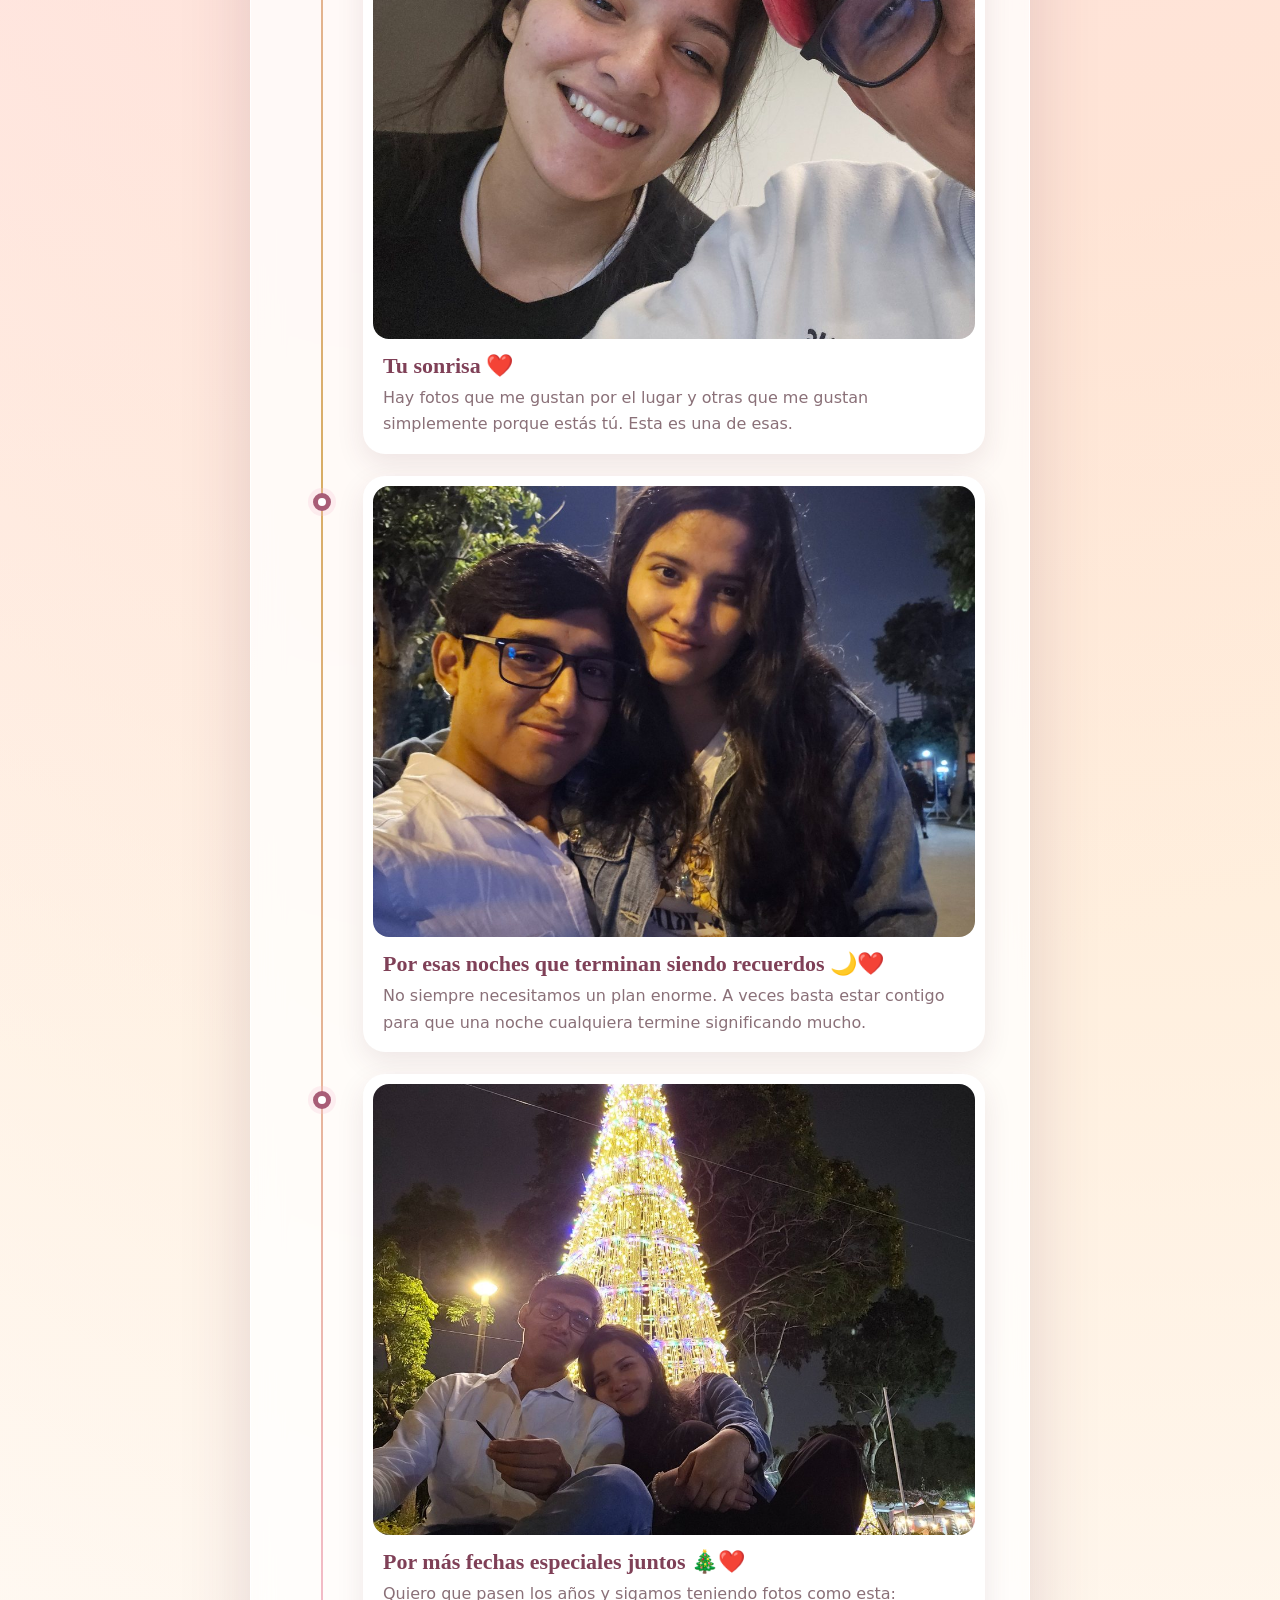
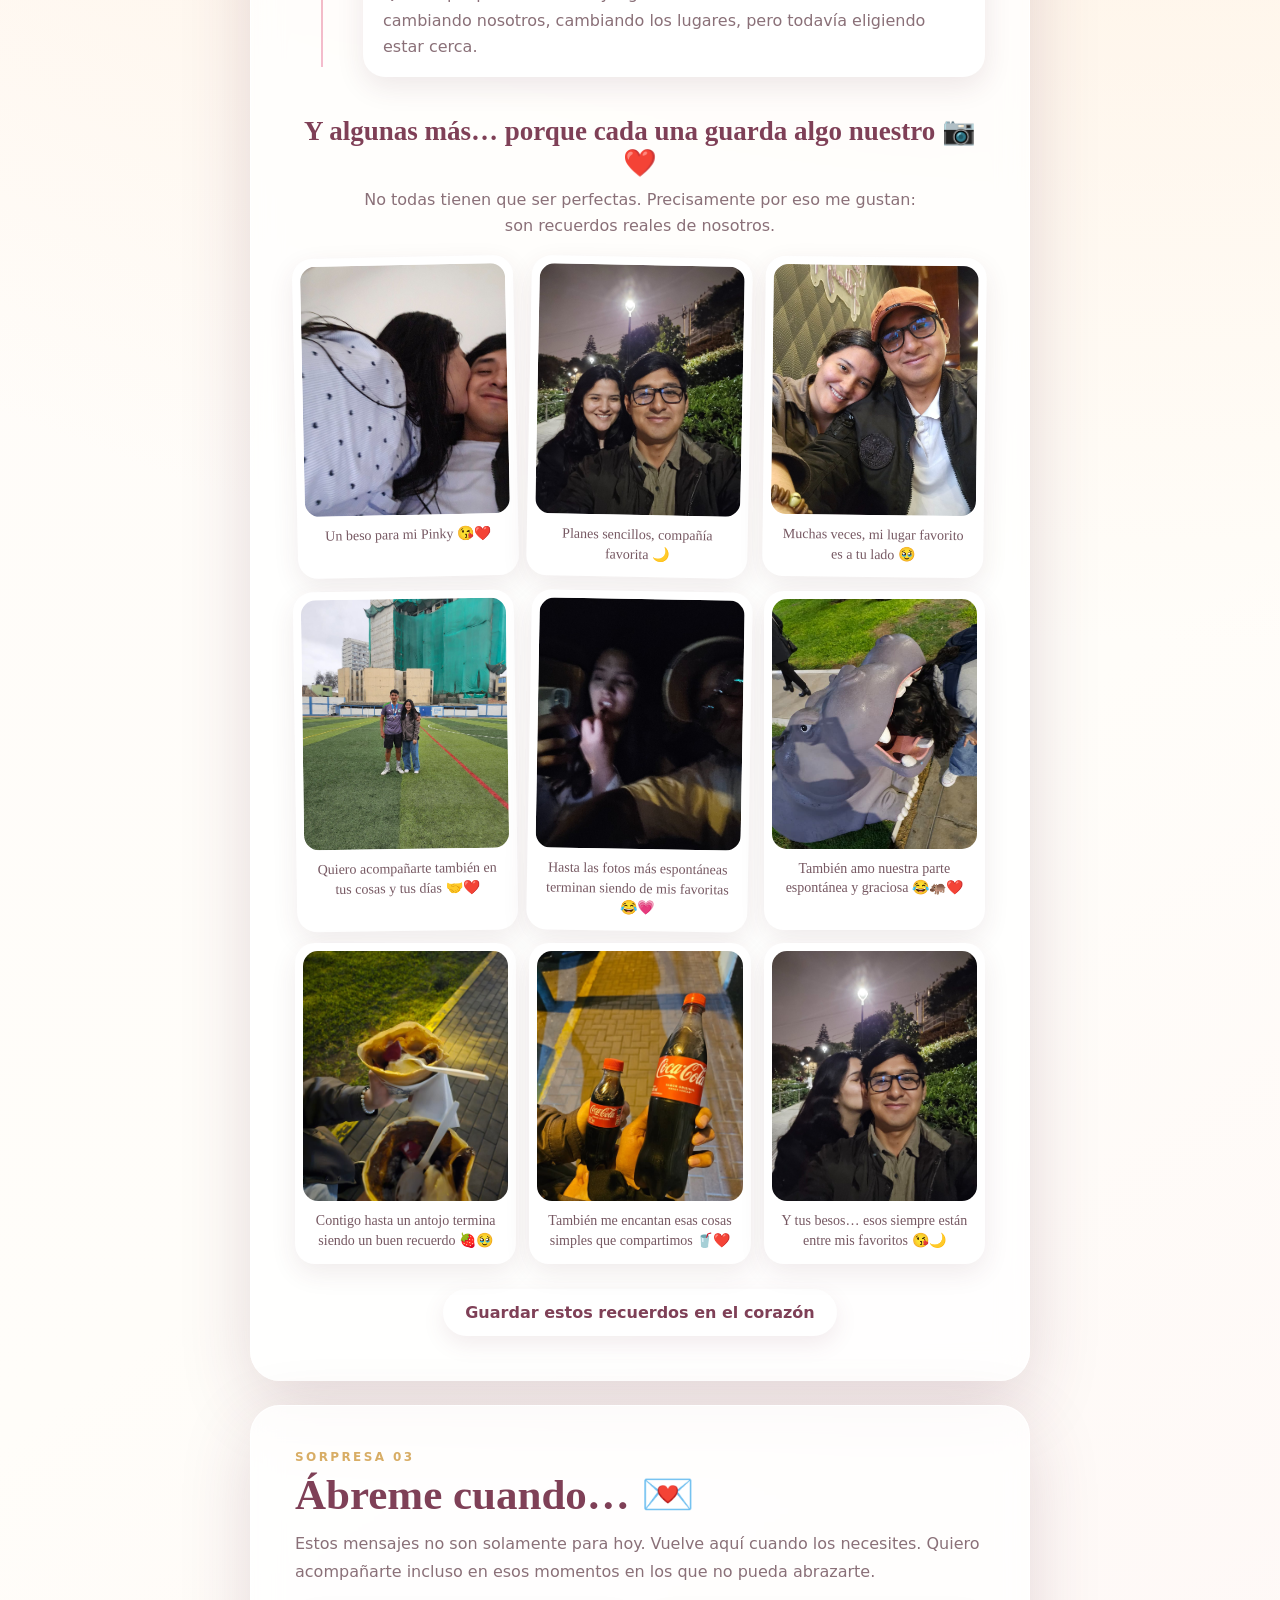
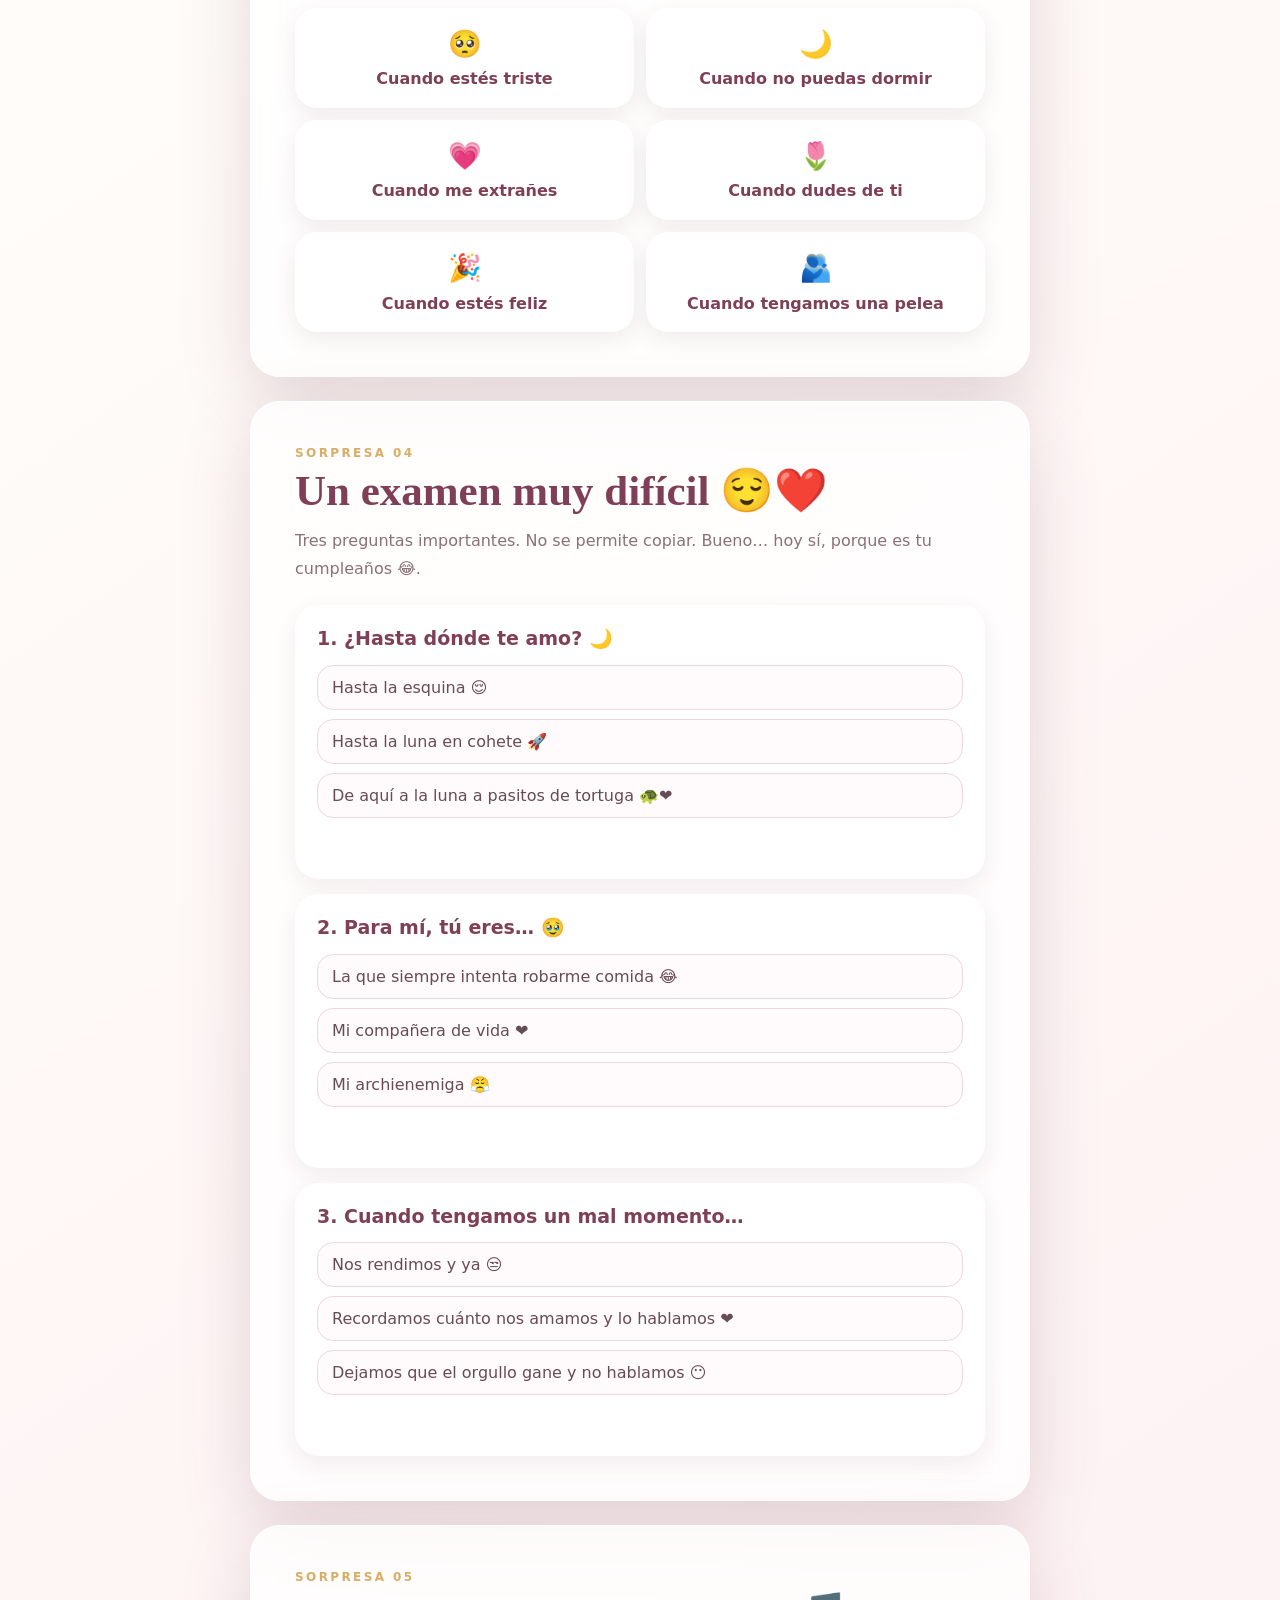
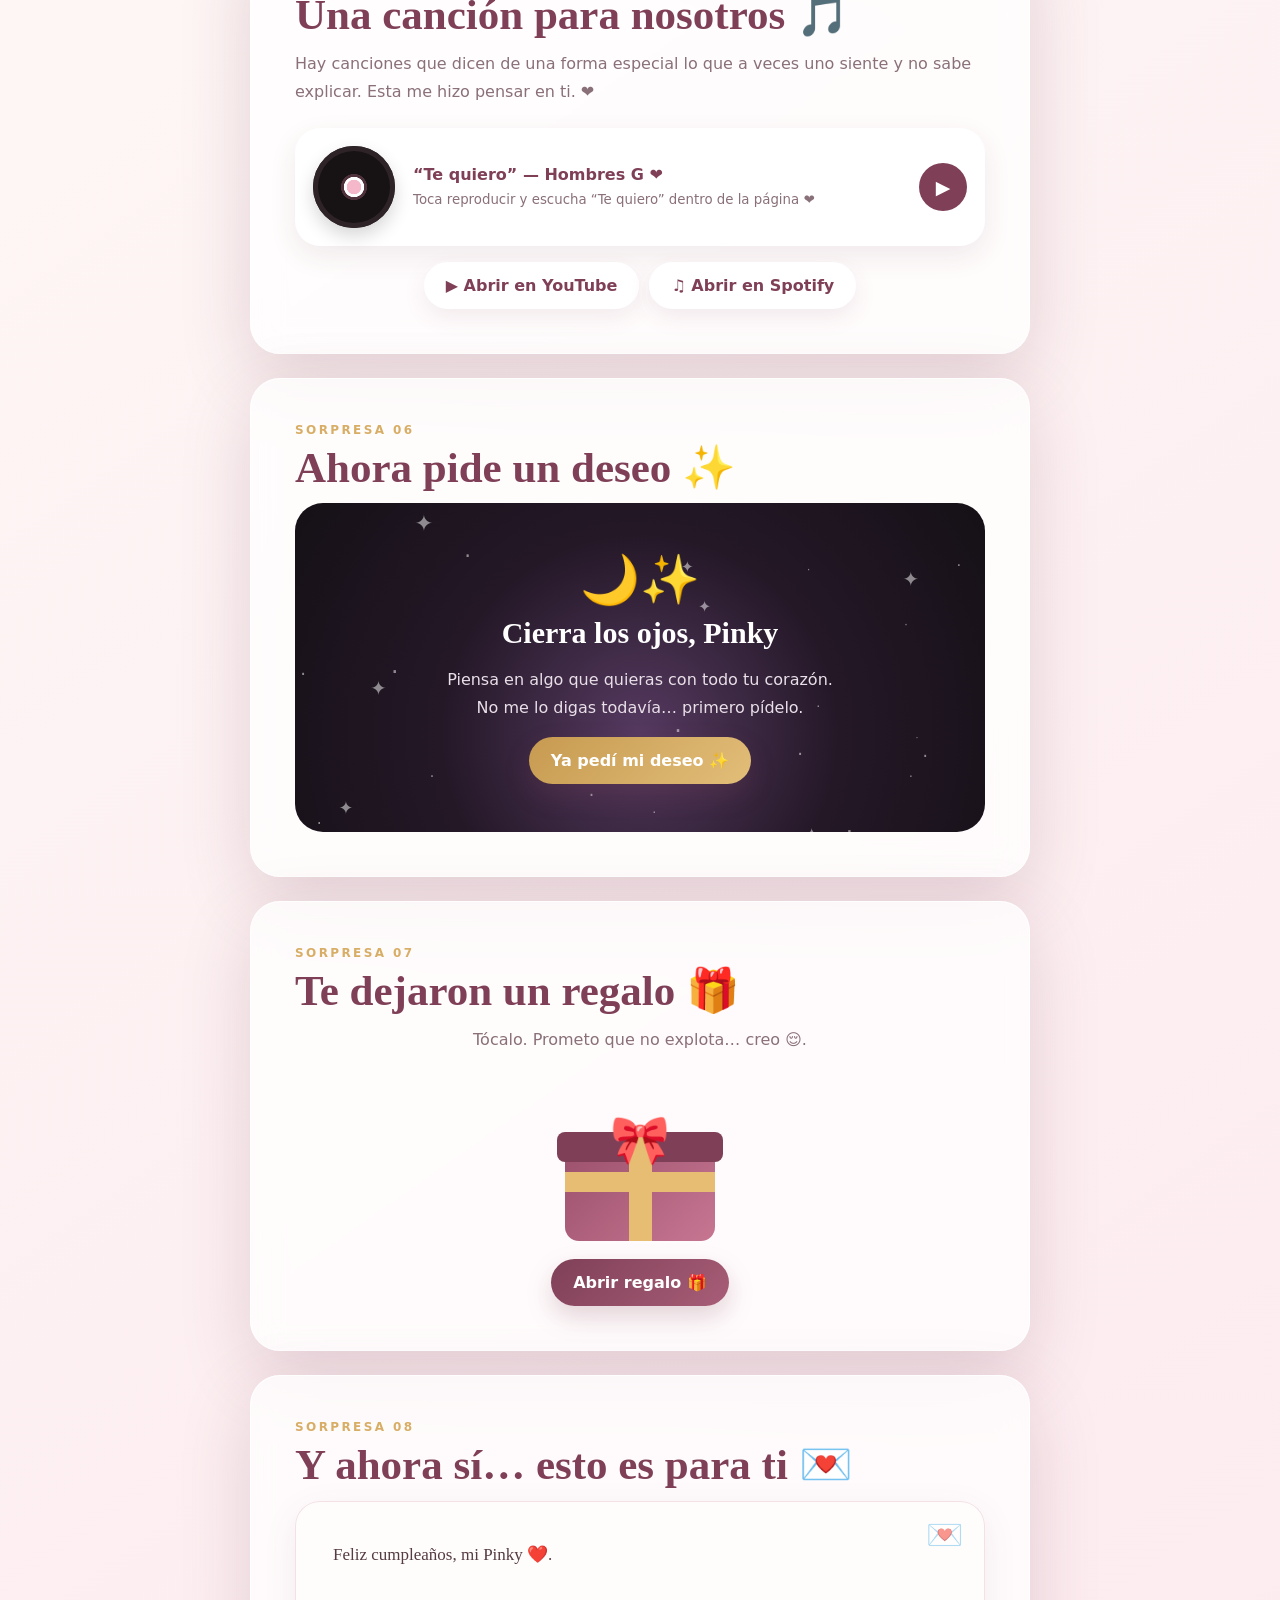
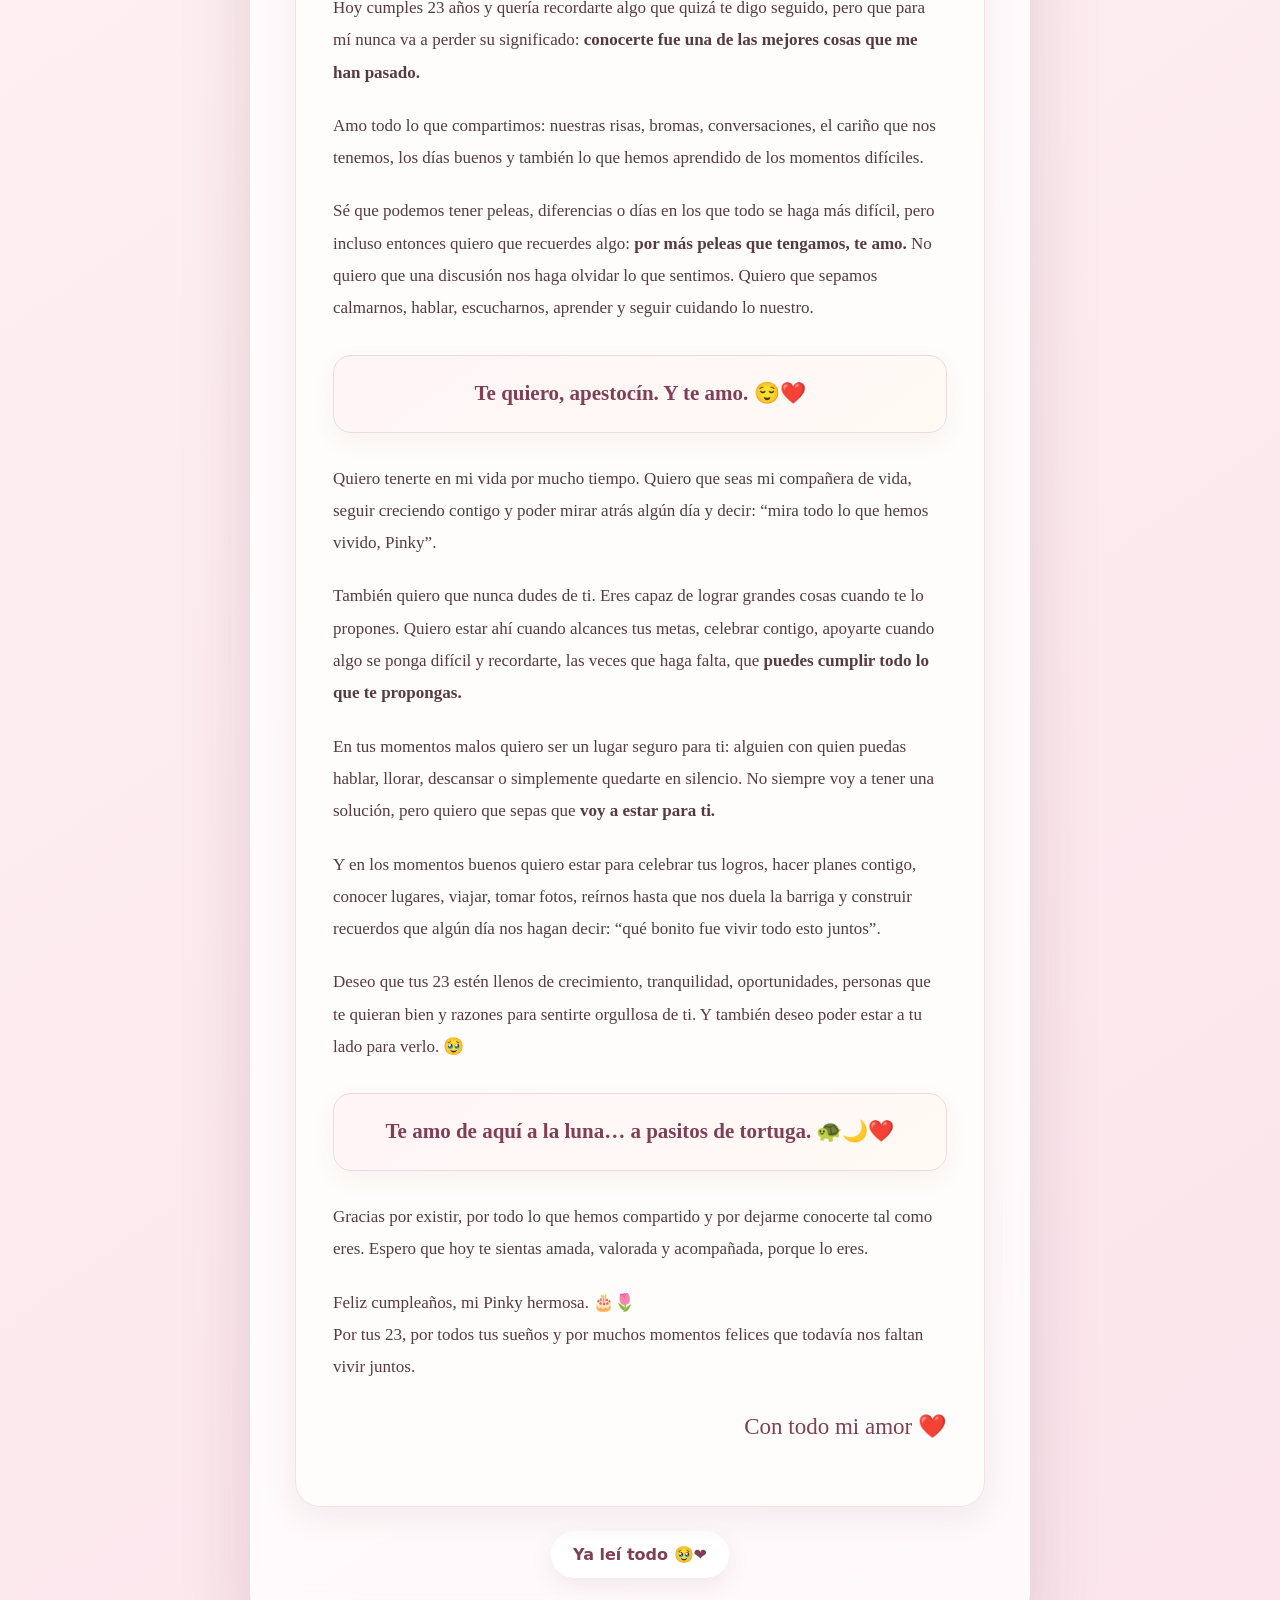
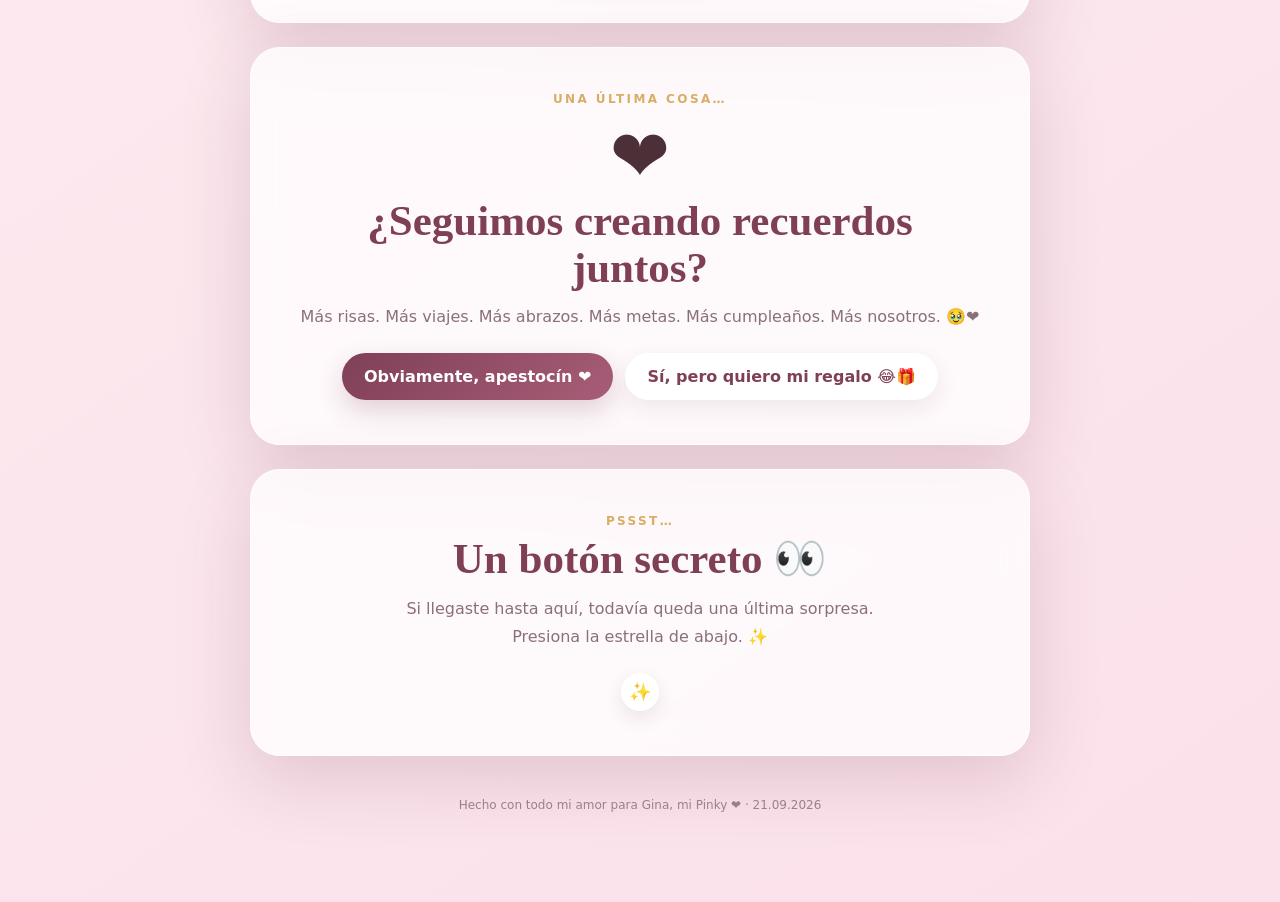
==== commit cc1f6373: "Activar registro del botón de sorpresa" ====
--- a/index.html
+++ b/index.html
@@ -1584,7 +1584,7 @@
 /* ===== Registro de clics de la sorpresa (opcional) =====
    Pega aquí la URL /exec de la aplicación web de Google Apps Script.
    Mientras esté vacía, el botón funciona igual, pero no envía registros. */
-const PINKY_REGISTRO_URL = "";
+const PINKY_REGISTRO_URL = "https://script.google.com/macros/s/AKfycbySLVCfox7K4Kvn7ie8hlfW4ulF9qiRd5-Xv1oHjRtVOuMT4fJzXuob50puTRV4HePzxA/exec";
 
 function nuevoIdRegistro(){
   return (window.crypto && typeof window.crypto.randomUUID === "function")
@@ -1609,7 +1609,7 @@
 
     const datos=new URLSearchParams({
       tipo:"pulsacion_sorpresa",
-      id_evento:nuevoIdRegistro(),
+      id_evento:(new URLSearchParams(window.location.search).get("pinky_prueba")==="1" ? "PRUEBA-" : "")+nuevoIdRegistro(),
       sesion:sesion,
       pagina:window.location.pathname,
       hora_dispositivo:new Date().toISOString()
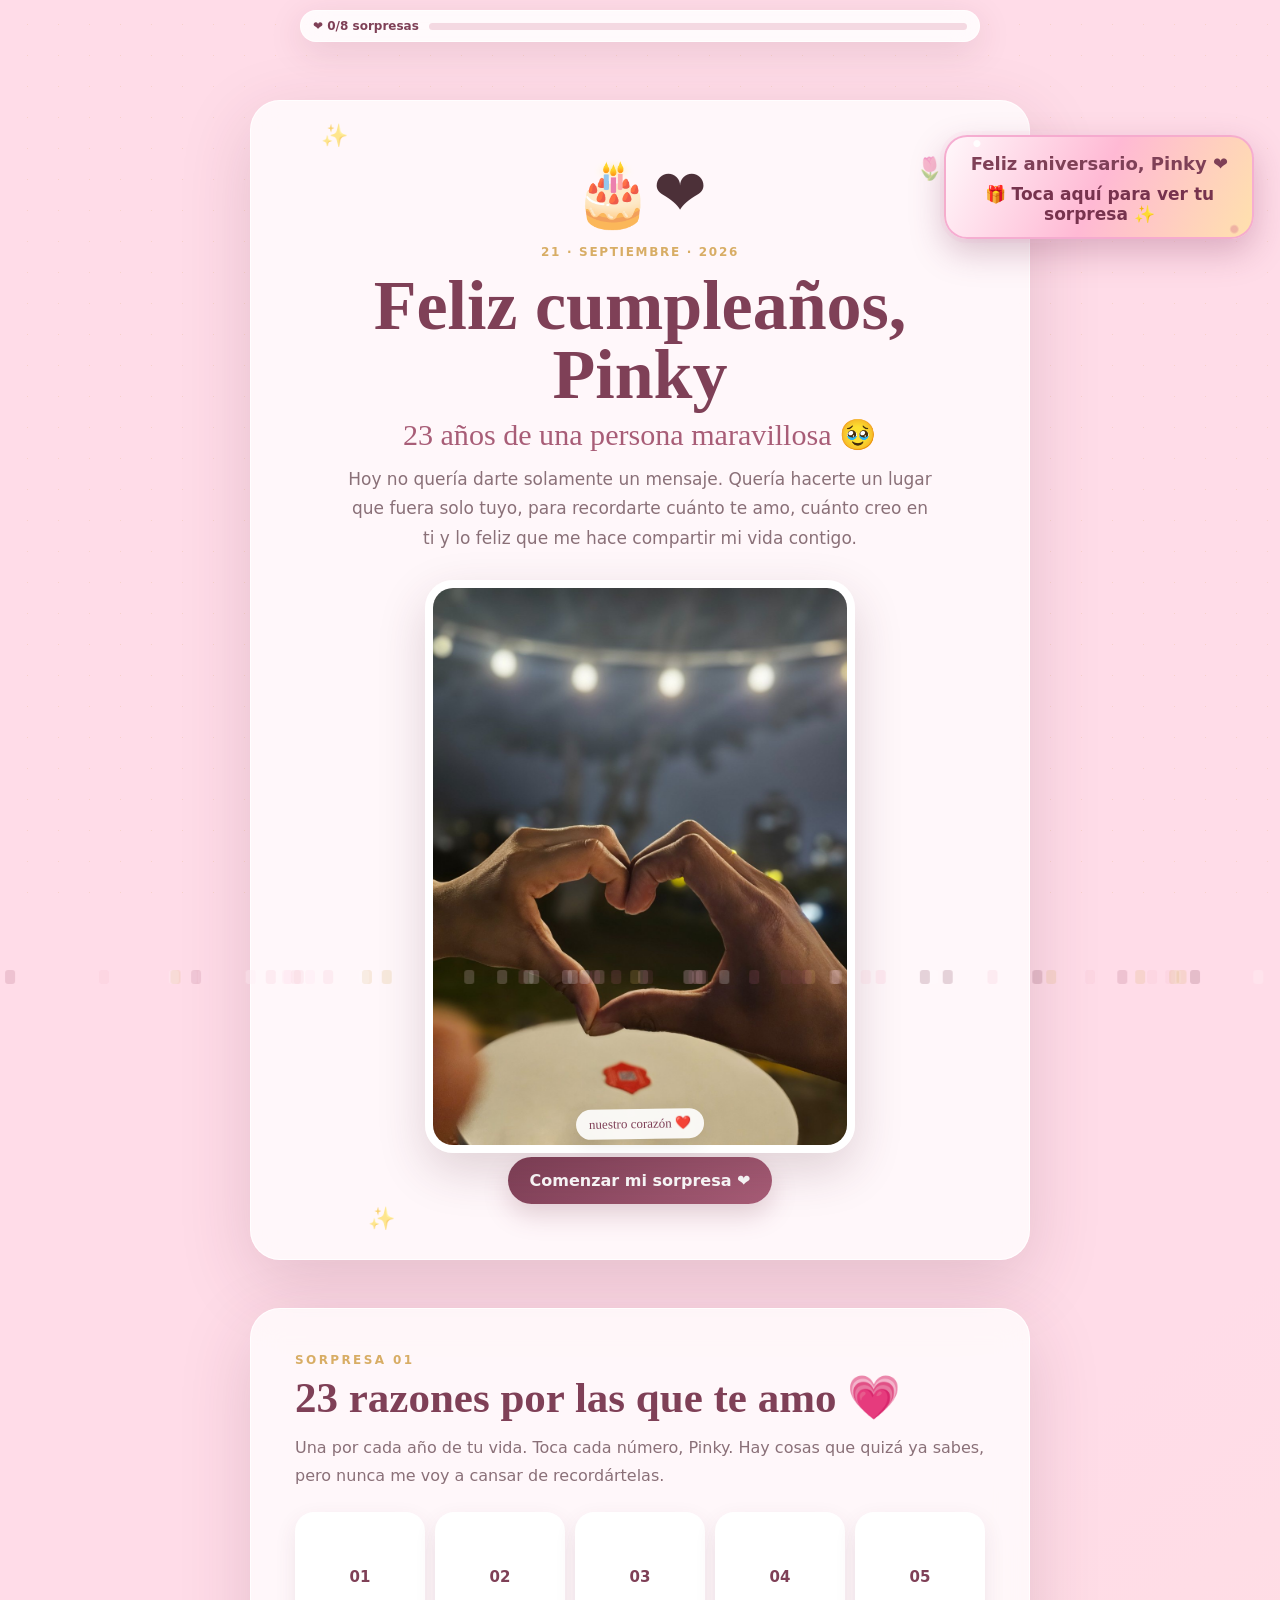
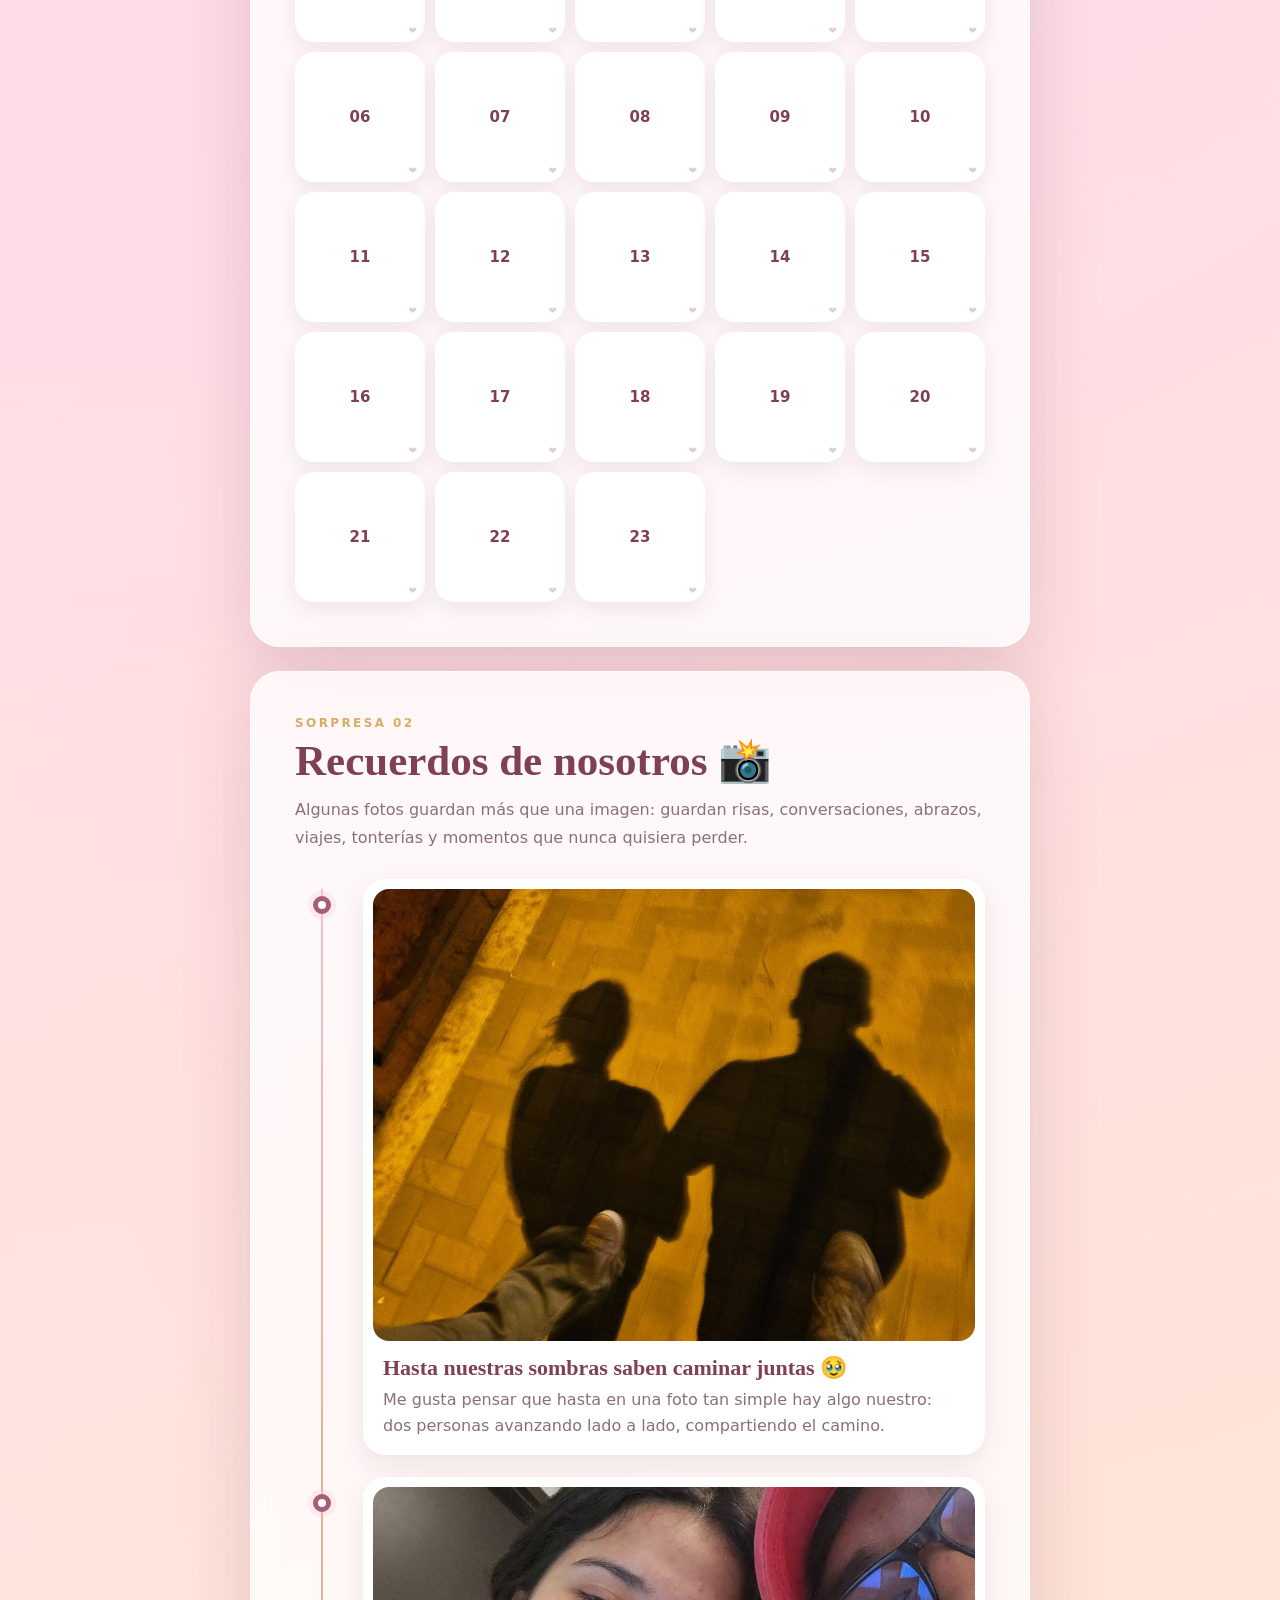
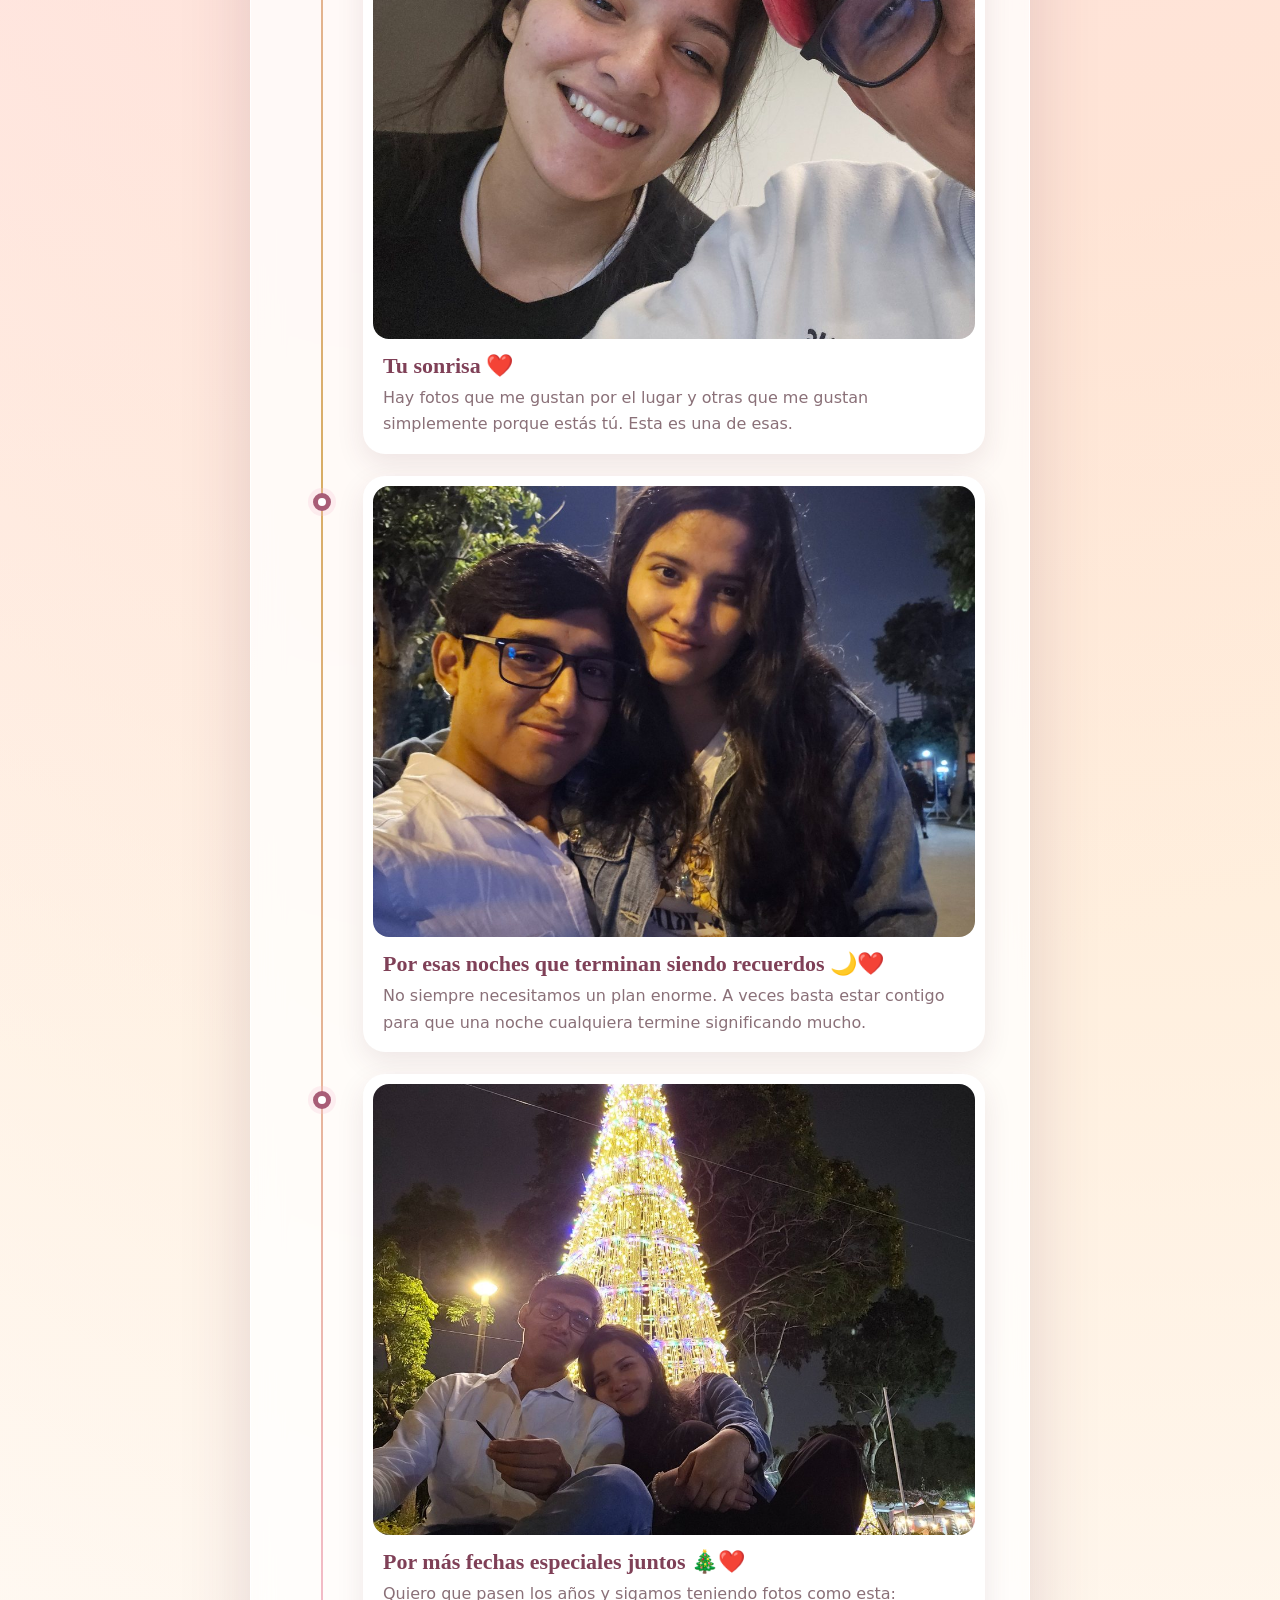
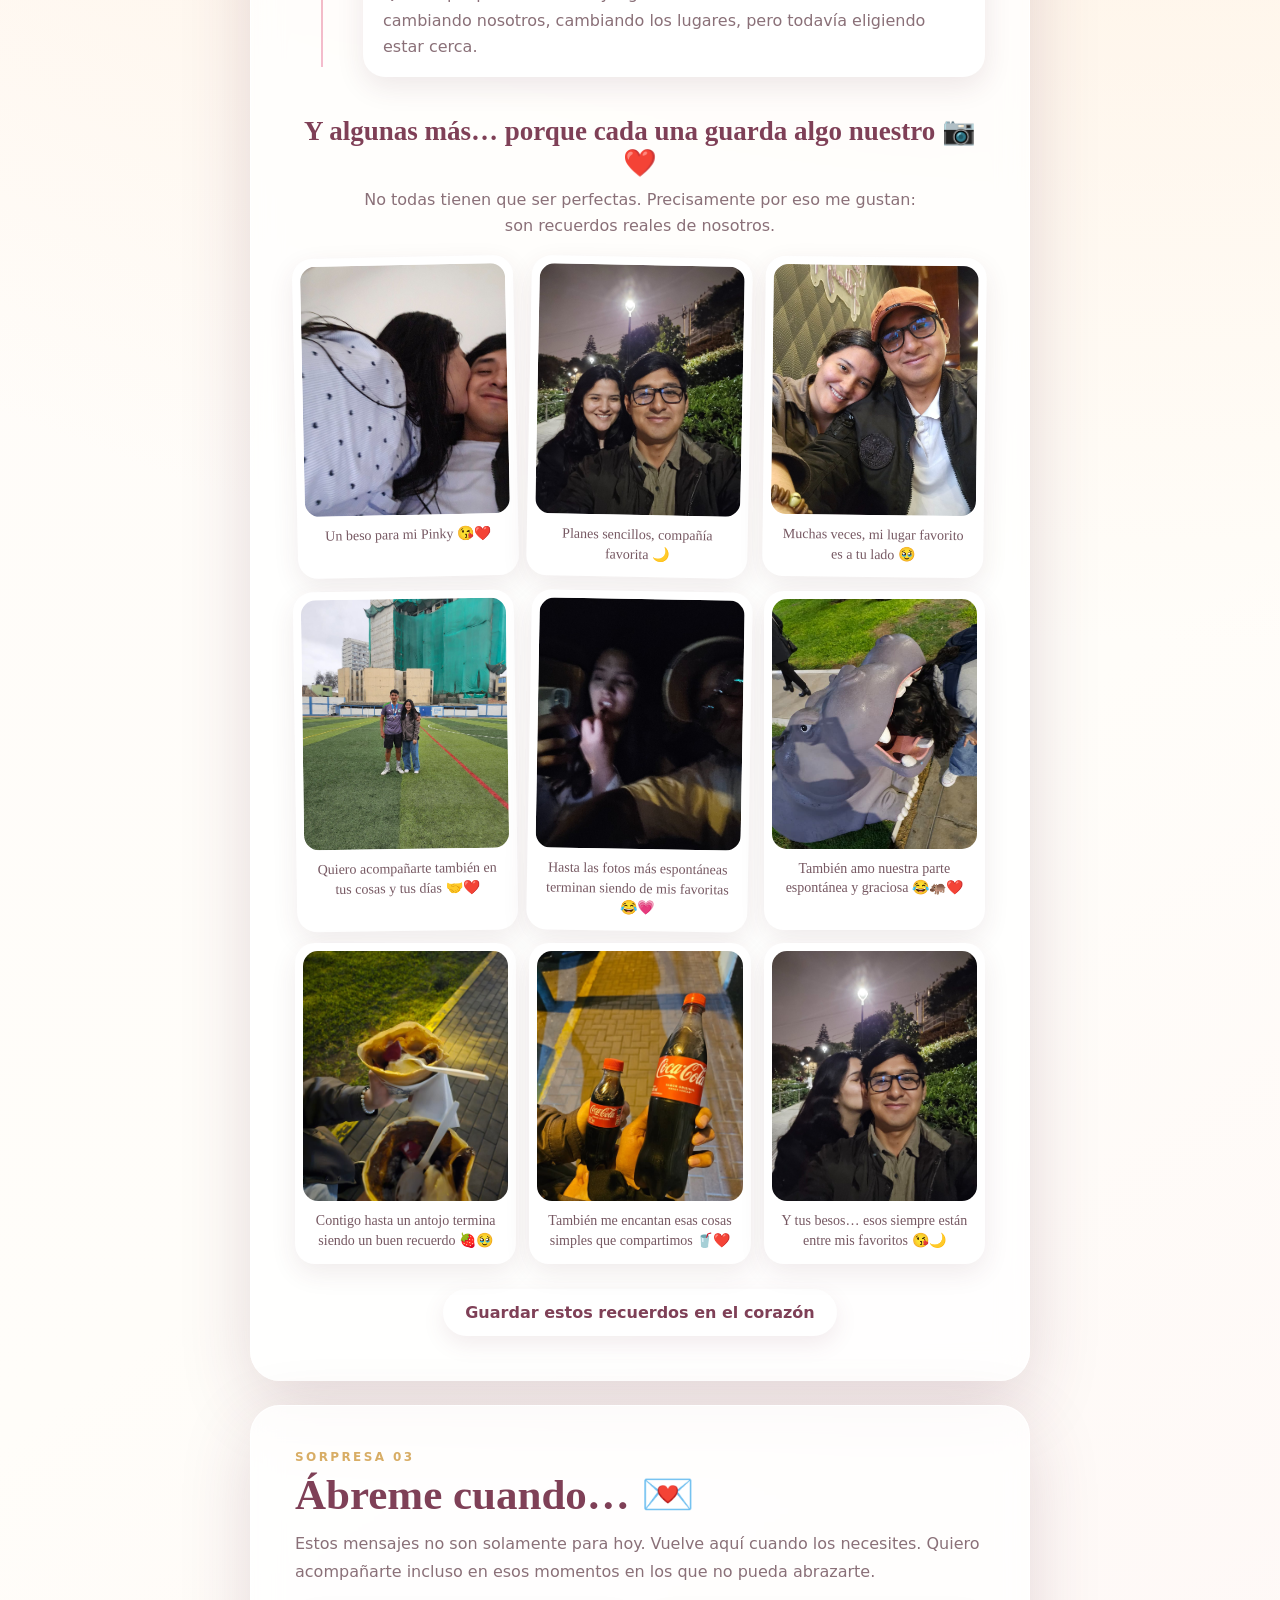
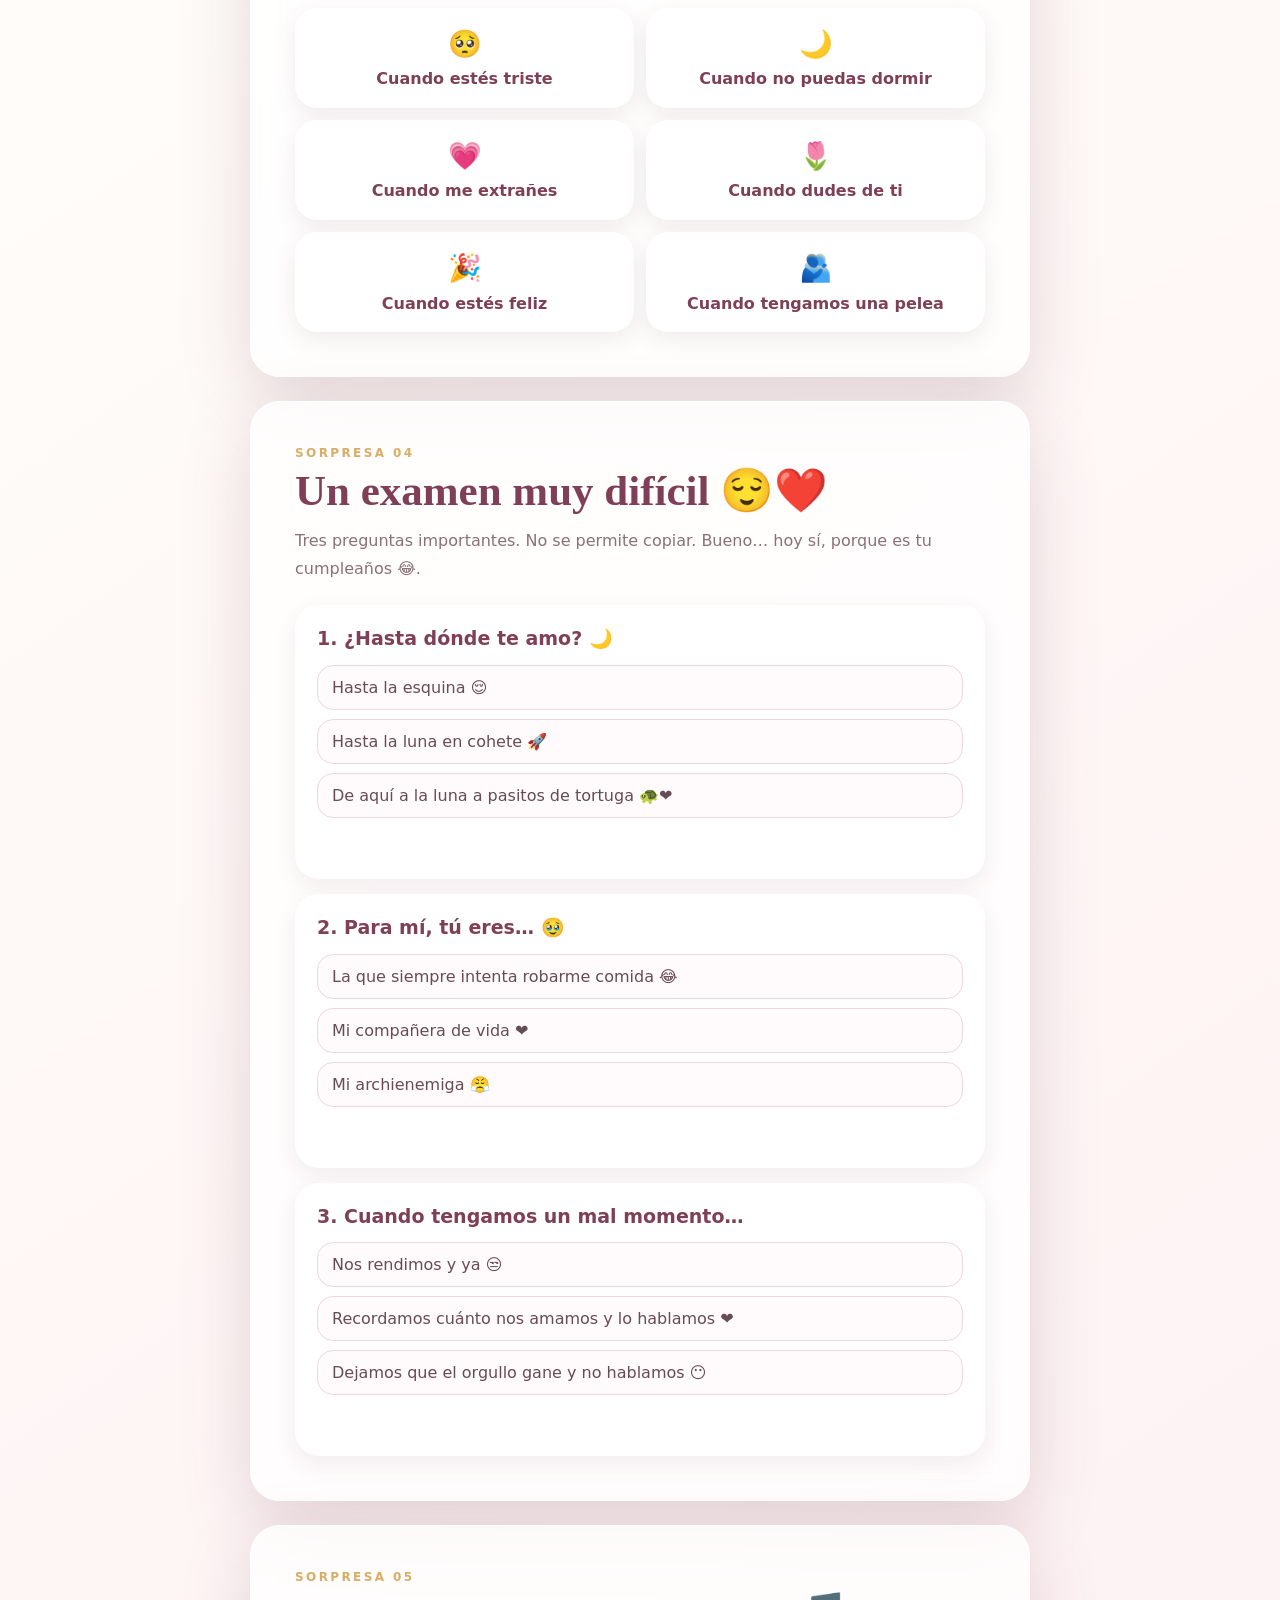
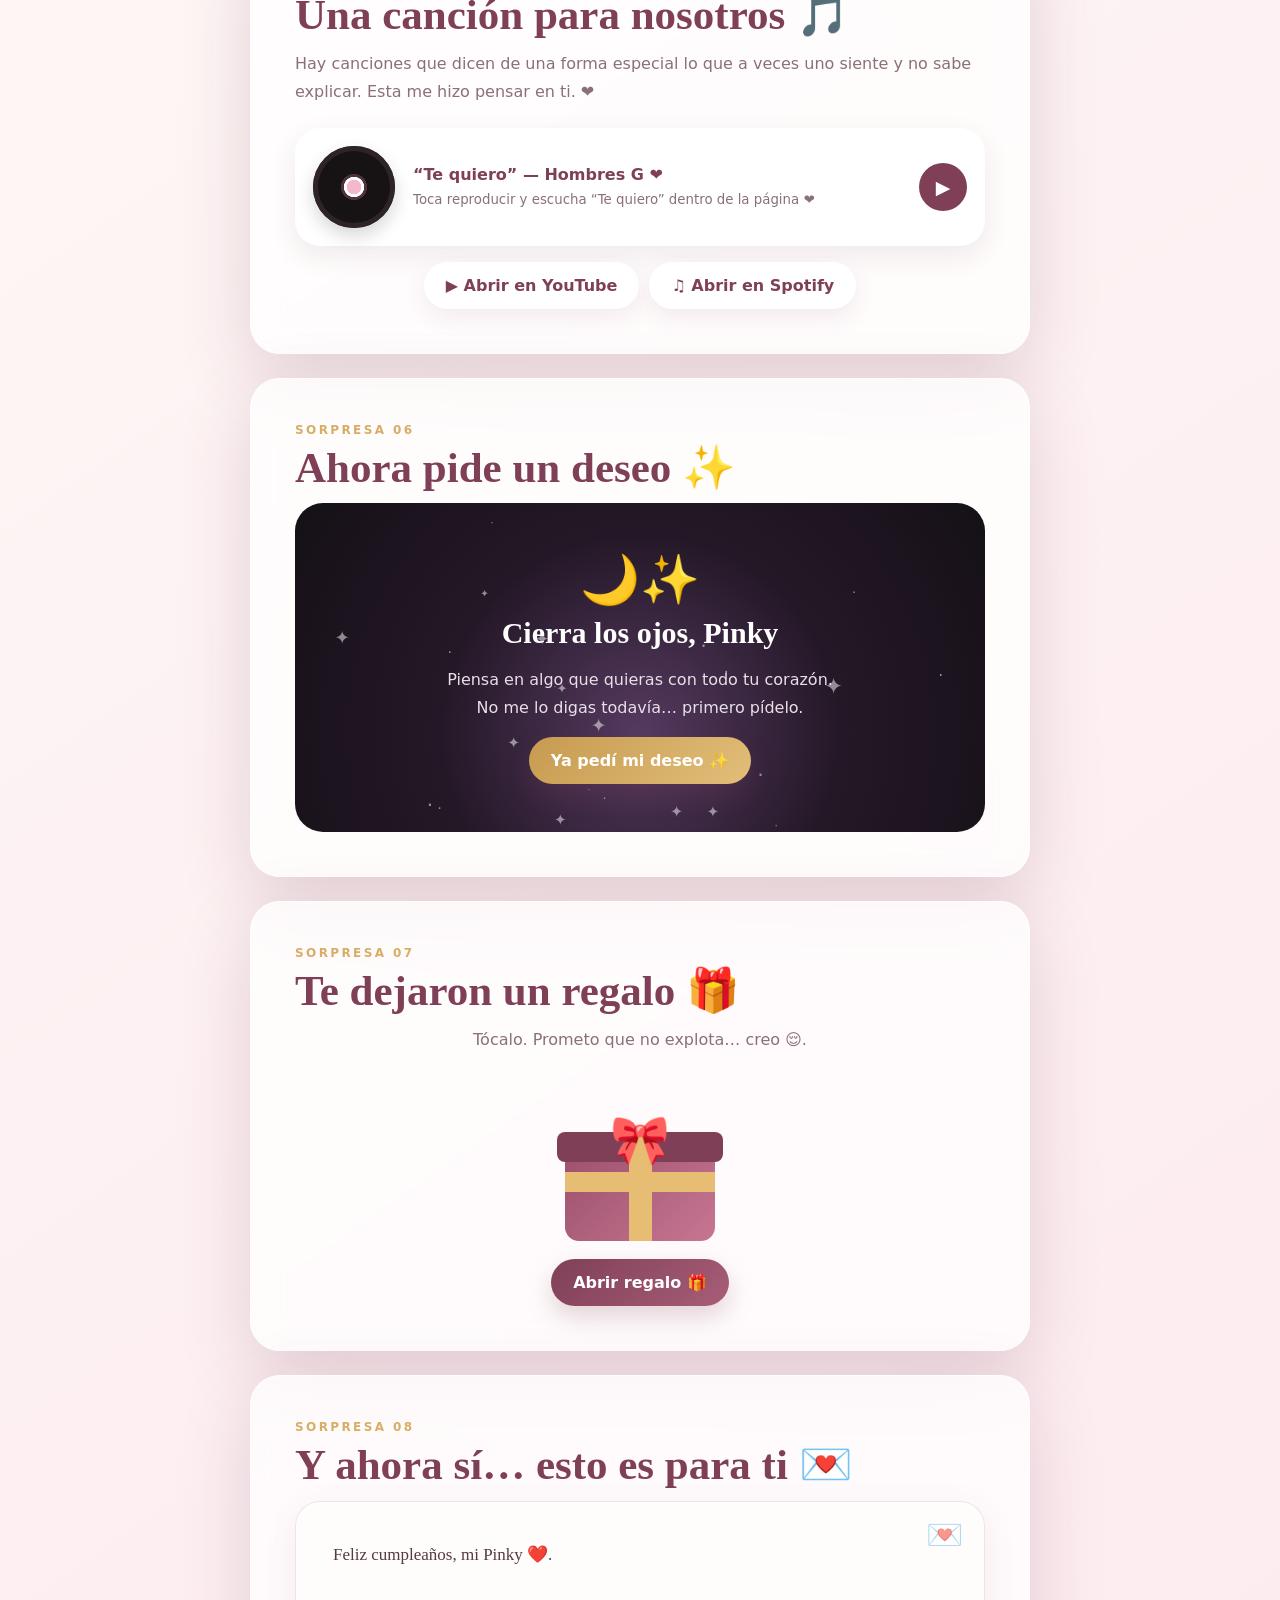
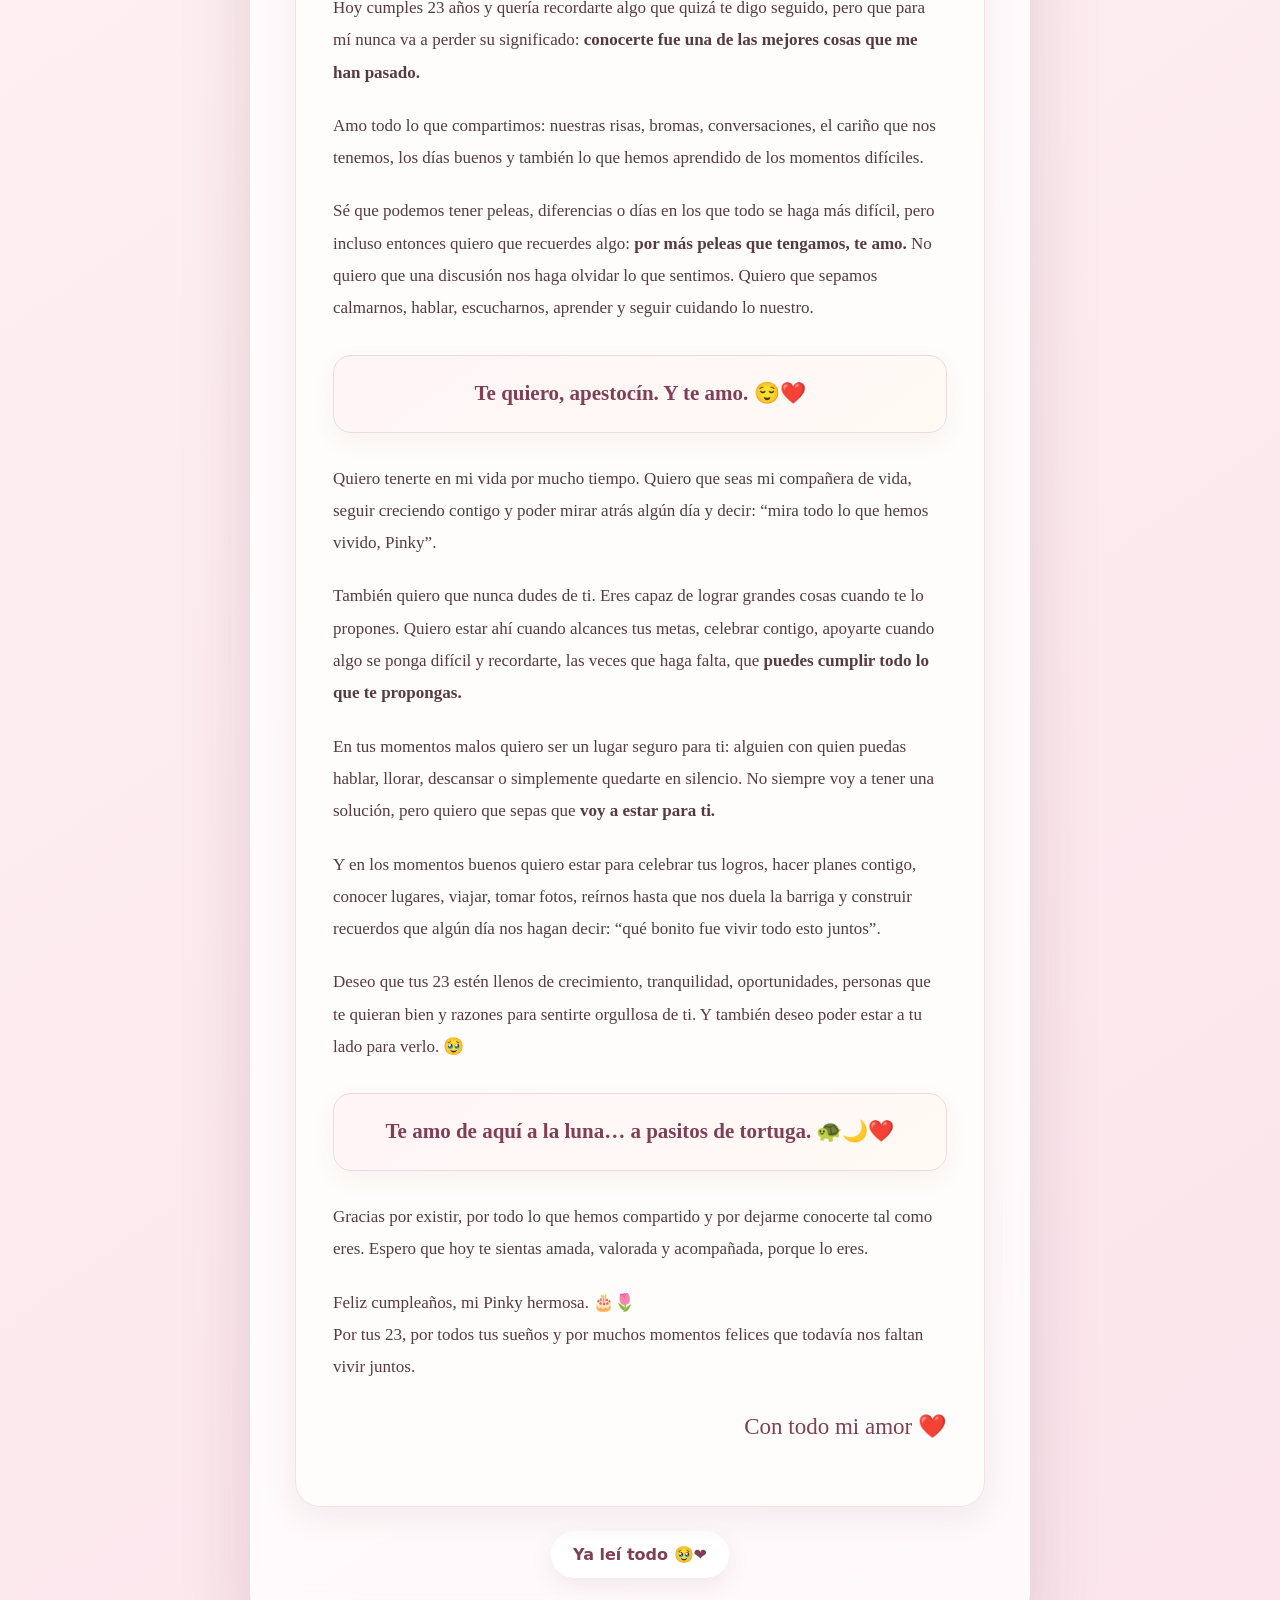
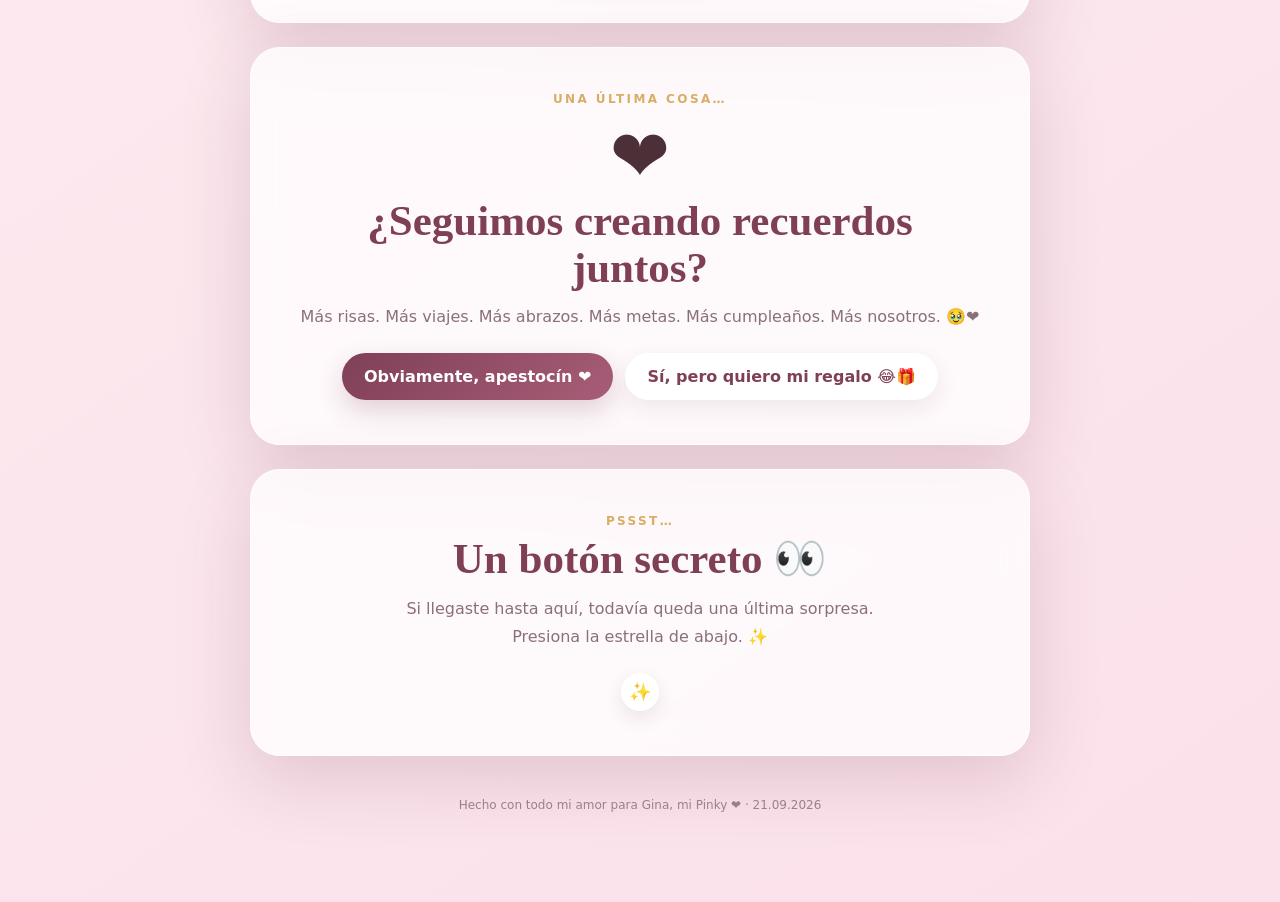
==== commit e53ebc13: "Mantener boton flotante de Feliz aniversario despues de la cuenta regresiva y habilitar vista previa" ====
--- a/index.html
+++ b/index.html
@@ -723,7 +723,7 @@
       <span class="surprise-cell"><strong class="surprise-value" id="surpriseMinutes">00</strong><small class="surprise-unit">minutos</small></span>
       <span class="surprise-cell"><strong class="surprise-value" id="surpriseSeconds">00</strong><small class="surprise-unit">segundos</small></span>
     </span>
-    <span class="surprise-ready-text">🎁 Abrir sorpresa ✨</span>
+    <span class="surprise-ready-text">🎁 Toca aquí para ver tu sorpresa ✨</span>
   </button>
 </aside>
 
@@ -1626,6 +1626,8 @@
 /* Desbloqueo el 8/11/2026 a las 00:00 en Perú */
 (function initializeSurpriseCountdown(){
   const REVEAL_AT=new Date("2026-11-08T00:00:00-05:00").getTime();
+  // La prueba de aniversario solo se activa con ambos parametros; no adelanta la fecha publica.
+  const anniversaryDemo=preview && new URLSearchParams(location.search).get("aniversario_preview")==="1";
   const dock=document.getElementById("surpriseDock");
   const button=document.getElementById("surpriseButton");
   const title=document.getElementById("surpriseTitle");
@@ -1636,13 +1638,14 @@
   const two=n=>String(n).padStart(2,"0");
   let sparkleTimer=null;
   function refresh(){
-    const remaining=REVEAL_AT-Date.now();
+    const remaining=anniversaryDemo ? 0 : REVEAL_AT-Date.now();
     if(remaining<=0){
       if(!dock.classList.contains("ready")){
         dock.classList.add("ready");
-        title.textContent="🎉 ¡Es hoy! 🎉";
-        button.title="¡Tu sorpresa está lista!";
-        button.setAttribute("aria-label","¡Es hoy! Abrir sorpresa");
+        title.textContent="Feliz aniversario, Pinky ❤️";
+        button.title="Feliz aniversario, Pinky. Toca aquí para ver tu sorpresa.";
+        button.setAttribute("aria-label","Feliz aniversario, Pinky. Toca aquí para ver tu sorpresa.");
+        dock.setAttribute("aria-label","Sorpresa de aniversario disponible");
         if(typeof confetti==="function") confetti(55);
       }
       return;
@@ -1659,8 +1662,8 @@
   }
   button.addEventListener("click",()=>{
     registrarPulsacionSorpresa();
-    if(Date.now()>=REVEAL_AT){
-      window.location.assign("./aniversario.html");
+    if(Date.now()>=REVEAL_AT || anniversaryDemo){
+      window.location.assign(anniversaryDemo ? "./aniversario.html?preview=1" : "./aniversario.html");
       return;
     }
     button.classList.remove("tap-spark");
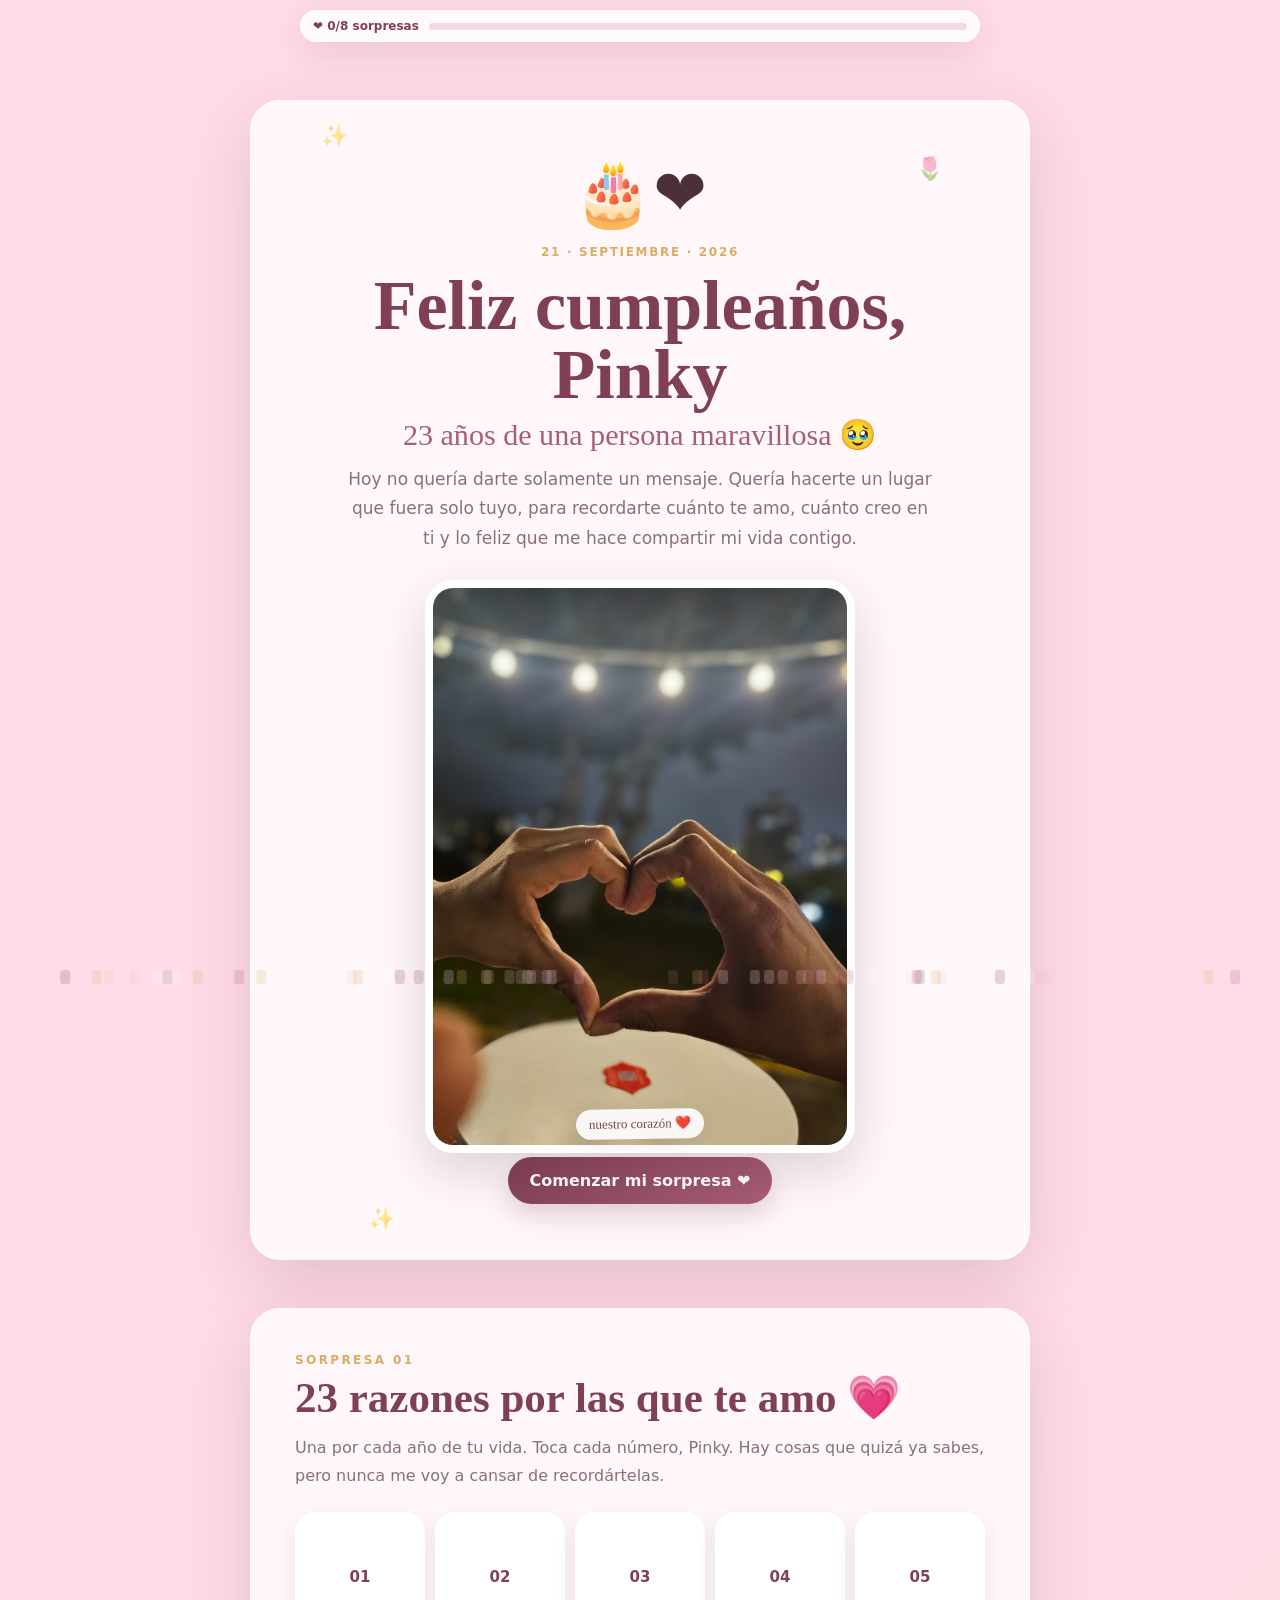
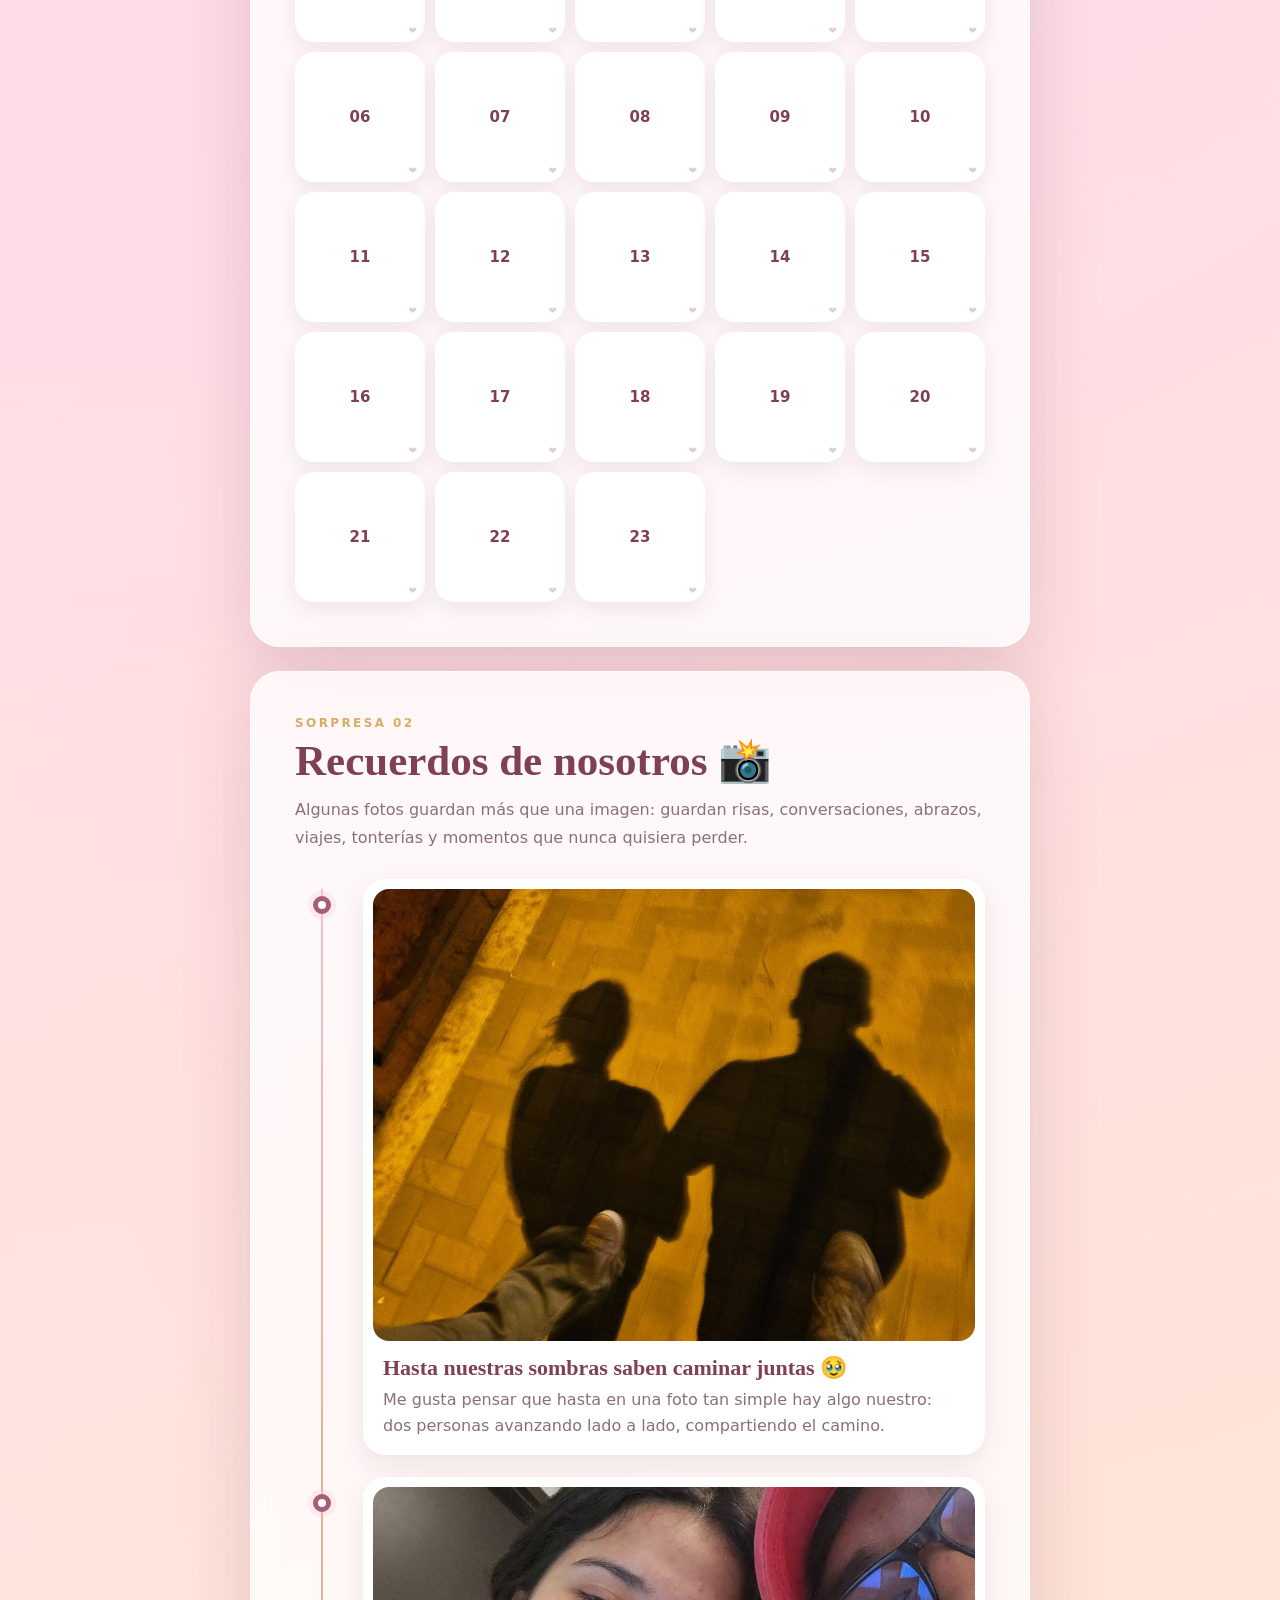
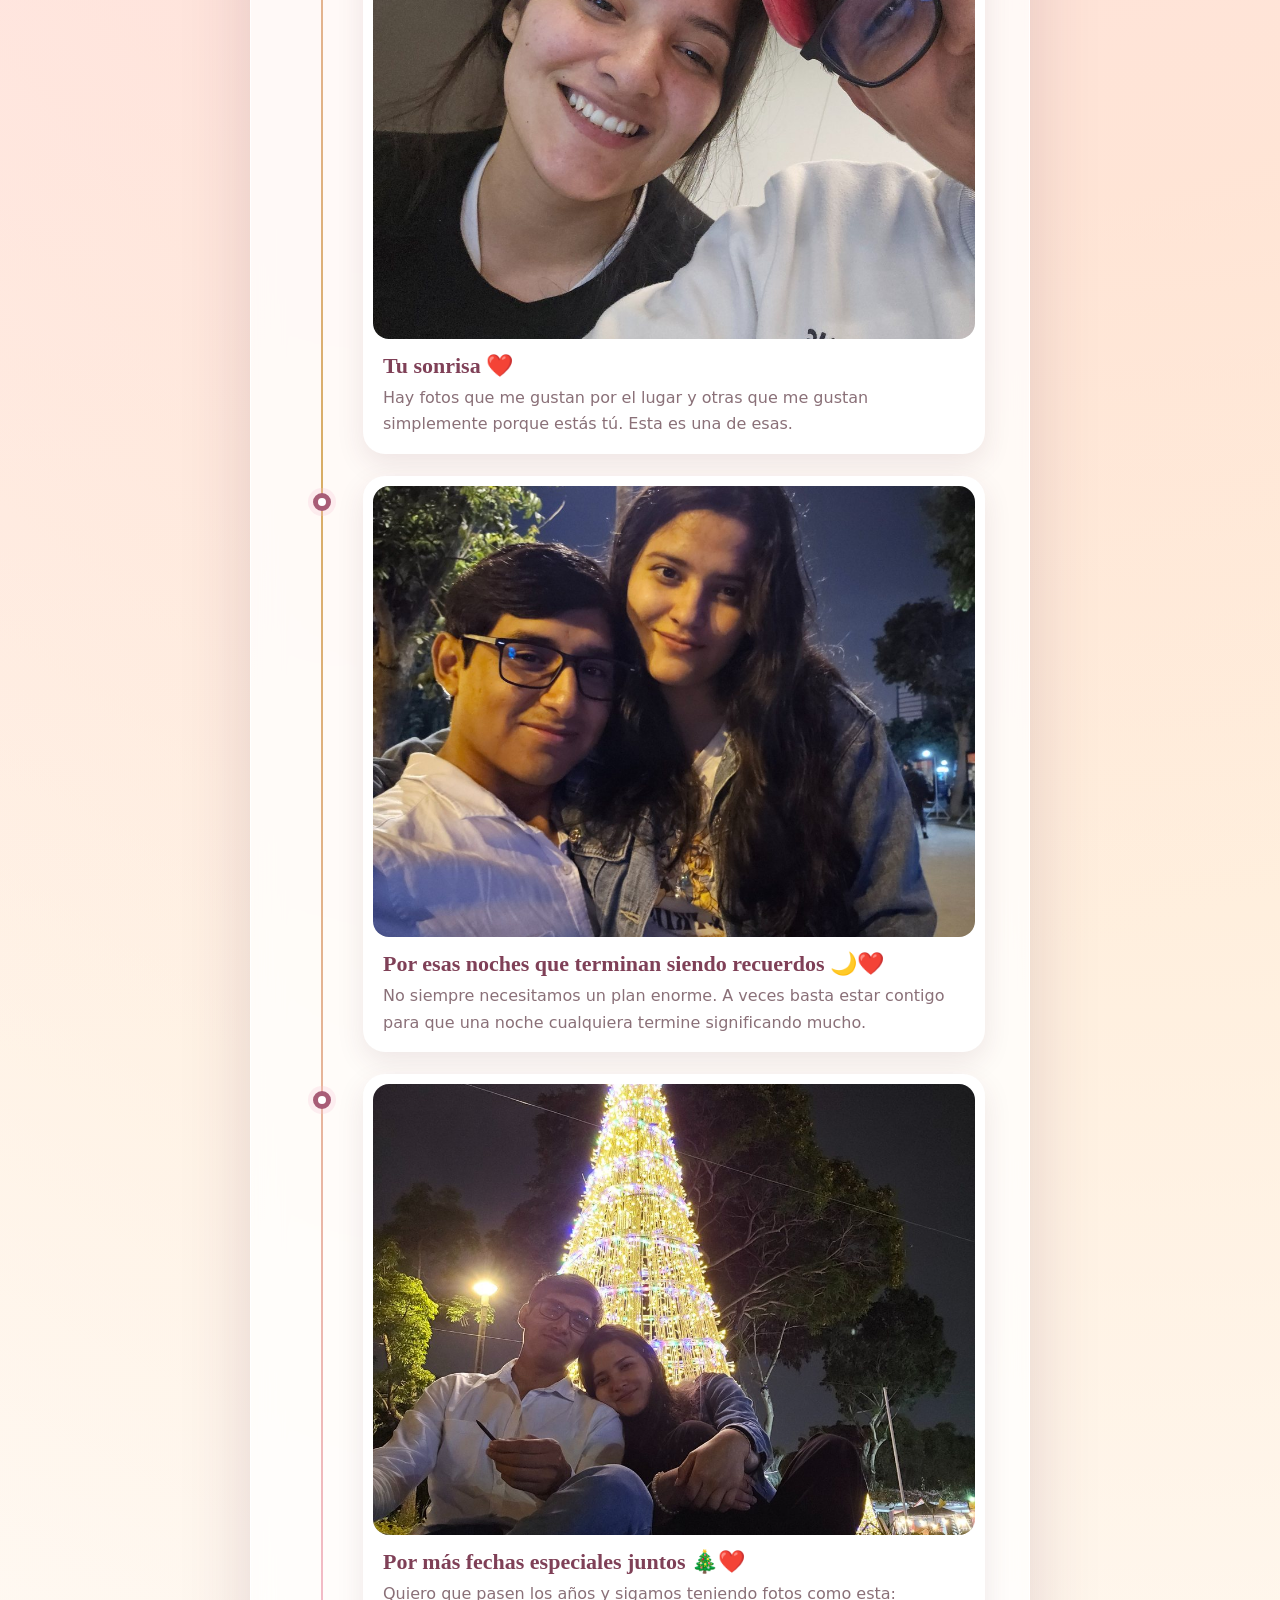
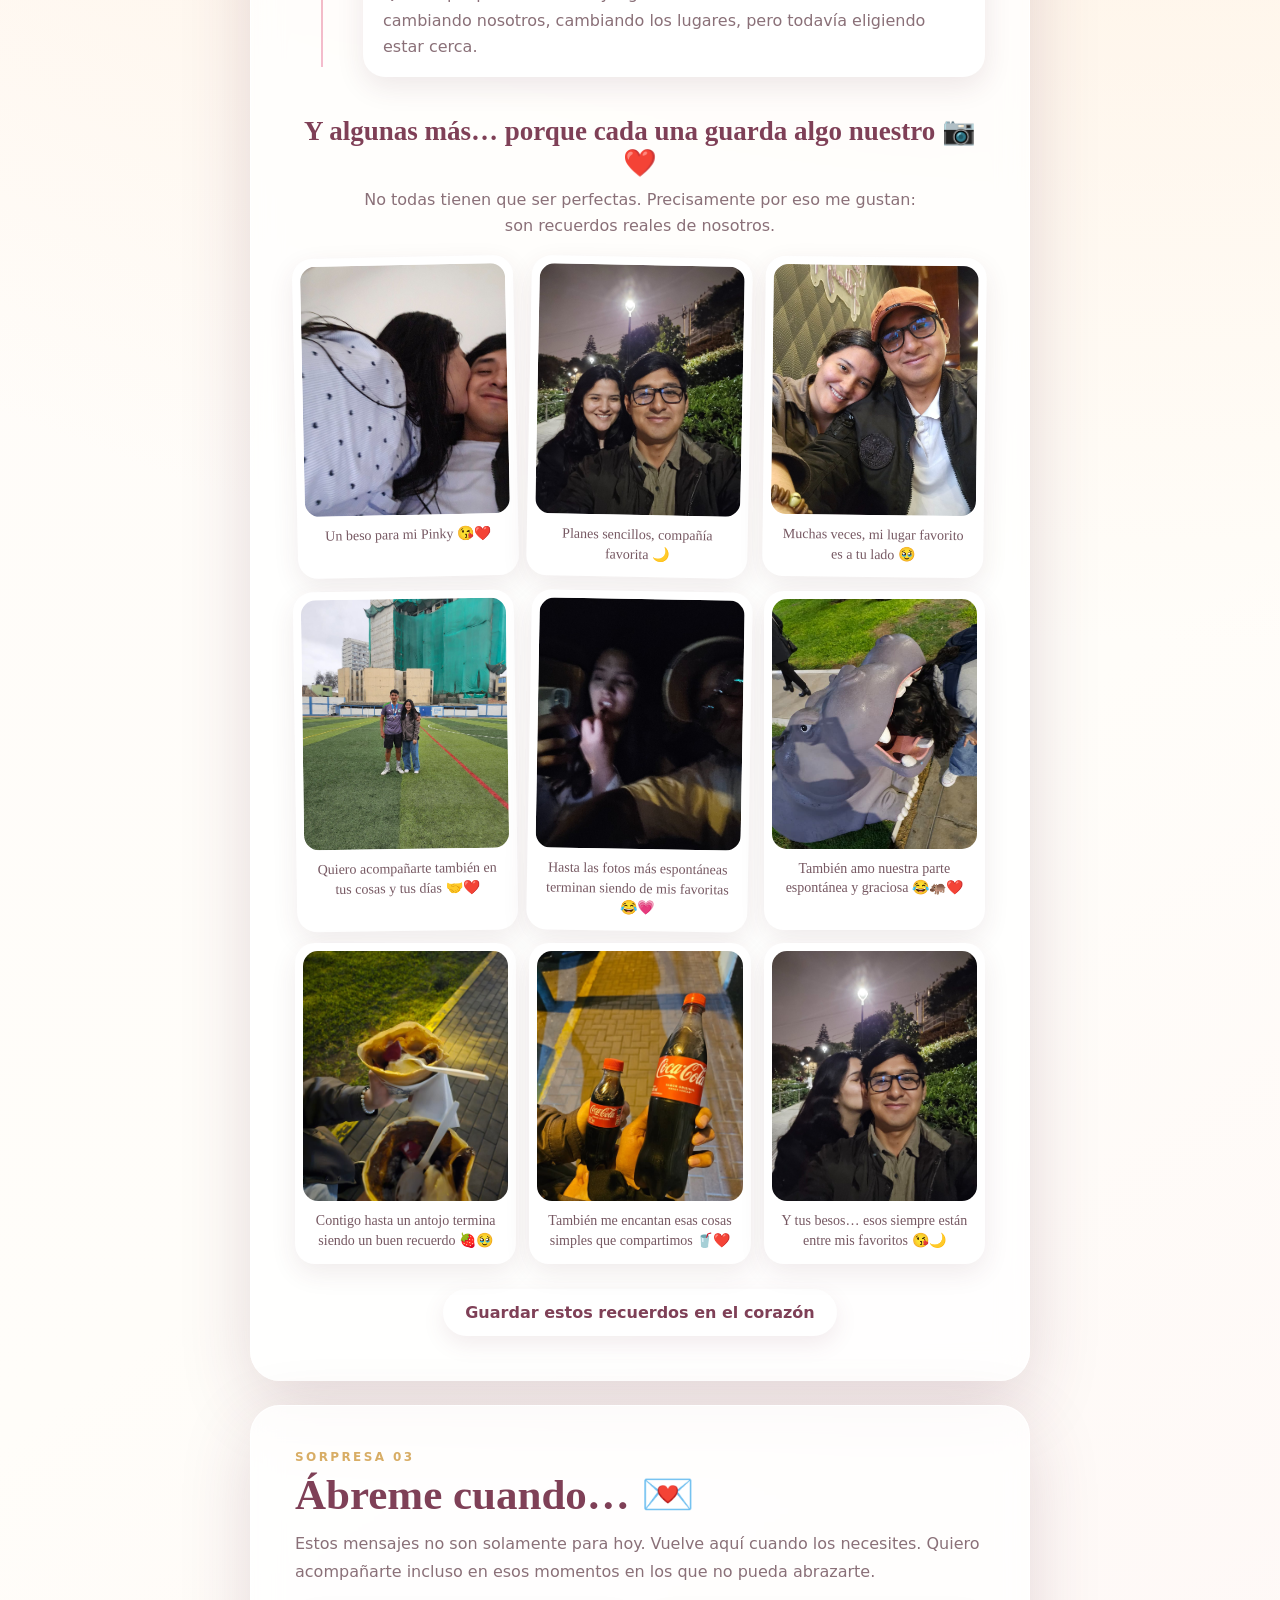
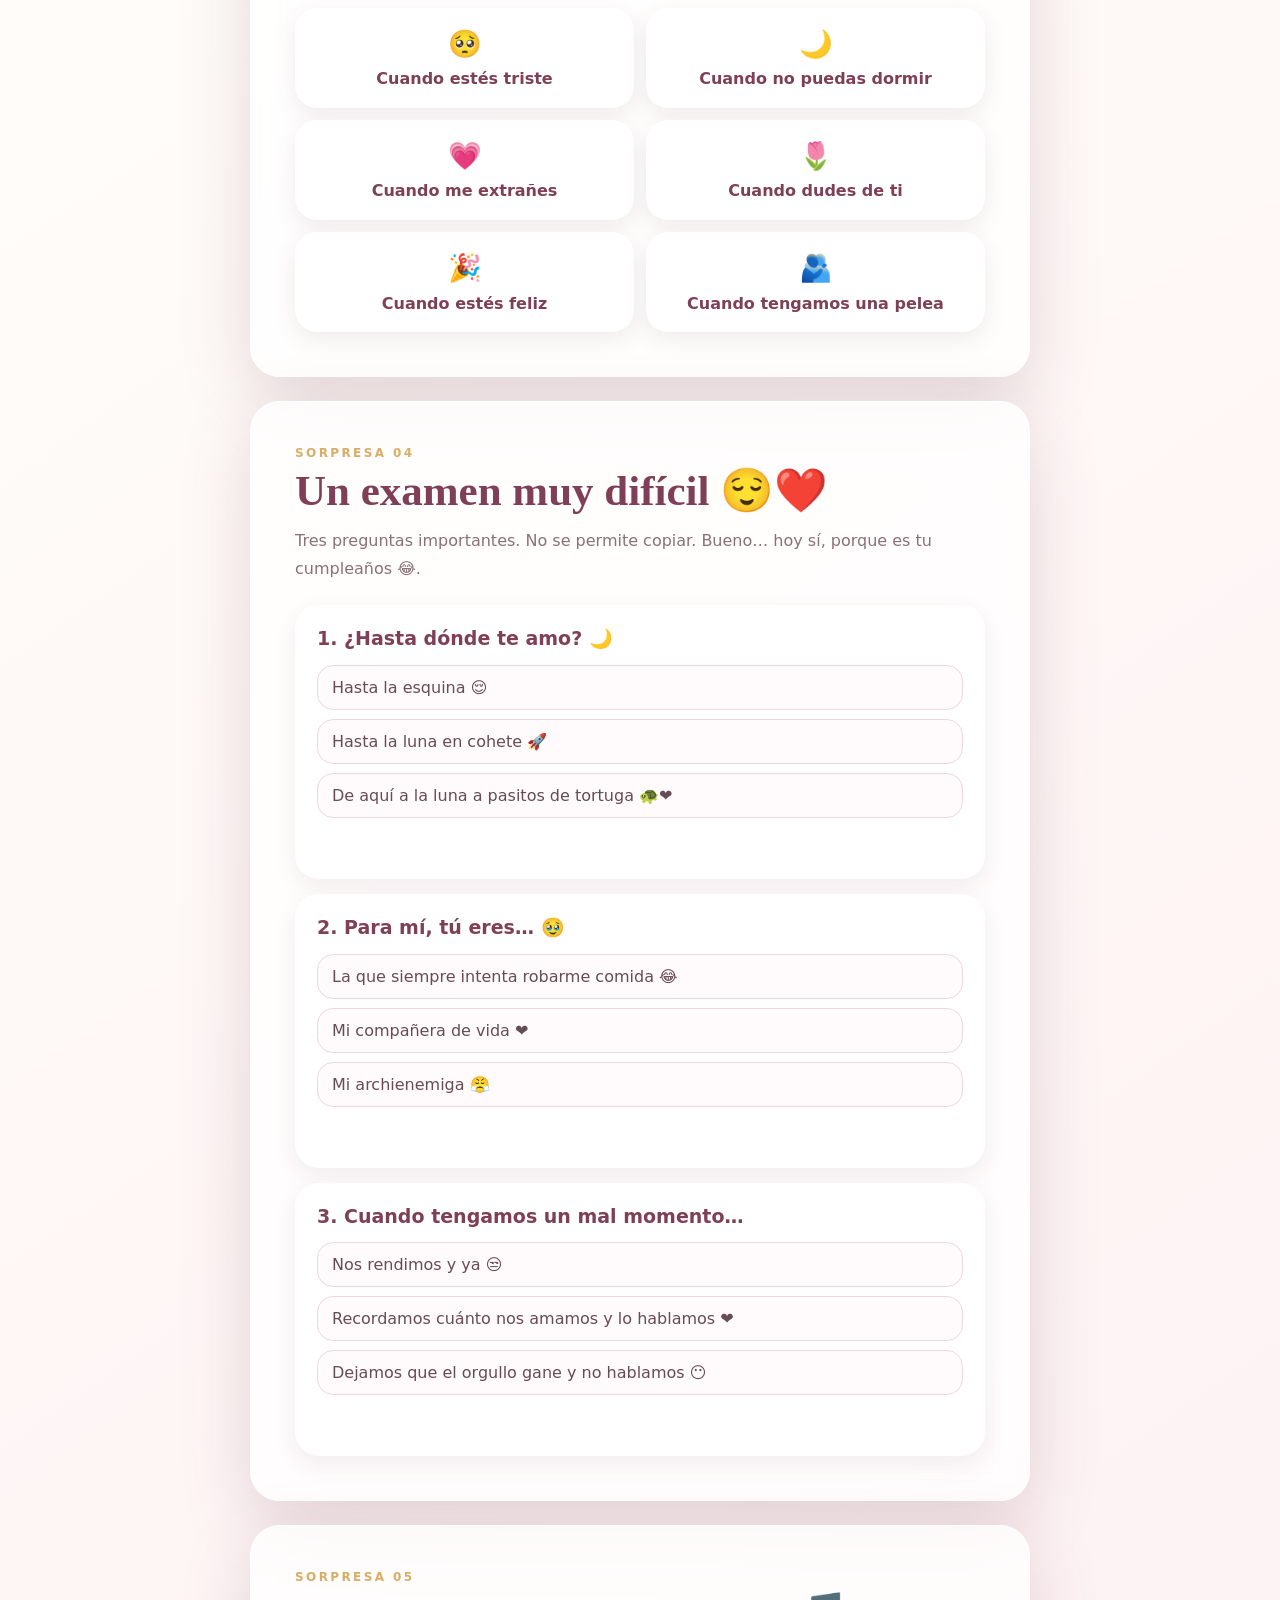
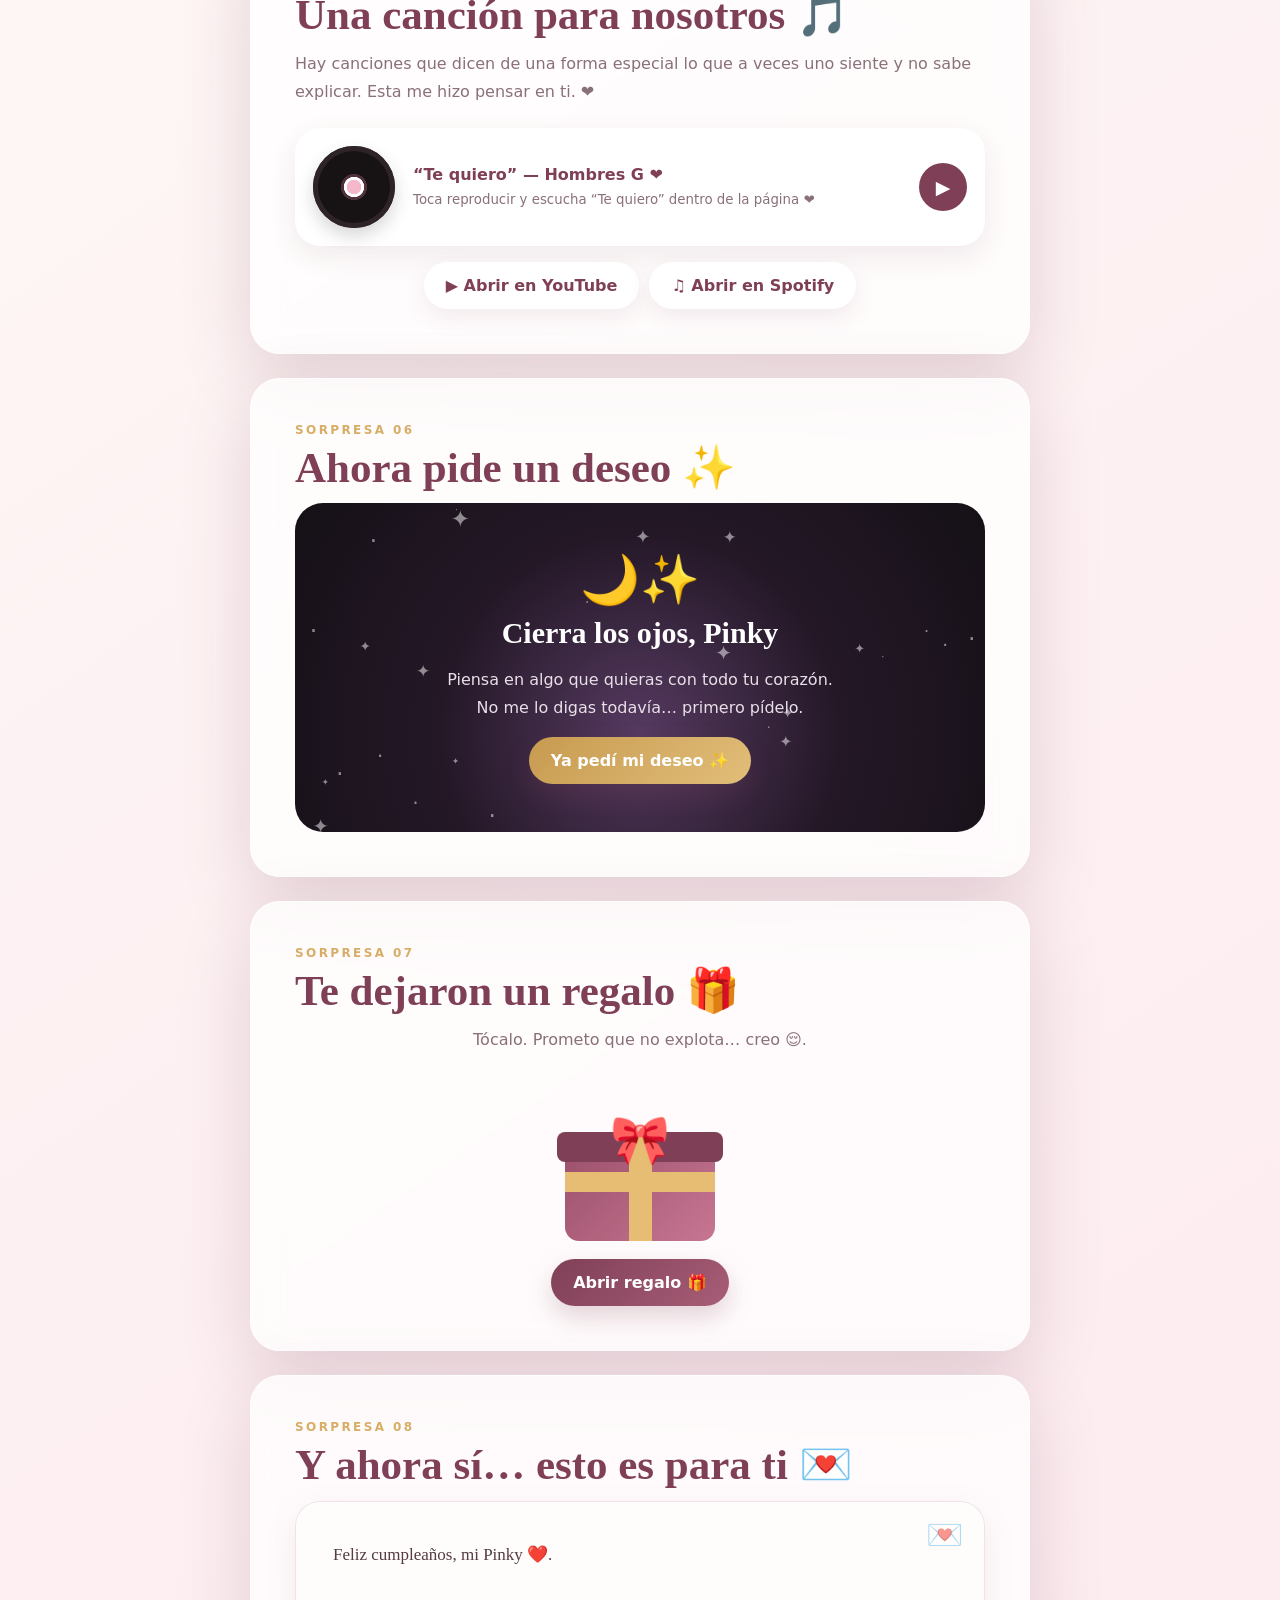
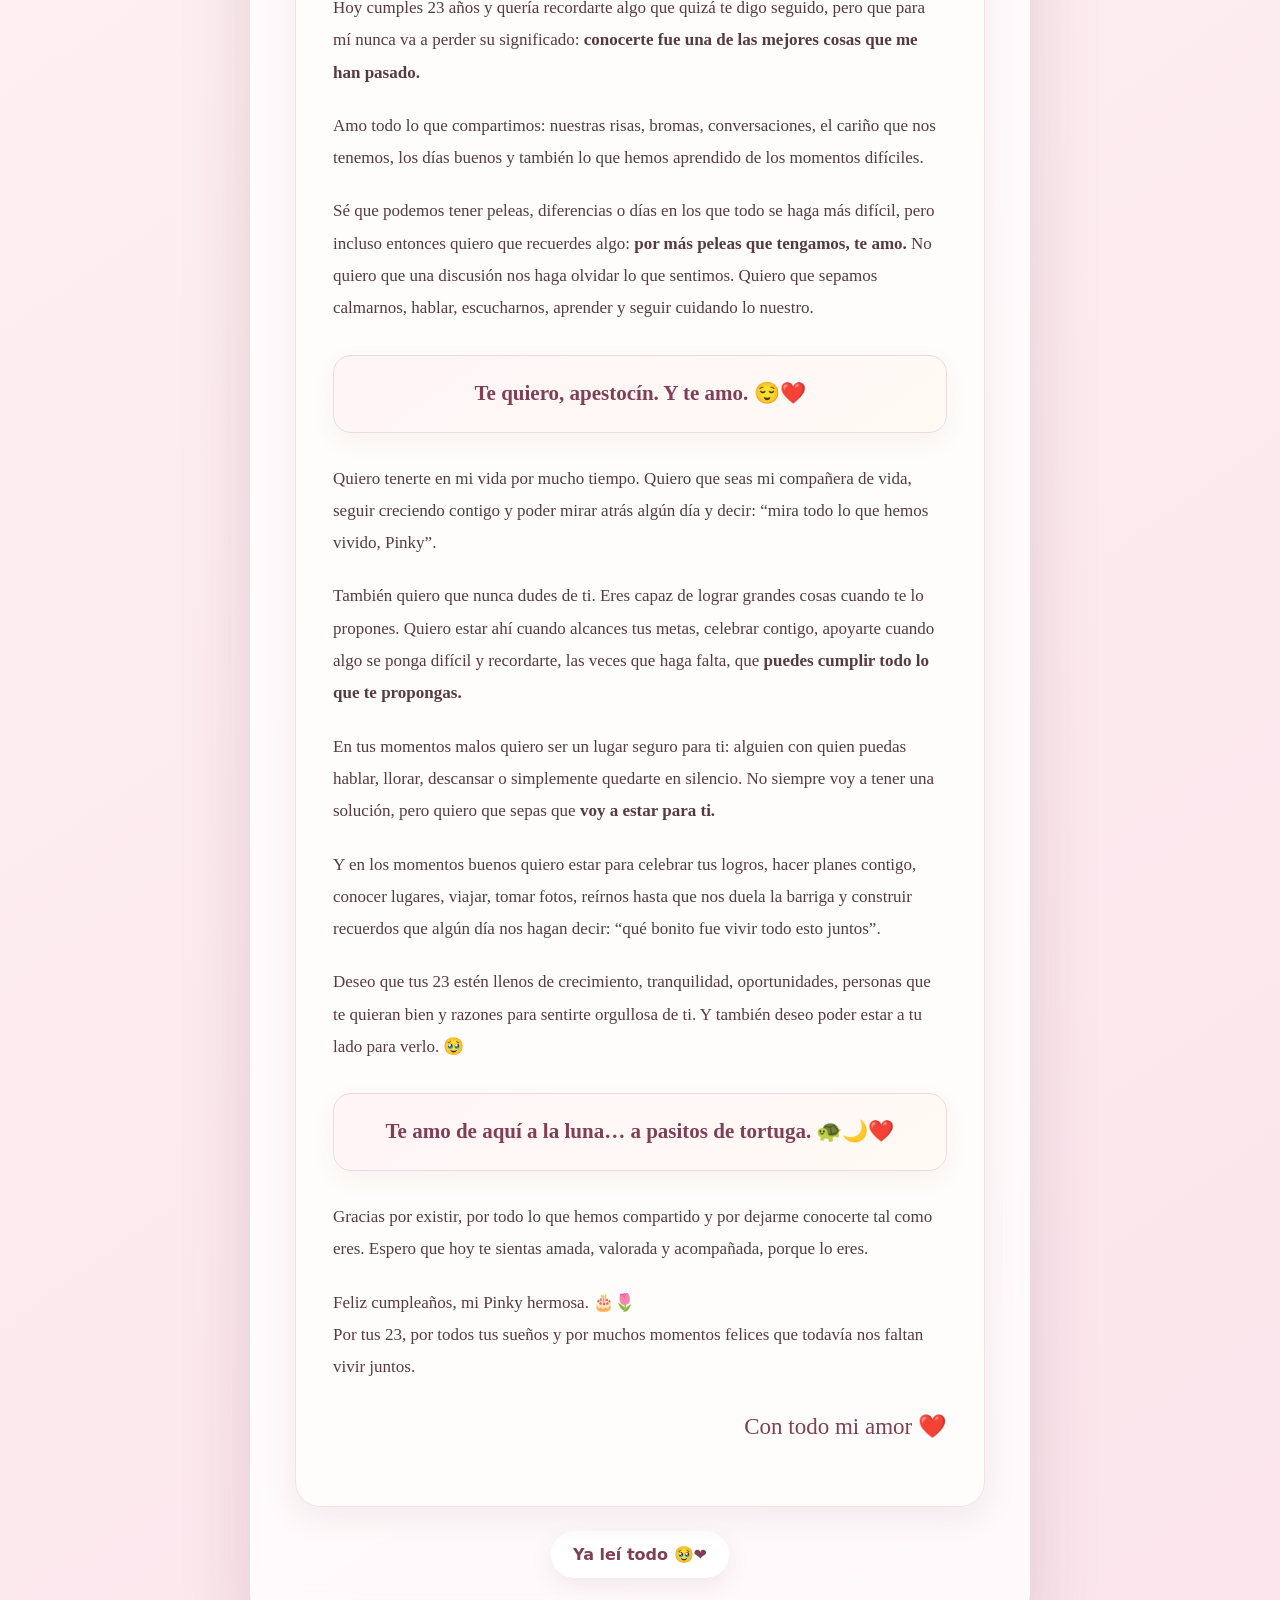
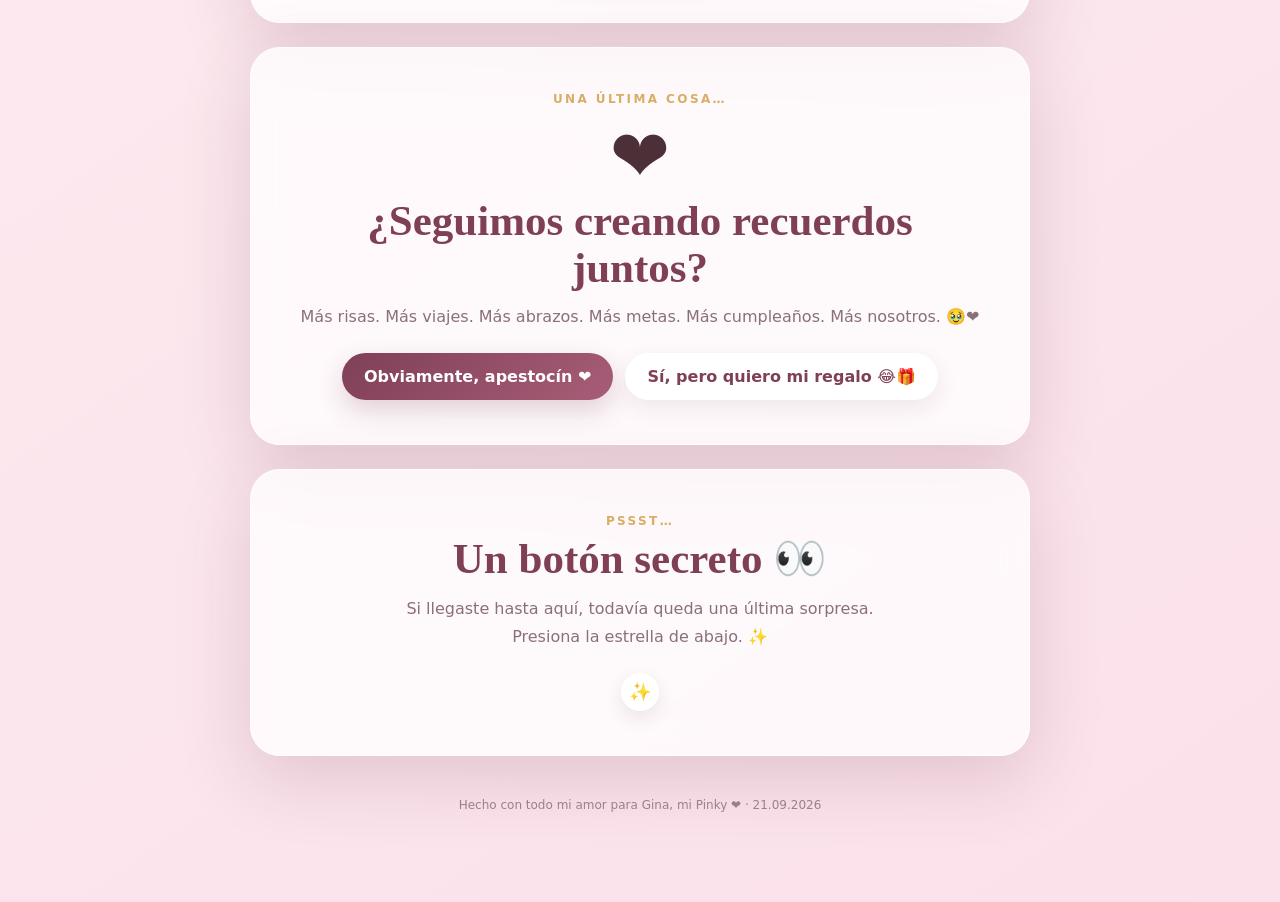
==== commit 19ccee66: "Mostrar solo el cumpleaños de Pinky; archivar aniversario en rama de respaldo" ====
--- a/index.html
+++ b/index.html
@@ -598,134 +598,10 @@
   max-width:560px;
 }
 
-
-/* Reloj sorpresa: únicamente cifras, anclado al viewport */
-.surprise-dock{
-  position:fixed!important;
-  top:clamp(86px,15vh,136px);
-  right:clamp(12px,2vw,28px);
-  bottom:auto!important;
-  left:auto!important;
-  width:min(310px,calc(100vw - 24px));
-  z-index:105;
-  pointer-events:auto;
-  visibility:visible;
-  opacity:1;
-}
-.surprise-button{
-  isolation:isolate;
-  display:block;
-  position:relative;
-  width:100%;
-  min-height:88px;
-  padding:13px 13px;
-  overflow:hidden;
-  cursor:pointer;
-  border:2px solid rgba(245,169,207,.93);
-  border-radius:23px;
-  background:linear-gradient(122deg,#fffafc,#ffe1ed 56%,#f6bbd4);
-  box-shadow:0 13px 34px rgba(123,46,84,.27),0 0 0 4px rgba(255,218,233,.21);
-  animation:surpriseAura 3.4s ease-in-out infinite;
-}
-.surprise-button:hover{filter:brightness(1.045)}
-.surprise-button:focus-visible{outline:3px solid #a8537b;outline-offset:4px}
-.surprise-button::before{
-  content:"";position:absolute;inset:-12px;z-index:0;pointer-events:none;
-  background:radial-gradient(circle at 13% 15%,rgba(255,255,255,.9) 0 3px,transparent 4px),
-    radial-gradient(circle at 91% 84%,rgba(204,83,130,.30) 0 3px,transparent 5px);
-}
-.surprise-button::after{
-  content:"";position:absolute;top:-25%;left:-110px;width:69px;height:160%;
-  transform:rotate(20deg);pointer-events:none;
-  background:linear-gradient(90deg,transparent,rgba(255,255,255,.85),transparent);
-  animation:surpriseShine 6.5s ease-in-out infinite;
-}
-@keyframes surpriseAura{
-  0%,100%{box-shadow:0 13px 34px rgba(123,46,84,.27),0 0 0 4px rgba(255,218,233,.21)}
-  50%{box-shadow:0 15px 43px rgba(179,70,119,.42),0 0 0 8px rgba(255,218,233,.34)}
-}
-@keyframes surpriseShine{0%,65%,100%{left:-110px}82%{left:115%}}
-.surprise-clock{
-  display:grid;
-  grid-template-columns:repeat(4,minmax(0,1fr));
-  gap:7px;
-  position:relative;z-index:1;
-}
-.surprise-cell{
-  display:flex;flex-direction:column;align-items:center;justify-content:center;gap:5px;min-width:0;
-  min-height:71px;padding:8px 2px;
-  border:1px solid rgba(242,192,213,.95);
-  border-radius:13px;
-  background:linear-gradient(145deg,rgba(255,255,255,.98),rgba(255,248,251,.89));
-  box-shadow:inset 0 1px 0 white,0 5px 13px rgba(139,59,89,.11);
-}
-.surprise-unit{font-size:10px;font-weight:750;line-height:1.15;color:#9e6880;white-space:nowrap}
-.surprise-value{
-  color:#8f355e;font-family:ui-monospace,SFMono-Regular,Consolas,"Liberation Mono",monospace;
-  font-size:clamp(23px,2.2vw,29px);
-  font-weight:850;letter-spacing:-.045em;line-height:1;
-  font-variant-numeric:tabular-nums;
-  text-shadow:0 1px 0 rgba(255,255,255,.85);
-}
-.surprise-cell:last-child .surprise-value{animation:surpriseDigits 1.1s ease-in-out infinite}
-@keyframes surpriseDigits{50%{color:#c75c8c;text-shadow:0 0 12px rgba(242,144,186,.45)}}
-.surprise-heading{display:none}
-.surprise-ready-text{display:none;position:relative;z-index:1;font-size:17px;font-weight:850;color:#77334e;text-align:center}
-.surprise-dock.ready .surprise-button{
-  min-height:101px;
-  background:linear-gradient(115deg,#fff8fb,#ffb9d4,#ffe1ad);
-  animation:surpriseAura 1.9s ease-in-out infinite;
-}
-.surprise-dock.ready .surprise-clock{display:none}
-.surprise-dock.ready .surprise-heading{
-  display:flex;position:relative;z-index:1;
-  justify-content:center;align-items:center;
-  color:#7f4057;font-size:18px;font-weight:850;
-  margin:3px 0 10px;
-}
-.surprise-dock.ready .surprise-heading .surprise-spark{display:none}
-.surprise-dock.ready .surprise-ready-text{display:block}
-.surprise-button.tap-spark{filter:brightness(1.11) saturate(1.15)}
-@media(max-width:520px){
-  .surprise-dock{
-    top:calc(78px + env(safe-area-inset-top));
-    right:calc(11px + env(safe-area-inset-right));
-    bottom:auto!important;
-    width:min(271px,calc(100vw - 22px));
-  }
-  .surprise-button{min-height:80px;padding:11px;border-radius:20px}
-  .surprise-clock{gap:5px}
-  .surprise-cell{min-height:67px;padding:7px 2px;border-radius:11px}
-  .surprise-value{font-size:23px}
-}
-@media(max-width:340px){
-  .surprise-dock{top:calc(68px + env(safe-area-inset-top));right:10px;width:min(231px,calc(100vw - 20px))}
-  .surprise-button{padding:9px;min-height:72px}
-  .surprise-cell{min-height:62px}
-  .surprise-value{font-size:20px}
-}
-@media(prefers-reduced-motion:reduce){
-  .surprise-button,.surprise-button::after,.surprise-cell:last-child .surprise-value,.surprise-dock.ready .surprise-button{animation:none}
-}
-
 </style>
 </head>
 
 <body>
-
-<!-- Reloj flotante sin títulos ni pistas visibles -->
-<aside class="surprise-dock" id="surpriseDock" aria-label="Tiempo para una sorpresa">
-  <button class="surprise-button" id="surpriseButton" type="button" aria-label="Cuenta regresiva para una sorpresa">
-    <span class="surprise-heading" aria-hidden="true"><span class="surprise-spark"></span><span id="surpriseTitle"></span><span class="surprise-spark"></span></span>
-    <span class="surprise-clock" role="timer" aria-live="off">
-      <span class="surprise-cell"><strong class="surprise-value" id="surpriseDays">00</strong><small class="surprise-unit">días</small></span>
-      <span class="surprise-cell"><strong class="surprise-value" id="surpriseHours">00</strong><small class="surprise-unit">horas</small></span>
-      <span class="surprise-cell"><strong class="surprise-value" id="surpriseMinutes">00</strong><small class="surprise-unit">minutos</small></span>
-      <span class="surprise-cell"><strong class="surprise-value" id="surpriseSeconds">00</strong><small class="surprise-unit">segundos</small></span>
-    </span>
-    <span class="surprise-ready-text">🎁 Toca aquí para ver tu sorpresa ✨</span>
-  </button>
-</aside>
 
 <div class="floaters" id="floaters"></div>
 <div class="preview-badge hidden" id="previewBadge">🛠️ Modo prueba — solo tú ves esto</div>
@@ -1581,100 +1457,6 @@
 /* Auto-marcar sección música si no hay audio, no.
    El resto se descubre mediante interacciones. */
 
-/* ===== Registro de clics de la sorpresa (opcional) =====
-   Pega aquí la URL /exec de la aplicación web de Google Apps Script.
-   Mientras esté vacía, el botón funciona igual, pero no envía registros. */
-const PINKY_REGISTRO_URL = "https://script.google.com/macros/s/AKfycbySLVCfox7K4Kvn7ie8hlfW4ulF9qiRd5-Xv1oHjRtVOuMT4fJzXuob50puTRV4HePzxA/exec";
-
-function nuevoIdRegistro(){
-  return (window.crypto && typeof window.crypto.randomUUID === "function")
-    ? window.crypto.randomUUID()
-    : Date.now().toString(36) + "-" + Math.random().toString(36).slice(2);
-}
-
-function registrarPulsacionSorpresa(){
-  const endpoint=PINKY_REGISTRO_URL.trim();
-  if(!/^https:\/\/script\.google\.com\/macros\/s\/[^/]+\/exec(?:\?.*)?$/.test(endpoint)) return;
-  try {
-    let sesion;
-    try {
-      sesion=sessionStorage.getItem("pinky-sesion-anonima-v1");
-      if(!sesion){
-        sesion=nuevoIdRegistro();
-        sessionStorage.setItem("pinky-sesion-anonima-v1",sesion);
-      }
-    } catch(e) {
-      sesion=nuevoIdRegistro();
-    }
-
-    const datos=new URLSearchParams({
-      tipo:"pulsacion_sorpresa",
-      id_evento:(new URLSearchParams(window.location.search).get("pinky_prueba")==="1" ? "PRUEBA-" : "")+nuevoIdRegistro(),
-      sesion:sesion,
-      pagina:window.location.pathname,
-      hora_dispositivo:new Date().toISOString()
-    });
-
-    // sendBeacon permite registrar también cuando el clic navega a aniversario.html.
-    if(navigator.sendBeacon && navigator.sendBeacon(endpoint,datos)) return;
-    fetch(endpoint,{method:"POST",mode:"no-cors",keepalive:true,body:datos}).catch(()=>{});
-  } catch(e) {
-    // Un error de registro nunca debe interrumpir la sorpresa.
-  }
-}
-
-/* Desbloqueo el 8/11/2026 a las 00:00 en Perú */
-(function initializeSurpriseCountdown(){
-  const REVEAL_AT=new Date("2026-11-08T00:00:00-05:00").getTime();
-  // La prueba de aniversario solo se activa con ambos parametros; no adelanta la fecha publica.
-  const anniversaryDemo=preview && new URLSearchParams(location.search).get("aniversario_preview")==="1";
-  const dock=document.getElementById("surpriseDock");
-  const button=document.getElementById("surpriseButton");
-  const title=document.getElementById("surpriseTitle");
-  const daysText=document.getElementById("surpriseDays");
-  const hoursText=document.getElementById("surpriseHours");
-  const minutesText=document.getElementById("surpriseMinutes");
-  const secondsText=document.getElementById("surpriseSeconds");
-  const two=n=>String(n).padStart(2,"0");
-  let sparkleTimer=null;
-  function refresh(){
-    const remaining=anniversaryDemo ? 0 : REVEAL_AT-Date.now();
-    if(remaining<=0){
-      if(!dock.classList.contains("ready")){
-        dock.classList.add("ready");
-        title.textContent="Feliz aniversario, Pinky ❤️";
-        button.title="Feliz aniversario, Pinky. Toca aquí para ver tu sorpresa.";
-        button.setAttribute("aria-label","Feliz aniversario, Pinky. Toca aquí para ver tu sorpresa.");
-        dock.setAttribute("aria-label","Sorpresa de aniversario disponible");
-        if(typeof confetti==="function") confetti(55);
-      }
-      return;
-    }
-    const total=Math.ceil(remaining/1000);
-    const days=Math.floor(total/86400),hours=Math.floor((total%86400)/3600),
-      minutes=Math.floor((total%3600)/60),seconds=total%60;
-    daysText.textContent=two(days);
-    hoursText.textContent=two(hours);
-    minutesText.textContent=two(minutes);
-    secondsText.textContent=two(seconds);
-    button.title="Una sorpresa te espera";
-    button.setAttribute("aria-label","Cuenta regresiva: "+days+" días, "+hours+" horas, "+minutes+" minutos y "+seconds+" segundos");
-  }
-  button.addEventListener("click",()=>{
-    registrarPulsacionSorpresa();
-    if(Date.now()>=REVEAL_AT || anniversaryDemo){
-      window.location.assign(anniversaryDemo ? "./aniversario.html?preview=1" : "./aniversario.html");
-      return;
-    }
-    button.classList.remove("tap-spark");
-    void button.offsetWidth;
-    button.classList.add("tap-spark");
-    clearTimeout(sparkleTimer);
-    sparkleTimer=setTimeout(()=>button.classList.remove("tap-spark"),480);
-  });
-  refresh();
-  setInterval(refresh,1000);
-})();
 </script>
 
 </body>
